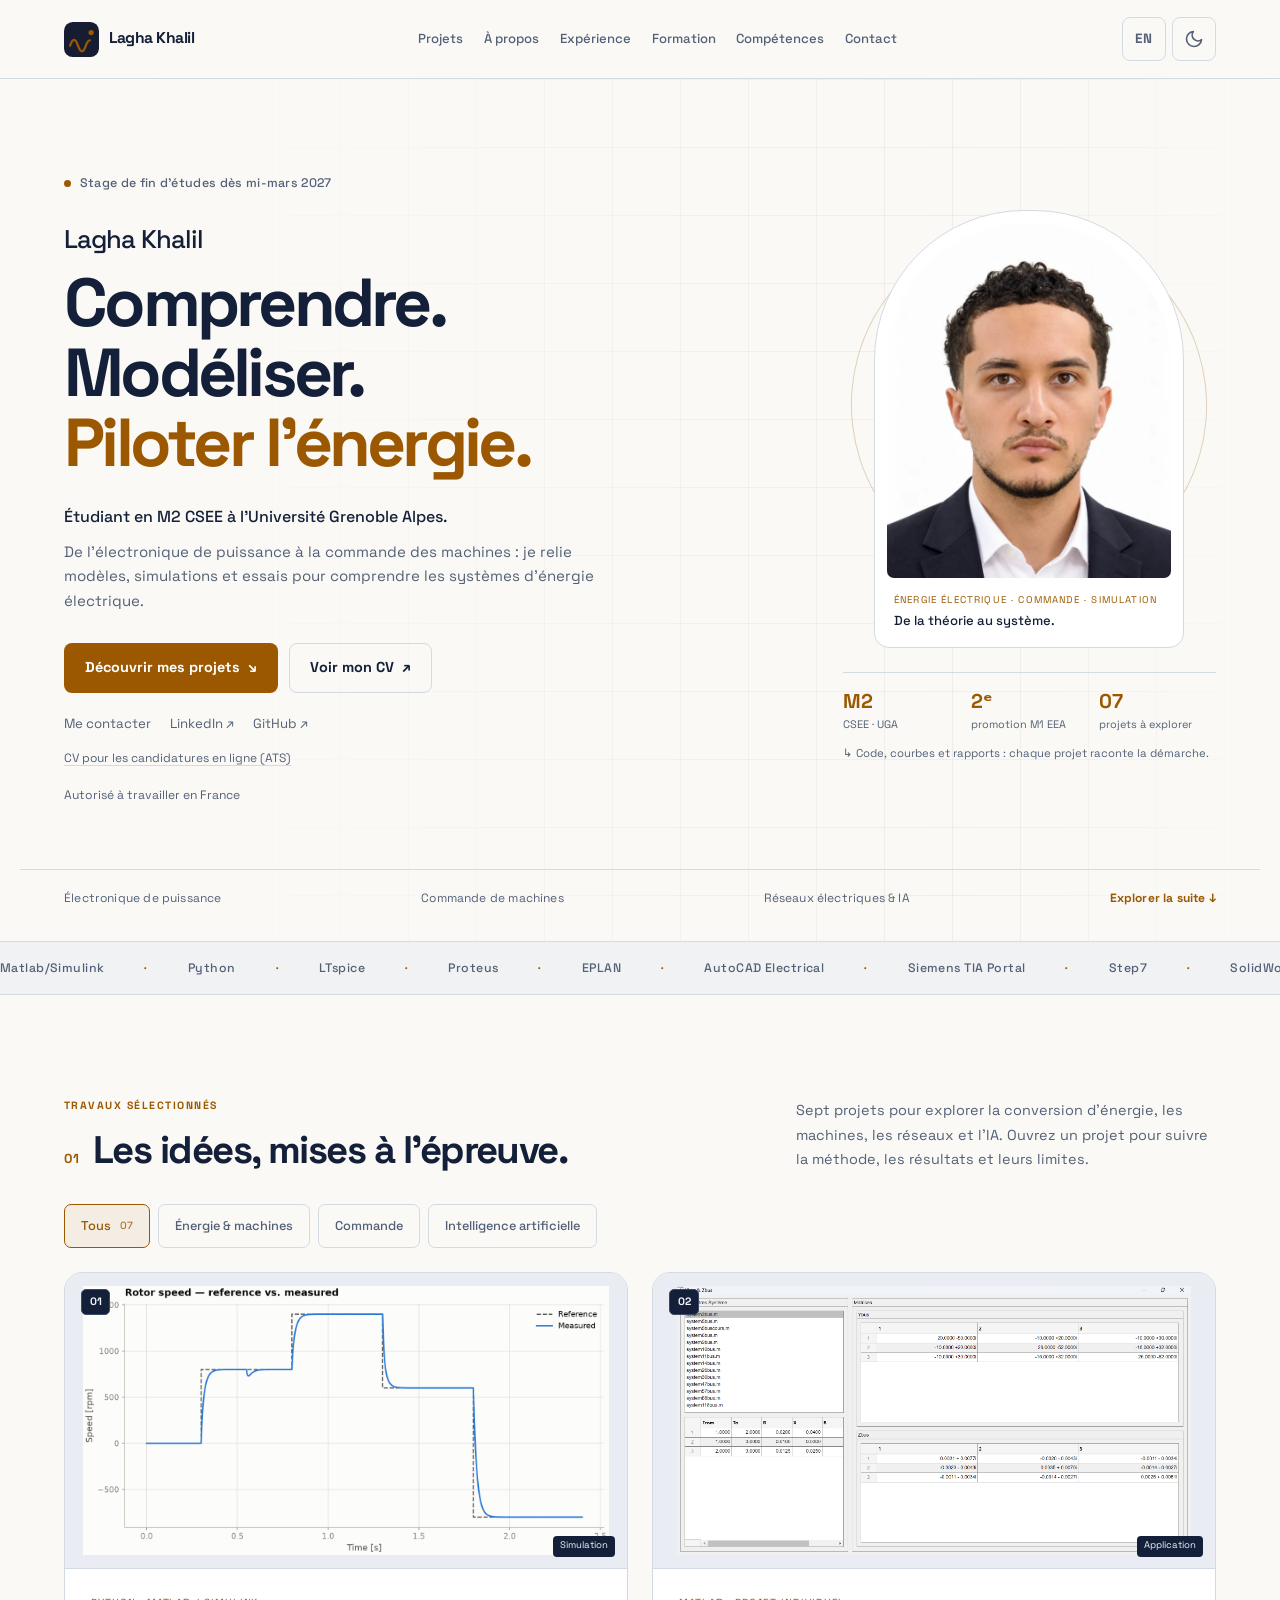
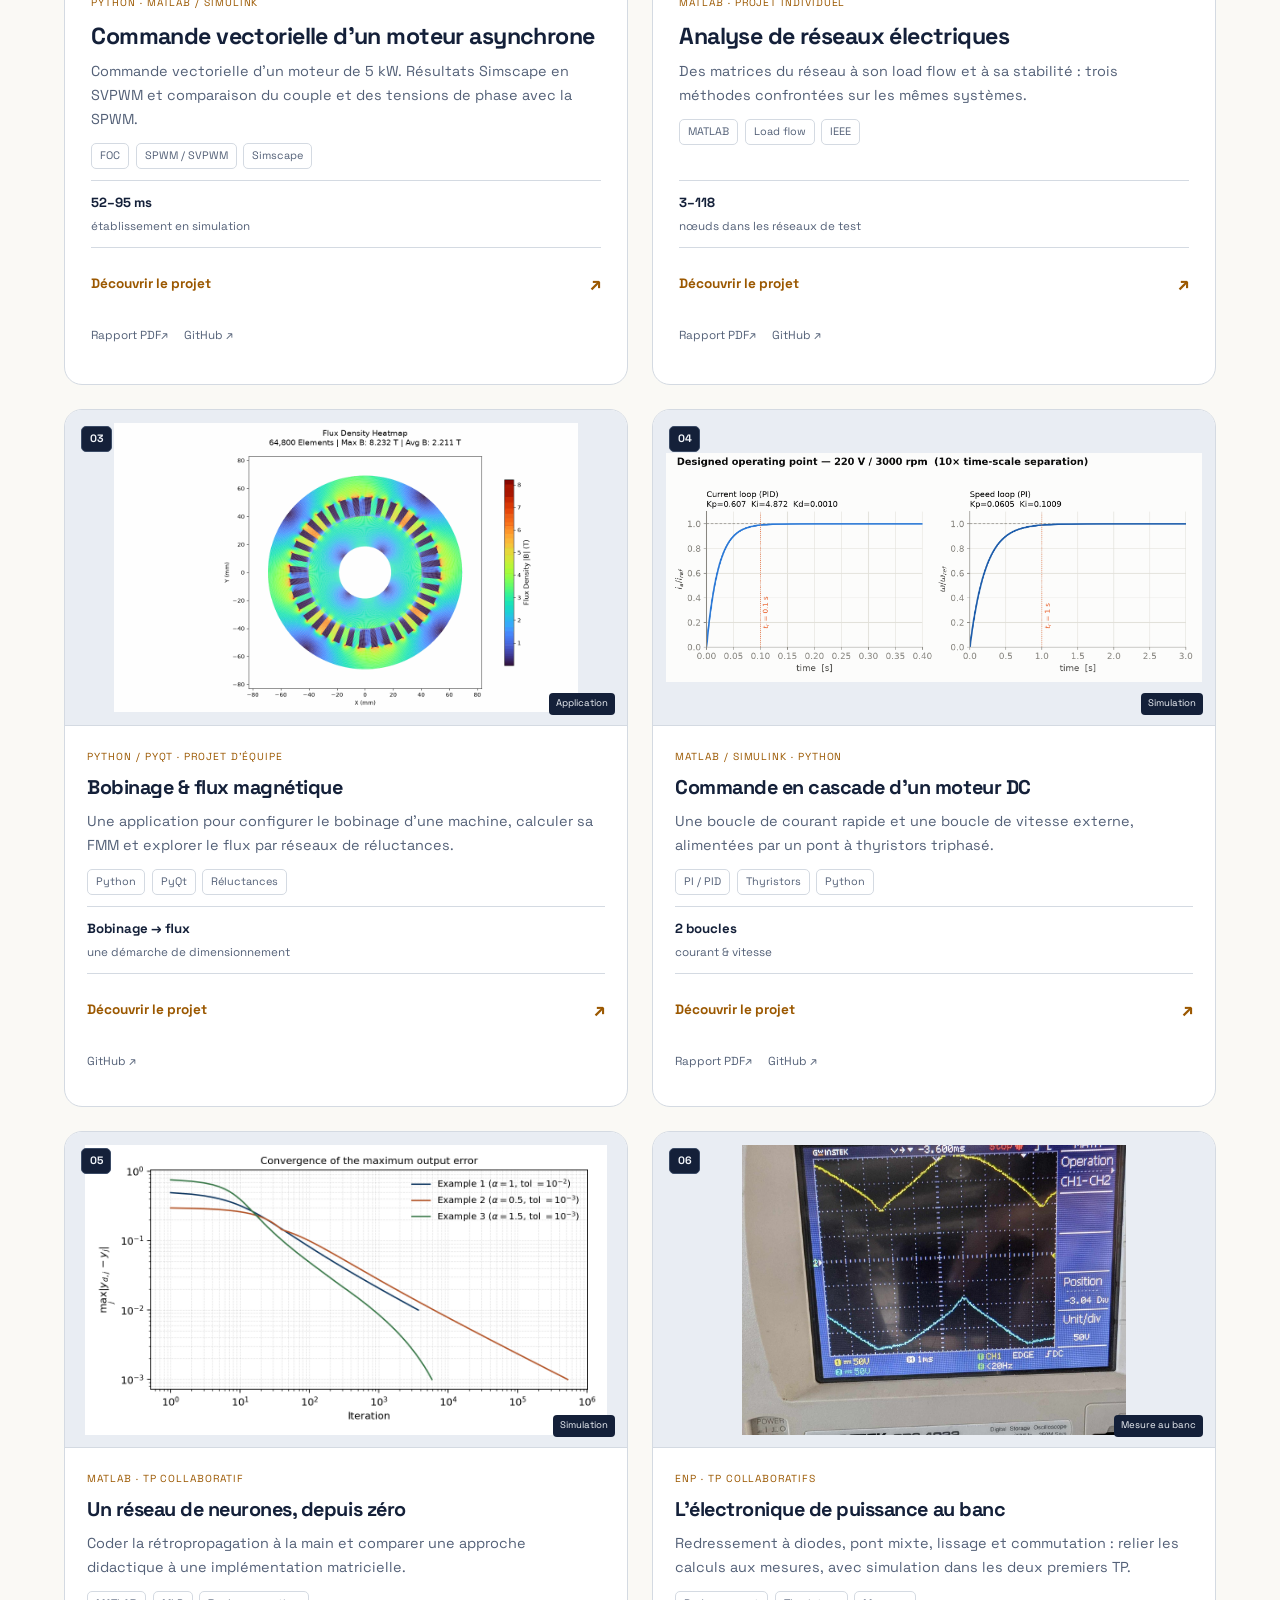
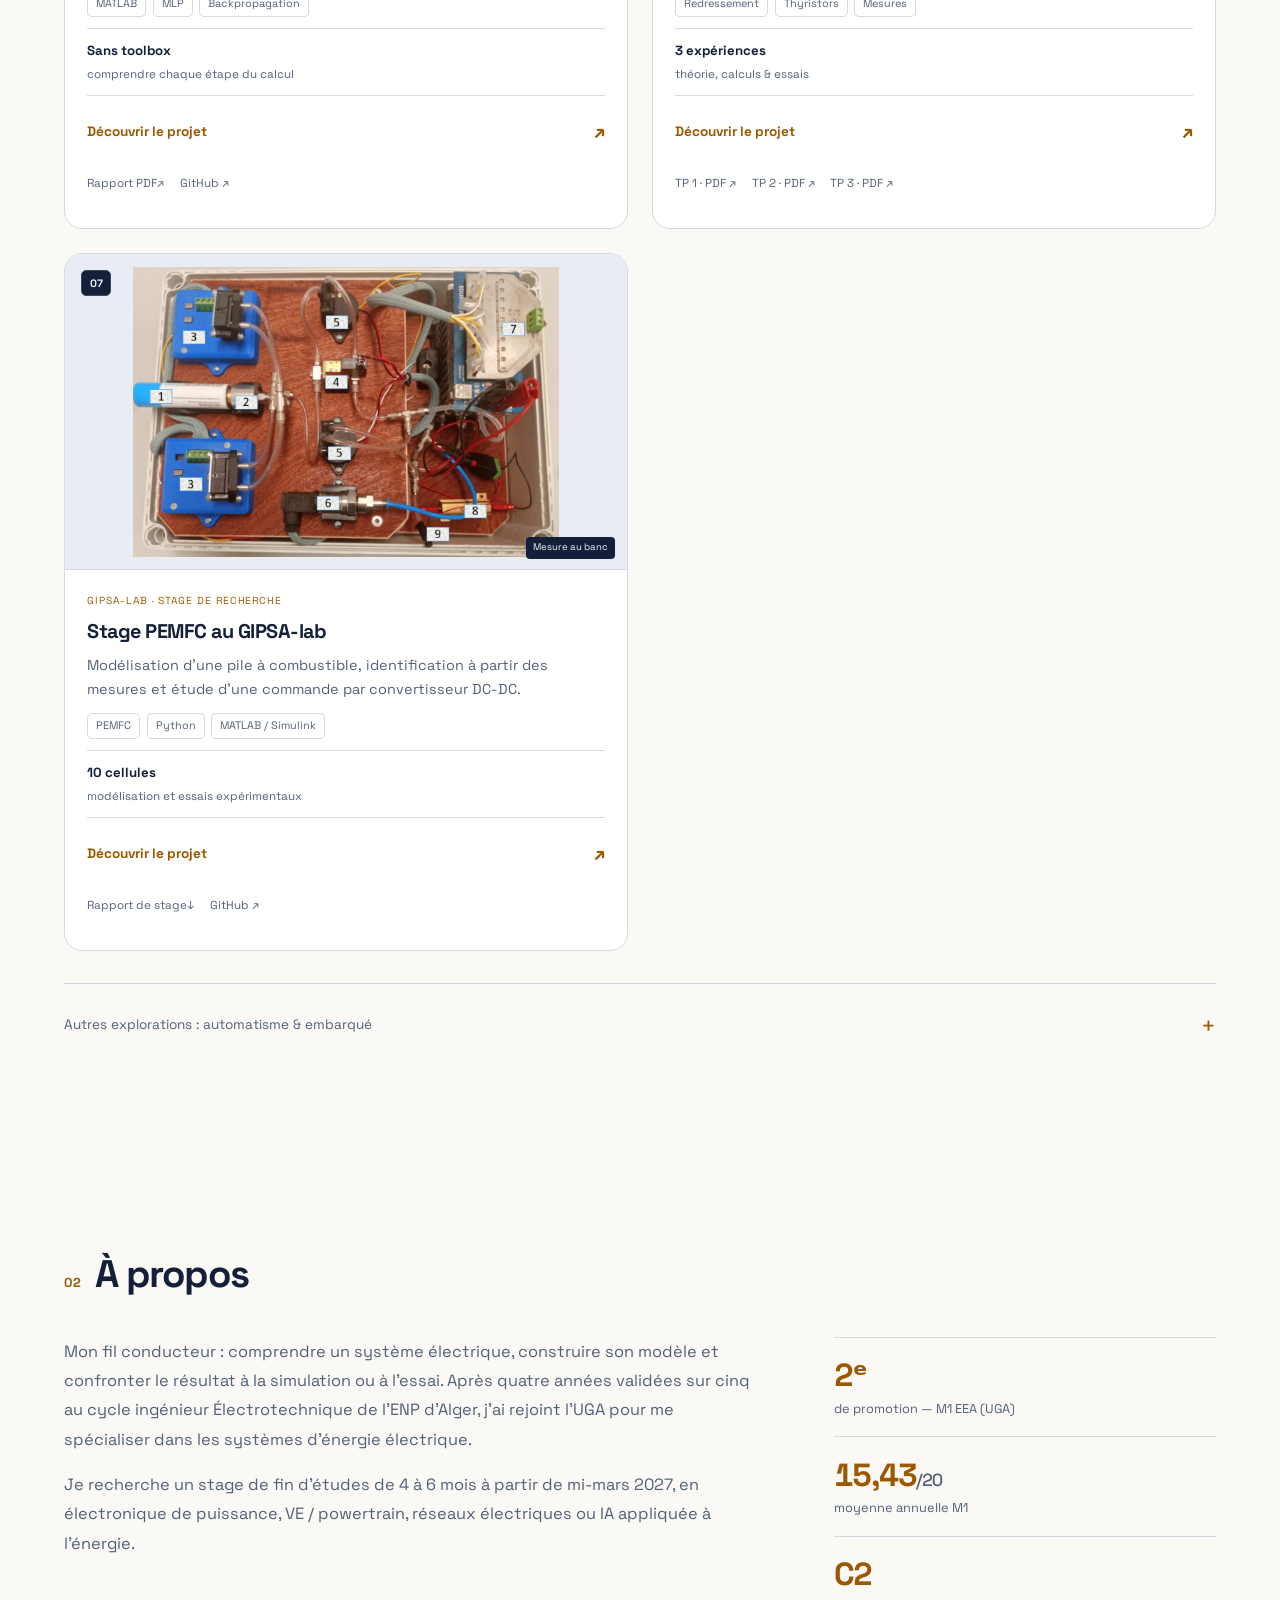
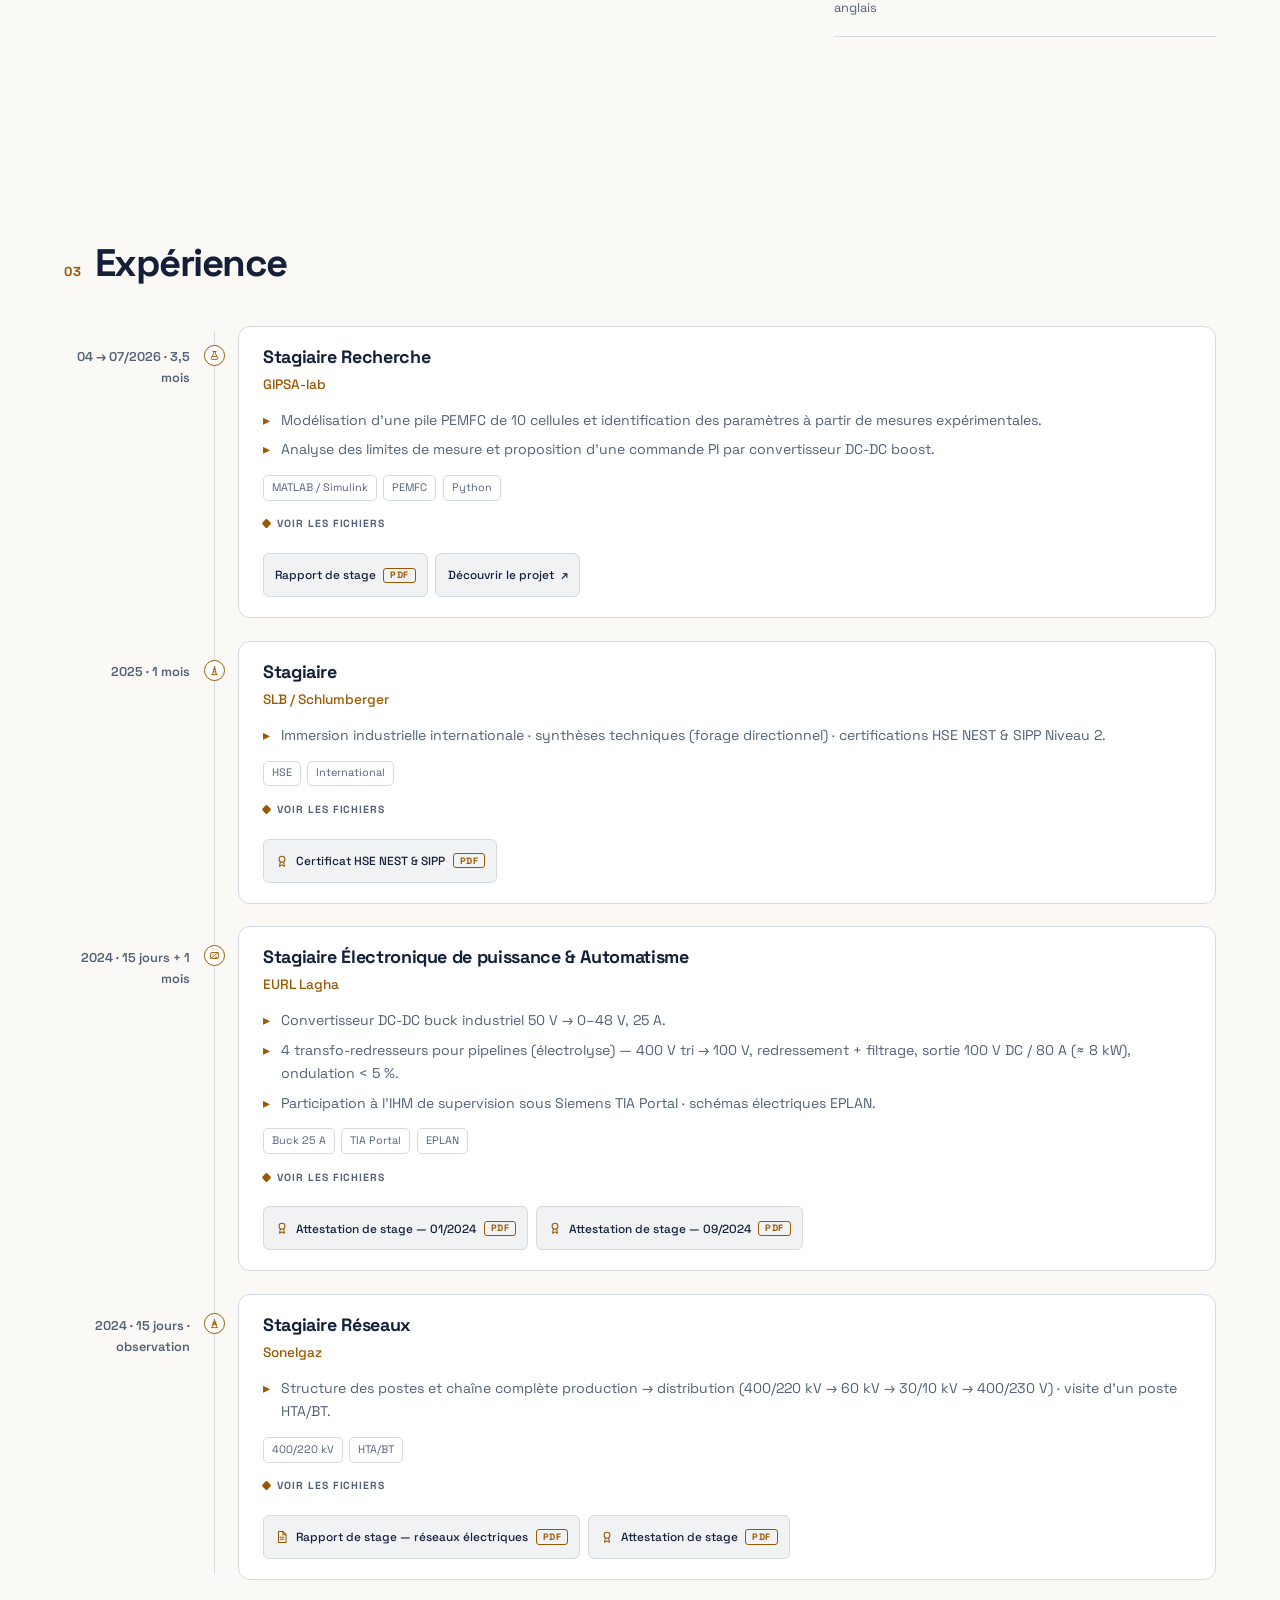
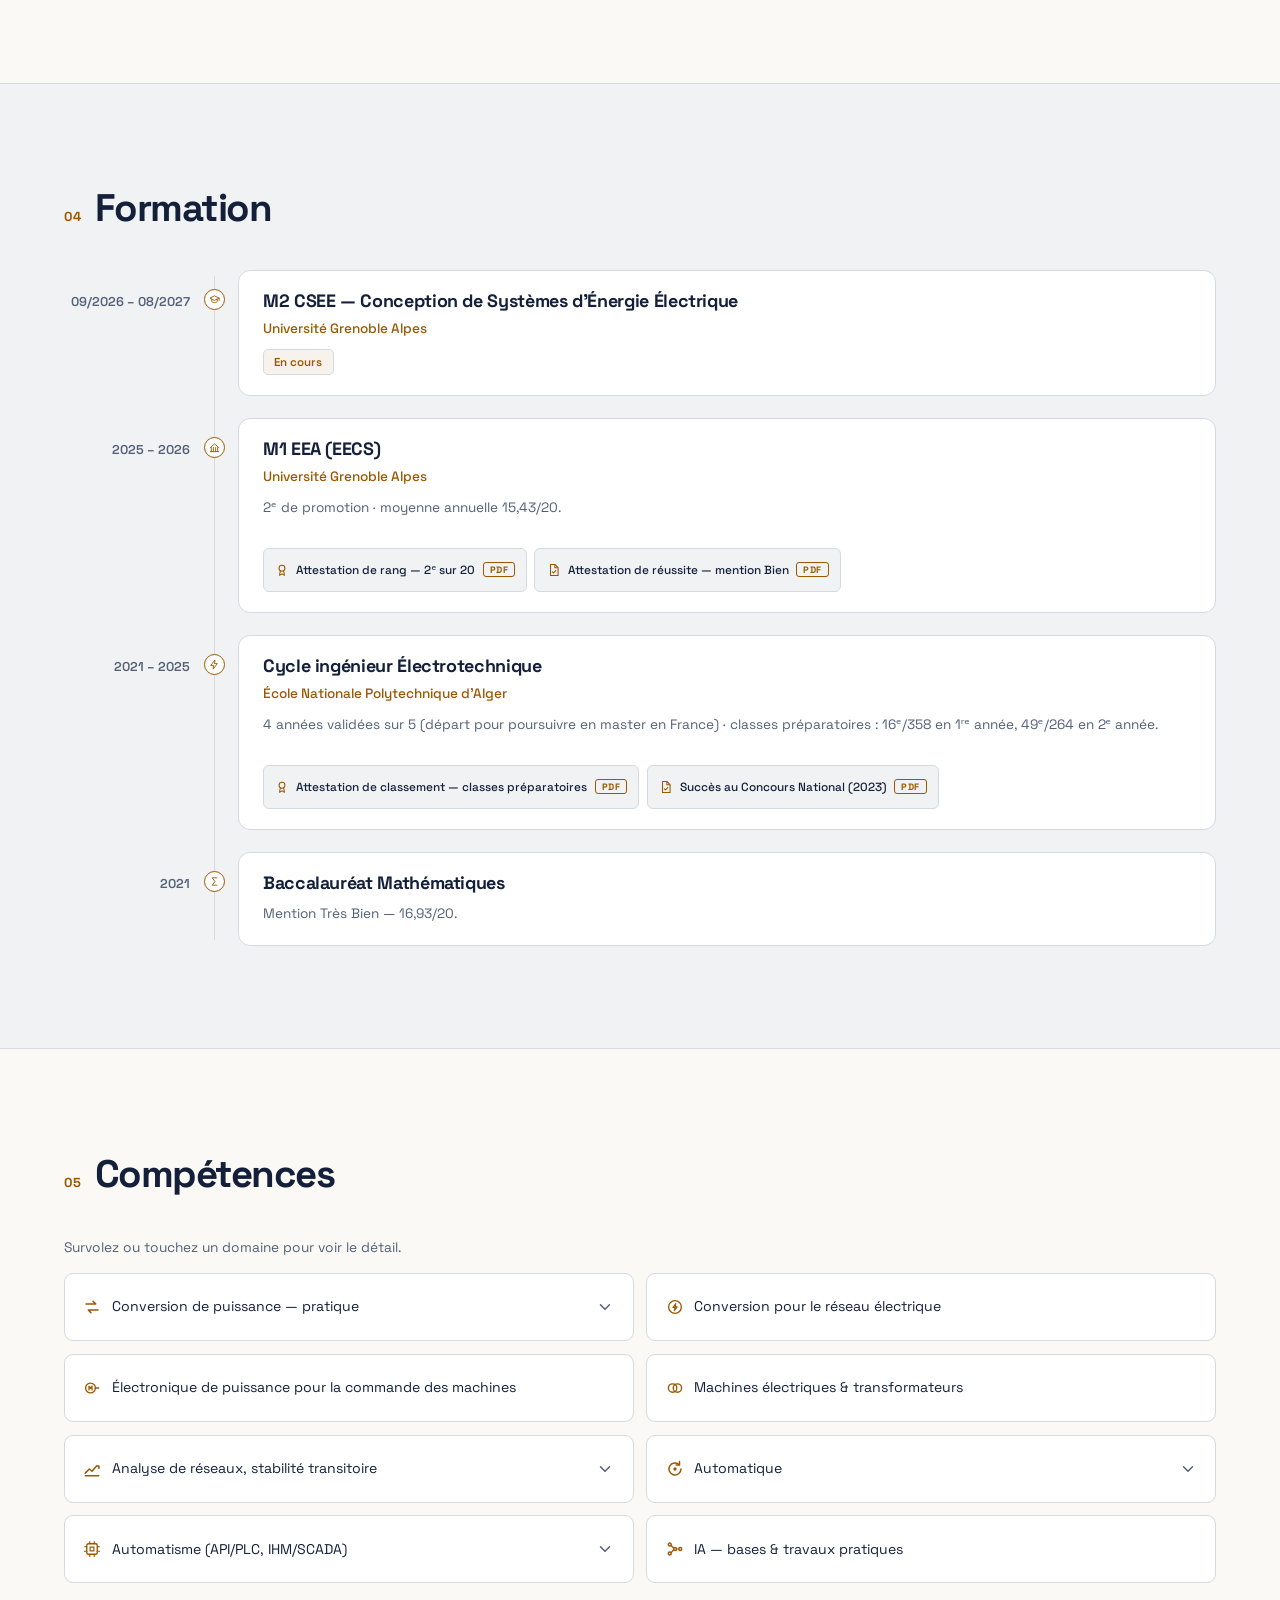
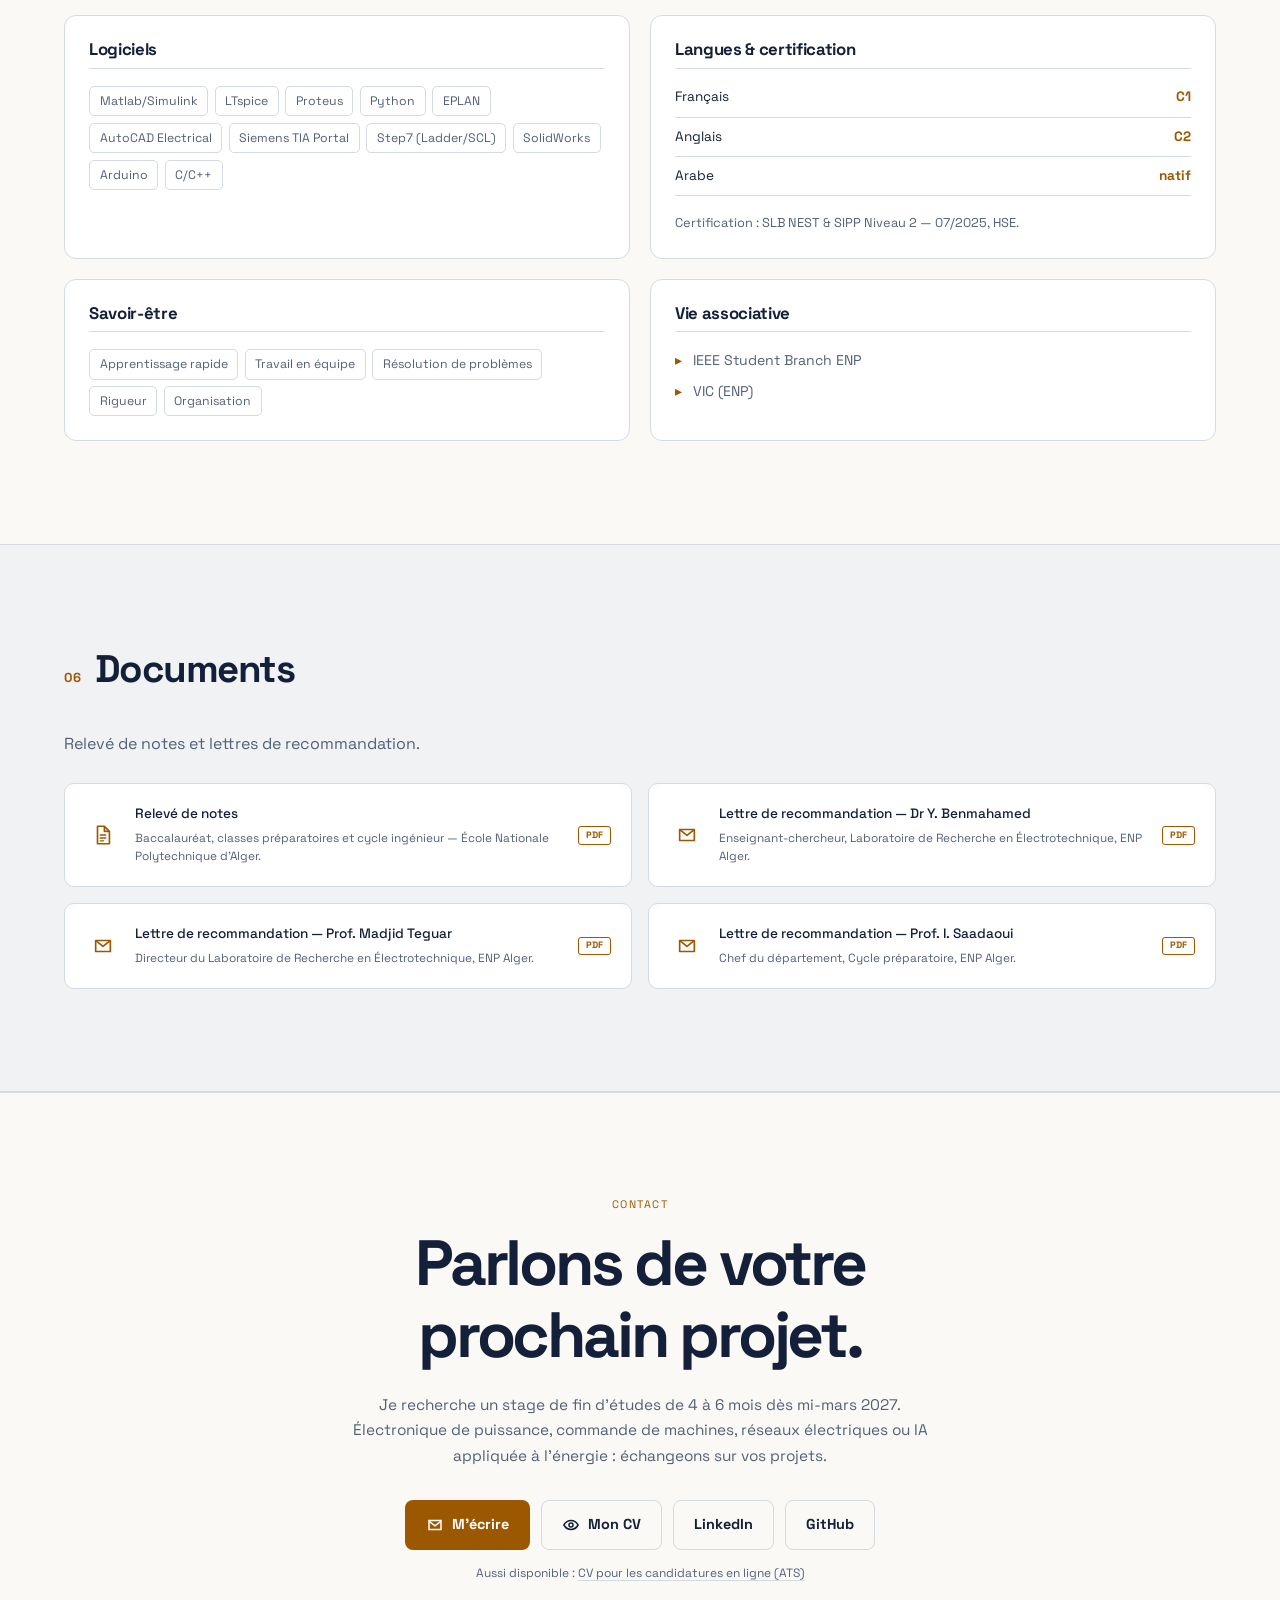
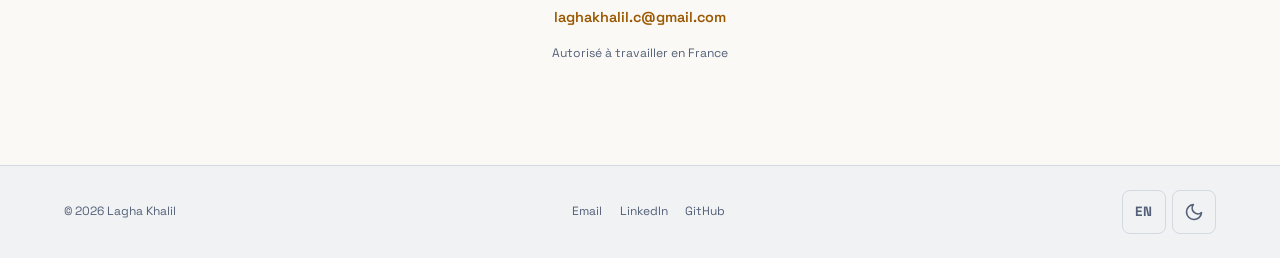
==== index.html @ 3e9a87a4 "Focus the Simscape comparison on torque and phase voltages" ====
<!DOCTYPE html>
<html lang="fr" data-theme="dark">
<head>
  <meta charset="utf-8">
  <meta name="viewport" content="width=device-width, initial-scale=1, viewport-fit=cover">
  <title>Lagha Khalil — Étudiant M2 CSEE | Électronique de puissance &amp; énergie</title>
  <meta name="description" content="Lagha Khalil, étudiant M2 CSEE (Conception de Systèmes d'Énergie Électrique) à l'Université Grenoble Alpes. Électronique de puissance, VE/powertrain, réseaux électriques, IA appliquée à l'énergie. Stage de fin d’études de 4 à 6 mois à partir de mi-mars 2027.">
  <link rel="canonical" href="https://khalilellahlagha.github.io/">
  <meta name="theme-color" content="#0b101c">
  <meta property="og:type" content="website">
  <meta property="og:url" content="https://khalilellahlagha.github.io/">
  <meta property="og:title" content="Lagha Khalil — Étudiant M2 CSEE | Électronique de puissance & énergie">
  <meta property="og:description" content="Électronique de puissance, VE/powertrain, réseaux électriques, IA appliquée à l'énergie. Stage de fin d’études dès mi-mars 2027.">
  <meta property="og:locale" content="fr_FR">
  <meta property="og:locale:alternate" content="en_US">
  <meta property="og:site_name" content="Lagha Khalil — Portfolio">
  <meta property="og:image" content="https://khalilellahlagha.github.io/assets/og.png">
  <meta property="og:image:width" content="1200">
  <meta property="og:image:height" content="630">
  <meta property="og:image:alt" content="Lagha Khalil — Étudiant M2 CSEE, électronique de puissance &amp; systèmes d'énergie">
  <meta name="twitter:card" content="summary_large_image">
  <meta name="twitter:image" content="https://khalilellahlagha.github.io/assets/og.png">
  <link rel="icon" type="image/svg+xml" href="data:image/svg+xml,%3Csvg xmlns='http://www.w3.org/2000/svg' viewBox='0 0 64 64'%3E%3Crect width='64' height='64' rx='14' fill='%230b1120'/%3E%3Cpath d='M10 44q7-20 14 0t14 0q3.5-10 7-10' stroke='%23fbbf24' stroke-width='4' fill='none' stroke-linecap='round'/%3E%3Ccircle cx='50' cy='20' r='5' fill='%23fbbf24'/%3E%3C/svg%3E">
  <link rel="preconnect" href="https://fonts.googleapis.com">
  <link rel="preconnect" href="https://fonts.gstatic.com" crossorigin>
  <link rel="stylesheet" href="https://fonts.googleapis.com/css2?family=Space+Grotesk:wght@400;500;700&amp;display=swap">
  <link rel="stylesheet" href="css/style.css?v=05fef05e9916">
  <script>
    (function () {
      try {
        var t = localStorage.getItem('kl-theme');
        if (!t) { t = (window.matchMedia && matchMedia('(prefers-color-scheme: light)').matches) ? 'light' : 'dark'; }
        document.documentElement.dataset.theme = t;
        document.documentElement.classList.add('js');
      } catch (e) { }
    })();
  </script>
  <script src="js/main.js?v=20d59ac13795" defer></script>
  <script type="application/ld+json">
  {
    "@context": "https://schema.org",
    "@type": "Person",
    "name": "Lagha Khalil",
    "givenName": "Khalil",
    "familyName": "Lagha",
    "email": "mailto:laghakhalil.c@gmail.com",
    "jobTitle": "Étudiant M2 CSEE — Conception de Systèmes d'Énergie Électrique",
    "alumniOf": [
      { "@type": "CollegeOrUniversity", "name": "Université Grenoble Alpes" },
      { "@type": "CollegeOrUniversity", "name": "École Nationale Polytechnique d'Alger" }
    ],
    "knowsLanguage": ["fr", "en", "ar"],
    "sameAs": [
      "https://www.linkedin.com/in/khalil-ellah-lagha",
      "https://github.com/KhalilEllahLAGHA"
    ],
    "url": "https://khalilellahlagha.github.io/"
  }
  </script>
</head>
<body class="portfolio-home">
  <div class="scroll-progress" aria-hidden="true"><span></span></div>
  <a class="skip-link" href="#accueil" data-i18n="skip">Aller au contenu</a>

  <header class="site-header">
    <div class="header-inner">
      <a class="brand" href="#accueil" aria-label="Lagha Khalil — accueil" data-i18n-aria="aria.brand">
        <svg class="brand-logo" viewBox="0 0 40 40" aria-hidden="true" focusable="false">
          <rect width="40" height="40" rx="10" fill="var(--logo-bg)"/>
          <path d="M7 27q4.5-13 9 0t9 0q2-6 4.5-6" stroke="var(--accent)" stroke-width="2.6" fill="none" stroke-linecap="round"/>
          <circle cx="31" cy="12" r="3" fill="var(--accent)"/>
        </svg>
        <span class="brand-name" data-i18n="person.name">Lagha Khalil</span>
      </a>

      <nav class="nav" id="site-nav" aria-label="Navigation principale" data-i18n-aria="aria.nav">
        <ul>
          <li><a href="#projets" data-i18n="nav.proj">Projets</a></li>
          <li><a href="#a-propos" data-i18n="nav.about">À propos</a></li>
          <li><a href="#experience" data-i18n="nav.exp">Expérience</a></li>
          <li><a href="#formation" data-i18n="nav.edu">Formation</a></li>
          <li><a href="#competences" data-i18n="nav.skills">Compétences</a></li>
          <li><a href="#contact" data-i18n="nav.contact">Contact</a></li>
        </ul>
      </nav>

      <div class="header-actions">
        <button type="button" class="ctrl lang-toggle" aria-label="Switch to English">EN</button>
        <button type="button" class="ctrl theme-toggle" aria-label="Basculer en thème clair" aria-pressed="true">
          <svg class="icon-moon" viewBox="0 0 24 24" aria-hidden="true" focusable="false"><path d="M21 12.8A9 9 0 1 1 11.2 3a7 7 0 0 0 9.8 9.8Z" fill="none" stroke="currentColor" stroke-width="2" stroke-linecap="round" stroke-linejoin="round"/></svg>
          <svg class="icon-sun" viewBox="0 0 24 24" aria-hidden="true" focusable="false"><circle cx="12" cy="12" r="4" fill="none" stroke="currentColor" stroke-width="2"/><path d="M12 2v2m0 16v2M2 12h2m16 0h2M4.9 4.9l1.4 1.4m11.4 11.4 1.4 1.4M19.1 4.9l-1.4 1.4M6.3 17.7l-1.4 1.4" stroke="currentColor" stroke-width="2" stroke-linecap="round"/></svg>
        </button>
        <button type="button" class="ctrl burger" aria-expanded="false" aria-controls="site-nav" aria-label="Menu" data-i18n-aria="aria.menu">
          <span class="burger-bar" aria-hidden="true"></span>
        </button>
      </div>
    </div>
  </header>

  <main id="main">
    <!-- ============ HERO ============ -->
    <section id="accueil" class="hero">
      <div class="hero-grid" aria-hidden="true"></div>
      <div class="container hero-inner">
        <div class="hero-copy">
          <p class="hero-kicker reveal"><span class="pulse-dot" aria-hidden="true"></span><span data-i18n="hero.kicker">Stage de fin d’études dès mi-mars 2027</span></p>
          <h1 class="reveal"><span data-i18n="person.name">Lagha Khalil</span></h1>
          <p class="hero-heading reveal"><span class="hero-line" data-i18n="hero.line1">Comprendre.</span><span class="hero-line" data-i18n="hero.line2">Modéliser.</span><span class="hero-line accent" data-i18n="hero.line3">Piloter l’énergie.</span></p>
          <p class="tagline reveal" data-i18n="hero.tagline">Étudiant en M2 CSEE à l’Université Grenoble Alpes.</p>
          <p class="subline reveal" data-i18n="hero.subline">De l’électronique de puissance à la commande des machines : je relie modèles, simulations et essais pour comprendre les systèmes d’énergie électrique.</p>
          <div class="cta-row reveal">
            <a class="btn btn-primary" href="#projets"><span data-i18n="cta.projects">Découvrir mes projets</span><span aria-hidden="true">↘</span></a>
            <a class="btn btn-ghost js-cv-design" href="cv/CV_Lagha_Khalil_CSEE_FR.pdf" target="_blank" rel="noopener"><span data-i18n="cta.cv">Voir mon CV</span><span aria-hidden="true">↗</span></a>
          </div>
          <div class="hero-links reveal">
            <a href="mailto:laghakhalil.c@gmail.com" data-i18n="cta.contact">Me contacter</a>
            <a href="https://www.linkedin.com/in/khalil-ellah-lagha" target="_blank" rel="noopener">LinkedIn ↗</a>
            <a href="https://github.com/KhalilEllahLAGHA" target="_blank" rel="noopener">GitHub ↗</a>
          </div>
          <p class="cv-alt reveal"><a class="js-cv-ats" href="cv/CV_Lagha_Khalil_CSEE_FR.pdf" download><span data-i18n="cta.cvats2">CV pour les candidatures en ligne (ATS)</span></a></p>
          <p class="hero-meta reveal"><span data-i18n="hero.work">Autorisé à travailler en France</span></p>
        </div>
        <aside class="hero-visual reveal" aria-label="Profil en bref" data-i18n-aria="aria.profile">
          <figure class="portrait-frame">
            <div class="portrait-orbit" aria-hidden="true"></div>
            <img class="hero-portrait" src="assets/portrait-2026-09-30.webp" width="640" height="800" fetchpriority="high" alt="Portrait de Lagha Khalil" data-fr-alt="Portrait de Lagha Khalil" data-en-alt="Portrait of Khalil Lagha">
            <figcaption class="portrait-caption"><small data-i18n="hero.portrait.label">Énergie électrique · Commande · Simulation</small><strong data-i18n="hero.portrait.title">De la théorie au système.</strong></figcaption>
          </figure>
          <div class="hero-proof">
            <div class="proof-item"><strong>M2</strong><span>CSEE · UGA</span></div>
            <div class="proof-item"><strong data-i18n="stat1v">2ᵉ</strong><span data-i18n="hero.proof.rank">promotion M1 EEA</span></div>
            <div class="proof-item"><strong>07</strong><span data-i18n="hero.proof.projects">projets à explorer</span></div>
          </div>
          <p class="hero-side-note"><span aria-hidden="true">↳</span> <span data-i18n="hero.side.note">Code, courbes et rapports : chaque projet raconte la démarche.</span></p>
        </aside>
      </div>
      <div class="container hero-footline"><span data-i18n="chip1">Électronique de puissance</span><span data-i18n="hero.focus2">Commande de machines</span><span data-i18n="hero.focus3">Réseaux électriques & IA</span><a href="#projets" data-i18n="hero.scroll">Explorer la suite ↓</a></div>
    </section>

    <!-- ============ OUTILS (marquee) ============ -->
    <div class="tools-strip" aria-hidden="true">
      <div class="tools-track">
        <span>Matlab/Simulink</span><span>Python</span><span>LTspice</span><span>Proteus</span><span>EPLAN</span><span>AutoCAD Electrical</span><span>Siemens TIA Portal</span><span>Step7</span><span>SolidWorks</span><span>Arduino</span><span>C/C++</span><span>Git</span>
        <span>Matlab/Simulink</span><span>Python</span><span>LTspice</span><span>Proteus</span><span>EPLAN</span><span>AutoCAD Electrical</span><span>Siemens TIA Portal</span><span>Step7</span><span>SolidWorks</span><span>Arduino</span><span>C/C++</span><span>Git</span>
      </div>
    </div>

    <section id="projets" class="section projects-section">
      <div class="container">
        <div class="section-heading reveal">
          <div><p class="section-overline" data-i18n="proj.overline">Travaux sélectionnés</p><h2 class="sec-title"><span class="sec-n" aria-hidden="true">01</span><span data-i18n="proj.title">Les idées, mises à l’épreuve.</span></h2></div>
          <p class="section-intro" data-i18n="proj.intro">Sept projets pour explorer la conversion d’énergie, les machines, les réseaux et l’IA. Ouvrez un projet pour suivre la méthode, les résultats et leurs limites.</p>
        </div>
        <div class="project-filters" role="group" aria-label="Filtrer les projets" data-i18n-aria="aria.filters" hidden>
          <button class="project-filter" type="button" data-filter="all" aria-pressed="true"><span data-i18n="filter.all">Tous</span><span class="filter-count">07</span></button>
          <button class="project-filter" type="button" data-filter="power" aria-pressed="false" data-i18n="filter.power">Énergie & machines</button>
          <button class="project-filter" type="button" data-filter="control" aria-pressed="false" data-i18n="filter.control">Commande</button>
          <button class="project-filter" type="button" data-filter="ai" aria-pressed="false" data-i18n="filter.ai">Intelligence artificielle</button>
        </div>
        <p class="sr-only project-filter-status" aria-live="polite" aria-atomic="true"></p>
        <div class="cards project-grid">
          <article class="card project-card featured reveal" data-category="power control">
            <a class="project-image-link" href="projects/foc-induction-motor.html" aria-label="Commande vectorielle d’un moteur asynchrone" data-fr-label="Commande vectorielle d’un moteur asynchrone" data-en-label="Field-oriented control of an induction motor">
              <img class="project-image" src="assets/projects/foc-speed-tracking.png" width="1350" height="690" loading="lazy" decoding="async" alt="Résultat de suivi de vitesse FOC" data-fr-alt="Résultat de suivi de vitesse FOC" data-en-alt="FOC speed-tracking simulation result">
              <span class="project-number" aria-hidden="true">01</span><span class="project-image-label" data-i18n="proj.kind.simulation">Simulation</span>
            </a>
            <div class="project-body">
              <span class="card-meta" data-i18n="p3.meta">Python · MATLAB / Simulink</span>
              <h3 data-i18n="p3.h">Commande vectorielle d’un moteur asynchrone</h3>
              <p data-i18n="p3.p">Commande vectorielle d’un moteur de 5 kW. Résultats Simscape en SVPWM et comparaison du couple et des tensions de phase avec la SPWM.</p>
              <ul class="tags"><li>FOC</li><li>SPWM / SVPWM</li><li>Simscape</li></ul>
              <div class="project-summary"><strong data-i18n="p3.metric">52–95 ms</strong><span data-i18n="p3.metric.label">établissement en simulation</span></div>
              <div class="project-links"><a class="project-explore" href="projects/foc-induction-motor.html"><span data-i18n="proj.explore">Découvrir le projet</span><span aria-hidden="true">↗</span></a><a class="project-source js-doc" href="reports/foc-induction-motor-report.pdf" data-fr="reports/foc-induction-motor-report.pdf" data-en="reports/foc-induction-motor-report-en.pdf" target="_blank" rel="noopener"><span data-i18n="proj.report">Rapport PDF</span> ↗</a><a class="project-source" href="https://github.com/KhalilEllahLAGHA/foc-induction-motor" target="_blank" rel="noopener">GitHub ↗</a></div>
            </div>
          </article>
          <article class="card project-card featured reveal" data-category="power">
            <a class="project-image-link" href="projects/power-grid-analysis.html" aria-label="Analyse de réseaux électriques" data-fr-label="Analyse de réseaux électriques" data-en-label="Power grid analysis">
              <img class="project-image" src="assets/projects/grid-interface.png" width="1915" height="1003" loading="lazy" decoding="async" alt="Interface MATLAB d’analyse de réseaux" data-fr-alt="Interface MATLAB d’analyse de réseaux" data-en-alt="MATLAB power-grid analysis interface">
              <span class="project-number" aria-hidden="true">02</span><span class="project-image-label" data-i18n="proj.kind.application">Application</span>
            </a>
            <div class="project-body">
              <span class="card-meta" data-i18n="p1.meta">MATLAB · Projet individuel</span>
              <h3 data-i18n="p1.h">Analyse de réseaux électriques</h3>
              <p data-i18n="p1.p">Des matrices du réseau à son load flow et à sa stabilité : trois méthodes confrontées sur les mêmes systèmes.</p>
              <ul class="tags"><li>MATLAB</li><li>Load flow</li><li>IEEE</li></ul>
              <div class="project-summary"><strong data-i18n="p1.metric">3–118</strong><span data-i18n="p1.metric.label">nœuds dans les réseaux de test</span></div>
              <div class="project-links"><a class="project-explore" href="projects/power-grid-analysis.html"><span data-i18n="proj.explore">Découvrir le projet</span><span aria-hidden="true">↗</span></a><a class="project-source js-doc" href="reports/power-grid-analysis-report.pdf" data-fr="reports/power-grid-analysis-report.pdf" data-en="reports/power-grid-analysis-report-en.pdf" target="_blank" rel="noopener"><span data-i18n="proj.report">Rapport PDF</span> ↗</a><a class="project-source" href="https://github.com/KhalilEllahLAGHA/Power-grid-analysis-MATLAB" target="_blank" rel="noopener">GitHub ↗</a></div>
            </div>
          </article>
          <article class="card project-card reveal" data-category="power">
            <a class="project-image-link" href="projects/winding-flux-analysis.html" aria-label="Bobinage &amp; flux magnétique" data-fr-label="Bobinage &amp; flux magnétique" data-en-label="Winding &amp; magnetic flux">
              <img class="project-image" src="assets/projects/winding-flux-heatmap.png" width="1152" height="720" loading="lazy" decoding="async" alt="Carte de densité de flux magnétique" data-fr-alt="Carte de densité de flux magnétique" data-en-alt="Magnetic flux-density map">
              <span class="project-number" aria-hidden="true">03</span><span class="project-image-label" data-i18n="proj.kind.application">Application</span>
            </a>
            <div class="project-body">
              <span class="card-meta" data-i18n="p2.meta">Python / PyQt · Projet d’équipe</span>
              <h3 data-i18n="p2.h">Bobinage &amp; flux magnétique</h3>
              <p data-i18n="p2.p">Une application pour configurer le bobinage d’une machine, calculer sa FMM et explorer le flux par réseaux de réluctances.</p>
              <ul class="tags"><li>Python</li><li>PyQt</li><li data-i18n="p2.t2">Réluctances</li></ul>
              <div class="project-summary"><strong data-i18n="p2.metric">Bobinage → flux</strong><span data-i18n="p2.metric.label">une démarche de dimensionnement</span></div>
              <div class="project-links"><a class="project-explore" href="projects/winding-flux-analysis.html"><span data-i18n="proj.explore">Découvrir le projet</span><span aria-hidden="true">↗</span></a><a class="project-source" href="https://github.com/KhalilEllahLAGHA/Winding-and-flux-analysis-program" target="_blank" rel="noopener">GitHub ↗</a></div>
            </div>
          </article>
          <article class="card project-card reveal" data-category="control power">
            <a class="project-image-link" href="projects/dc-motor-cascade-control.html" aria-label="Commande en cascade d’un moteur DC" data-fr-label="Commande en cascade d’un moteur DC" data-en-label="Cascade control of a DC motor">
              <img class="project-image" src="assets/projects/dc-motor-response.png" width="1920" height="819" loading="lazy" decoding="async" alt="Réponse simulée de la commande du moteur DC" data-fr-alt="Réponse simulée de la commande du moteur DC" data-en-alt="Simulated DC-motor control response">
              <span class="project-number" aria-hidden="true">04</span><span class="project-image-label" data-i18n="proj.kind.simulation">Simulation</span>
            </a>
            <div class="project-body">
              <span class="card-meta" data-i18n="p6.meta">MATLAB / Simulink · Python</span>
              <h3 data-i18n="p6.h">Commande en cascade d’un moteur DC</h3>
              <p data-i18n="p6.p">Une boucle de courant rapide et une boucle de vitesse externe, alimentées par un pont à thyristors triphasé.</p>
              <ul class="tags"><li>PI / PID</li><li>Thyristors</li><li>Python</li></ul>
              <div class="project-summary"><strong data-i18n="p6.metric">2 boucles</strong><span data-i18n="p6.metric.label">courant &amp; vitesse</span></div>
              <div class="project-links"><a class="project-explore" href="projects/dc-motor-cascade-control.html"><span data-i18n="proj.explore">Découvrir le projet</span><span aria-hidden="true">↗</span></a><a class="project-source js-doc" href="reports/dc-motor-cascade-control-report.pdf" data-fr="reports/dc-motor-cascade-control-report.pdf" data-en="reports/dc-motor-cascade-control-report-en.pdf" target="_blank" rel="noopener"><span data-i18n="proj.report">Rapport PDF</span> ↗</a><a class="project-source" href="https://github.com/KhalilEllahLAGHA/DC-motor-cascade-control" target="_blank" rel="noopener">GitHub ↗</a></div>
            </div>
          </article>
          <article class="card project-card reveal" data-category="ai">
            <a class="project-image-link" href="projects/mlp-backpropagation.html" aria-label="Un réseau de neurones, depuis zéro" data-fr-label="Un réseau de neurones, depuis zéro" data-en-label="A neural network, from scratch">
              <img class="project-image" src="assets/projects/mlp-convergence.png" width="1152" height="640" loading="lazy" decoding="async" alt="Convergence de l’apprentissage du réseau de neurones" data-fr-alt="Convergence de l’apprentissage du réseau de neurones" data-en-alt="Neural-network learning convergence">
              <span class="project-number" aria-hidden="true">05</span><span class="project-image-label" data-i18n="proj.kind.simulation">Simulation</span>
            </a>
            <div class="project-body">
              <span class="card-meta" data-i18n="p8.meta">MATLAB · TP collaboratif</span>
              <h3 data-i18n="p8.h">Un réseau de neurones, depuis zéro</h3>
              <p data-i18n="p8.p">Coder la rétropropagation à la main et comparer une approche didactique à une implémentation matricielle.</p>
              <ul class="tags"><li>MATLAB</li><li>MLP</li><li>Backpropagation</li></ul>
              <div class="project-summary"><strong data-i18n="p8.metric">Sans toolbox</strong><span data-i18n="p8.metric.label">comprendre chaque étape du calcul</span></div>
              <div class="project-links"><a class="project-explore" href="projects/mlp-backpropagation.html"><span data-i18n="proj.explore">Découvrir le projet</span><span aria-hidden="true">↗</span></a><a class="project-source js-doc" href="reports/mlp-backpropagation-report.pdf" data-fr="reports/mlp-backpropagation-report.pdf" data-en="reports/mlp-backpropagation-report-en.pdf" target="_blank" rel="noopener"><span data-i18n="proj.report">Rapport PDF</span> ↗</a><a class="project-source" href="https://github.com/KhalilEllahLAGHA/mlp-backpropagation-matlab" target="_blank" rel="noopener">GitHub ↗</a></div>
            </div>
          </article>
          <article class="card project-card reveal" data-category="power">
            <a class="project-image-link" href="projects/power-electronics-labs.html" aria-label="L’électronique de puissance au banc" data-fr-label="L’électronique de puissance au banc" data-en-label="Power electronics at the bench">
              <img class="project-image" src="assets/projects/power-electronics-commutation.jpg" width="1200" height="904" loading="lazy" decoding="async" alt="Mesure à l’oscilloscope des tensions du demi-pont" data-fr-alt="Mesure à l’oscilloscope des tensions du demi-pont" data-en-alt="Oscilloscope measurement of half-bridge voltages">
              <span class="project-number" aria-hidden="true">06</span><span class="project-image-label" data-i18n="proj.kind.bench">Mesure au banc</span>
            </a>
            <div class="project-body">
              <span class="card-meta" data-i18n="p7.meta">ENP · TP collaboratifs</span>
              <h3 data-i18n="p7.h">L’électronique de puissance au banc</h3>
              <p data-i18n="p7.p">Redressement à diodes, pont mixte, lissage et commutation : relier les calculs aux mesures, avec simulation dans les deux premiers TP.</p>
              <ul class="tags"><li data-i18n="p7.t1">Redressement</li><li>Thyristors</li><li data-i18n="proj.measurements">Mesures</li></ul>
              <div class="project-summary"><strong data-i18n="p7.metric">3 expériences</strong><span data-i18n="p7.metric.label">théorie, calculs &amp; essais</span></div>
              <div class="project-links"><a class="project-explore" href="projects/power-electronics-labs.html"><span data-i18n="proj.explore">Découvrir le projet</span><span aria-hidden="true">↗</span></a><a class="project-source" href="reports/tp-redressement-triphase-diodes.pdf" target="_blank" rel="noopener">TP 1 · PDF ↗</a><a class="project-source" href="reports/tp-pont-mixte-monophase.pdf" target="_blank" rel="noopener">TP 2 · PDF ↗</a><a class="project-source" href="reports/tp-redressement-lissage-commutation.pdf" target="_blank" rel="noopener">TP 3 · PDF ↗</a></div>
            </div>
          </article>
          <article class="card project-card reveal" data-category="power control">
            <a class="project-image-link" href="projects/pemfc-internship.html" aria-label="Stage PEMFC au GIPSA-lab" data-fr-label="Stage PEMFC au GIPSA-lab" data-en-label="PEMFC internship at GIPSA-lab">
              <img class="project-image" src="assets/projects/pemfc-bench.png" width="1219" height="829" loading="lazy" decoding="async" alt="Banc expérimental de la pile PEMFC" data-fr-alt="Banc expérimental de la pile PEMFC" data-en-alt="PEMFC experimental bench">
              <span class="project-number" aria-hidden="true">07</span><span class="project-image-label" data-i18n="proj.kind.bench">Mesure au banc</span>
            </a>
            <div class="project-body">
              <span class="card-meta" data-i18n="pemfc.meta">GIPSA-lab · Stage de recherche</span>
              <h3 data-i18n="pemfc.h">Stage PEMFC au GIPSA-lab</h3>
              <p data-i18n="pemfc.p">Modélisation d’une pile à combustible, identification à partir des mesures et étude d’une commande par convertisseur DC-DC.</p>
              <ul class="tags"><li>PEMFC</li><li>Python</li><li>MATLAB / Simulink</li></ul>
              <div class="project-summary"><strong data-i18n="pemfc.metric">10 cellules</strong><span data-i18n="pemfc.metric.label">modélisation et essais expérimentaux</span></div>
              <div class="project-links"><a class="project-explore" href="projects/pemfc-internship.html"><span data-i18n="proj.explore">Découvrir le projet</span><span aria-hidden="true">↗</span></a><a class="project-source" href="reports/Khalil_Lagha_PEMFC_Internship_Report.pdf" download="Khalil_Lagha_PEMFC_Internship_Report.pdf"><span data-i18n="pemfc.report">Rapport de stage</span> ↓</a><a class="project-source" href="https://github.com/KhalilEllahLAGHA/PEMFC_Internship_codes" target="_blank" rel="noopener">GitHub ↗</a></div>
            </div>
          </article>
        </div>
        <details class="additional-work">
          <summary><span data-i18n="proj.additional">Autres explorations : automatisme & embarqué</span><span aria-hidden="true">+</span></summary>
          <div class="additional-grid">
            <article class="card"><span class="card-meta">Siemens Step7 · Ladder</span><h3 data-i18n="p4.h">Automatisme Siemens Step7</h3><p data-i18n="p4.p">IHM et programme Ladder d’un cycle démarrage/arrêt de machine, en simulation.</p></article>
            <article class="card"><span class="card-meta">Arduino · C/C++</span><h3 data-i18n="p5.h">Robot suiveur de ligne</h3><p data-i18n="p5.p">Conception et programmation d’un robot suiveur de ligne, complétées par des travaux pratiques Arduino.</p><a class="project-source" href="reports/certificat-line-follower.pdf" target="_blank" rel="noopener"><span data-i18n="p5.cert">Certificat de participation</span> ↗</a></article>
          </div>
        </details>
      </div>
    </section>

    <section id="a-propos" class="section">
      <div class="container">
        <h2 class="sec-title reveal"><span class="sec-n" aria-hidden="true">02</span><span data-i18n="about.title">À propos</span></h2>
        <div class="about-grid">
          <div class="about-text reveal">
            <p data-i18n="about.p1">Mon fil conducteur : comprendre un système électrique, construire son modèle et confronter le résultat à la simulation ou à l’essai. Après quatre années validées sur cinq au cycle ingénieur Électrotechnique de l’ENP d’Alger, j’ai rejoint l’UGA pour me spécialiser dans les systèmes d’énergie électrique.</p>
            <p data-i18n="about.p2">Je recherche un stage de fin d’études de 4 à 6 mois à partir de mi-mars 2027, en électronique de puissance, VE / powertrain, réseaux électriques ou IA appliquée à l’énergie.</p>
          </div>
          <div class="stat-cards">
            <div class="stat reveal"><strong data-i18n="stat1v">2ᵉ</strong><span data-i18n="stat1l">de promotion — M1 EEA (UGA)</span></div>
            <div class="stat reveal"><strong data-count="15.43" data-decimals="2">15,43<small>/20</small></strong><span data-i18n="stat2l">moyenne annuelle M1</span></div>
            <div class="stat reveal"><strong>C2</strong><span data-i18n="stat3l">anglais</span></div>
          </div>
        </div>
      </div>
    </section>

    <section id="experience" class="section">
      <div class="container">
        <h2 class="sec-title reveal"><span class="sec-n" aria-hidden="true">03</span><span data-i18n="exp.title">Expérience</span></h2>
        <ol class="timeline experience-timeline">
          <li class="tl-item reveal">
            <span class="tl-date" data-i18n="x1.date">04 → 07/2026 · 3,5 mois</span>
            <span class="tl-ico" aria-hidden="true"><svg viewBox="0 0 24 24" focusable="false"><path d="M10 3v5.2L4.8 17.5A2 2 0 0 0 6.6 20.5h10.8a2 2 0 0 0 1.8-3L14 8.2V3M8.5 3h7M7.5 14h9" fill="none" stroke="currentColor" stroke-width="2" stroke-linecap="round" stroke-linejoin="round"/></svg></span>
            <div class="tl-card">
              <h3 data-i18n="x1.role">Stagiaire Recherche</h3>
              <p class="tl-org">GIPSA-lab</p>
              <ul class="tl-list">
                <li data-i18n="x1.p1">Modélisation d’une pile PEMFC de 10 cellules et identification des paramètres à partir de mesures expérimentales.</li>
                <li data-i18n="x1.p2">Analyse des limites de mesure et proposition d’une commande PI par convertisseur DC-DC boost.</li>
              </ul>
              <ul class="tags"><li>MATLAB / Simulink</li><li>PEMFC</li><li>Python</li></ul>
              <div class="card-files">
                <span class="files-label" data-i18n="files.label">Voir les fichiers</span>
                <a class="file-btn" href="reports/Khalil_Lagha_PEMFC_Internship_Report.pdf" download="Khalil_Lagha_PEMFC_Internship_Report.pdf"><span data-i18n="pemfc.report">Rapport de stage</span><span class="file-ext">PDF</span></a>
                <a class="file-btn" href="projects/pemfc-internship.html"><span data-i18n="proj.explore">Découvrir le projet</span> ↗</a>
              </div>
            </div>
          </li>
          <li class="tl-item reveal">
            <span class="tl-date" data-i18n="x2.date">2025 · 1 mois</span>
            <span class="tl-ico" aria-hidden="true"><svg viewBox="0 0 24 24" focusable="false"><path d="M8 21 12 3l4 18M9.3 15h5.4M10.4 9.5h3.2M6 21h12" fill="none" stroke="currentColor" stroke-width="2" stroke-linecap="round" stroke-linejoin="round"/></svg></span>
            <div class="tl-card">
              <h3 data-i18n="x2.role">Stagiaire</h3>
              <p class="tl-org">SLB / Schlumberger</p>
              <ul class="tl-list">
                <li data-i18n="x2.p1">Immersion industrielle internationale · synthèses techniques (forage directionnel) · certifications HSE NEST &amp; SIPP Niveau 2.</li>
              </ul>
              <ul class="tags"><li>HSE</li><li data-i18n="x2.t2">International</li></ul>
              <div class="card-files">
                <span class="files-label" data-i18n="files.label">Voir les fichiers</span>
                <a class="file-btn" href="reports/slb-hse-certificate.pdf" target="_blank" rel="noopener"><svg viewBox="0 0 24 24" aria-hidden="true" focusable="false"><circle cx="12" cy="9" r="5" fill="none" stroke="currentColor" stroke-width="1.8"/><path d="m9.2 13-1.4 8 4.2-2.4 4.2 2.4-1.4-8" fill="none" stroke="currentColor" stroke-width="1.8" stroke-linejoin="round"/></svg><span data-i18n="x2.cert">Certificat HSE NEST &amp; SIPP</span><span class="file-ext">PDF</span></a>
              </div>
            </div>
          </li>
          <li class="tl-item reveal">
            <span class="tl-date" data-i18n="x3.date">2024 · 15 jours + 1 mois</span>
            <span class="tl-ico" aria-hidden="true"><svg viewBox="0 0 24 24" focusable="false"><rect x="3.5" y="5.5" width="17" height="13" rx="2" fill="none" stroke="currentColor" stroke-width="2"/><path d="M3.5 18.5 20.5 5.5M6.5 9.5q1.5-2.2 3 0M14 15.5h3.5M14 17.5h3.5" fill="none" stroke="currentColor" stroke-width="1.7" stroke-linecap="round"/></svg></span>
            <div class="tl-card">
              <h3 data-i18n="x3.role">Stagiaire Électronique de puissance &amp; Automatisme</h3>
              <p class="tl-org">EURL Lagha</p>
              <ul class="tl-list">
                <li data-i18n="x3.p1">Convertisseur DC-DC buck industriel 50 V → 0–48 V, 25 A.</li>
                <li data-i18n="x3.p2">4 transfo-redresseurs pour pipelines (électrolyse) — 400 V tri → 100 V, redressement + filtrage, sortie 100 V DC / 80 A (≈ 8 kW), ondulation &lt; 5 %.</li>
                <li data-i18n="x3.p3">Participation à l’IHM de supervision sous Siemens TIA Portal · schémas électriques EPLAN.</li>
              </ul>
              <ul class="tags"><li>Buck 25 A</li><li>TIA Portal</li><li>EPLAN</li></ul>
              <div class="card-files">
                <span class="files-label" data-i18n="files.label">Voir les fichiers</span>
                <a class="file-btn" href="reports/eurl-lagha-attestation-01-2024.pdf" target="_blank" rel="noopener"><svg viewBox="0 0 24 24" aria-hidden="true" focusable="false"><circle cx="12" cy="9" r="5" fill="none" stroke="currentColor" stroke-width="1.8"/><path d="m9.2 13-1.4 8 4.2-2.4 4.2 2.4-1.4-8" fill="none" stroke="currentColor" stroke-width="1.8" stroke-linejoin="round"/></svg><span data-i18n="x3.cert1">Attestation de stage — 01/2024</span><span class="file-ext">PDF</span></a>
                <a class="file-btn" href="reports/eurl-lagha-attestation-09-2024.pdf" target="_blank" rel="noopener"><svg viewBox="0 0 24 24" aria-hidden="true" focusable="false"><circle cx="12" cy="9" r="5" fill="none" stroke="currentColor" stroke-width="1.8"/><path d="m9.2 13-1.4 8 4.2-2.4 4.2 2.4-1.4-8" fill="none" stroke="currentColor" stroke-width="1.8" stroke-linejoin="round"/></svg><span data-i18n="x3.cert2">Attestation de stage — 09/2024</span><span class="file-ext">PDF</span></a>
              </div>
            </div>
          </li>
          <li class="tl-item reveal">
            <span class="tl-date" data-i18n="x4.date">2024 · 15 jours · observation</span>
            <span class="tl-ico" aria-hidden="true"><svg viewBox="0 0 24 24" focusable="false"><path d="M12 3 6.5 21M12 3l5.5 18M8.8 9.5h6.4M7.3 14.5h9.4M5 21h14M8.8 9.5l6.9 5M15.2 9.5l-6.9 5" fill="none" stroke="currentColor" stroke-width="1.8" stroke-linecap="round" stroke-linejoin="round"/></svg></span>
            <div class="tl-card">
              <h3 data-i18n="x4.role">Stagiaire Réseaux</h3>
              <p class="tl-org">Sonelgaz</p>
              <ul class="tl-list">
                <li data-i18n="x4.p1">Structure des postes et chaîne complète production → distribution (400/220 kV → 60 kV → 30/10 kV → 400/230 V) · visite d'un poste HTA/BT.</li>
              </ul>
              <ul class="tags"><li>400/220 kV</li><li>HTA/BT</li></ul>
              <div class="card-files">
                <span class="files-label" data-i18n="files.label">Voir les fichiers</span>
                <a class="file-btn" href="reports/sonelgaz-reseaux-electriques.pdf" target="_blank" rel="noopener"><svg viewBox="0 0 24 24" aria-hidden="true" focusable="false"><path d="M6 2.5h7.5L19 8v13.5H6z" fill="none" stroke="currentColor" stroke-width="1.8" stroke-linejoin="round"/><path d="M13.5 2.5V8H19" fill="none" stroke="currentColor" stroke-width="1.8" stroke-linejoin="round"/><path d="M9 12.5h6M9 16h6" stroke="currentColor" stroke-width="1.8" stroke-linecap="round"/></svg><span data-i18n="x4.report">Rapport de stage — réseaux électriques</span><span class="file-ext">PDF</span></a>
                <a class="file-btn" href="reports/sonelgaz-sadeg-attestation.pdf" target="_blank" rel="noopener"><svg viewBox="0 0 24 24" aria-hidden="true" focusable="false"><circle cx="12" cy="9" r="5" fill="none" stroke="currentColor" stroke-width="1.8"/><path d="m9.2 13-1.4 8 4.2-2.4 4.2 2.4-1.4-8" fill="none" stroke="currentColor" stroke-width="1.8" stroke-linejoin="round"/></svg><span data-i18n="x4.cert">Attestation de stage</span><span class="file-ext">PDF</span></a>
              </div>
            </div>
          </li>
        </ol>
      </div>
    </section>

    <section id="formation" class="section section-alt">
      <div class="container">
        <h2 class="sec-title reveal"><span class="sec-n" aria-hidden="true">04</span><span data-i18n="edu.title">Formation</span></h2>
        <ol class="timeline education-timeline">
          <li class="tl-item reveal">
            <span class="tl-date">09/2026 – 08/2027</span>
            <span class="tl-ico" aria-hidden="true"><svg viewBox="0 0 24 24" focusable="false"><path d="M12 4 2 9l10 5 10-5-10-5Z" fill="none" stroke="currentColor" stroke-width="2" stroke-linejoin="round"/><path d="M6 11.5V16c0 1.4 2.7 2.8 6 2.8s6-1.4 6-2.8v-4.5M22 9v5" fill="none" stroke="currentColor" stroke-width="2" stroke-linecap="round"/></svg></span>
            <div class="tl-card">
              <h3 data-i18n="e1.h">M2 CSEE — Conception de Systèmes d'Énergie Électrique</h3>
              <p class="tl-org">Université Grenoble Alpes</p>
              <p class="tl-note"><span class="badge" data-i18n="e1.badge">En cours</span></p>
            </div>
          </li>
          <li class="tl-item reveal">
            <span class="tl-date">2025 – 2026</span>
            <span class="tl-ico" aria-hidden="true"><svg viewBox="0 0 24 24" focusable="false"><path d="M3 21h18M5 21v-9m4.5 9v-9m5 9v-9m4.5 9v-9M3 12 12 4l9 8" fill="none" stroke="currentColor" stroke-width="2" stroke-linecap="round" stroke-linejoin="round"/></svg></span>
            <div class="tl-card">
              <h3>M1 EEA (EECS)</h3>
              <p class="tl-org">Université Grenoble Alpes</p>
              <p class="tl-note" data-i18n="e2.p">2ᵉ de promotion · moyenne annuelle 15,43/20.</p>
              <div class="card-files">
                <a class="file-btn" href="reports/attestation-rang-m1-eecs.pdf" target="_blank" rel="noopener"><svg viewBox="0 0 24 24" aria-hidden="true" focusable="false"><circle cx="12" cy="9" r="5" fill="none" stroke="currentColor" stroke-width="1.8"/><path d="m9.2 13-1.4 8 4.2-2.4 4.2 2.4-1.4-8" fill="none" stroke="currentColor" stroke-width="1.8" stroke-linejoin="round"/></svg><span data-i18n="e2.att">Attestation de rang — 2ᵉ sur 20</span><span class="file-ext">PDF</span></a>
                <a class="file-btn" href="reports/attestation-reussite-m1-eecs.pdf" target="_blank" rel="noopener"><svg viewBox="0 0 24 24" aria-hidden="true" focusable="false"><path d="M6 2.5h7.5L19 8v13.5H6z" fill="none" stroke="currentColor" stroke-width="1.8" stroke-linejoin="round"/><path d="M13.5 2.5V8H19" fill="none" stroke="currentColor" stroke-width="1.8" stroke-linejoin="round"/><path d="m9 15 2 2 4-4" fill="none" stroke="currentColor" stroke-width="1.8" stroke-linecap="round" stroke-linejoin="round"/></svg><span data-i18n="e2.reussite">Attestation de réussite — mention Bien</span><span class="file-ext">PDF</span></a>
              </div>
            </div>
          </li>
          <li class="tl-item reveal">
            <span class="tl-date">2021 – 2025</span>
            <span class="tl-ico" aria-hidden="true"><svg viewBox="0 0 24 24" focusable="false"><path d="M13 2 4 14h6l-1 8 9-12h-6l1-8Z" fill="none" stroke="currentColor" stroke-width="2" stroke-linejoin="round"/></svg></span>
            <div class="tl-card">
              <h3 data-i18n="e3.h">Cycle ingénieur Électrotechnique</h3>
              <p class="tl-org">École Nationale Polytechnique d'Alger</p>
              <p class="tl-note" data-i18n="e3.p">4 années validées sur 5 (départ pour poursuivre en master en France) · classes préparatoires : 16ᵉ/358 en 1ʳᵉ année, 49ᵉ/264 en 2ᵉ année.</p>
              <div class="card-files">
                <a class="file-btn" href="reports/attestation-classement-prepa-enp.pdf" target="_blank" rel="noopener"><svg viewBox="0 0 24 24" aria-hidden="true" focusable="false"><circle cx="12" cy="9" r="5" fill="none" stroke="currentColor" stroke-width="1.8"/><path d="m9.2 13-1.4 8 4.2-2.4 4.2 2.4-1.4-8" fill="none" stroke="currentColor" stroke-width="1.8" stroke-linejoin="round"/></svg><span data-i18n="e3.class">Attestation de classement — classes préparatoires</span><span class="file-ext">PDF</span></a>
                <a class="file-btn" href="reports/attestation-succes-concours-prepa-enp.pdf" target="_blank" rel="noopener"><svg viewBox="0 0 24 24" aria-hidden="true" focusable="false"><path d="M6 2.5h7.5L19 8v13.5H6z" fill="none" stroke="currentColor" stroke-width="1.8" stroke-linejoin="round"/><path d="M13.5 2.5V8H19" fill="none" stroke="currentColor" stroke-width="1.8" stroke-linejoin="round"/><path d="m9 15 2 2 4-4" fill="none" stroke="currentColor" stroke-width="1.8" stroke-linecap="round" stroke-linejoin="round"/></svg><span data-i18n="e3.concours">Succès au Concours National (2023)</span><span class="file-ext">PDF</span></a>
              </div>
            </div>
          </li>
          <li class="tl-item reveal">
            <span class="tl-date">2021</span>
            <span class="tl-ico" aria-hidden="true"><svg viewBox="0 0 24 24" focusable="false"><path d="M17 4H7l6 8-6 8h10" fill="none" stroke="currentColor" stroke-width="2" stroke-linecap="round" stroke-linejoin="round"/></svg></span>
            <div class="tl-card">
              <h3 data-i18n="e4.h">Baccalauréat Mathématiques</h3>
              <p class="tl-note" data-i18n="e4.p">Mention Très Bien — 16,93/20.</p>
            </div>
          </li>
        </ol>
      </div>
    </section>

    <section id="competences" class="section">
      <div class="container">
        <h2 class="sec-title reveal"><span class="sec-n" aria-hidden="true">05</span><span data-i18n="skills.title">Compétences</span></h2>

        <p class="domains-hint reveal" data-i18n="sk.hint">Survolez ou touchez un domaine pour voir le détail.</p>
        <ul class="skill-domains reveal">
          <li class="sd">
            <button type="button" class="sd-toggle" aria-expanded="false" aria-controls="sd-panel-1">
              <svg class="sd-ico" viewBox="0 0 24 24" aria-hidden="true" focusable="false"><path d="M4 8h13l-3.5-3.5M20 16H7l3.5 3.5" fill="none" stroke="currentColor" stroke-width="2" stroke-linecap="round" stroke-linejoin="round"/></svg>
              <span data-i18n="sk.d1">Conversion de puissance — pratique</span>
              <svg class="sd-chevron" viewBox="0 0 24 24" aria-hidden="true" focusable="false"><path d="m6 9 6 6 6-6" fill="none" stroke="currentColor" stroke-width="2" stroke-linecap="round" stroke-linejoin="round"/></svg>
            </button>
            <div class="sd-panel" id="sd-panel-1">
              <p data-i18n="sk.d1.detail">Topologies étudiées et mises en œuvre en projet ou en stage : buck, boost, redressement triphasé, onduleur de tension à deux niveaux, PWM et SVPWM. Modélisation et simulation sous MATLAB/Simulink.</p>
              <ul class="tags"><li>Buck / Boost</li><li data-i18n="p7.t1">Redressement</li><li>PWM / SVPWM</li><li>Simulink</li></ul>
            </div>
          </li>
          <li><svg class="sd-ico" viewBox="0 0 24 24" aria-hidden="true" focusable="false"><circle cx="12" cy="12" r="8.5" fill="none" stroke="currentColor" stroke-width="1.8"/><path d="M13 7.5 9.2 12.7h2.9l-1 4.3 3.9-5.2h-3l1-4.3Z" fill="none" stroke="currentColor" stroke-width="1.5" stroke-linejoin="round"/></svg><span data-i18n="sk.d2">Conversion pour le réseau électrique</span></li>
          <li><svg class="sd-ico" viewBox="0 0 24 24" aria-hidden="true" focusable="false"><circle cx="10" cy="12" r="6.5" fill="none" stroke="currentColor" stroke-width="1.8"/><path d="M16.5 12H21M8 14.5v-5l2 3 2-3v5" fill="none" stroke="currentColor" stroke-width="1.7" stroke-linecap="round" stroke-linejoin="round"/></svg><span data-i18n="sk.d3">Électronique de puissance pour la commande des machines</span></li>
          <li><svg class="sd-ico" viewBox="0 0 24 24" aria-hidden="true" focusable="false"><circle cx="8.8" cy="12" r="5.6" fill="none" stroke="currentColor" stroke-width="1.8"/><circle cx="15.2" cy="12" r="5.6" fill="none" stroke="currentColor" stroke-width="1.8"/></svg><span data-i18n="sk.d4">Machines électriques &amp; transformateurs</span></li>
          <li class="sd">
            <button type="button" class="sd-toggle" aria-expanded="false" aria-controls="sd-panel-5">
              <svg class="sd-ico" viewBox="0 0 24 24" aria-hidden="true" focusable="false"><path d="M3 21h18M3 17.5 8.5 12l3.5 3 6-7M18 8h3.2v3.2" fill="none" stroke="currentColor" stroke-width="2" stroke-linecap="round" stroke-linejoin="round"/></svg>
              <span data-i18n="sk.d5">Analyse de réseaux, stabilité transitoire</span>
              <svg class="sd-chevron" viewBox="0 0 24 24" aria-hidden="true" focusable="false"><path d="m6 9 6 6 6-6" fill="none" stroke="currentColor" stroke-width="2" stroke-linecap="round" stroke-linejoin="round"/></svg>
            </button>
            <div class="sd-panel" id="sd-panel-5">
              <p data-i18n="sk.d5.detail">Des matrices d'admittance et d'impédance jusqu'au load flow et à la stabilité transitoire.</p>
              <ul class="tags"><li data-i18n="sk.d5.t1">Matrices Y/Z</li><li>Load flow</li><li data-i18n="sk.d5.t3">Stabilité transitoire</li></ul>
            </div>
          </li>
          <li class="sd">
            <button type="button" class="sd-toggle" aria-expanded="false" aria-controls="sd-panel-6">
              <svg class="sd-ico" viewBox="0 0 24 24" aria-hidden="true" focusable="false"><path d="M20 12a8 8 0 1 1-2.34-5.66" fill="none" stroke="currentColor" stroke-width="2" stroke-linecap="round"/><path d="M18 2v4.5h-4.5" fill="none" stroke="currentColor" stroke-width="2" stroke-linecap="round" stroke-linejoin="round"/><circle cx="12" cy="12" r="2.2" fill="currentColor"/></svg>
              <span data-i18n="sk.d6">Automatique</span>
              <svg class="sd-chevron" viewBox="0 0 24 24" aria-hidden="true" focusable="false"><path d="m6 9 6 6 6-6" fill="none" stroke="currentColor" stroke-width="2" stroke-linecap="round" stroke-linejoin="round"/></svg>
            </button>
            <div class="sd-panel" id="sd-panel-6">
              <p data-i18n="sk.d6.detail">Pratique : PI/PID et boucles en cascade. Connaissances d’automatique : LQR, observateurs et filtre de Kalman.</p>
              <ul class="tags"><li>PID</li><li>LQR</li><li data-i18n="sk.d6.t3">Filtre de Kalman</li><li data-i18n="sk.d6.t4">Observateurs</li></ul>
            </div>
          </li>
          <li class="sd">
            <button type="button" class="sd-toggle" aria-expanded="false" aria-controls="sd-panel-7">
              <svg class="sd-ico" viewBox="0 0 24 24" aria-hidden="true" focusable="false"><rect x="5" y="5" width="14" height="14" rx="2" fill="none" stroke="currentColor" stroke-width="1.8"/><rect x="9.5" y="9.5" width="5" height="5" fill="none" stroke="currentColor" stroke-width="1.6"/><path d="M9 2v3M15 2v3M9 19v3M15 19v3M2 9h3M2 15h3M19 9h3M19 15h3" stroke="currentColor" stroke-width="1.6" stroke-linecap="round"/></svg>
              <span data-i18n="sk.d7">Automatisme (API/PLC, IHM/SCADA)</span>
              <svg class="sd-chevron" viewBox="0 0 24 24" aria-hidden="true" focusable="false"><path d="m6 9 6 6 6-6" fill="none" stroke="currentColor" stroke-width="2" stroke-linecap="round" stroke-linejoin="round"/></svg>
            </button>
            <div class="sd-panel" id="sd-panel-7">
              <p data-i18n="sk.d7.detail">Participation à une IHM industrielle sous Siemens TIA Portal ; projet Ladder sous Step7 en simulation. Connaissances : Ladder/SCL, Grafcet et IHM/SCADA.</p>
              <ul class="tags"><li>TIA Portal</li><li>Step7</li><li>LD</li><li>SCL</li><li>Grafcet</li></ul>
            </div>
          </li>
          <li><svg class="sd-ico" viewBox="0 0 24 24" aria-hidden="true" focusable="false"><circle cx="5" cy="6" r="2" fill="none" stroke="currentColor" stroke-width="1.8"/><circle cx="5" cy="18" r="2" fill="none" stroke="currentColor" stroke-width="1.8"/><circle cx="12" cy="12" r="2" fill="none" stroke="currentColor" stroke-width="1.8"/><circle cx="19" cy="12" r="2" fill="none" stroke="currentColor" stroke-width="1.8"/><path d="M6.7 7 10.3 11M6.7 17l3.6-4M14 12h3" stroke="currentColor" stroke-width="1.6" stroke-linecap="round"/></svg><span data-i18n="sk.d8">IA — bases &amp; travaux pratiques</span></li>
        </ul>

        <div class="skill-grid">
          <div class="skill-card reveal">
            <h3 data-i18n="sk.sw">Logiciels</h3>
            <ul class="tags tags-lg">
              <li>Matlab/Simulink</li><li>LTspice</li><li>Proteus</li><li>Python</li><li>EPLAN</li><li>AutoCAD Electrical</li><li>Siemens TIA Portal</li><li>Step7 (Ladder/SCL)</li><li>SolidWorks</li><li>Arduino</li><li>C/C++</li>
            </ul>
          </div>
          <div class="skill-card reveal">
            <h3 data-i18n="sk.lc">Langues &amp; certification</h3>
            <ul class="lang-list">
              <li><span data-i18n="sk.fr">Français</span><span class="lvl">C1</span></li>
              <li><span data-i18n="sk.en">Anglais</span><span class="lvl">C2</span></li>
              <li><span data-i18n="sk.ar">Arabe</span><span class="lvl" data-i18n="sk.arlvl">natif</span></li>
            </ul>
            <p class="cert" data-i18n="sk.cert">Certification : SLB NEST &amp; SIPP Niveau 2 — 07/2025, HSE.</p>
          </div>
          <div class="skill-card reveal">
            <h3 data-i18n="sk.soft">Savoir-être</h3>
            <ul class="tags tags-lg">
              <li data-i18n="sk.soft1">Apprentissage rapide</li>
              <li data-i18n="sk.soft2">Travail en équipe</li>
              <li data-i18n="sk.soft3">Résolution de problèmes</li>
              <li data-i18n="sk.soft4">Rigueur</li>
              <li data-i18n="sk.soft5">Organisation</li>
            </ul>
          </div>
          <div class="skill-card reveal">
            <h3 data-i18n="sk.assoc">Vie associative</h3>
            <ul class="assoc-list">
              <li>IEEE Student Branch ENP</li>
              <li>VIC (ENP)</li>
            </ul>
          </div>
        </div>
      </div>
    </section>

    <section id="documents" class="section section-alt">
      <div class="container">
        <h2 class="sec-title reveal"><span class="sec-n" aria-hidden="true">06</span><span data-i18n="docs.title">Documents</span></h2>
        <p class="docs-intro reveal" data-i18n="docs.intro">Relevé de notes et lettres de recommandation.</p>
        <div class="doc-grid">
          <a class="doc-card reveal" href="reports/releve-de-notes.pdf" target="_blank" rel="noopener">
            <span class="doc-ico" aria-hidden="true"><svg viewBox="0 0 24 24" focusable="false"><path d="M6 2.5h7.5L19 8v13.5H6z" fill="none" stroke="currentColor" stroke-width="1.8" stroke-linejoin="round"/><path d="M13.5 2.5V8H19" fill="none" stroke="currentColor" stroke-width="1.8" stroke-linejoin="round"/><path d="M9 12h6M9 15.2h6M9 18.4h3.5" stroke="currentColor" stroke-width="1.6" stroke-linecap="round"/></svg></span>
            <span class="doc-body">
              <strong data-i18n="docs.transcript.h">Relevé de notes</strong>
              <span data-i18n="docs.transcript.p">Baccalauréat, classes préparatoires et cycle ingénieur — École Nationale Polytechnique d'Alger.</span>
            </span>
            <span class="file-ext">PDF</span>
          </a>
          <a class="doc-card reveal" href="reports/lettre-recommandation-benmahamed.pdf" target="_blank" rel="noopener">
            <span class="doc-ico" aria-hidden="true"><svg viewBox="0 0 24 24" focusable="false"><path d="M4 6h16v12H4z" fill="none" stroke="currentColor" stroke-width="1.8" stroke-linejoin="round"/><path d="m4.5 6.5 7.5 6 7.5-6" fill="none" stroke="currentColor" stroke-width="1.8" stroke-linejoin="round"/></svg></span>
            <span class="doc-body">
              <strong data-i18n="docs.rec1.h">Lettre de recommandation — Dr Y. Benmahamed</strong>
              <span data-i18n="docs.rec1.p">Enseignant-chercheur, Laboratoire de Recherche en Électrotechnique, ENP Alger.</span>
            </span>
            <span class="file-ext">PDF</span>
          </a>
          <a class="doc-card reveal" href="reports/lettre-recommandation-teguar.pdf" target="_blank" rel="noopener">
            <span class="doc-ico" aria-hidden="true"><svg viewBox="0 0 24 24" focusable="false"><path d="M4 6h16v12H4z" fill="none" stroke="currentColor" stroke-width="1.8" stroke-linejoin="round"/><path d="m4.5 6.5 7.5 6 7.5-6" fill="none" stroke="currentColor" stroke-width="1.8" stroke-linejoin="round"/></svg></span>
            <span class="doc-body">
              <strong data-i18n="docs.rec2.h">Lettre de recommandation — Prof. Madjid Teguar</strong>
              <span data-i18n="docs.rec2.p">Directeur du Laboratoire de Recherche en Électrotechnique, ENP Alger.</span>
            </span>
            <span class="file-ext">PDF</span>
          </a>
          <a class="doc-card reveal" href="reports/lettre-recommandation-saadaoui.pdf" target="_blank" rel="noopener">
            <span class="doc-ico" aria-hidden="true"><svg viewBox="0 0 24 24" focusable="false"><path d="M4 6h16v12H4z" fill="none" stroke="currentColor" stroke-width="1.8" stroke-linejoin="round"/><path d="m4.5 6.5 7.5 6 7.5-6" fill="none" stroke="currentColor" stroke-width="1.8" stroke-linejoin="round"/></svg></span>
            <span class="doc-body">
              <strong data-i18n="docs.rec3.h">Lettre de recommandation — Prof. I. Saadaoui</strong>
              <span data-i18n="docs.rec3.p">Chef du département, Cycle préparatoire, ENP Alger.</span>
            </span>
            <span class="file-ext">PDF</span>
          </a>
        </div>
      </div>
    </section>

    <section id="contact" class="section">
      <div class="container contact-wrap">
        <p class="contact-eyebrow reveal" data-i18n="contact.title">Contact</p>
        <h2 class="contact-heading reveal" data-i18n="contact.heading">Parlons de votre prochain projet.</h2>
        <p class="contact-pitch reveal" data-i18n="contact.pitch">Je recherche un stage de fin d’études de 4 à 6 mois dès mi-mars 2027. Électronique de puissance, commande de machines, réseaux électriques ou IA appliquée à l’énergie : échangeons sur vos projets.</p>
        <div class="cta-row reveal">
          <a class="btn btn-primary" href="mailto:laghakhalil.c@gmail.com"><svg viewBox="0 0 24 24" aria-hidden="true" focusable="false"><path d="M4 6h16v12H4z" fill="none" stroke="currentColor" stroke-width="2"/><path d="m4 7 8 6 8-6" fill="none" stroke="currentColor" stroke-width="2"/></svg><span data-i18n="contact.mail">M'écrire</span></a>
          <a class="btn btn-ghost js-cv-design" href="cv/CV_Lagha_Khalil_CSEE_FR.pdf" target="_blank" rel="noopener"><svg viewBox="0 0 24 24" aria-hidden="true" focusable="false"><path d="M2.5 12S6 6 12 6s9.5 6 9.5 6-3.5 6-9.5 6-9.5-6-9.5-6Z" fill="none" stroke="currentColor" stroke-width="2" stroke-linejoin="round"/><circle cx="12" cy="12" r="2.7" fill="none" stroke="currentColor" stroke-width="2"/></svg><span data-i18n="cta.cvshort">Mon CV</span></a>
          <a class="btn btn-ghost" href="https://www.linkedin.com/in/khalil-ellah-lagha" target="_blank" rel="noopener">LinkedIn</a>
          <a class="btn btn-ghost" href="https://github.com/KhalilEllahLAGHA" target="_blank" rel="noopener">GitHub</a>
        </div>
        <p class="cv-alt reveal"><span data-i18n="cta.cvats">Aussi disponible :</span> <a class="js-cv-ats" href="cv/CV_Lagha_Khalil_CSEE_FR.pdf" download><span data-i18n="cta.cvats2">CV pour les candidatures en ligne (ATS)</span></a></p>
        <p class="contact-email reveal"><a href="mailto:laghakhalil.c@gmail.com">laghakhalil.c@gmail.com</a></p>
        <p class="hero-meta reveal"><span data-i18n="hero.work">Autorisé à travailler en France</span></p>
      </div>
    </section>
  </main>

  <div class="footer-wave" aria-hidden="true">
    <svg viewBox="0 0 1440 70" preserveAspectRatio="none" focusable="false">
      <path class="wave-sine" d="M0 35 Q60 5 120 35 T240 35 T360 35 T480 35 T600 35 T720 35 T840 35 T960 35 T1080 35 T1200 35 T1320 35 T1440 35"/>
      <path class="wave-pwm" d="M0 52 H90 V22 H210 V52 H330 V22 H450 V52 H570 V22 H690 V52 H810 V22 H930 V52 H1050 V22 H1170 V52 H1290 V22 H1440"/>
    </svg>
  </div>

  <footer class="site-footer">
    <div class="container footer-inner">
      <p>© <span id="year">2026</span> <span data-i18n="person.name">Lagha Khalil</span></p>
      <ul class="footer-links">
        <li><a href="mailto:laghakhalil.c@gmail.com">Email</a></li>
        <li><a href="https://www.linkedin.com/in/khalil-ellah-lagha" target="_blank" rel="noopener">LinkedIn</a></li>
        <li><a href="https://github.com/KhalilEllahLAGHA" target="_blank" rel="noopener">GitHub</a></li>
      </ul>
      <div class="footer-actions">
        <button type="button" class="ctrl lang-toggle" aria-label="Switch to English">EN</button>
        <button type="button" class="ctrl theme-toggle" aria-label="Basculer en thème clair" aria-pressed="true">
          <svg class="icon-moon" viewBox="0 0 24 24" aria-hidden="true" focusable="false"><path d="M21 12.8A9 9 0 1 1 11.2 3a7 7 0 0 0 9.8 9.8Z" fill="none" stroke="currentColor" stroke-width="2" stroke-linecap="round" stroke-linejoin="round"/></svg>
          <svg class="icon-sun" viewBox="0 0 24 24" aria-hidden="true" focusable="false"><circle cx="12" cy="12" r="4" fill="none" stroke="currentColor" stroke-width="2"/><path d="M12 2v2m0 16v2M2 12h2m16 0h2M4.9 4.9l1.4 1.4m11.4 11.4 1.4 1.4M19.1 4.9l-1.4 1.4M6.3 17.7l-1.4 1.4" stroke="currentColor" stroke-width="2" stroke-linecap="round"/></svg>
        </button>
      </div>
    </div>
  </footer>

  <a class="to-top" href="#accueil" aria-label="Revenir en haut" data-i18n-aria="aria.top">
    <svg viewBox="0 0 24 24" aria-hidden="true" focusable="false"><path d="m6 14 6-6 6 6" fill="none" stroke="currentColor" stroke-width="2" stroke-linecap="round" stroke-linejoin="round"/></svg>
  </a>
</body>
</html>
---- css/style.css ----
/* =====================================================
   Khalil LAGHA — Portfolio · vanilla CSS, no framework
   Dark (default) + light theme · amber accent
   ===================================================== */

/* ---------- Custom properties ---------- */
:root {
  --font: "Space Grotesk", ui-sans-serif, system-ui, -apple-system, "Segoe UI", Roboto, Arial, sans-serif;
  --radius: 16px;
  --radius-sm: 10px;
  --container: 1100px;
}

:root, [data-theme="dark"] {
  color-scheme: dark;
  --bg: #0a0e1c;
  --bg-alt: #0d1328;
  --surface: #111936;
  --text: #e9edf8;
  --muted: #a4aecb;
  --border: rgba(164, 174, 203, 0.17);
  --accent: #fbbf24;
  --accent-soft: rgba(251, 191, 36, 0.12);
  --btn-bg: #fbbf24;
  --btn-ink: #251a02;
  --logo-bg: #0b1120;
  --header-bg: rgba(10, 14, 28, 0.72);
  --shadow: 0 14px 40px rgba(0, 0, 0, 0.45);
  --glow: rgba(245, 158, 11, 0.16);
  --wave2: #5f6f9c;
  --grid-line: rgba(164, 174, 203, 0.055);
  --grid-line-hot: rgba(251, 191, 36, 0.18);
  --spot: rgba(251, 191, 36, 0.07);
  --accent-2: #f59e0b;
  --pcb: url("data:image/svg+xml,%3Csvg xmlns='http://www.w3.org/2000/svg' width='180' height='180'%3E%3Cg fill='none' stroke='%23a4aecb' stroke-opacity='0.06'%3E%3Cpath d='M24 0v34l22 22h44'/%3E%3Ccircle cx='94' cy='56' r='3'/%3E%3Cpath d='M180 44h-34l-16 16v48'/%3E%3Ccircle cx='130' cy='112' r='3'/%3E%3Cpath d='M0 132h56l16-16'/%3E%3Ccircle cx='76' cy='112' r='2.5'/%3E%3Cpath d='M156 180v-28l-22-22'/%3E%3Ccircle cx='24' cy='0' r='2.5'/%3E%3Ccircle cx='156' cy='180' r='2.5'/%3E%3C/g%3E%3C/svg%3E");
}

[data-theme="light"] {
  color-scheme: light;
  --bg: #f7f8fc;
  --bg-alt: #eef1f8;
  --surface: #ffffff;
  --text: #161c31;
  --muted: #4b556f;
  --border: rgba(22, 28, 49, 0.14);
  --accent: #b45309;
  --accent-soft: rgba(180, 83, 9, 0.10);
  --btn-bg: #b45309;
  --btn-ink: #ffffff;
  --logo-bg: #161c31;
  --header-bg: rgba(247, 248, 252, 0.78);
  --shadow: 0 14px 36px rgba(22, 28, 49, 0.12);
  --glow: rgba(245, 158, 11, 0.14);
  --wave2: #93a0c2;
  --grid-line: rgba(22, 28, 49, 0.05);
  --grid-line-hot: rgba(180, 83, 9, 0.16);
  --spot: rgba(180, 83, 9, 0.05);
  --accent-2: #d97706;
  --pcb: url("data:image/svg+xml,%3Csvg xmlns='http://www.w3.org/2000/svg' width='180' height='180'%3E%3Cg fill='none' stroke='%23161c31' stroke-opacity='0.05'%3E%3Cpath d='M24 0v34l22 22h44'/%3E%3Ccircle cx='94' cy='56' r='3'/%3E%3Cpath d='M180 44h-34l-16 16v48'/%3E%3Ccircle cx='130' cy='112' r='3'/%3E%3Cpath d='M0 132h56l16-16'/%3E%3Ccircle cx='76' cy='112' r='2.5'/%3E%3Cpath d='M156 180v-28l-22-22'/%3E%3Ccircle cx='24' cy='0' r='2.5'/%3E%3Ccircle cx='156' cy='180' r='2.5'/%3E%3C/g%3E%3C/svg%3E");
}

/* ---------- Reset-ish ---------- */
*, *::before, *::after { box-sizing: border-box; }
* { margin: 0; }
html { scroll-padding-top: 86px; }
@media (prefers-reduced-motion: no-preference) {
  html { scroll-behavior: smooth; }
}
body {
  font-family: var(--font);
  font-size: clamp(1rem, 0.35vw + 0.95rem, 1.0625rem);
  line-height: 1.65;
  color: var(--text);
  background: var(--bg);
  -webkit-font-smoothing: antialiased;
  overflow-x: hidden;
}
img, svg { display: block; max-width: 100%; }
a { color: var(--accent); text-decoration: none; }
a:hover { text-decoration: underline; text-underline-offset: 3px; }
ul, ol { padding: 0; list-style: none; }
button { font: inherit; color: inherit; background: none; border: 0; cursor: pointer; }
h1, h2, h3 { line-height: 1.15; text-wrap: balance; }
:focus-visible { outline: 2px solid var(--accent); outline-offset: 3px; border-radius: 4px; }
::selection { background: var(--accent); color: var(--btn-ink); }

.container {
  max-width: var(--container);
  margin-inline: auto;
  padding-inline: clamp(1rem, 4vw, 2rem);
}

.skip-link {
  position: absolute; z-index: 100; top: 0.6rem; left: 0.6rem;
  padding: 0.7rem 1.1rem; border-radius: var(--radius-sm);
  background: var(--btn-bg); color: var(--btn-ink); font-weight: 600;
  transform: translateY(-250%);
}
.skip-link:focus { transform: none; }

/* ---------- Header ---------- */
.site-header {
  position: sticky; top: 0; z-index: 50;
  background: var(--header-bg);
  -webkit-backdrop-filter: blur(14px) saturate(1.3);
  backdrop-filter: blur(14px) saturate(1.3);
  border-bottom: 1px solid var(--border);
}
.header-inner {
  max-width: var(--container); margin-inline: auto;
  padding-inline: clamp(1rem, 4vw, 2rem);
  min-height: 64px;
  display: flex; align-items: center; justify-content: space-between; gap: 1rem;
}
.brand { display: inline-flex; align-items: center; gap: 0.6rem; color: var(--text); font-weight: 500; }
.brand:hover { text-decoration: none; }
.brand-logo { width: 34px; height: 34px; flex: none; }
.brand-name { font-weight: 700; }
.brand-name strong { color: var(--accent); font-weight: 700; }

.nav ul { display: flex; gap: 0.1rem; flex-wrap: nowrap; }
.nav a {
  display: inline-block; padding: 0.55rem 0.6rem; border-radius: 8px;
  color: var(--muted); font-size: 0.92rem; font-weight: 500; white-space: nowrap;
}
.nav a:hover { color: var(--text); text-decoration: none; background: var(--accent-soft); }
.nav a[aria-current="true"] { color: var(--accent); }

.header-actions { display: flex; align-items: center; gap: 0.4rem; }
.ctrl {
  display: inline-flex; align-items: center; justify-content: center;
  min-width: 44px; min-height: 44px; padding: 0 0.6rem;
  border: 1px solid var(--border); border-radius: var(--radius-sm);
  color: var(--muted); font-weight: 700; letter-spacing: 0.02em;
}
.ctrl:hover { color: var(--accent); border-color: var(--accent); }
.ctrl svg { width: 20px; height: 20px; }
[data-theme="dark"] .icon-moon { display: none; }
[data-theme="light"] .icon-sun { display: none; }

/* Burger (mobile only) */
.burger { display: none; position: relative; }
.burger-bar, .burger-bar::before, .burger-bar::after {
  content: ""; display: block; width: 20px; height: 2px;
  background: currentColor; border-radius: 2px;
  transition: transform 0.25s ease, opacity 0.25s ease;
}
.burger-bar { position: relative; }
.burger-bar::before, .burger-bar::after { position: absolute; left: 0; }
.burger-bar::before { top: -6px; }
.burger-bar::after { top: 6px; }
.burger[aria-expanded="true"] .burger-bar { transform: rotate(45deg); }
.burger[aria-expanded="true"] .burger-bar::before { transform: rotate(-90deg) translateX(-6px); }
.burger[aria-expanded="true"] .burger-bar::after { opacity: 0; }

/* ---------- Scroll progress ---------- */
.scroll-progress {
  position: fixed; top: 0; left: 0; right: 0; z-index: 60;
  height: 3px; pointer-events: none;
}
.scroll-progress span {
  display: block; height: 100%; width: 100%;
  background: linear-gradient(90deg, var(--accent-2), var(--accent));
  transform: scaleX(0); transform-origin: 0 50%;
}

/* ---------- Hero ---------- */
.hero {
  position: relative; min-height: 100svh;
  display: grid; align-items: center;
  padding: 7rem 0 4rem;
  overflow: hidden;
  isolation: isolate;
}
.hero::before, .hero::after {
  content: ""; position: absolute; z-index: -2; border-radius: 50%;
  filter: blur(70px); pointer-events: none;
}
.hero::before { width: 560px; height: 560px; right: -140px; top: -120px; background: var(--glow); }
.hero::after { width: 460px; height: 460px; left: -160px; bottom: -140px; background: rgba(95, 111, 156, 0.14); }

/* Engineering grid backdrop, faded toward the edges */
.hero-grid {
  position: absolute; inset: 0; z-index: -3; pointer-events: none;
  background-image:
    linear-gradient(var(--grid-line) 1px, transparent 1px),
    linear-gradient(90deg, var(--grid-line) 1px, transparent 1px);
  background-size: 42px 42px;
  -webkit-mask-image: radial-gradient(ellipse 90% 80% at 50% 40%, #000 35%, transparent 100%);
  mask-image: radial-gradient(ellipse 90% 80% at 50% 40%, #000 35%, transparent 100%);
}

.hero-bg { position: absolute; inset: 0; z-index: -1; pointer-events: none; }
.hero-bg svg { width: 100%; height: 100%; }
.hero-bg path { fill: none; stroke-width: 2; }
.wave-baseline { stroke: var(--border); stroke-dasharray: 3 12; }
.wave-sine {
  stroke: var(--accent); stroke-width: 2.4; opacity: 0.75; stroke-linecap: round;
  stroke-dasharray: 230 150;
  animation: march 8s linear infinite;
}
.wave-pwm {
  stroke: var(--wave2); opacity: 0.5;
  stroke-dasharray: 110 80;
  animation: march 11s linear infinite reverse;
}
@keyframes march { to { stroke-dashoffset: -380; } }
[data-theme="light"] .wave-sine { opacity: 0.55; }
[data-theme="light"] .wave-pwm { opacity: 0.4; }

.hero-kicker {
  display: inline-flex; align-items: center; gap: 0.55rem;
  padding: 0.45rem 0.9rem; border: 1px solid var(--border); border-radius: 999px;
  background: var(--accent-soft); color: var(--text);
  font-size: 0.88rem; font-weight: 500;
}
.pulse-dot {
  width: 9px; height: 9px; flex: none; border-radius: 50%;
  background: var(--accent);
  animation: pulse 2.2s ease-out infinite;
}
@keyframes pulse {
  0% { box-shadow: 0 0 0 0 var(--accent-soft), 0 0 0 0 rgba(251, 191, 36, 0.45); }
  70% { box-shadow: 0 0 0 6px rgba(251, 191, 36, 0), 0 0 0 14px rgba(251, 191, 36, 0); }
  100% { box-shadow: 0 0 0 0 rgba(251, 191, 36, 0), 0 0 0 0 rgba(251, 191, 36, 0); }
}

.hero h1 {
  margin-top: 1.3rem;
  font-size: clamp(2.5rem, 6.5vw + 0.8rem, 4.6rem);
  font-weight: 700; letter-spacing: -0.02em;
}
.hero h1 .accent {
  color: var(--accent);
  background: linear-gradient(100deg, var(--accent) 20%, var(--accent-2) 60%, var(--accent) 100%);
  -webkit-background-clip: text; background-clip: text;
  -webkit-text-fill-color: transparent;
}
.tagline {
  margin-top: 0.9rem;
  font-size: clamp(1.15rem, 1.6vw + 0.8rem, 1.6rem);
  font-weight: 500; max-width: 46ch;
}
.subline { margin-top: 0.8rem; color: var(--muted); max-width: 62ch; }

.chips { display: flex; flex-wrap: wrap; gap: 0.55rem; margin-top: 1.5rem; }
.chip {
  display: inline-flex; align-items: center; gap: 0.5rem;
  padding: 0.42rem 0.85rem; border: 1px solid var(--border); border-radius: 999px;
  background: var(--surface); font-size: 0.9rem;
}
.chip-n {
  width: 1.25rem; height: 1.25rem; flex: none;
  display: grid; place-items: center;
  border-radius: 50%; background: var(--accent-soft); color: var(--accent);
  font-size: 0.72rem; font-weight: 700;
}

.cta-row { display: flex; flex-wrap: wrap; gap: 0.7rem; margin-top: 1.8rem; }
.btn {
  display: inline-flex; align-items: center; gap: 0.5rem;
  min-height: 46px; padding: 0.65rem 1.3rem;
  border-radius: 12px; border: 1px solid transparent;
  font-weight: 600;
  transition: transform 0.2s ease, box-shadow 0.2s ease, border-color 0.2s ease;
}
.btn:hover { text-decoration: none; transform: translateY(-2px); }
.btn svg { width: 18px; height: 18px; flex: none; }
.btn-primary { background: var(--btn-bg); color: var(--btn-ink); }
.btn-primary:hover { box-shadow: 0 8px 26px rgba(245, 158, 11, 0.35); }
.btn-ghost { border-color: var(--border); color: var(--text); }
.btn-ghost:hover { border-color: var(--accent); color: var(--accent); }

.hero-meta {
  display: flex; align-items: center; flex-wrap: wrap; gap: 0.45rem;
  margin-top: 1.6rem; color: var(--muted); font-size: 0.92rem;
}
.hero-meta svg { width: 17px; height: 17px; color: var(--accent); }

.cv-alt { margin-top: 0.9rem; color: var(--muted); font-size: 0.88rem; }
.cv-alt a { color: var(--muted); text-decoration: underline; text-underline-offset: 3px; text-decoration-color: var(--border); }
.cv-alt a:hover { color: var(--accent); text-decoration-color: var(--accent); }

.scroll-cue {
  position: absolute; left: 50%; bottom: 1.4rem; transform: translateX(-50%);
  display: grid; place-items: center;
  width: 40px; height: 40px; border-radius: 50%;
  border: 1px solid var(--border); color: var(--muted);
  animation: cue-bob 2.4s ease-in-out infinite;
}
.scroll-cue:hover { color: var(--accent); border-color: var(--accent); }
.scroll-cue svg { width: 18px; height: 18px; }
@keyframes cue-bob {
  0%, 100% { transform: translate(-50%, 0); }
  50% { transform: translate(-50%, 7px); }
}

/* ---------- Tools marquee ---------- */
.tools-strip {
  overflow: hidden; border-block: 1px solid var(--border);
  padding: 0.72rem 0; background: var(--bg-alt);
  -webkit-mask-image: linear-gradient(90deg, transparent, #000 8%, #000 92%, transparent);
  mask-image: linear-gradient(90deg, transparent, #000 8%, #000 92%, transparent);
}
.tools-track {
  display: flex; gap: 2.6rem; width: max-content;
  animation: ticker 36s linear infinite;
  color: var(--muted); font-size: 0.88rem; font-weight: 500; letter-spacing: 0.04em;
}
.tools-track span { display: inline-flex; align-items: center; gap: 2.6rem; white-space: nowrap; }
.tools-track span::after { content: "▸"; color: var(--accent); font-size: 0.72em; }
@keyframes ticker { to { transform: translateX(-50%); } }
.tools-strip:hover .tools-track { animation-play-state: paused; }

/* ---------- Sections ---------- */
.section { padding-block: clamp(4rem, 9vw, 6.5rem); }
.section-alt { background: var(--bg-alt); }

.sec-title {
  display: flex; align-items: baseline; gap: 0.8rem;
  font-size: clamp(1.55rem, 2.6vw + 0.7rem, 2.2rem);
  font-weight: 700; margin-bottom: clamp(2rem, 5vw, 3rem);
}
.sec-n { color: var(--accent); font-size: 0.62em; font-weight: 700; letter-spacing: 0.08em; }
.sec-title::after {
  content: ""; flex: 1; height: 1px; margin-left: 0.4rem;
  background: linear-gradient(to right, var(--border), transparent);
}

/* ---------- About ---------- */
.about-grid { display: grid; grid-template-columns: 1.7fr 1fr; gap: clamp(1.5rem, 4vw, 3rem); align-items: start; }
.about-text p + p { margin-top: 1rem; }
.about-text { color: var(--muted); }
.stat-cards { display: grid; gap: 0.9rem; }
.stat {
  padding: 1.1rem 1.3rem; border: 1px solid var(--border); border-radius: var(--radius);
  background: var(--surface); display: grid; gap: 0.15rem;
  border-left: 3px solid var(--accent);
  transition: transform 0.22s ease, box-shadow 0.22s ease;
}
.stat:hover { transform: translateY(-3px); box-shadow: var(--shadow); }
.stat strong { font-size: 1.7rem; color: var(--accent); font-weight: 700; }
.stat strong small { font-size: 0.55em; color: var(--muted); font-weight: 500; }
.stat span { color: var(--muted); font-size: 0.9rem; }

/* ---------- Timeline ---------- */
.timeline { position: relative; display: grid; gap: 1.4rem; }
.timeline::before {
  content: ""; position: absolute; top: 6px; bottom: 6px; left: 170px;
  width: 2px; background: linear-gradient(var(--accent), var(--border));
  opacity: 0.55;
}
.tl-item { display: grid; grid-template-columns: 148px 1fr; gap: 2.6rem; position: relative; }
.tl-item::before {
  content: ""; position: absolute; left: 165px; top: 8px;
  width: 12px; height: 12px; border-radius: 50%;
  background: var(--accent); box-shadow: 0 0 0 4px var(--accent-soft);
}
.tl-date { color: var(--accent); font-weight: 600; font-size: 0.88rem; text-align: right; padding-top: 2px; }
.tl-card {
  background: var(--surface); border: 1px solid var(--border); border-radius: var(--radius);
  padding: 1.2rem 1.4rem;
  transition: transform 0.22s ease, border-color 0.22s ease, box-shadow 0.22s ease;
}
.tl-card:hover { transform: translateY(-3px); border-color: var(--accent); box-shadow: var(--shadow); }
.tl-card h3 { font-size: 1.08rem; }
.tl-org { color: var(--accent); font-size: 0.92rem; font-weight: 500; margin-top: 0.2rem; }
.tl-note { color: var(--muted); font-size: 0.95rem; margin-top: 0.45rem; }
.badge {
  display: inline-block; padding: 0.14rem 0.65rem; border-radius: 999px;
  background: var(--accent-soft); color: var(--accent);
  font-size: 0.8rem; font-weight: 600;
}
.tl-list { display: grid; gap: 0.4rem; margin-top: 0.6rem; color: var(--muted); font-size: 0.95rem; }
.tl-list li { padding-left: 1.1rem; position: relative; }
.tl-list li::before { content: "▸"; position: absolute; left: 0; color: var(--accent); }

.tags { display: flex; flex-wrap: wrap; gap: 0.4rem; margin-top: 0.85rem; }
.tags li {
  padding: 0.16rem 0.62rem; border: 1px solid var(--border); border-radius: 999px;
  font-size: 0.78rem; color: var(--muted);
}
.tags-lg li { font-size: 0.86rem; padding: 0.3rem 0.75rem; }

/* ---------- Projects ---------- */
.cards { display: grid; grid-template-columns: repeat(auto-fit, minmax(270px, 1fr)); gap: 1.2rem; }
.card {
  position: relative; overflow: hidden;
  display: flex; flex-direction: column; gap: 0.55rem;
  background: var(--surface); border: 1px solid var(--border); border-radius: var(--radius);
  padding: 1.4rem;
  transition: transform 0.22s ease, border-color 0.22s ease, box-shadow 0.22s ease;
}
.card:hover { transform: translateY(-4px); border-color: var(--accent); box-shadow: var(--shadow); }
.card::after {
  content: ""; position: absolute; inset: 0; z-index: 0; pointer-events: none;
  background: radial-gradient(220px circle at var(--mx, 50%) var(--my, 0%), var(--spot), transparent 70%);
  opacity: 0; transition: opacity 0.3s ease;
}
.card:hover::after { opacity: 1; }
.card > * { position: relative; z-index: 1; }
.card-ico {
  display: grid; place-items: center;
  width: 38px; height: 38px; border-radius: 11px;
  background: var(--accent-soft); color: var(--accent);
  border: 1px solid var(--border);
}
.card-ico svg { width: 22px; height: 22px; }
.card h3 { font-size: 1.12rem; }
.card p { color: var(--muted); font-size: 0.95rem; }
.card-top { display: flex; align-items: center; justify-content: space-between; gap: 0.6rem; min-height: 1.6rem; }
.card-meta { color: var(--muted); font-size: 0.8rem; }
.card-flagship { border-left: 3px solid var(--accent); }
.flag-badge {
  display: inline-block; padding: 0.18rem 0.65rem; border-radius: 999px;
  background: var(--btn-bg); color: var(--btn-ink);
  font-size: 0.72rem; font-weight: 700; letter-spacing: 0.05em; text-transform: uppercase;
}
/* Documents & files attached to a project */
.card-files {
  margin-top: auto; padding-top: 0.9rem;
  display: flex; flex-wrap: wrap; align-items: center; gap: 0.45rem;
  border-top: 1px dashed var(--border);
}
.project-explore {
  flex-basis: 100%; display: inline-flex; align-items: center; justify-content: space-between;
  gap: 0.75rem; min-height: 44px; margin-bottom: 0.35rem; padding: 0.55rem 0.85rem;
  border-radius: 10px; background: var(--accent-soft); color: var(--accent);
  font-size: 0.9rem; font-weight: 700;
  transition: background 0.2s ease, transform 0.2s ease;
}
.project-explore:hover { background: var(--surface); text-decoration: none; transform: translateX(3px); }
.project-explore span:last-child { font-size: 1.15rem; line-height: 1; }
.files-label {
  flex-basis: 100%;
  font-size: 0.7rem; font-weight: 700; letter-spacing: 0.09em; text-transform: uppercase;
  color: var(--muted);
  display: inline-flex; align-items: center; gap: 0.45rem;
}
.files-label::before {
  content: ""; width: 7px; height: 7px; flex: none;
  background: var(--accent); transform: rotate(45deg); border-radius: 1.5px;
}
.file-btn {
  display: inline-flex; align-items: center; gap: 0.45rem;
  max-width: 100%;
  padding: 0.42rem 0.7rem;
  border: 1px solid var(--border); border-radius: 10px;
  background: var(--bg-alt);
  color: var(--text); font-size: 0.84rem; font-weight: 500; line-height: 1.3;
  transition: border-color 0.2s ease, color 0.2s ease, transform 0.2s ease, box-shadow 0.2s ease;
}
.file-btn > span:first-of-type { overflow-wrap: anywhere; }
.file-btn svg { width: 15px; height: 15px; flex: none; color: var(--accent); }
a.file-btn:hover {
  text-decoration: none; border-color: var(--accent); color: var(--accent);
  transform: translateY(-2px); box-shadow: 0 6px 18px var(--glow);
}
.file-ext {
  flex: none;
  padding: 0.04rem 0.38rem; border: 1px solid var(--accent); border-radius: 6px;
  color: var(--accent); font-size: 0.66rem; font-weight: 700; letter-spacing: 0.05em;
}
.file-btn.is-soon { opacity: 0.55; }
.file-btn.is-soon .file-ext { border-style: dashed; }
.tl-card .file-btn { margin-top: 0.85rem; }

@media (min-width: 860px) {
  .card-flagship { grid-column: span 2; }
}

/* ---------- Skills ---------- */
.domains-hint { color: var(--muted); font-size: 0.86rem; margin-bottom: 0.9rem; }
.skill-domains {
  display: grid; grid-template-columns: repeat(auto-fit, minmax(250px, 1fr));
  align-items: start; gap: 0.7rem; margin-bottom: 1.6rem;
}
.skill-domains > li:not(.sd) {
  display: flex; align-items: center; gap: 0.65rem;
  padding: 0.85rem 1rem; border: 1px solid var(--border); border-radius: 12px;
  background: var(--surface); font-size: 0.94rem;
}
.skill-domains > li:not(.sd)::before {
  content: ""; width: 8px; height: 8px; flex: none;
  background: var(--accent); transform: rotate(45deg); border-radius: 2px;
}

/* Expandable skill domains: hover-to-peek (pointer devices) + click/keyboard to pin open */
.sd-toggle {
  display: flex; width: 100%; align-items: center; gap: 0.65rem;
  padding: 0.85rem 1rem; border: 1px solid var(--border); border-radius: 12px;
  background: var(--surface); color: var(--text); font: inherit; font-size: 0.94rem;
  text-align: left; cursor: pointer;
  transition: border-color 0.2s ease;
}
.sd-toggle::before {
  content: ""; width: 8px; height: 8px; flex: none;
  background: var(--accent); transform: rotate(45deg); border-radius: 2px;
}
.sd-toggle span { flex: 1; }
.sd-chevron { width: 18px; height: 18px; flex: none; color: var(--muted); transition: transform 0.25s ease, color 0.2s ease; }
.sd-toggle:hover, .sd-toggle:focus-visible { border-color: var(--accent); }
.sd-toggle:hover .sd-chevron, .sd-toggle:focus-visible .sd-chevron { color: var(--accent); }

.sd-panel {
  max-height: 0; overflow: hidden; opacity: 0; margin-top: 0;
  transition: max-height 0.35s ease, opacity 0.25s ease, margin-top 0.35s ease;
}
.sd-panel p { color: var(--muted); font-size: 0.87rem; line-height: 1.55; padding: 0 0.15rem; }
.sd-panel .tags { margin-top: 0.6rem; padding: 0 0.15rem; }

@media (hover: hover) and (pointer: fine) {
  .sd:hover .sd-panel, .sd:focus-within .sd-panel { max-height: 20rem; opacity: 1; margin-top: 0.7rem; }
  .sd:hover .sd-chevron, .sd:focus-within .sd-chevron { transform: rotate(180deg); }
}
.sd.is-open .sd-panel { max-height: 20rem; opacity: 1; margin-top: 0.7rem; }
.sd.is-open .sd-chevron { transform: rotate(180deg); }
.skill-grid { display: grid; grid-template-columns: repeat(auto-fit, minmax(260px, 1fr)); gap: 1.2rem; }
.skill-card {
  background: var(--surface); border: 1px solid var(--border); border-radius: var(--radius);
  padding: 1.4rem;
}
.skill-card h3 { font-size: 1.05rem; margin-bottom: 0.9rem; position: relative; padding-bottom: 0.55rem; }
.skill-card h3::after {
  content: ""; position: absolute; left: 0; bottom: 0;
  width: 34px; height: 3px; border-radius: 2px; background: var(--accent);
}
.lang-list { display: grid; gap: 0.5rem; }
.lang-list li {
  display: flex; justify-content: space-between; align-items: center; gap: 1rem;
  padding-bottom: 0.5rem; border-bottom: 1px dashed var(--border);
  font-size: 0.95rem;
}
.lvl { color: var(--accent); font-weight: 700; }
.cert { margin-top: 1rem; color: var(--muted); font-size: 0.9rem; }
.assoc-list { display: grid; gap: 0.5rem; color: var(--muted); font-size: 0.95rem; }
.assoc-list li { padding-left: 1.1rem; position: relative; }
.assoc-list li::before { content: "▸"; position: absolute; left: 0; color: var(--accent); }

/* ---------- Documents ---------- */
.docs-intro { color: var(--muted); margin-bottom: 1.6rem; max-width: 60ch; }
.doc-grid { display: grid; grid-template-columns: repeat(auto-fit, minmax(280px, 1fr)); gap: 1rem; }
.doc-card {
  display: flex; align-items: center; gap: 0.9rem;
  background: var(--surface); border: 1px solid var(--border); border-radius: var(--radius);
  padding: 1.1rem 1.2rem; color: var(--text);
  transition: transform 0.22s ease, border-color 0.22s ease, box-shadow 0.22s ease;
}
.doc-card:hover { text-decoration: none; transform: translateY(-3px); border-color: var(--accent); box-shadow: var(--shadow); }
.doc-ico {
  display: grid; place-items: center; flex: none;
  width: 42px; height: 42px; border-radius: 11px;
  background: var(--accent-soft); color: var(--accent);
  border: 1px solid var(--border);
}
.doc-ico svg { width: 22px; height: 22px; }
.doc-body { display: flex; flex-direction: column; gap: 0.25rem; flex: 1; min-width: 0; }
.doc-body strong { font-size: 0.98rem; line-height: 1.3; }
.doc-body span { color: var(--muted); font-size: 0.86rem; line-height: 1.4; }
.doc-card .file-ext { flex: none; }

/* ---------- Contact ---------- */
.contact-wrap { text-align: center; max-width: 720px; }
.contact-wrap .sec-title { justify-content: center; }
.contact-wrap .sec-title::after { display: none; }
.contact-pitch { color: var(--muted); font-size: 1.08rem; max-width: 54ch; margin-inline: auto; }
.contact-wrap .cta-row { justify-content: center; margin-top: 1.6rem; }
.contact-email { margin-top: 1.4rem; font-size: 1.05rem; overflow-wrap: anywhere; }
.contact-email a { font-weight: 600; }
.contact-wrap .hero-meta { justify-content: center; margin-top: 0.8rem; }

/* ---------- Footer ---------- */
.site-footer { border-top: 1px solid var(--border); padding: 1.6rem 0; }
.footer-inner {
  display: flex; flex-wrap: wrap; align-items: center; justify-content: space-between;
  gap: 1rem; color: var(--muted); font-size: 0.9rem;
}
.footer-links { display: flex; flex-wrap: wrap; gap: 1.1rem; }
.footer-links a { color: var(--muted); }
.footer-links a:hover { color: var(--accent); }
.footer-actions { display: flex; gap: 0.4rem; }

/* ---------- Scroll reveal ---------- */
.js .reveal { opacity: 0; transform: translateY(18px); transition: opacity 0.6s ease, transform 0.6s ease; transition-delay: var(--rd, 0s); }
.js .reveal.in { opacity: 1; transform: none; }

/* ---------- Back to top ---------- */
.to-top {
  position: fixed; right: 1.1rem; bottom: 1.1rem; z-index: 45;
  display: grid; place-items: center;
  width: 46px; height: 46px; border-radius: 50%;
  background: var(--surface); border: 1px solid var(--border); color: var(--muted);
  box-shadow: var(--shadow);
  opacity: 0; visibility: hidden; transform: translateY(10px);
  transition: opacity 0.25s ease, transform 0.25s ease, visibility 0.25s, color 0.2s ease, border-color 0.2s ease;
}
.to-top.show { opacity: 1; visibility: visible; transform: none; }
.to-top:hover { color: var(--accent); border-color: var(--accent); }
.to-top svg { width: 20px; height: 20px; }

/* ---------- Header nav collapse (own breakpoint: 8 nav items need more room than the general mobile layout) ---------- */
@media (max-width: 900px) {
  .burger { display: inline-flex; }
  .nav {
    position: fixed; z-index: 49; top: 64px; left: 0; right: 0;
    background: var(--bg-alt);
    border-bottom: 1px solid var(--border);
    padding: 0.6rem 1rem 1rem;
    opacity: 0; visibility: hidden; transform: translateY(-10px);
    transition: opacity 0.25s ease, transform 0.25s ease, visibility 0.25s;
  }
  .nav.open { opacity: 1; visibility: visible; transform: none; }
  .nav ul { flex-direction: column; gap: 0.1rem; }
  .nav a { display: block; padding: 0.85rem 0.9rem; font-size: 1.02rem; }
}

/* ---------- Mobile ---------- */
@media (max-width: 767px) {
  .timeline::before { left: 5px; }
  .tl-item { grid-template-columns: 1fr; gap: 0.5rem; padding-left: 1.6rem; }
  .tl-item::before { left: 0; top: 6px; }
  .tl-ico { left: -5px; top: 0; }
  .tl-date { text-align: left; }
  .about-grid { grid-template-columns: 1fr; }
  .stat-cards { grid-template-columns: repeat(auto-fit, minmax(140px, 1fr)); }
  .hero { padding-top: 6rem; }
  .scroll-cue { display: none; }
}
@media (max-height: 720px) {
  .scroll-cue { display: none; }
}

/* ---------- Engineering graphics layer ---------- */

/* PCB-trace pattern on alternate sections */
.section-alt { background-image: var(--pcb); background-size: 180px 180px; }

/* Hero: faint buck-converter schematic in the backdrop */
.hero-schematic {
  position: absolute; z-index: -1; pointer-events: none;
  right: clamp(0.5rem, 4vw, 4rem); bottom: clamp(2rem, 7vh, 5rem);
  width: min(430px, 36vw);
  color: var(--text); opacity: 0.15;
}
[data-theme="light"] .hero-schematic { opacity: 0.11; }
.hero-schematic svg { width: 100%; height: auto; display: block; }
.hero-schematic path, .hero-schematic circle {
  stroke: currentColor; fill: none;
  stroke-width: 1.6; stroke-linecap: round; stroke-linejoin: round;
}
.hero-schematic circle { fill: currentColor; stroke: none; }
.hero-schematic .sch-a { stroke: var(--accent); }
.hero-schematic circle.sch-a { fill: var(--accent); stroke: none; }
@media (max-width: 900px) { .hero-schematic { display: none; } }

/* Hero grid: brightens around the cursor (precise pointers only) */
.hero-grid::after {
  content: ""; position: absolute; inset: 0;
  background-image:
    linear-gradient(var(--grid-line-hot) 1px, transparent 1px),
    linear-gradient(90deg, var(--grid-line-hot) 1px, transparent 1px);
  background-size: 42px 42px;
  -webkit-mask-image: radial-gradient(240px circle at var(--hx, -999px) var(--hy, -999px), #000 30%, transparent 100%);
  mask-image: radial-gradient(240px circle at var(--hx, -999px) var(--hy, -999px), #000 30%, transparent 100%);
}

/* Project card mini-diagrams */
.card-diagram {
  margin: -1.4rem -1.4rem 0.4rem;
  padding: 0.55rem 0.8rem;
  background: var(--bg-alt);
  background-image: var(--pcb); background-size: 180px 180px;
  border-bottom: 1px solid var(--border);
}
.card { min-width: 0; } /* the diagram SVGs' intrinsic width must never size the grid track */
.card-diagram svg { width: 100%; height: 84px; display: block; }
@media (min-width: 860px) {
  .card-flagship .card-diagram svg { height: 132px; }
}
.dga { stroke: var(--accent); fill: none; stroke-width: 2; stroke-linecap: round; stroke-linejoin: round; }
.dgb { stroke: var(--wave2); fill: none; stroke-width: 1.7; stroke-linecap: round; stroke-linejoin: round; }
.dgm { stroke: var(--border); fill: none; stroke-width: 1.4; stroke-linecap: round; stroke-linejoin: round; }
.dgfa { fill: var(--accent); }
.dgt {
  fill: var(--muted);
  font-family: var(--font); font-size: 11px; font-weight: 600;
  text-anchor: middle;
}
.dgt-a { fill: var(--accent); }
.dg-flow { stroke-dasharray: 2 7; animation: dg-flow 6s linear infinite; }
@keyframes dg-flow { to { stroke-dashoffset: -180; } }
.dg-rot {
  transform-box: view-box; transform-origin: 50% 50%;
  animation: dg-spin 14s linear infinite;
}
@keyframes dg-spin { to { transform: rotate(360deg); } }
.dg-track { stroke: var(--muted); fill: none; stroke-width: 11; stroke-linecap: round; opacity: 0.28; }
.dg-race { stroke-width: 2.4; stroke-dasharray: 2 10; animation: dg-flow 5s linear infinite; }

/* Timeline: icon medallions replace the plain dots */
.tl-item::before { display: none; }
.tl-ico {
  position: absolute; left: 160px; top: 0;
  width: 22px; height: 22px; border-radius: 50%;
  display: grid; place-items: center;
  background: var(--surface); border: 1.5px solid var(--accent);
  color: var(--accent);
  box-shadow: 0 0 0 4px var(--accent-soft);
}
.tl-ico svg { width: 13px; height: 13px; }
@media (prefers-reduced-motion: no-preference) {
  .tl-ico { animation: tl-pulse 3.2s ease-out infinite; }
}
@keyframes tl-pulse {
  0%, 100% { box-shadow: 0 0 0 4px var(--accent-soft); }
  50% { box-shadow: 0 0 0 8px rgba(251, 191, 36, 0.05); }
}

/* Skill domains: icons replace the diamond bullets */
.skill-domains > li:not(.sd)::before, .sd-toggle::before { display: none; }
.sd-ico { width: 18px; height: 18px; flex: none; color: var(--accent); }

/* Stats: steady digits during count-up */
.stat strong { font-variant-numeric: tabular-nums; }

/* Micro-interactions */
.btn-primary { position: relative; overflow: hidden; }
.btn-primary::after {
  content: ""; position: absolute; top: 0; bottom: 0; left: -70%; width: 45%;
  background: linear-gradient(100deg, transparent, rgba(255, 255, 255, 0.38), transparent);
  transform: skewX(-20deg);
  transition: left 0.55s ease;
  pointer-events: none;
}
.btn-primary:hover::after { left: 125%; }
.btn-primary > * { position: relative; }
.card-ico, .doc-ico { transition: transform 0.25s ease; }
.card:hover .card-ico { transform: rotate(-6deg) scale(1.07); }
.doc-card:hover .doc-ico { transform: rotate(-6deg) scale(1.07); }
.file-btn svg { transition: transform 0.2s ease; }
a.file-btn:hover svg { transform: translateY(-1.5px); }
.brand:hover .brand-logo path {
  stroke-dasharray: 46 18;
  animation: brand-march 1.2s linear infinite;
}
@keyframes brand-march { to { stroke-dashoffset: -64; } }

/* Footer wave divider */
.footer-wave { overflow: hidden; margin-top: -1rem; }
.footer-wave svg { width: 100%; height: 64px; display: block; opacity: 0.55; }
.footer-wave path { fill: none; stroke-width: 2; }

/* ---------- Homepage editorial redesign · September 2026 ---------- */
:root { --container: 1240px; --radius: 18px; }
:root, [data-theme="dark"] {
  --bg: #0b1120; --bg-alt: #101827; --surface: #141e2f;
  --text: #f1f4f9; --muted: #b1bdd0; --border: #2b374b;
  --accent: #f7bc4b; --accent-2: #f7bc4b;
  --accent-soft: rgba(247,188,75,.10); --btn-bg: #f7bc4b; --btn-ink: #151c2a;
  --header-bg: rgba(11,17,32,.94); --shadow: 0 20px 50px rgba(0,0,0,.22);
}
[data-theme="light"] {
  --bg: #faf9f5; --bg-alt: #f0f2f4; --surface: #ffffff;
  --text: #142039; --muted: #536077; --border: #d4dae2;
  --accent: #9b5800; --accent-2: #9b5800;
  --accent-soft: rgba(155,88,0,.075); --btn-bg: #9b5800; --btn-ink: #ffffff;
  --header-bg: rgba(250,249,245,.95); --shadow: 0 16px 40px rgba(20,32,57,.075);
}
html { scroll-padding-top: 94px; }
body { font-size: 1rem; }
[hidden] { display: none !important; }
.sr-only { position: absolute; width: 1px; height: 1px; padding: 0; margin: -1px; overflow: hidden; clip-path: inset(50%); white-space: nowrap; border: 0; }
.container { width: 100%; padding-inline: clamp(1.25rem,4vw,2.75rem); }
.header-inner { min-height: 78px; padding-inline: clamp(1.25rem,4vw,2.75rem); }
.brand-logo { width: 35px; height: 35px; }
.brand-name { font-size: .98rem; letter-spacing: -.035em; }
.nav a { font-size: .82rem; padding: .7rem .6rem; border-radius: 6px; }
.ctrl { min-width: 44px; min-height: 44px; border-radius: 8px; font-size: .84rem; }
.scroll-progress { height: 2px; }
.scroll-progress span { background: var(--accent); }

/* Split hero, natural portrait and three concise proof points. */
.hero { min-height: auto; display: block; padding: clamp(3.5rem,7vw,6rem) 0 2rem; }
.hero::before, .hero::after { display: none; }
.hero-grid { background-size: 68px 68px; mask-image: linear-gradient(90deg,transparent 10%,#000 75%,transparent); }
.hero-grid::after { display: none; }
.hero-bg { opacity: .09; }
.hero-bg path { stroke-width: 1.2; animation: none; }
.hero-inner { display: grid; grid-template-columns: minmax(0,1.6fr) minmax(260px,.85fr); gap: clamp(2rem,6vw,5rem); align-items: center; }
.hero-copy, .hero-visual { min-width: 0; }
.hero-kicker { padding: 0; border: 0; border-radius: 0; background: none; color: var(--muted); font-size: .78rem; line-height: 1.5; letter-spacing: .025em; }
.pulse-dot { width: 7px; height: 7px; }
.hero h1 { margin-top: 1.85rem; font-size: clamp(1.3rem,2vw,1.7rem); font-weight: 500; letter-spacing: -.04em; }
.hero h1 .accent { color: var(--text); background: none; -webkit-text-fill-color: currentColor; }
.hero-heading { margin-top: .9rem; font-size: clamp(2.8rem,5.3vw,4.8rem); font-weight: 700; letter-spacing: -.055em; line-height: 1.03; }
.hero-line { display: block; }
.hero-line.accent { color: var(--accent); }
.tagline { margin-top: 1.6rem; max-width: 49ch; font-size: 1rem; line-height: 1.65; }
.subline { margin-top: .6rem; max-width: 55ch; font-size: .94rem; }
.btn { min-height: 48px; padding: .75rem 1.25rem; border-radius: 8px; font-size: .9rem; font-weight: 700; }
.btn-primary::after { display: none; }
.hero-links { display: flex; flex-wrap: wrap; gap: 1.2rem; margin-top: 1.25rem; font-size: .83rem; }
.hero-links a { color: var(--muted); display: inline-flex; align-items: center; gap: .35rem; }
.hero-links a:hover { color: var(--accent); }
.hero-links svg { width: 15px; height: 15px; }
.cv-alt { font-size: .75rem; }
.hero-meta { margin-top: 1rem; font-size: .76rem; }
.hero-meta svg { width: 15px; height: 15px; }
.hero-visual { position: relative; }
.portrait-frame { position: relative; max-width: 310px; margin-inline: auto; padding: 12px 12px 0; border: 1px solid var(--border); background: var(--surface); border-radius: 150px 150px 15px 15px; }
.hero-portrait { position: relative; z-index: 1; width: 100%; height: auto; border-radius: 140px 140px 7px 7px; }
.portrait-orbit { position: absolute; inset: 15px -24px 63px; border: 1px solid var(--accent); border-radius: 50%; opacity: .25; transform: rotate(-18deg); z-index: -1; }
.portrait-caption { padding: .85rem .4rem 1rem; display: flex; flex-direction: column; gap: .1rem; }
.portrait-caption small { color: var(--accent); text-transform: uppercase; letter-spacing: .12em; font-size: .61rem; }
.portrait-caption strong { font-size: .82rem; font-weight: 500; }
.hero-proof { display: grid; grid-template-columns: repeat(3,minmax(0,1fr)); margin-top: 1.5rem; padding-top: 1rem; border-top: 1px solid var(--border); gap: .7rem; }
.proof-item { display: grid; gap: .15rem; }
.proof-item strong { font-size: 1.25rem; font-weight: 700; line-height: 1.2; color: var(--accent); }
.proof-item span { color: var(--muted); font-size: .68rem; line-height: 1.5; }
.hero-side-note { margin-top: .75rem; color: var(--muted); font-size: .71rem; }
.hero-footline { display: flex; align-items: center; justify-content: space-between; flex-wrap: wrap; gap: .65rem; margin-top: clamp(2.5rem,5vw,4rem); padding-top: 1.2rem; border-top: 1px solid var(--border); color: var(--muted); font-size: .75rem; letter-spacing: .015em; }
.hero-footline a { display: inline-flex; align-items: center; gap: .7rem; font-weight: 700; }
.hero-footline svg { width: 16px; height: 16px; }
.scroll-cue, .hero-schematic { display: none; }
.tools-strip { padding: 1rem 0; mask-image: none; -webkit-mask-image: none; }
.tools-track { gap: 2.5rem; font-size: .77rem; letter-spacing: .035em; animation-duration: 45s; }
.tools-track span { gap: 2.5rem; }
.tools-track span::after { content: "·"; font-size: 1em; }

/* Section hierarchy and the new visual project gallery. */
.section { padding-block: clamp(4rem,8vw,7rem); }
.section-alt { background-image: none; border-block: 1px solid var(--border); }
.sec-title { font-size: clamp(1.85rem,3vw,2.6rem); letter-spacing: -.04em; margin-bottom: 2.5rem; }
.sec-title::after { display: none; }
.sec-n { font-size: .34em; letter-spacing: .08em; }
.section-heading { display: grid; grid-template-columns: 1fr minmax(240px,420px); align-items: end; gap: 1rem 3rem; margin-bottom: 2rem; }
.section-heading .sec-title { margin-bottom: 0; }
.section-overline { color: var(--accent); text-transform: uppercase; font-size: .66rem; letter-spacing: .14em; font-weight: 700; grid-column: 1 / -1; }
.section-heading .section-overline { margin-bottom: .8rem; }
.section-intro { color: var(--muted); font-size: .9rem; line-height: 1.7; }
.project-filters { display: flex; flex-wrap: wrap; gap: .5rem; margin: 2rem 0 1.5rem; }
.project-filter { min-height: 44px; padding: .55rem 1rem; border: 1px solid var(--border); border-radius: 7px; color: var(--muted); font-size: .8rem; font-weight: 500; }
.project-filter { display: inline-flex; align-items: center; gap: .55rem; }
.filter-count { font-size: .65rem; opacity: .8; }
.project-filter:hover { color: var(--text); border-color: var(--accent); }
.project-filter[aria-pressed="true"] { border-color: var(--accent); background: var(--accent-soft); color: var(--accent); }
.cards { grid-template-columns: repeat(2,minmax(0,1fr)); gap: 1.25rem; }
.card { padding: 1.5rem; gap: .6rem; }
.card:hover, .tl-card:hover, .stat:hover { transform: none; box-shadow: none; }
.card::after { display: none; }
.card h3 { font-size: 1.2rem; letter-spacing: -.025em; }
.card p { font-size: .9rem; }
.card-meta { color: var(--accent); text-transform: uppercase; font-size: .64rem; letter-spacing: .09em; line-height: 1.6; }
.project-card { padding: 0; gap: 0; }
.project-image-link { position: relative; display: block; overflow: hidden; aspect-ratio: 16 / 9; background: #e9edf3; border-bottom: 1px solid var(--border); }
.project-image { width: 100%; height: 100%; object-fit: contain; padding: .8rem; transition: transform .4s; }
.project-image-link:hover .project-image { transform: scale(1.025); }
.project-image-link:focus-visible { outline-offset: -4px; outline-width: 3px; }
.project-number { position: absolute; left: 1rem; top: 1rem; padding: .2rem .48rem; background: #142039; color: #f1f4f9; border: 1px solid #3b4b66; border-radius: 5px; font-size: .67rem; font-weight: 700; }
.project-image-label { position: absolute; right: .75rem; bottom: .65rem; max-width: calc(100% - 1.5rem); padding: .18rem .45rem; background: #142039; color: #f1f4f9; border-radius: 4px; font-size: .6rem; }
.project-body { padding: 1.4rem; display: flex; flex-direction: column; align-items: start; flex: 1; gap: .7rem; min-width: 0; }
.project-body h3 { font-size: 1.24rem; }
.project-body > p { line-height: 1.65; }
.project-body .tags { margin-top: 0; }
.project-summary { display: flex; flex-direction: column; gap: .18rem; padding: .7rem 0; width: 100%; border-block: 1px solid var(--border); margin-top: auto; }
.project-summary strong { color: var(--text); font-size: .83rem; font-weight: 700; }
.project-summary span { color: var(--muted); font-size: .73rem; }
.project-links { display: flex; flex-wrap: wrap; align-items: center; gap: .5rem .95rem; width: 100%; padding-top: .15rem; font-size: .73rem; }
.project-links > a:not(.project-explore) { color: var(--muted); padding-block: .5rem; min-height: 44px; display: inline-flex; align-items: center; }
.project-links .project-explore { flex-basis: 100%; min-height: 44px; padding: .35rem 0; font-size: .85rem; border-radius: 0; background: none; margin-bottom: 0; }
.project-links .project-explore:hover { transform: none; background: none; }
.project-explore span:last-child { transition: transform .2s; }
.project-explore:hover span:last-child { transform: translateX(4px); }
.additional-work { border-top: 1px solid var(--border); margin-top: 2rem; padding-top: 1.2rem; }
.additional-work > summary { display: flex; align-items: center; justify-content: space-between; gap: 1rem; min-height: 44px; color: var(--muted); font-size: .85rem; cursor: pointer; list-style: none; }
.additional-work > summary::-webkit-details-marker { display: none; }
.additional-work > summary > span:last-child { display: none; }
.additional-work > summary::after { content: "+"; color: var(--accent); font-size: 1.5rem; }
.additional-work[open] > summary::after { content: "−"; }
.additional-grid { display: grid; grid-template-columns: repeat(2,minmax(0,1fr)); gap: 1.25rem; margin-top: 1.25rem; }
.card-diagram { margin: -1.5rem -1.5rem .4rem; padding: .75rem; background-image: none; }
.card-diagram svg { height: 90px; }
.badge, .flag-badge { border: 1px solid var(--border); border-radius: 5px; font-size: .72rem; }
.tags li { border-radius: 5px; font-size: .68rem; padding: .18rem .5rem; }
.tags-lg li { font-size: .77rem; padding: .25rem .6rem; }

/* About, education and experience use quieter surfaces. */
.about-grid { grid-template-columns: minmax(0,1.45fr) minmax(240px,.8fr); gap: clamp(2rem,6vw,5rem); }
.about-text { font-size: 1.02rem; line-height: 1.8; }
.stat-cards { gap: 0; border-top: 1px solid var(--border); }
.stat { padding: 1.1rem 0; border: 0; border-bottom: 1px solid var(--border); border-radius: 0; background: none; }
.stat strong { font-size: 2rem; letter-spacing: -.04em; line-height: 1.25; }
.stat span { font-size: .8rem; }
.timeline::before { left: 150px; width: 1px; background: var(--border); opacity: 1; }
.tl-item { grid-template-columns: 126px minmax(0,1fr); gap: 3rem; }
.tl-date { color: var(--muted); font-size: .8rem; padding-top: 1.3rem; }
.tl-ico { left: 140px; top: 1.2rem; width: 21px; height: 21px; box-shadow: none; animation: none; }
.tl-ico svg { width: 11px; height: 11px; }
.tl-card { min-width: 0; padding: 1.25rem 1.5rem; border-radius: 12px; }
.tl-card h3 { font-size: 1.12rem; letter-spacing: -.02em; }
.tl-org { font-size: .85rem; margin-top: .4rem; }
.tl-note { font-size: .85rem; margin-top: .55rem; }
.tl-list { font-size: .88rem; margin-top: .8rem; }
.file-btn { min-height: 44px; border-radius: 6px; font-size: .74rem; }
.file-btn svg { width: 14px; height: 14px; }
.file-ext { border-radius: 3px; font-size: .58rem; }
.card-files { border-top: 0; }
.files-label { font-size: .65rem; }

/* Skills and documents retain their working interactions. */
.skill-domains { grid-template-columns: repeat(2,minmax(0,1fr)); gap: .8rem; margin-bottom: 2rem; }
.sd-panel { max-height: none; opacity: 1; margin-top: .7rem; }
.js .sd-panel { max-height: 0; opacity: 0; margin-top: 0; }
.js .sd.is-open .sd-panel { max-height: 28rem; opacity: 1; margin-top: .7rem; }
.skill-domains > li:not(.sd), .sd-toggle { min-height: 68px; padding: 1rem 1.15rem; border-radius: 9px; font-size: .88rem; line-height: 1.5; }
.skill-grid { grid-template-columns: repeat(2,minmax(0,1fr)); gap: 1.25rem; }
.skill-card { padding: 1.5rem; border-radius: 12px; min-width: 0; }
.skill-card h3 { letter-spacing: -.02em; margin-bottom: 1.1rem; }
.skill-card h3::after { height: 1px; width: 100%; background: var(--border); }
.lang-list li { font-size: .85rem; border-bottom-style: solid; }
.cert { font-size: .8rem; }
.assoc-list { font-size: .88rem; }
.doc-grid { grid-template-columns: repeat(2,minmax(0,1fr)); }
.doc-card { min-width: 0; border-radius: 10px; padding: 1.25rem; }
.doc-card:hover { transform: none; box-shadow: none; }
.doc-ico { width: 36px; height: 42px; border: 0; background: none; }
.doc-body strong { font-size: .85rem; line-height: 1.5; font-weight: 500; }
.doc-body span { font-size: .74rem; line-height: 1.6; }

/* A generous closing invitation. */
#contact { border-top: 1px solid var(--border); }
.contact-wrap { max-width: 900px; }
.contact-wrap .sec-title { margin-bottom: 1.1rem; font-size: .9rem; color: var(--muted); letter-spacing: .03em; }
.contact-eyebrow { color: var(--accent); font-size: .68rem; text-transform: uppercase; letter-spacing: .13em; margin-bottom: .9rem; }
.contact-heading { font-size: clamp(2.2rem,5vw,4rem); letter-spacing: -.05em; line-height: 1.12; max-width: 20ch; margin: 0 auto 1.3rem; }
.contact-pitch { font-size: .96rem; max-width: 58ch; }
.contact-wrap .cta-row { margin-top: 2rem; }
.contact-email { font-size: .9rem; }
.footer-wave { display: none; }
.site-footer { background: var(--bg-alt); padding-block: 1.5rem; }
.footer-inner { font-size: .75rem; }
.to-top { width: 44px; height: 44px; border-radius: 8px; bottom: max(1.5rem,env(safe-area-inset-bottom)); }

/* Nothing is hidden merely because the early theme script ran. */
.js .reveal { opacity: 1; transform: none; }
.js-reveal-ready .reveal { opacity: 0; transform: translateY(14px); }
.js-reveal-ready .reveal.in { opacity: 1; transform: none; }
@media (min-width: 1100px) {
  .project-grid { grid-template-columns: repeat(6,minmax(0,1fr)); gap: 1.5rem; }
  .project-card { grid-column: span 3; }
  .project-card.featured { grid-column: span 3; }
  .project-card.featured .project-image-link { aspect-ratio: 1.9; }
  .project-card.featured .project-body { padding: 1.65rem; }
  .project-card.featured h3 { font-size: 1.45rem; }
}
@media (max-width: 1050px) {
  .burger { display: inline-flex; }
  .nav { position: fixed; z-index: 49; top: 78px; left: 0; right: 0; padding: .75rem 1.25rem 1rem; border-bottom: 1px solid var(--border); background: var(--bg-alt); opacity: 0; visibility: hidden; transform: translateY(-8px); }
  .nav { max-height: calc(100vh - 78px); max-height: calc(100dvh - 78px - env(safe-area-inset-top)); overflow-y: auto; overscroll-behavior: contain; }
  .nav.open { opacity: 1; visibility: visible; transform: none; }
  .nav ul { flex-direction: column; align-items: stretch; }
  .nav a { padding: .8rem; font-size: .95rem; }
  .hero-inner { grid-template-columns: minmax(0,1.4fr) minmax(220px,.8fr); gap: 2.5rem; }
  .hero-heading { font-size: clamp(2.7rem,5.5vw,4rem); }
  .portrait-frame { max-width: 265px; }
  html:not(.js) .header-inner { flex-wrap: wrap; padding-block: .7rem; }
  html:not(.js) .nav { position: static; order: 3; width: 100%; padding: 0; border: 0; opacity: 1; visibility: visible; transform: none; }
  html:not(.js) .nav ul { flex-direction: row; flex-wrap: wrap; }
  html:not(.js) .nav a { padding: .5rem .6rem; font-size: .8rem; }
  html:not(.js) .burger { display: none; }
}
@media (max-width: 767px) {
  html { scroll-padding-top: calc(88px + env(safe-area-inset-top)); }
  .container { padding-left: max(1.1rem,env(safe-area-inset-left)); padding-right: max(1.1rem,env(safe-area-inset-right)); }
  .header-inner { min-height: 68px; padding-top: env(safe-area-inset-top); padding-left: max(.8rem,env(safe-area-inset-left)); padding-right: max(.8rem,env(safe-area-inset-right)); }
  .nav { top: calc(68px + env(safe-area-inset-top)); max-height: calc(100vh - 68px); max-height: calc(100dvh - 68px - env(safe-area-inset-top)); padding-bottom: max(1rem,env(safe-area-inset-bottom)); }
  .hero { padding-top: 1.75rem; }
  .hero-inner { display: flex; flex-direction: column; align-items: stretch; gap: 0; }
  .hero-copy { display: contents; }
  .hero-kicker { order: 1; }
  .hero h1 { order: 2; margin-top: 1rem; }
  .hero-heading { order: 3; font-size: clamp(2.2rem,9vw,3.4rem); }
  .tagline { order: 4; margin-top: 1rem; }
  .hero-visual { order: 5; display: grid; grid-template-columns: 112px minmax(0,1fr); gap: 1.25rem; align-items: center; max-width: 400px; width: 100%; margin: 1.3rem 0 0; }
  .portrait-frame { width: 112px; padding: 5px; border-radius: 60px 60px 10px 10px; }
  .hero-portrait { border-radius: 55px 55px 6px 6px; }
  .portrait-caption, .portrait-orbit, .hero-side-note { display: none; }
  .hero-proof { grid-template-columns: minmax(0,1fr); margin: 0; padding: 0; border: 0; gap: .45rem; }
  .proof-item { display: flex; align-items: baseline; gap: .65rem; padding-bottom: .4rem; border-bottom: 1px solid var(--border); }
  .proof-item strong { font-size: 1.15rem; min-width: 2.1rem; }
  .proof-item span { font-size: .75rem; }
  .subline { order: 6; margin-top: 1.25rem; }
  .hero-copy .cta-row { order: 7; margin-top: 1.3rem; }
  .hero-links { order: 8; gap: .5rem 1rem; margin-top: .65rem; }
  .hero-links a, .cv-alt a { min-height: 44px; display: inline-flex; align-items: center; }
  .cv-alt { order: 9; margin-top: .3rem; }
  .hero-meta { order: 10; margin-top: .25rem; }
  .hero-footline { margin-top: 2rem; }
  .section-heading { grid-template-columns: minmax(0,1fr); gap: .8rem; }
  .about-grid { grid-template-columns: minmax(0,1fr); gap: 2rem; }
  .stat-cards { grid-template-columns: repeat(3,minmax(0,1fr)); gap: 1rem; }
  .stat { border-bottom: 0; }
  .stat strong { font-size: 1.65rem; }
  .stat span { font-size: .69rem; }
  .timeline::before { left: 10px; }
  .tl-item { grid-template-columns: minmax(0,1fr); gap: .5rem; padding-left: 2rem; }
  .tl-date { text-align: left; padding: 0; }
  .tl-ico { left: 0; top: 1px; }
  .tl-card { padding: 1.1rem; }
  .cards, .additional-grid { grid-template-columns: minmax(0,1fr); gap: 1rem; }
  .project-body { padding: 1.1rem; }
  .project-body h3 { font-size: 1.12rem; }
  .skill-domains, .skill-grid, .doc-grid { grid-template-columns: minmax(0,1fr); }
  .footer-actions { margin-left: auto; }
}
@media (max-width: 559px) {
  .brand-name { font-size: .87rem; }
  .brand-logo { width: 30px; height: 30px; }
  .brand { gap: .5rem; }
  .header-inner { gap: .5rem; }
  .header-actions { gap: .25rem; }
  .ctrl { min-width: 44px; min-height: 44px; padding-inline: .4rem; }
  .hero-kicker { font-size: .7rem; }
  .hero-heading { font-size: clamp(2.2rem,9vw,3rem); }
  .tagline { font-size: .91rem; }
  .subline { font-size: .85rem; }
  .hero-links { gap: .85rem; }
  .hero-footline { font-size: .69rem; }
  .cards, .additional-grid { grid-template-columns: minmax(0,1fr); }
  .project-body { padding: 1.25rem; }
  .project-body h3 { font-size: 1.3rem; }
  .project-image { padding: .65rem; }
  .sec-title { gap: .6rem; margin-bottom: 1.8rem; }
  .project-filters { gap: .4rem; }
  .project-filter { padding-inline: .7rem; font-size: .74rem; }
  .footer-actions { margin-left: 0; }
  .doc-card { gap: .55rem; padding: 1rem; }
  .doc-ico { width: 25px; }
  .hero-proof { gap: .45rem; }
  .proof-item { padding-bottom: .4rem; }
  .proof-item strong { font-size: 1.15rem; }
  .proof-item span { font-size: .75rem; }
  .hero-side-note { font-size: .65rem; }
}

/* ---------- Reduced motion ---------- */
@media (prefers-reduced-motion: reduce) {
  *, *::before, *::after {
    animation-duration: 0.01ms !important;
    animation-iteration-count: 1 !important;
    transition-duration: 0.01ms !important;
  }
  .js .reveal { opacity: 1; transform: none; }
  .wave-sine, .wave-pwm { animation: none; }
  .pulse-dot { animation: none; }
  .tools-track { animation: none; }
  .scroll-cue { animation: none; }
  .card::after { display: none; }
  .dg-flow, .dg-rot, .dg-race { animation: none; }
  .tl-item::before, .tl-ico { animation: none; }
  .hero-grid::after { display: none; }
  .js-reveal-ready .reveal { opacity: 1; transform: none; }
  .tools-track { flex-wrap: wrap; width: auto; justify-content: center; gap: .6rem 1.5rem; padding-inline: 1.25rem; }
  .tools-track span { gap: 1.5rem; }
  .tools-track span:nth-child(n+13) { display: none; }
}
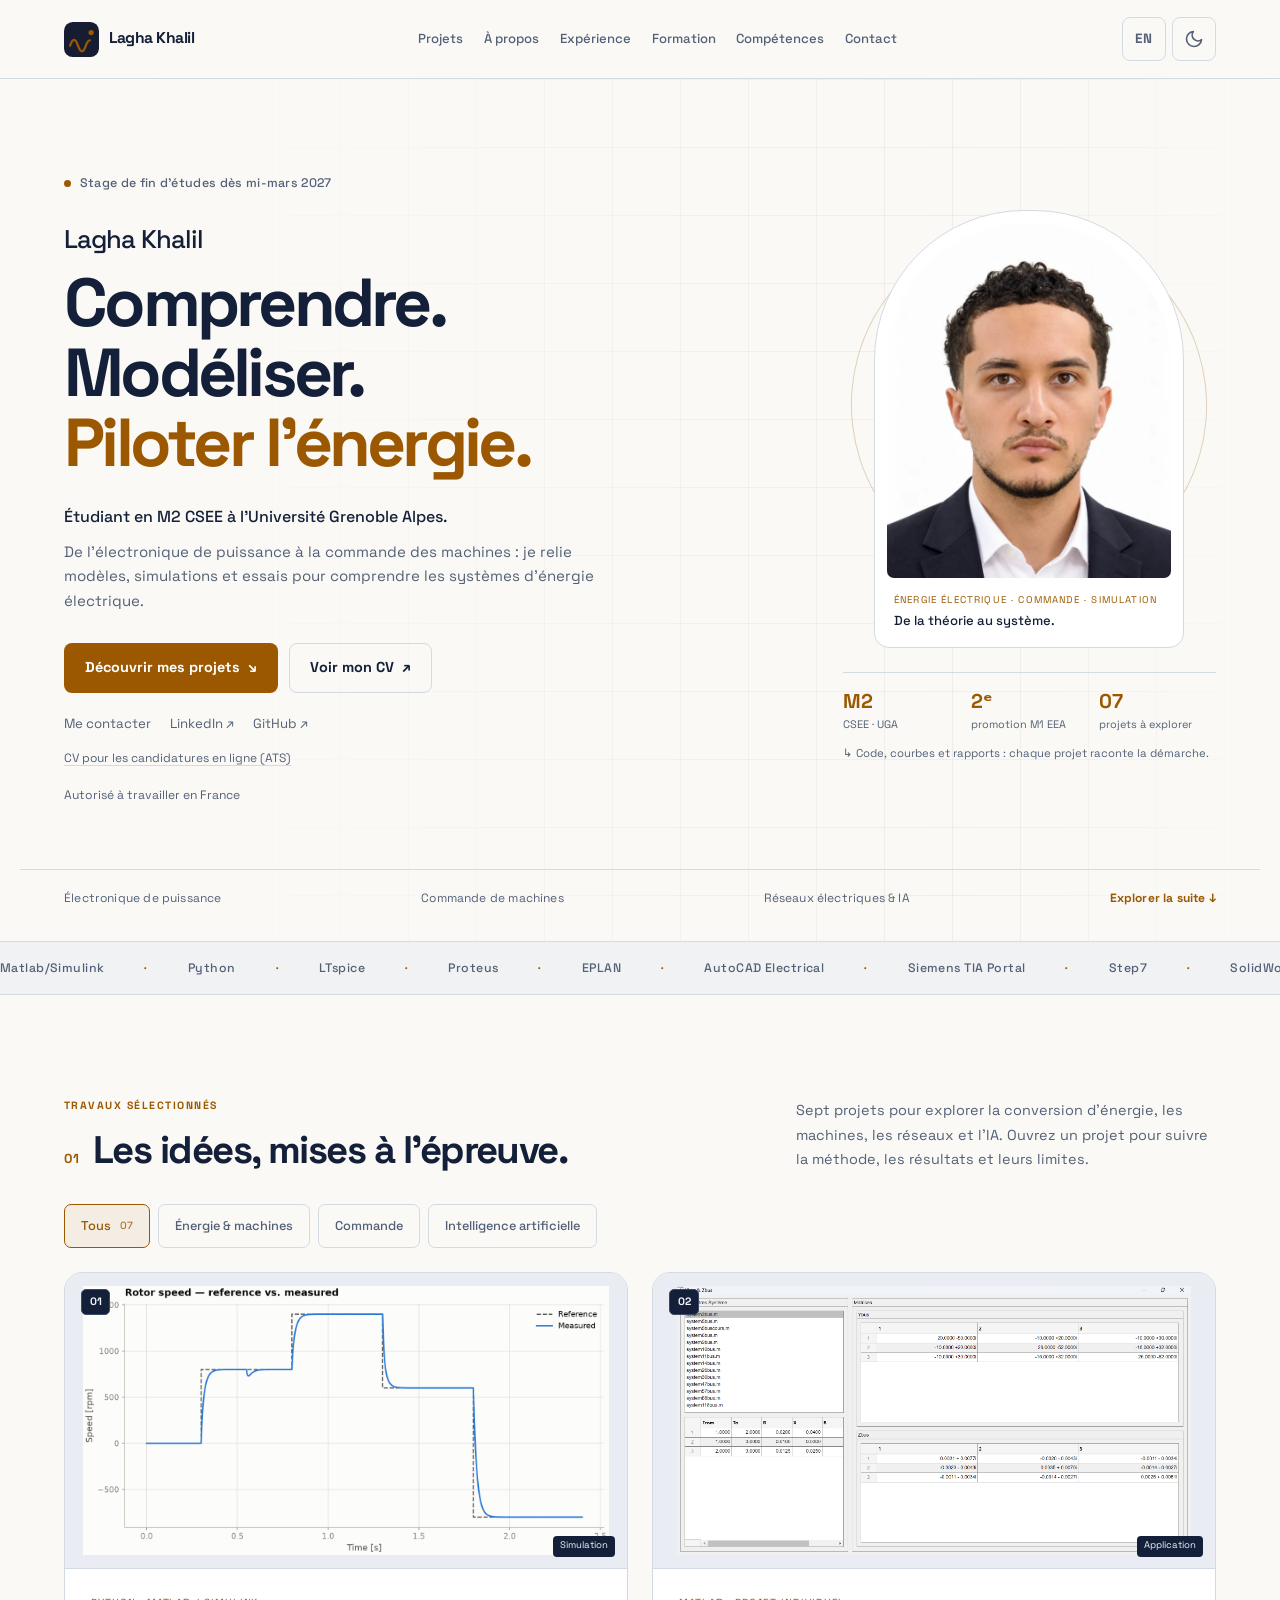
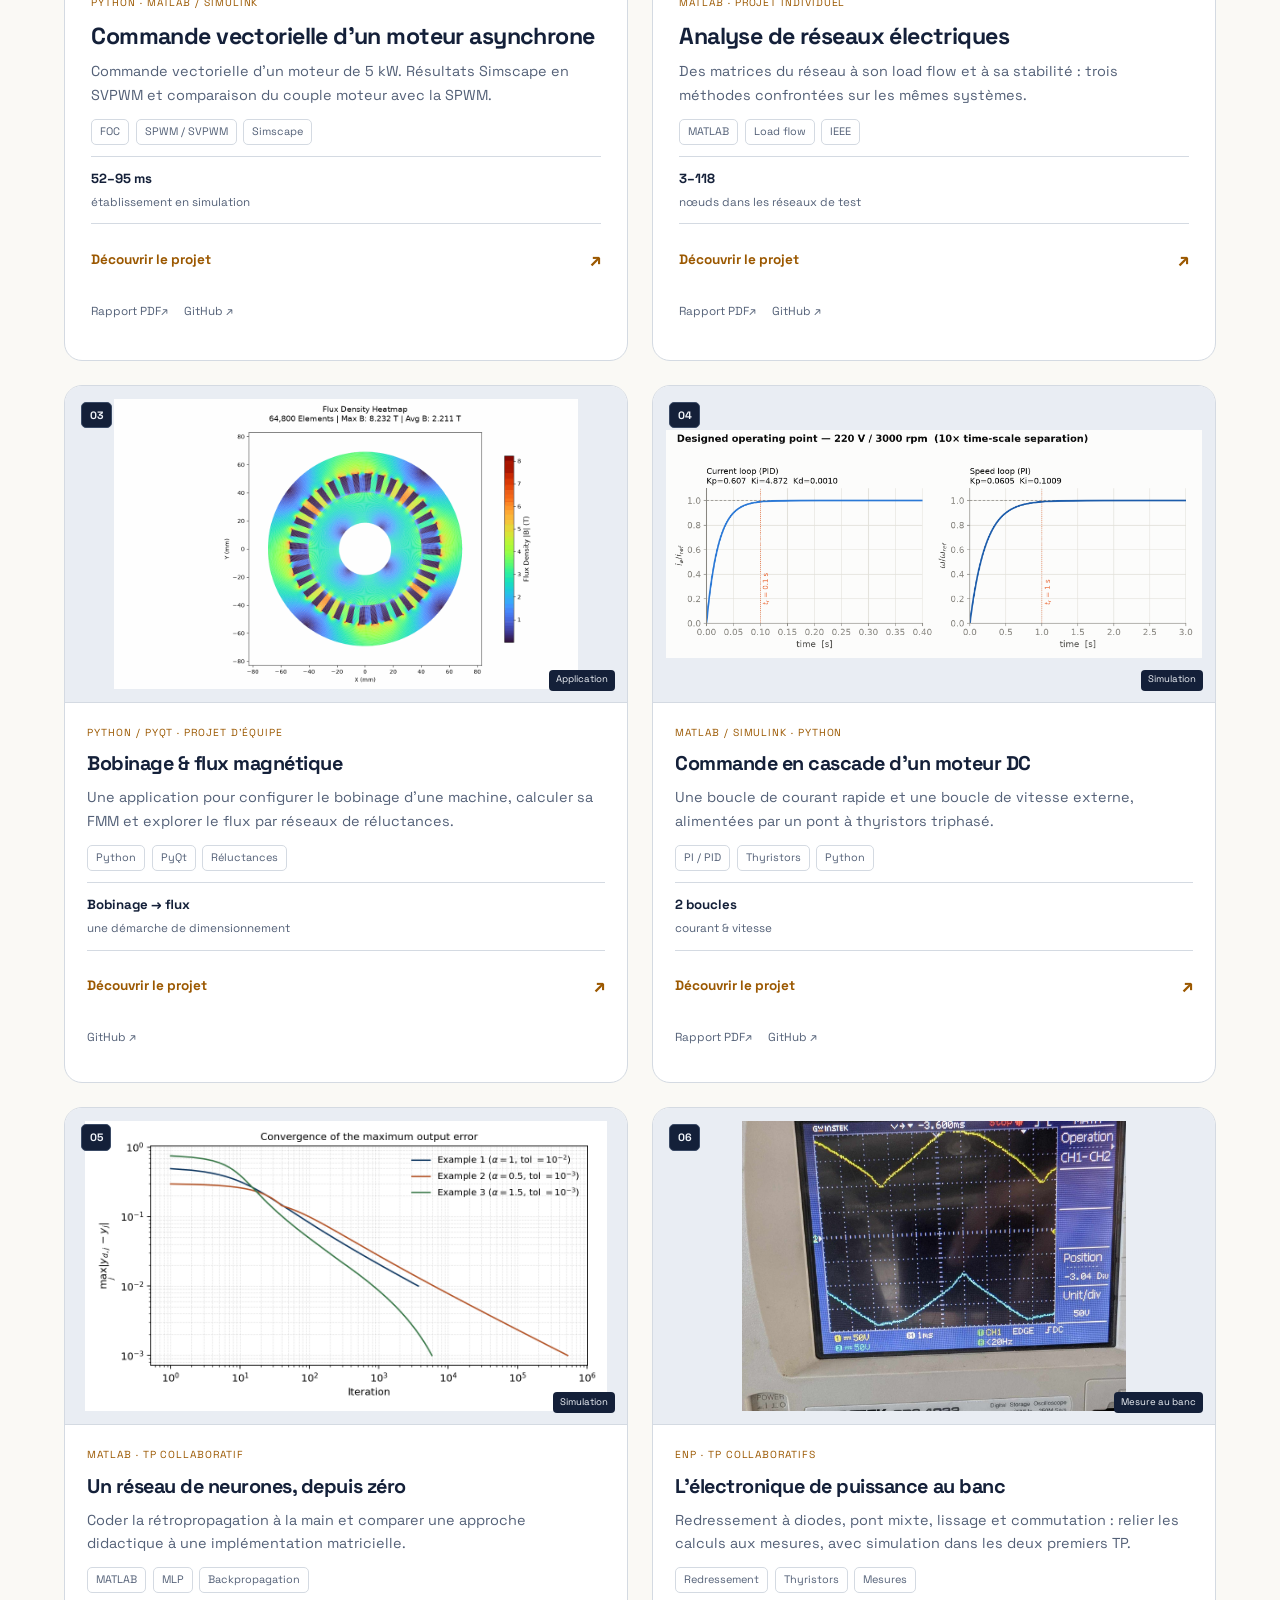
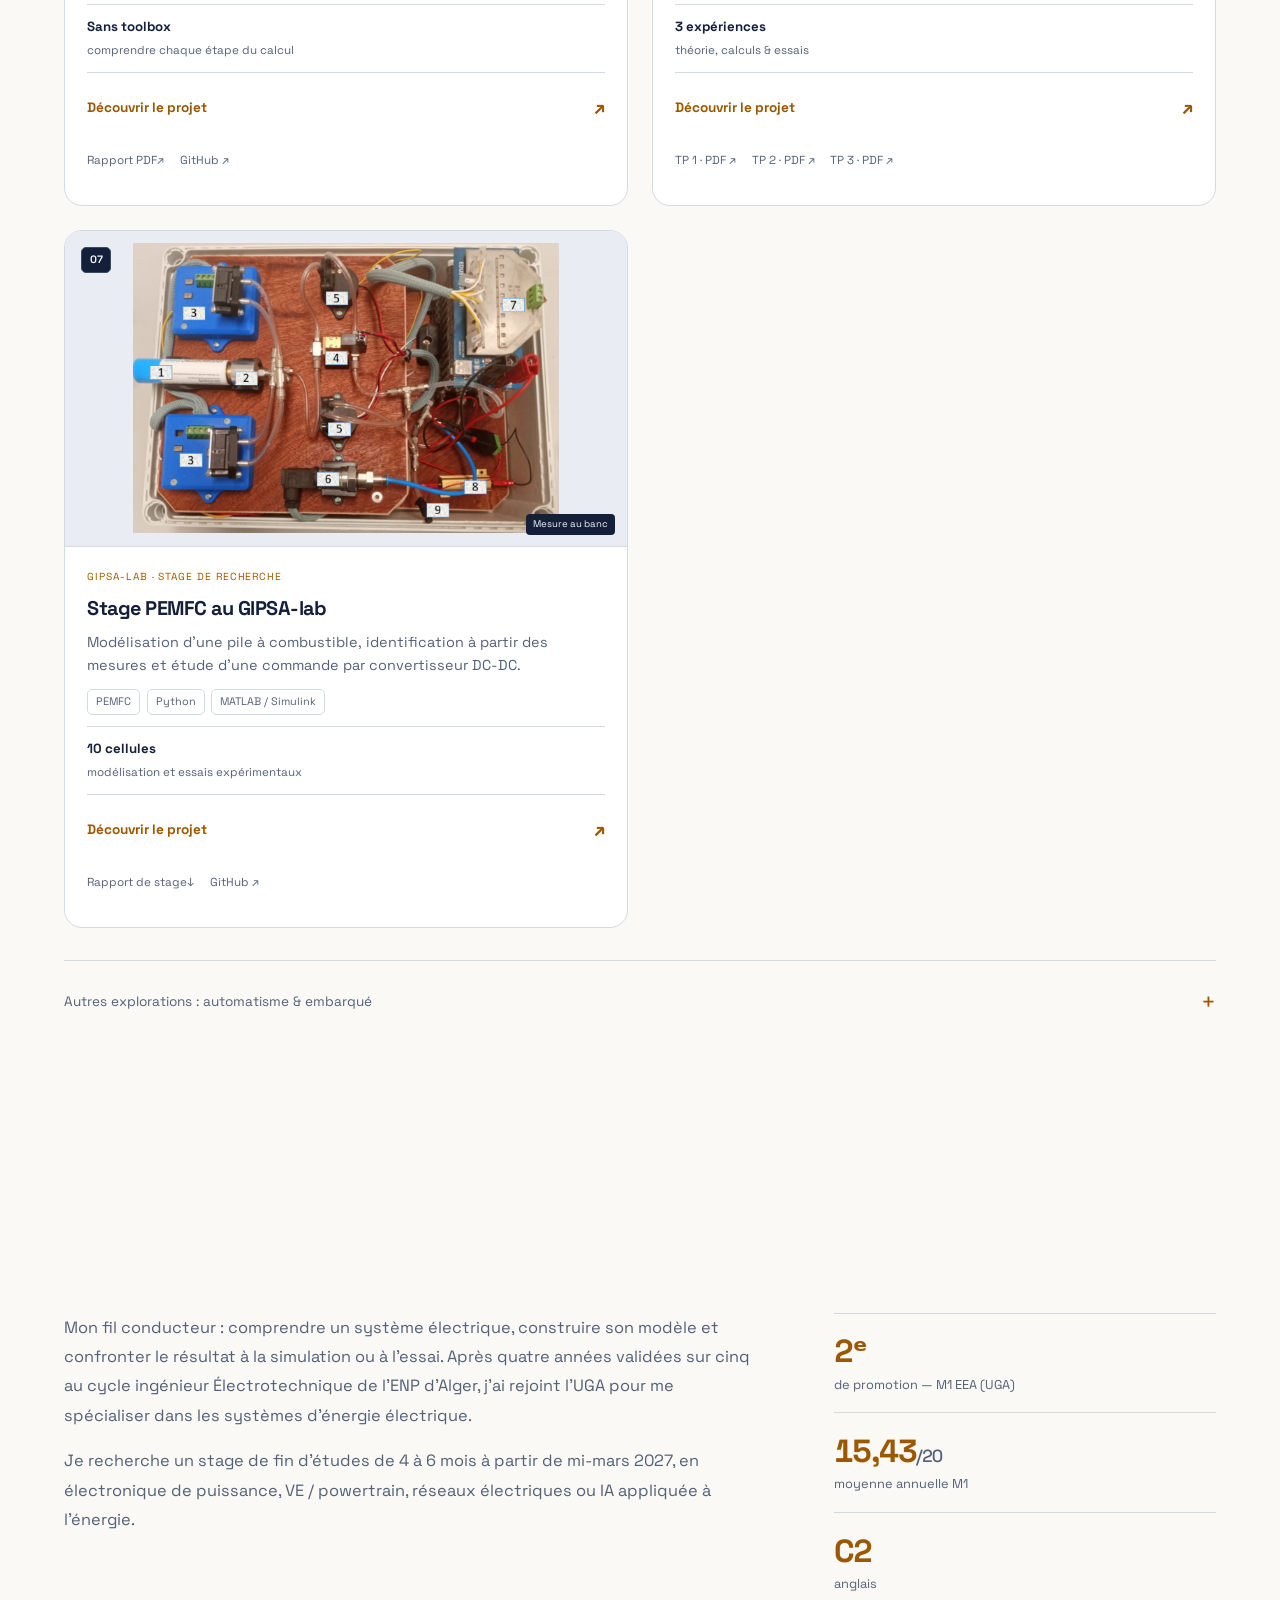
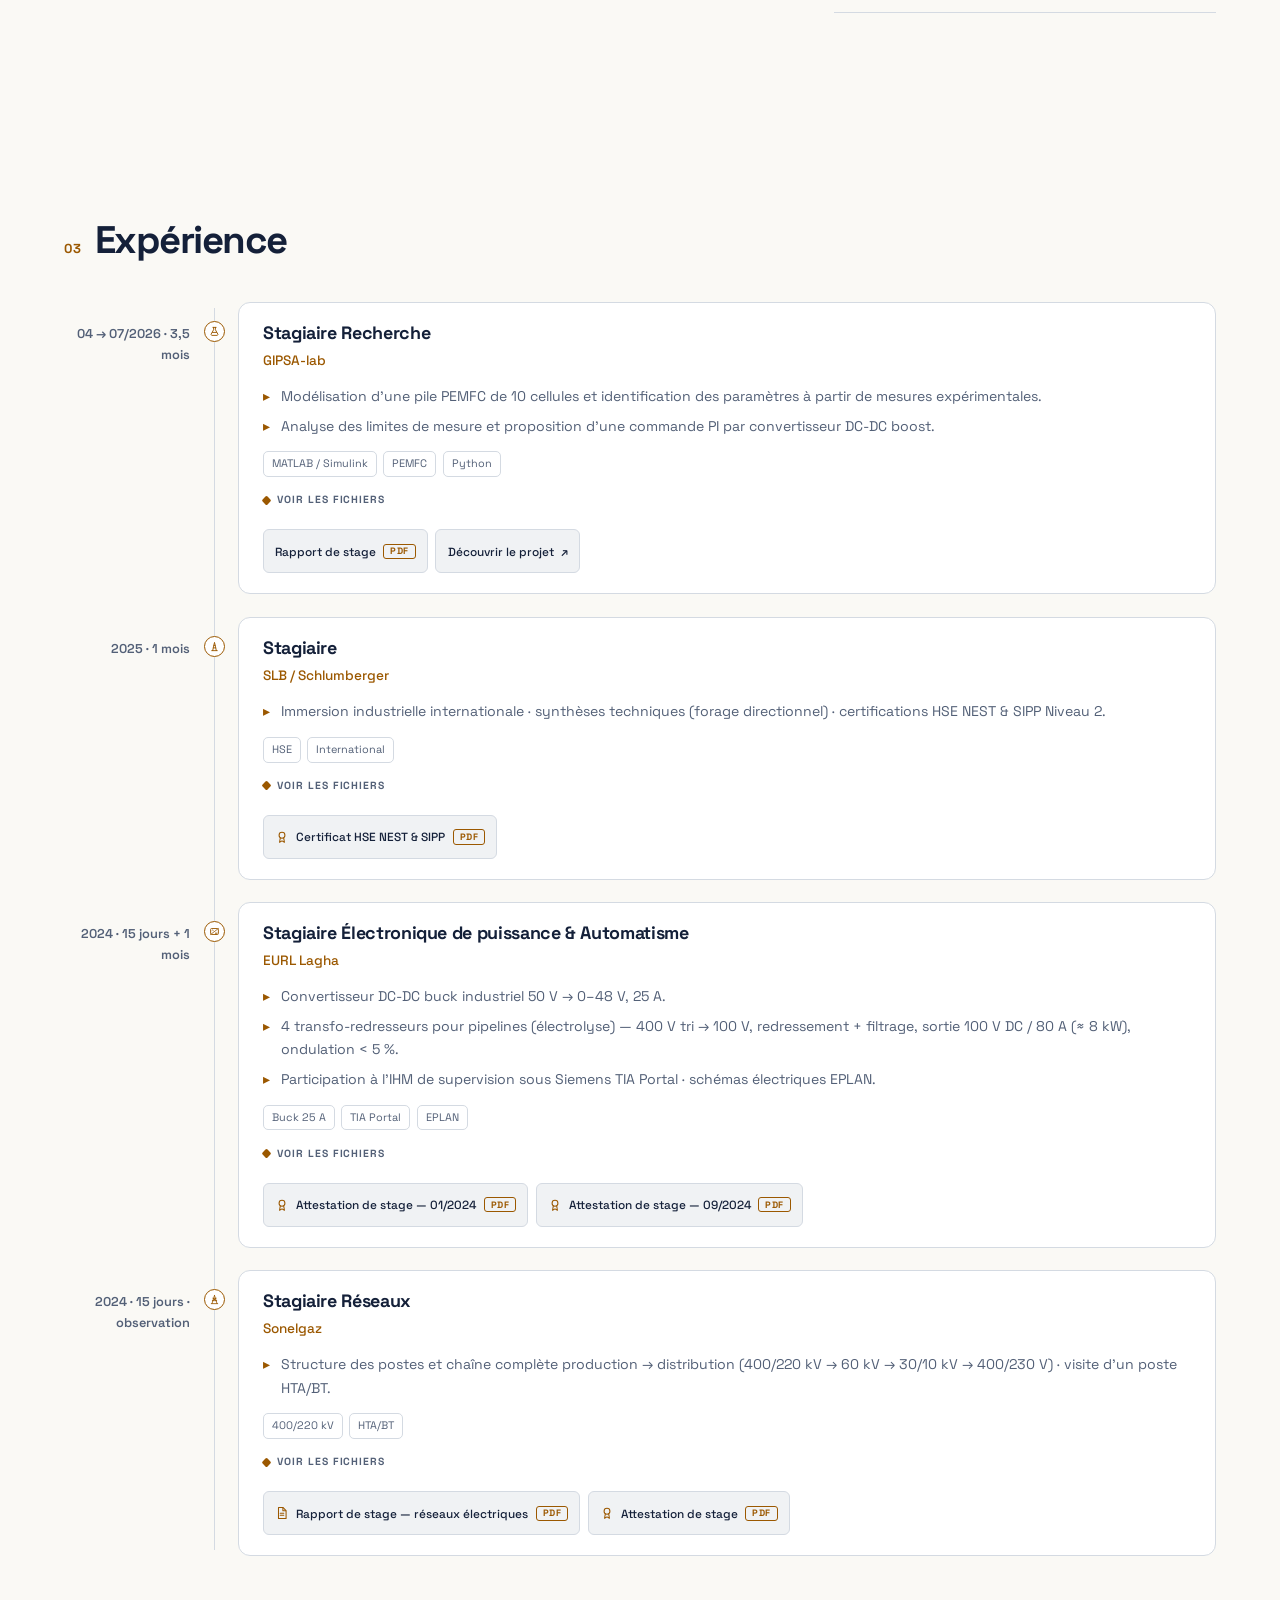
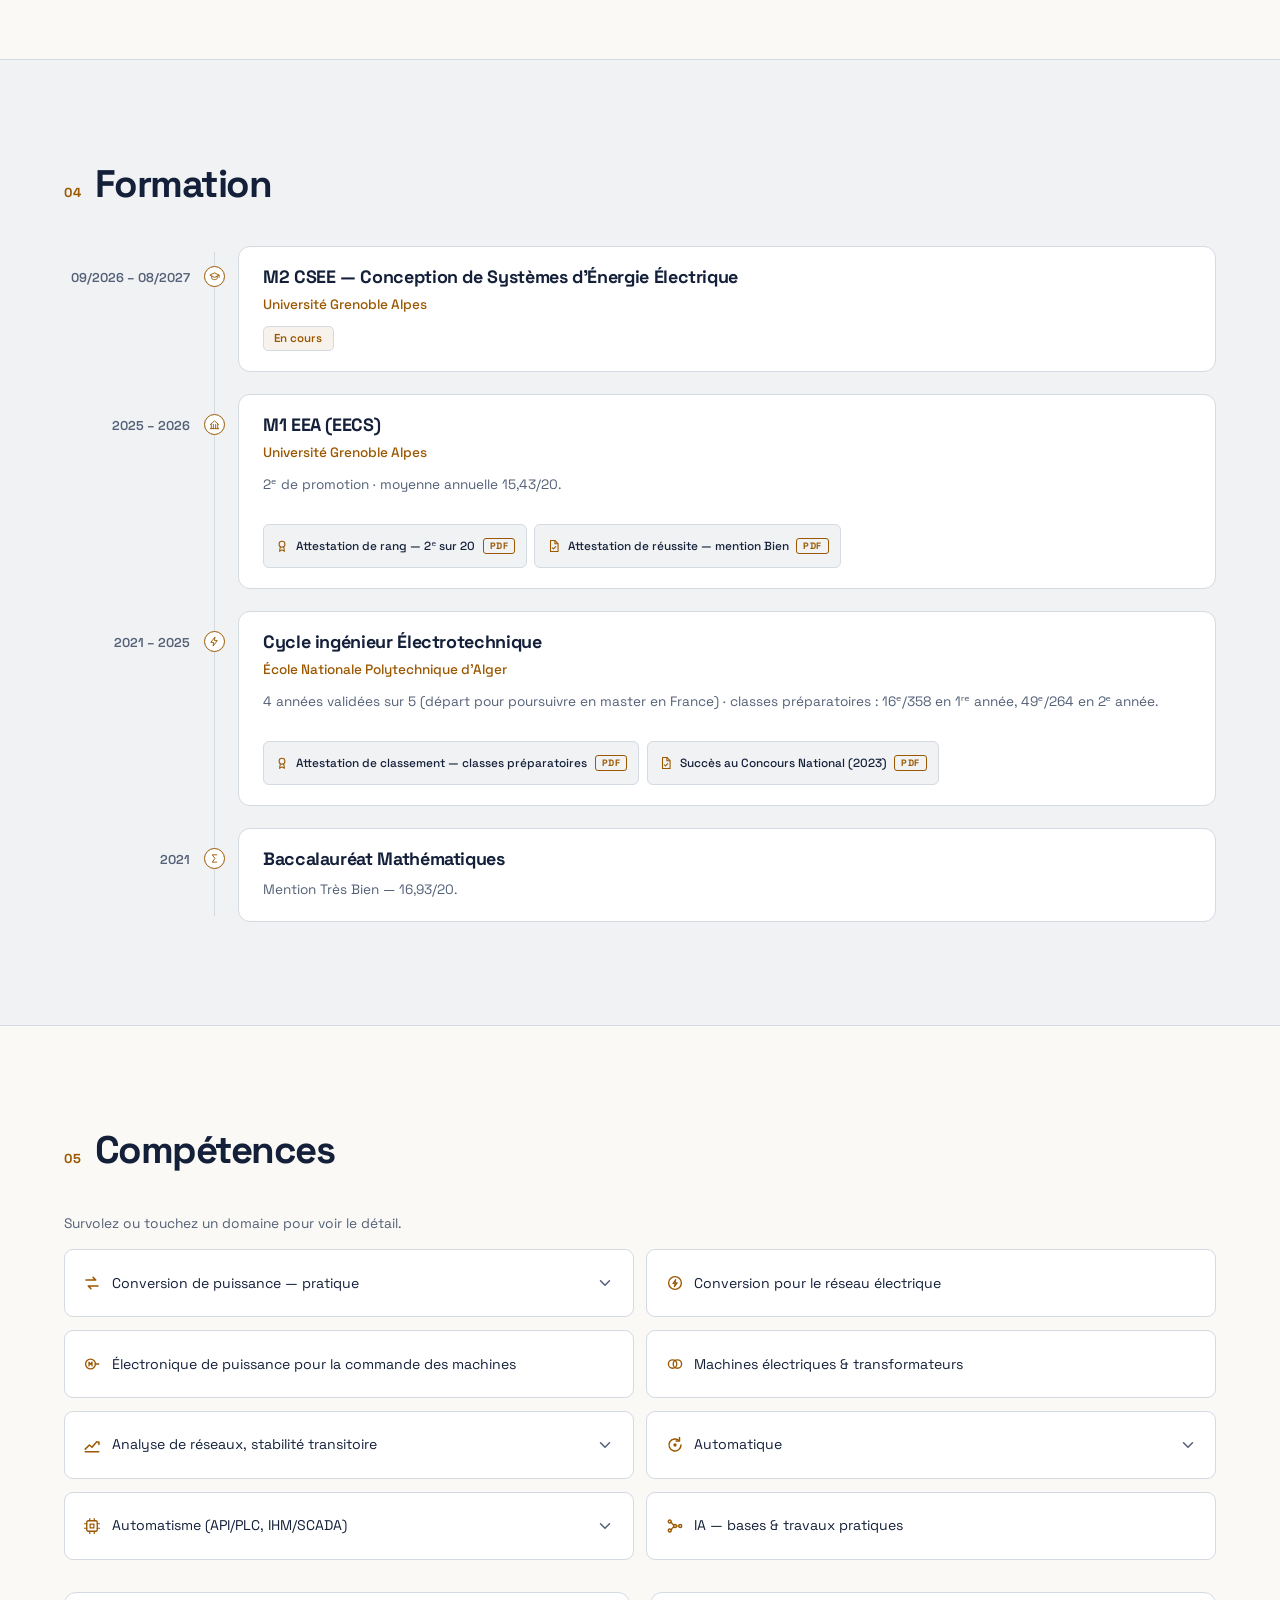
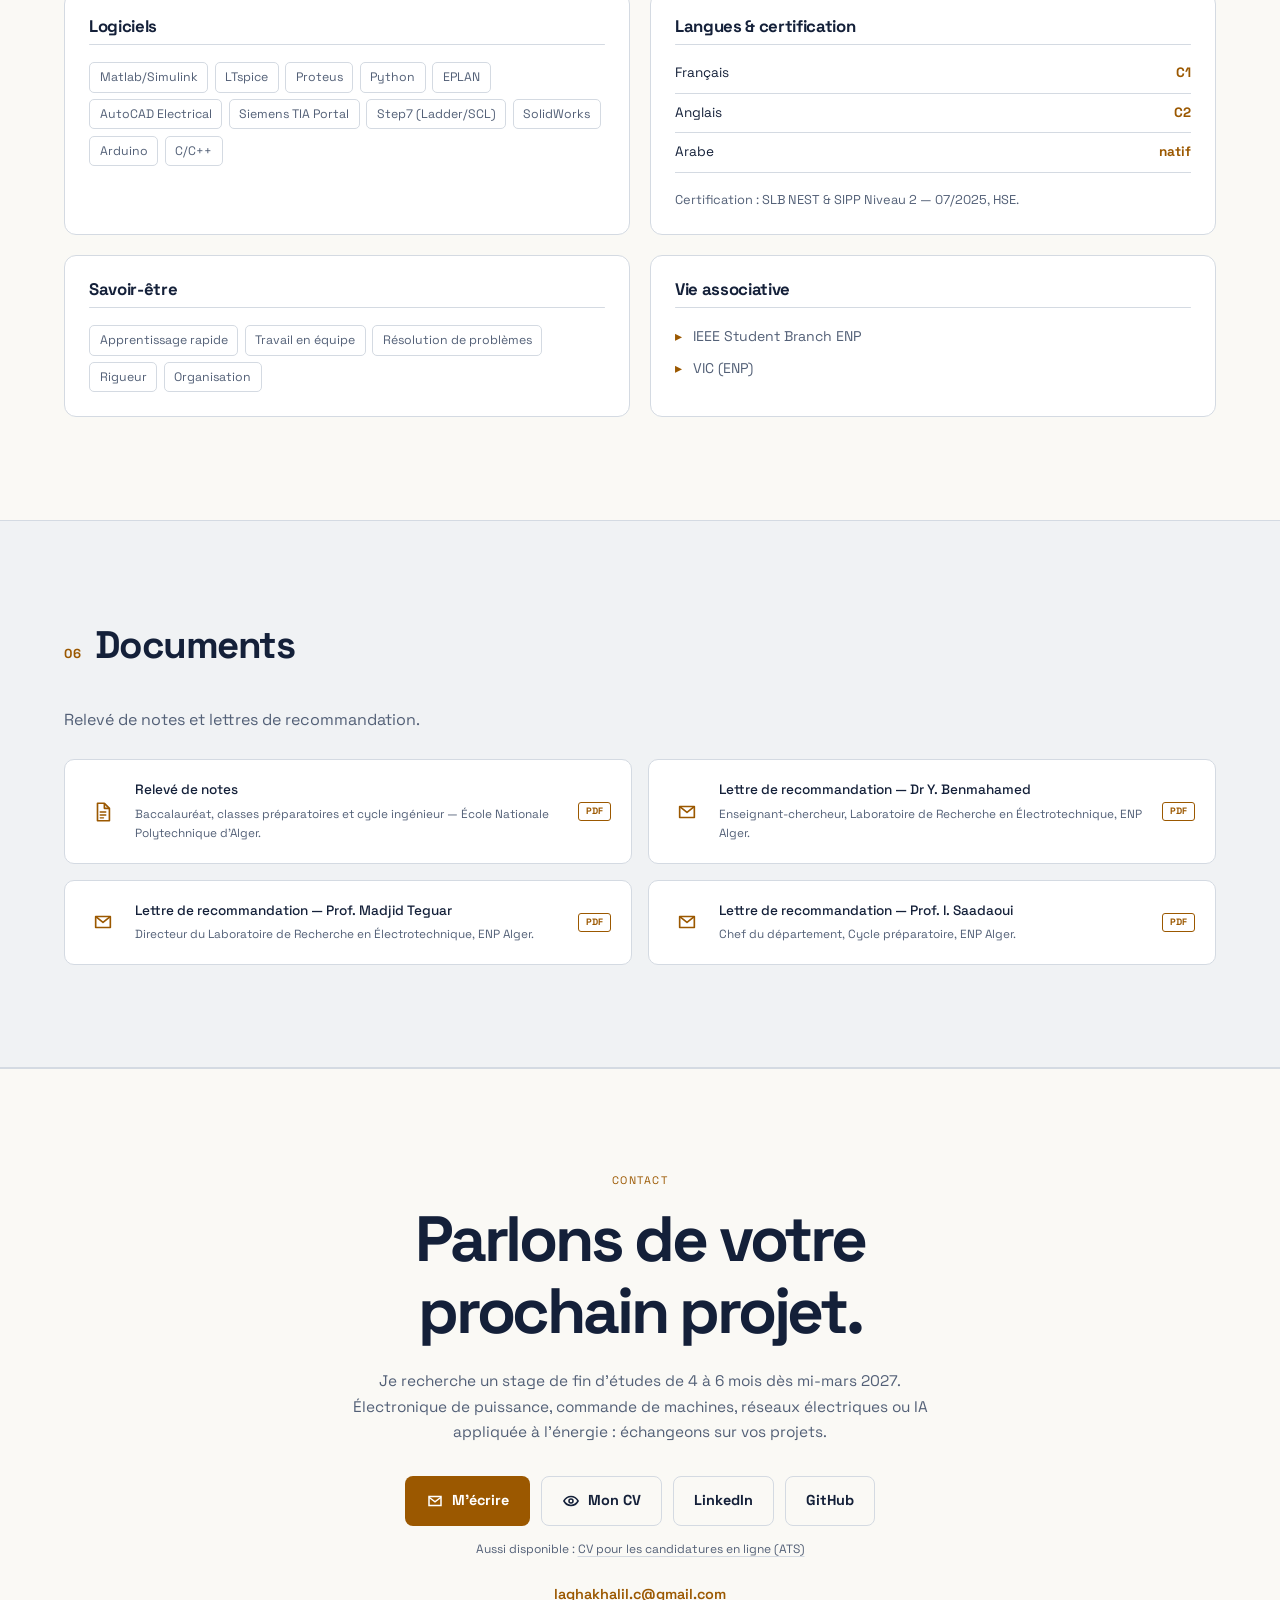
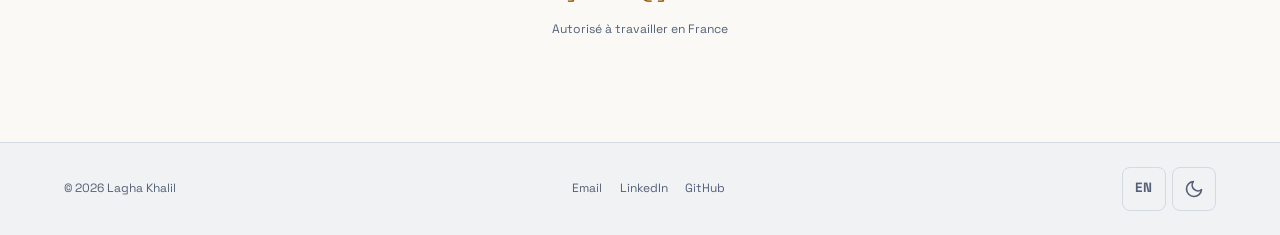
==== commit 24a7173b: "Overlay the Simscape phase currents and retain the torque comparison" ====
--- a/index.html
+++ b/index.html
@@ -35,7 +35,7 @@
       } catch (e) { }
     })();
   </script>
-  <script src="js/main.js?v=20d59ac13795" defer></script>
+  <script src="js/main.js?v=35f5e7427890" defer></script>
   <script type="application/ld+json">
   {
     "@context": "https://schema.org",
@@ -167,7 +167,7 @@
             <div class="project-body">
               <span class="card-meta" data-i18n="p3.meta">Python · MATLAB / Simulink</span>
               <h3 data-i18n="p3.h">Commande vectorielle d’un moteur asynchrone</h3>
-              <p data-i18n="p3.p">Commande vectorielle d’un moteur de 5 kW. Résultats Simscape en SVPWM et comparaison du couple et des tensions de phase avec la SPWM.</p>
+              <p data-i18n="p3.p">Commande vectorielle d’un moteur de 5 kW. Résultats Simscape en SVPWM et comparaison du couple moteur avec la SPWM.</p>
               <ul class="tags"><li>FOC</li><li>SPWM / SVPWM</li><li>Simscape</li></ul>
               <div class="project-summary"><strong data-i18n="p3.metric">52–95 ms</strong><span data-i18n="p3.metric.label">établissement en simulation</span></div>
               <div class="project-links"><a class="project-explore" href="projects/foc-induction-motor.html"><span data-i18n="proj.explore">Découvrir le projet</span><span aria-hidden="true">↗</span></a><a class="project-source js-doc" href="reports/foc-induction-motor-report.pdf" data-fr="reports/foc-induction-motor-report.pdf" data-en="reports/foc-induction-motor-report-en.pdf" target="_blank" rel="noopener"><span data-i18n="proj.report">Rapport PDF</span> ↗</a><a class="project-source" href="https://github.com/KhalilEllahLAGHA/foc-induction-motor" target="_blank" rel="noopener">GitHub ↗</a></div>
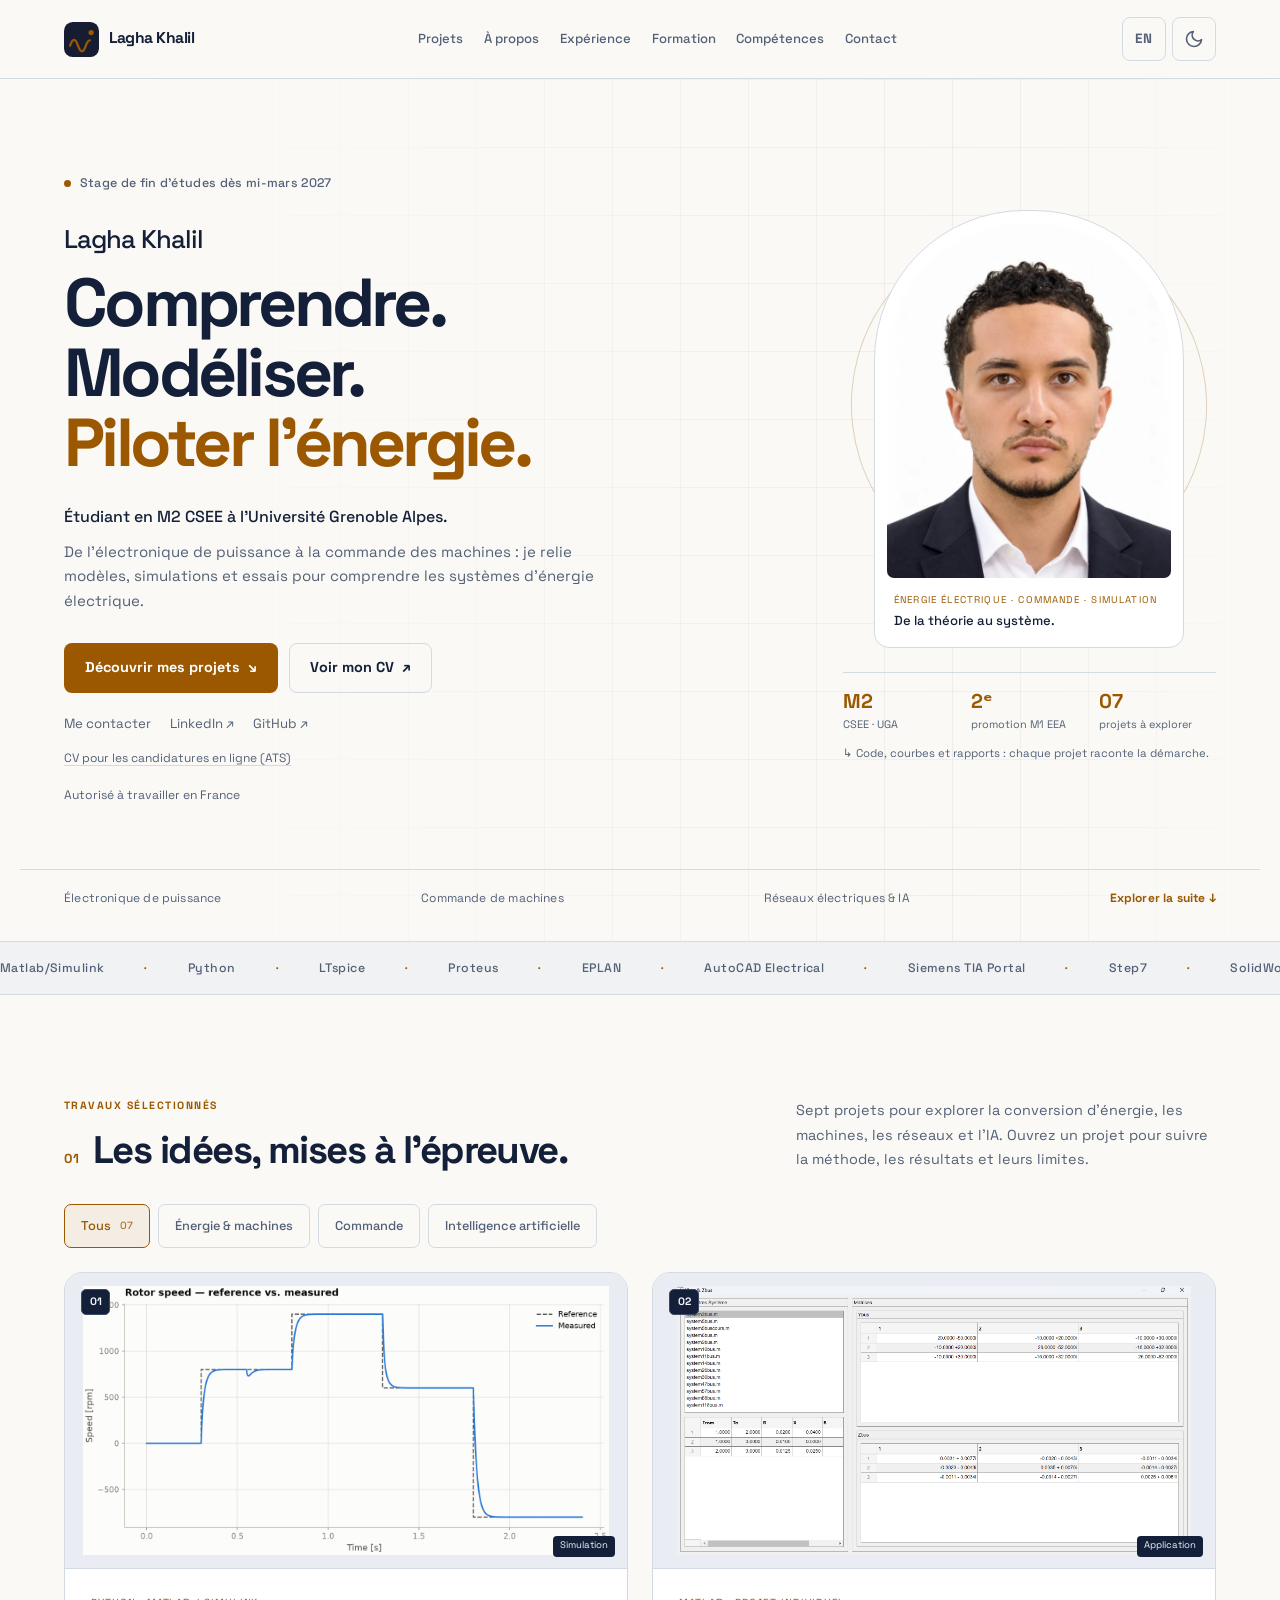
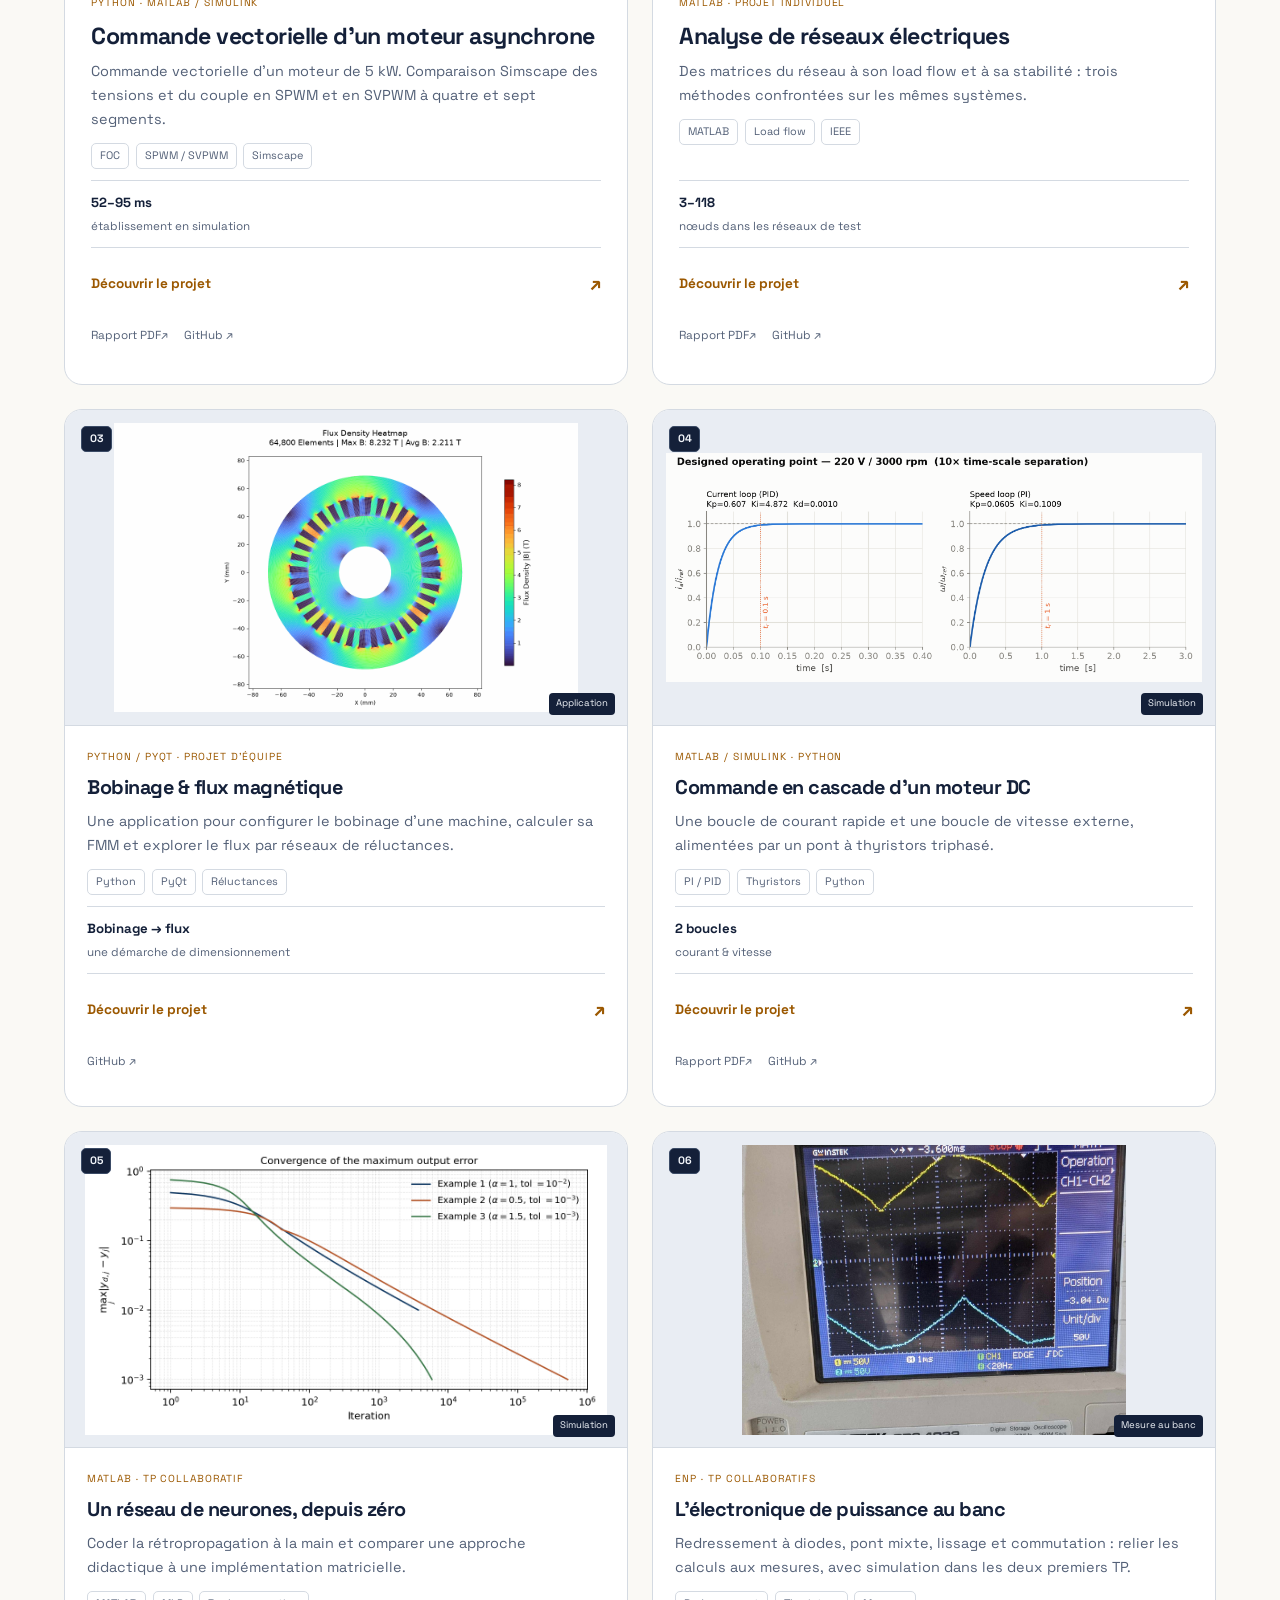
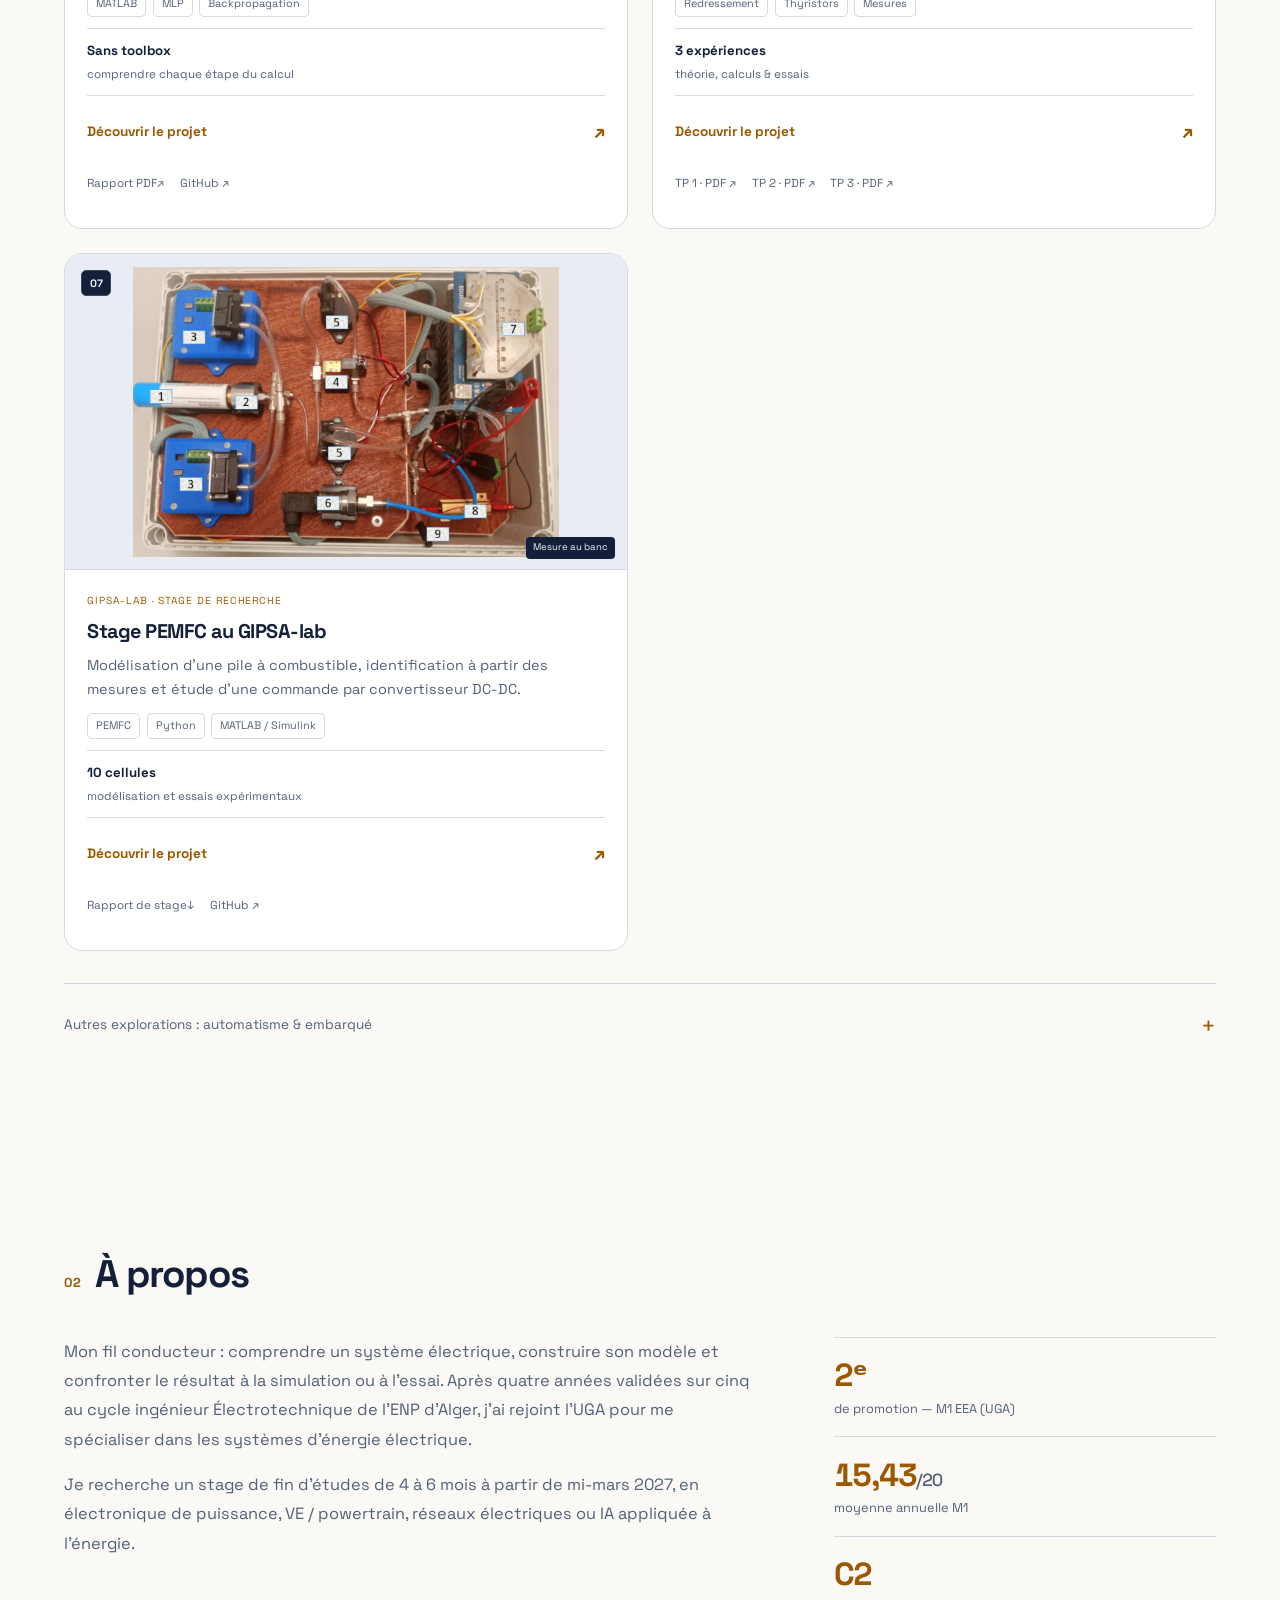
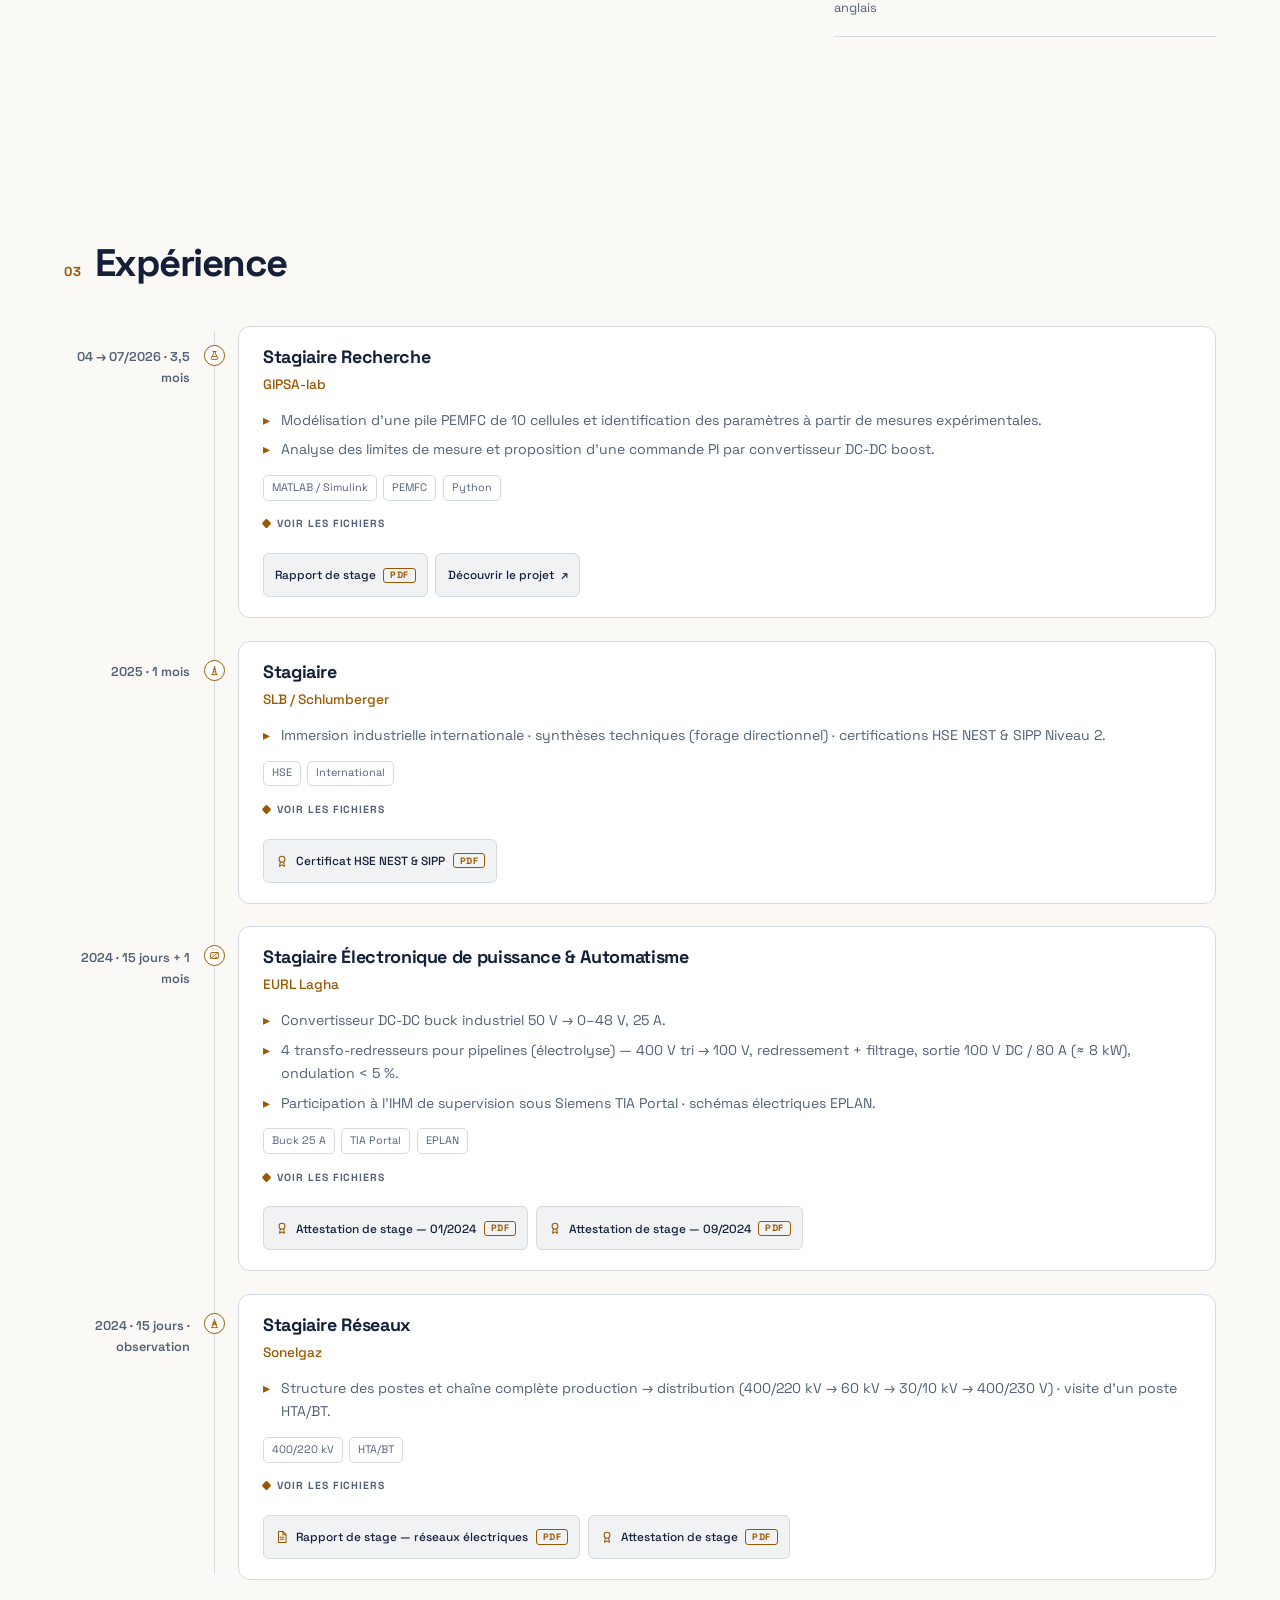
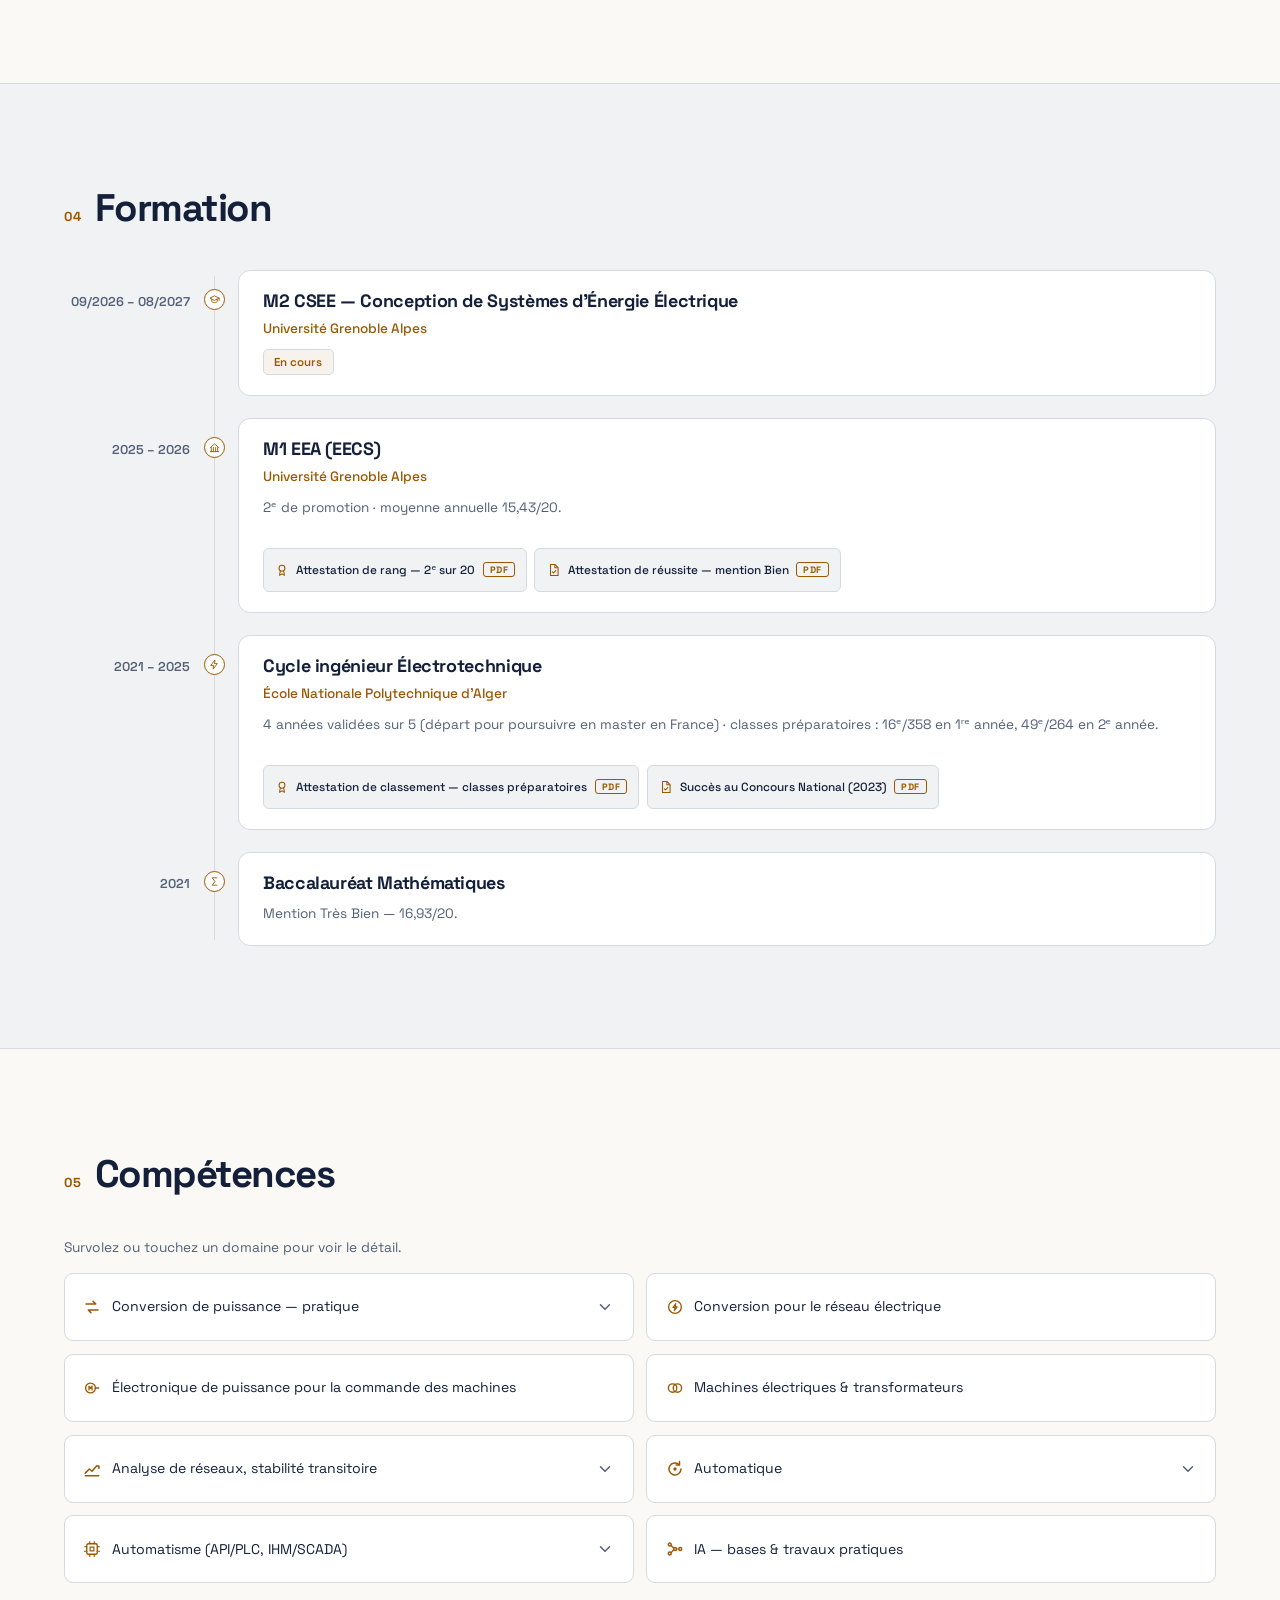
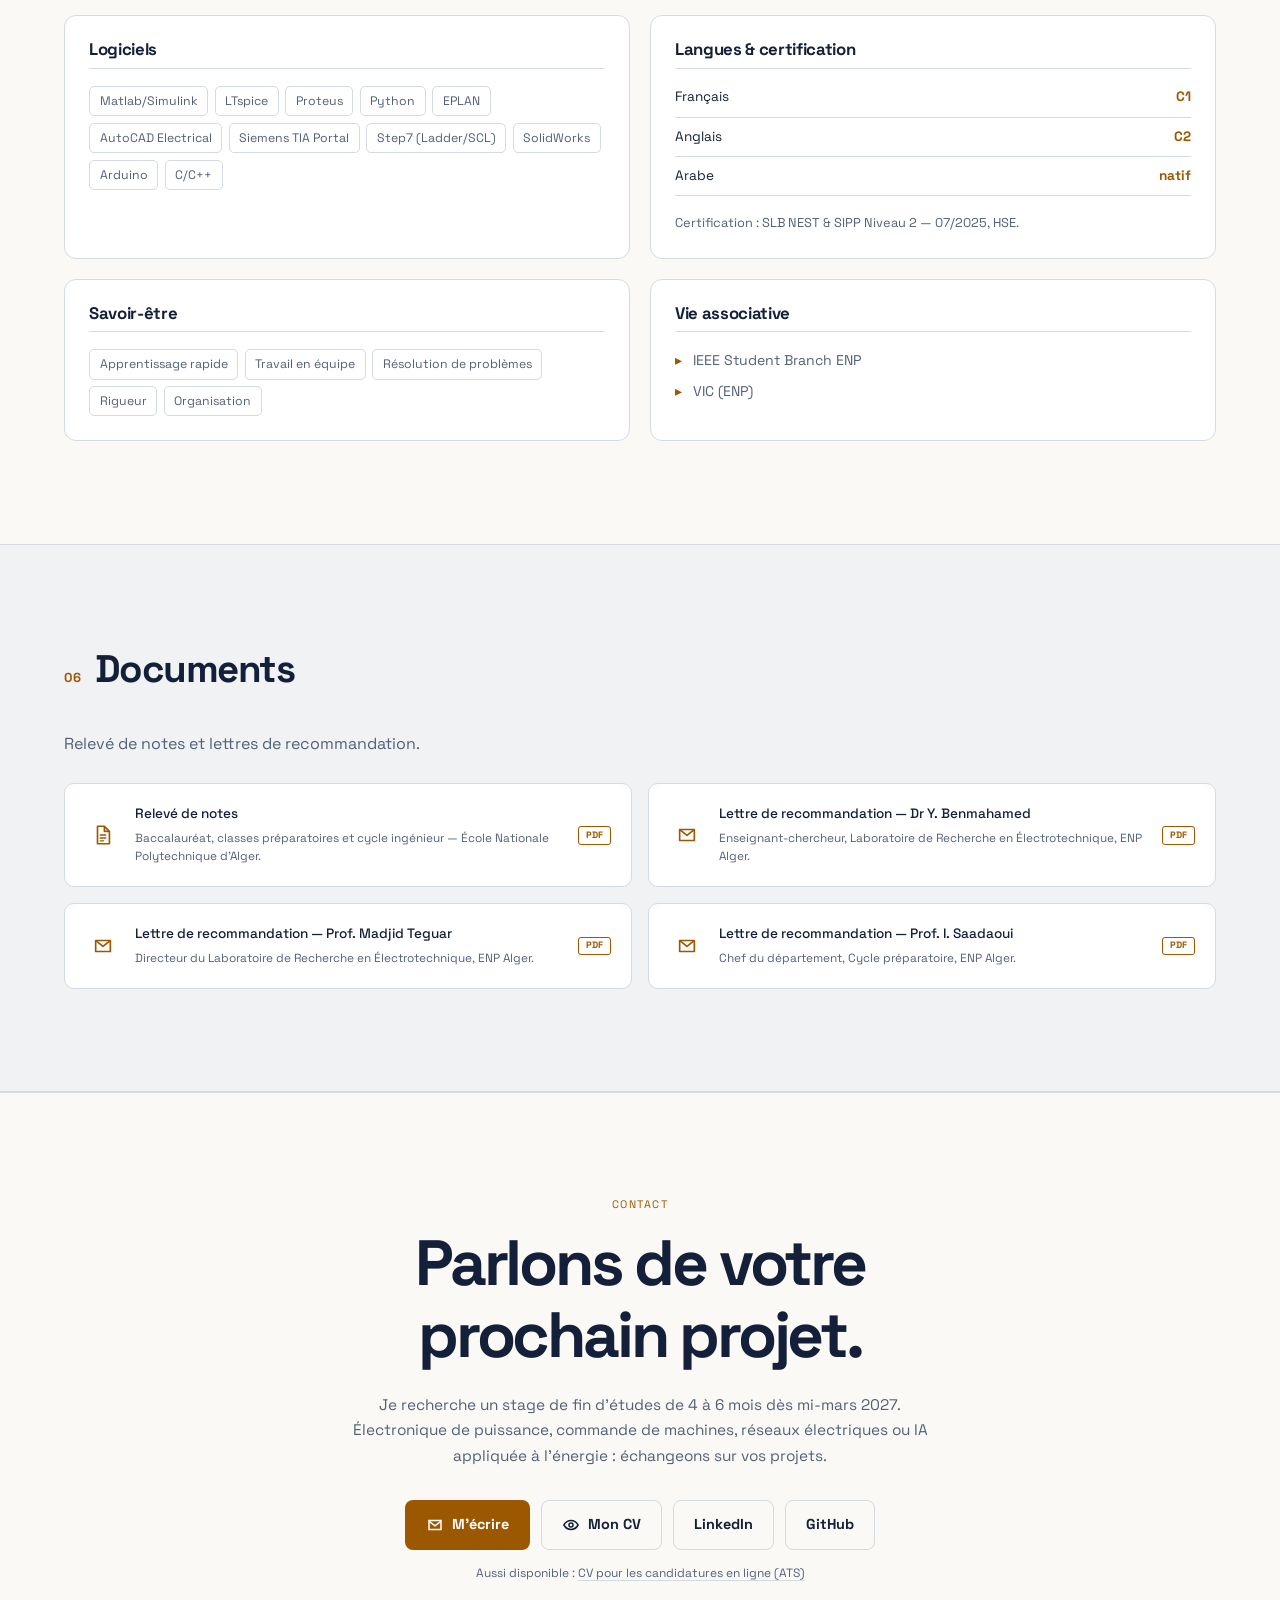
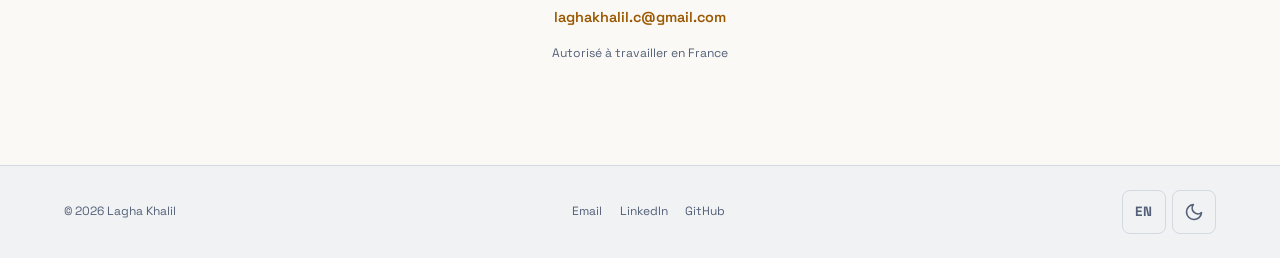
==== commit 13b9b4f9: "Explain the three PWM variants in the FOC project story" ====
--- a/index.html
+++ b/index.html
@@ -35,7 +35,7 @@
       } catch (e) { }
     })();
   </script>
-  <script src="js/main.js?v=35f5e7427890" defer></script>
+  <script src="js/main.js?v=b64e37f0c9eb" defer></script>
   <script type="application/ld+json">
   {
     "@context": "https://schema.org",
@@ -167,7 +167,7 @@
             <div class="project-body">
               <span class="card-meta" data-i18n="p3.meta">Python · MATLAB / Simulink</span>
               <h3 data-i18n="p3.h">Commande vectorielle d’un moteur asynchrone</h3>
-              <p data-i18n="p3.p">Commande vectorielle d’un moteur de 5 kW. Résultats Simscape en SVPWM et comparaison du couple moteur avec la SPWM.</p>
+              <p data-i18n="p3.p">Commande vectorielle d’un moteur de 5 kW. Comparaison Simscape des tensions et du couple en SPWM et en SVPWM à quatre et sept segments.</p>
               <ul class="tags"><li>FOC</li><li>SPWM / SVPWM</li><li>Simscape</li></ul>
               <div class="project-summary"><strong data-i18n="p3.metric">52–95 ms</strong><span data-i18n="p3.metric.label">établissement en simulation</span></div>
               <div class="project-links"><a class="project-explore" href="projects/foc-induction-motor.html"><span data-i18n="proj.explore">Découvrir le projet</span><span aria-hidden="true">↗</span></a><a class="project-source js-doc" href="reports/foc-induction-motor-report.pdf" data-fr="reports/foc-induction-motor-report.pdf" data-en="reports/foc-induction-motor-report-en.pdf" target="_blank" rel="noopener"><span data-i18n="proj.report">Rapport PDF</span> ↗</a><a class="project-source" href="https://github.com/KhalilEllahLAGHA/foc-induction-motor" target="_blank" rel="noopener">GitHub ↗</a></div>
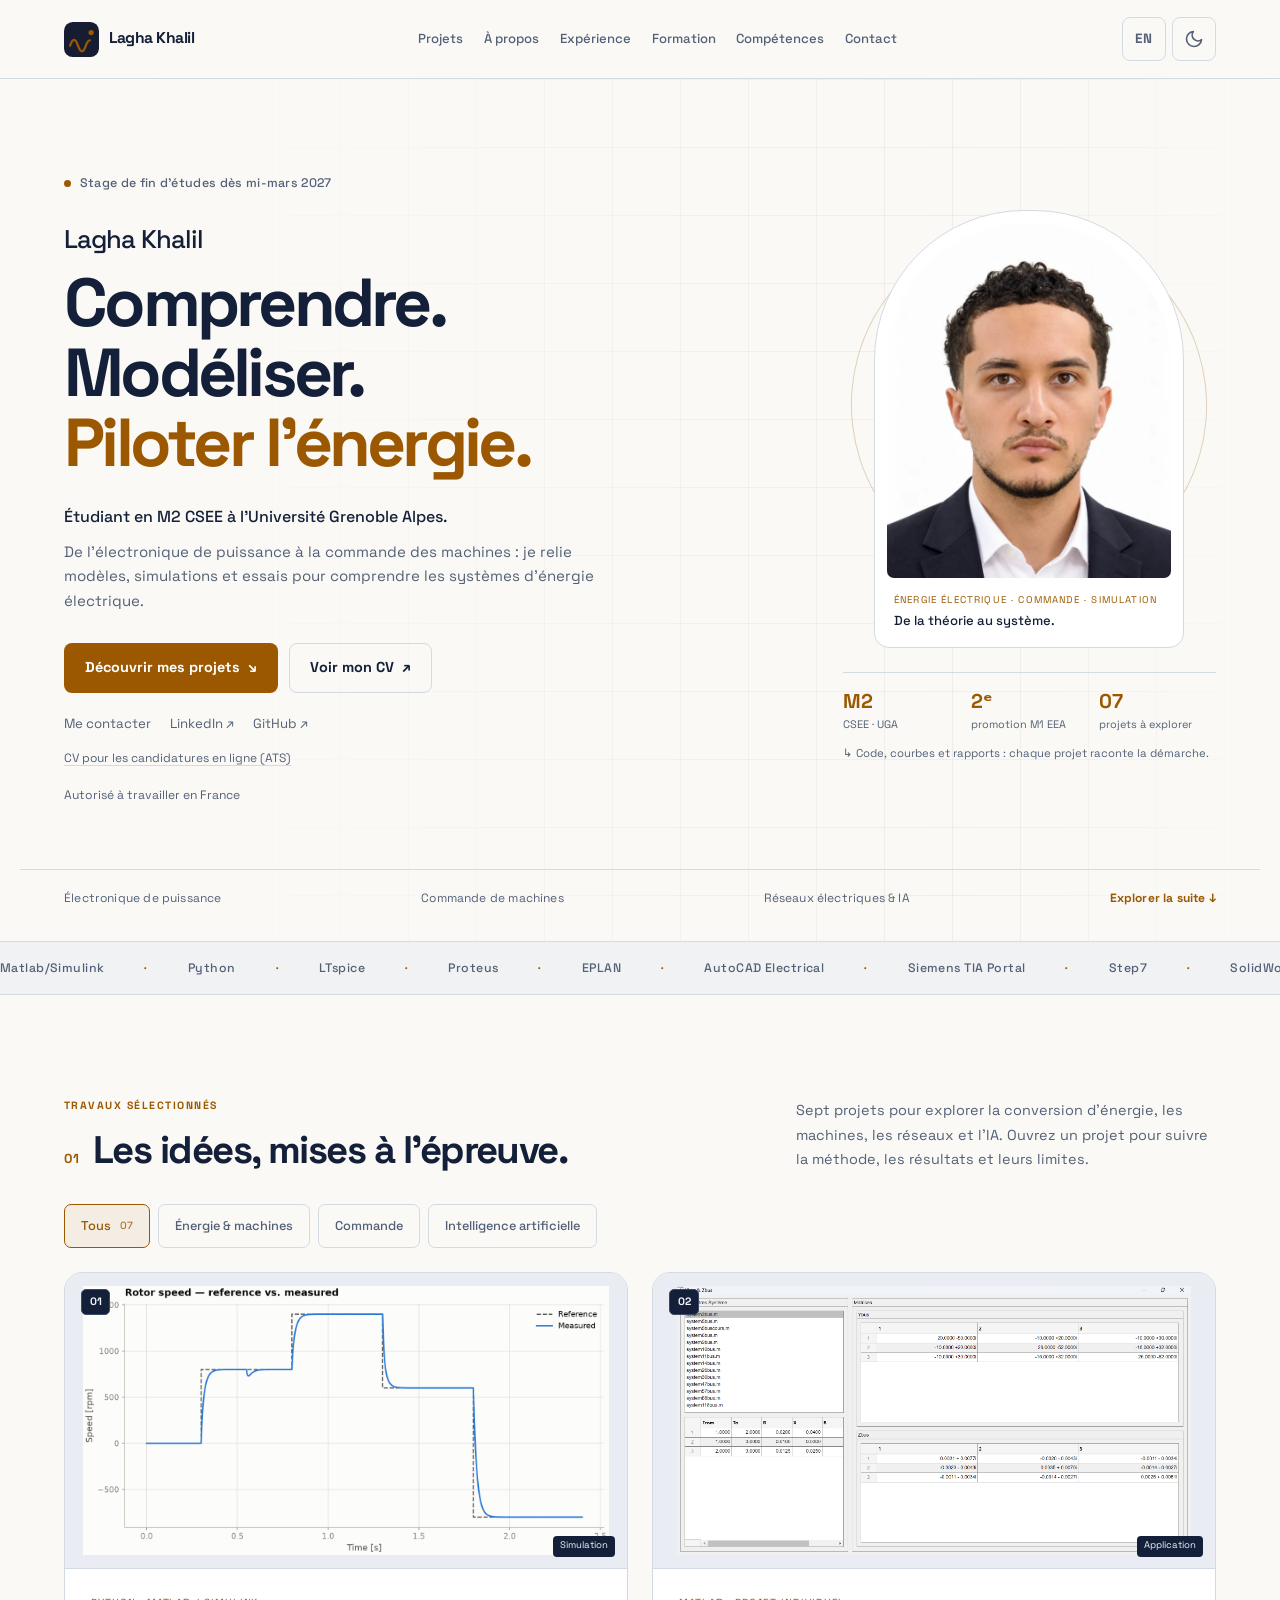
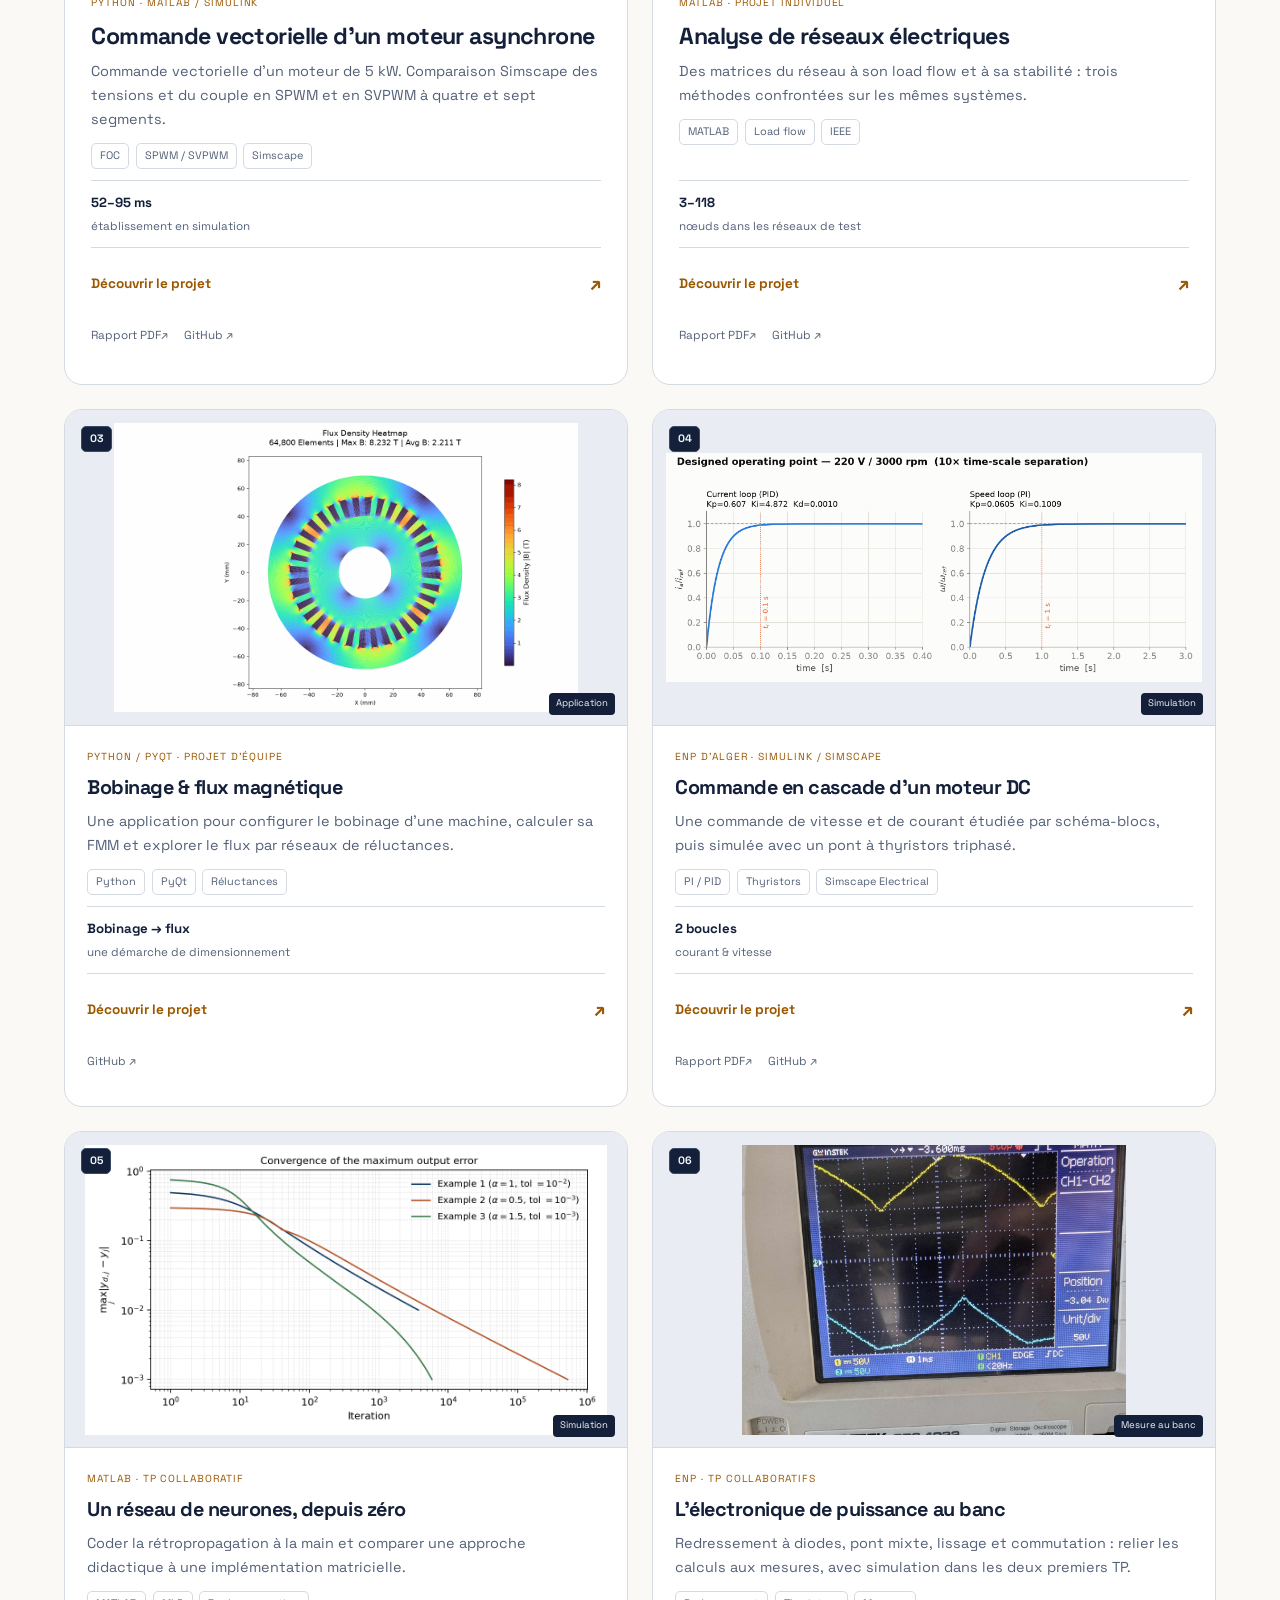
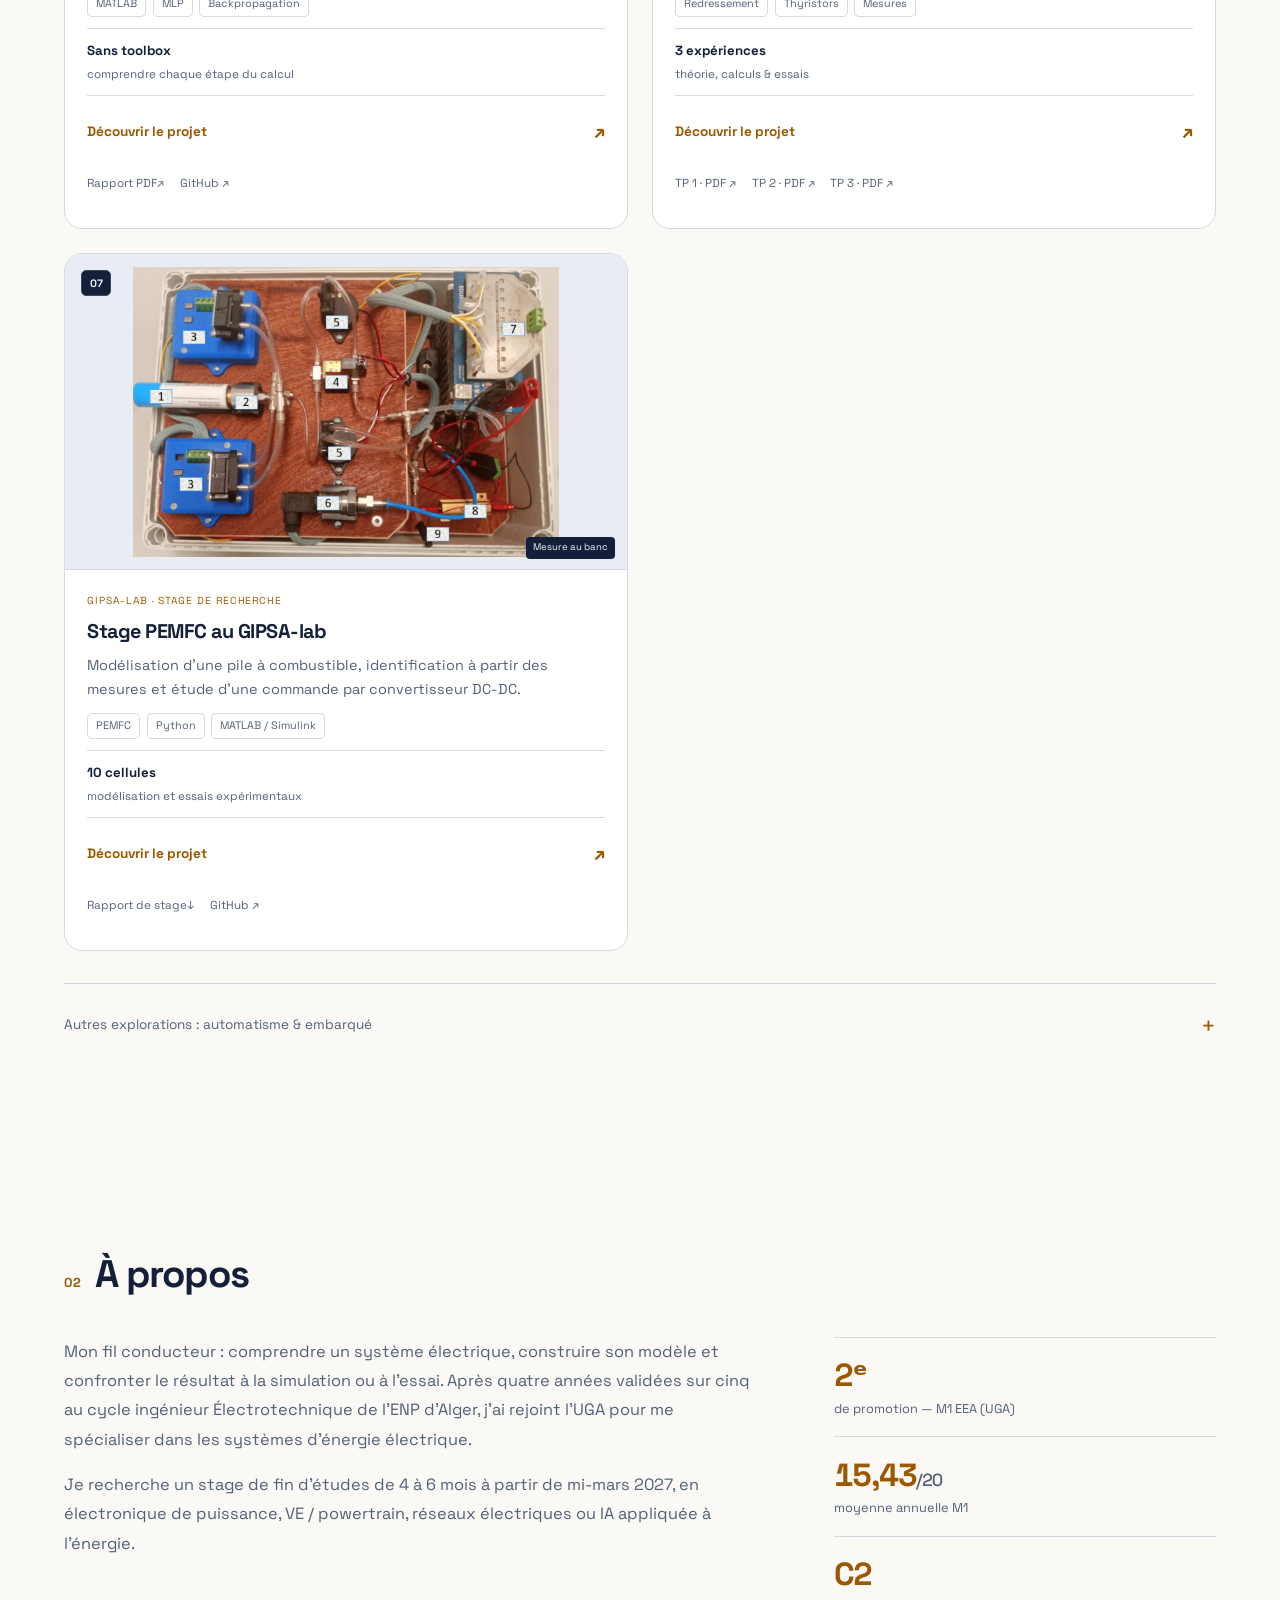
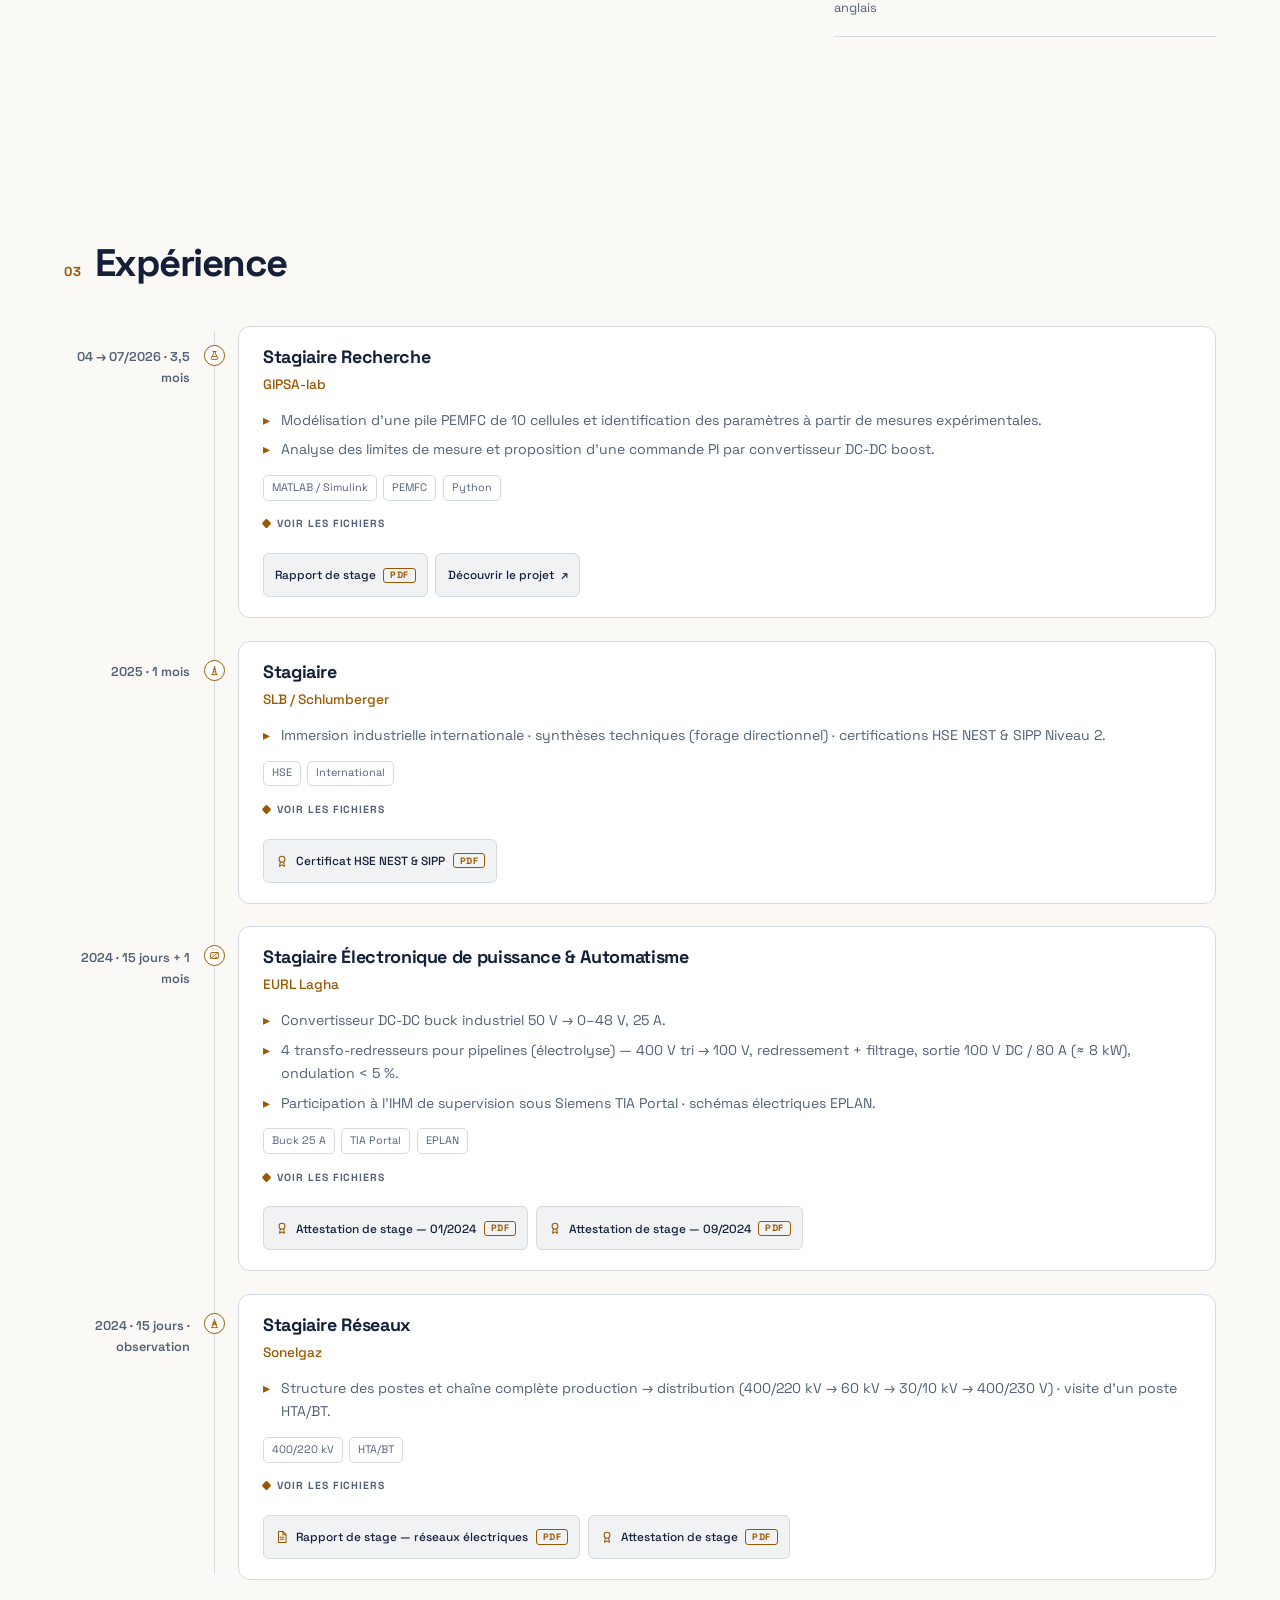
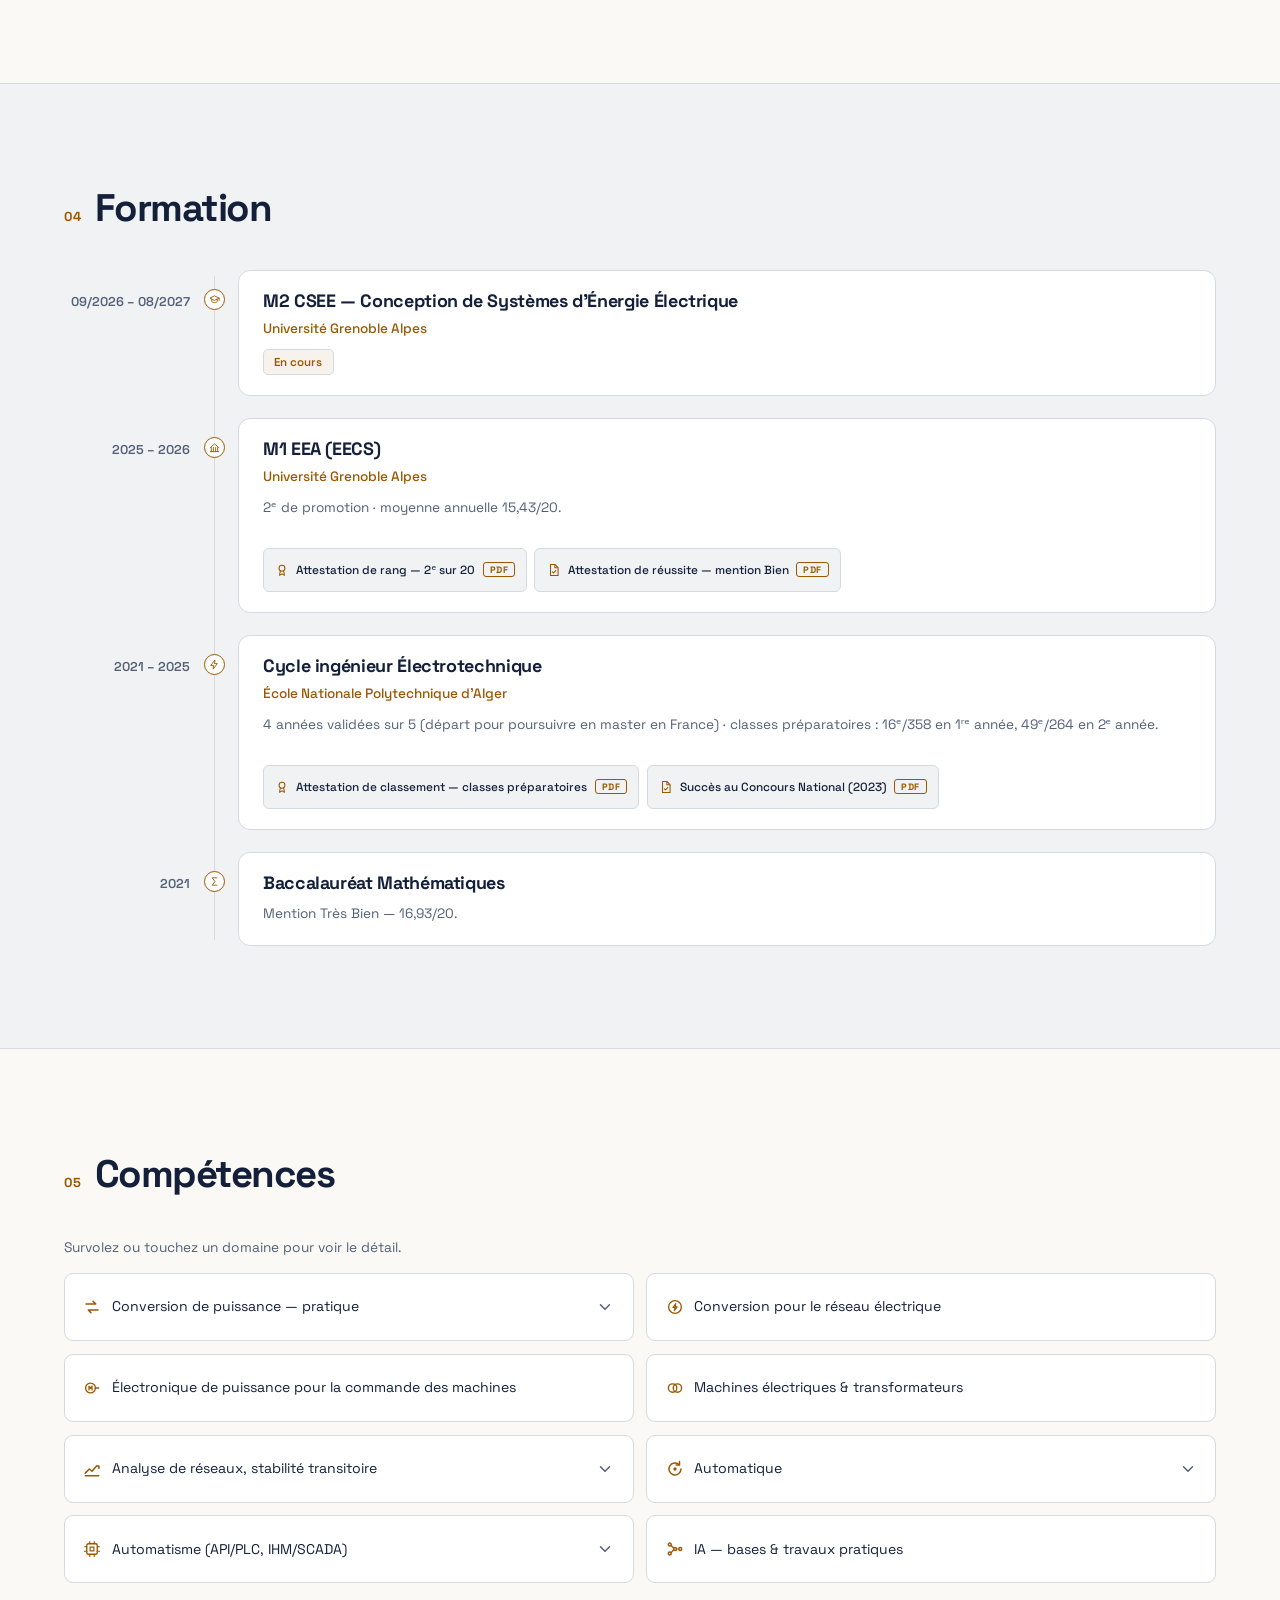
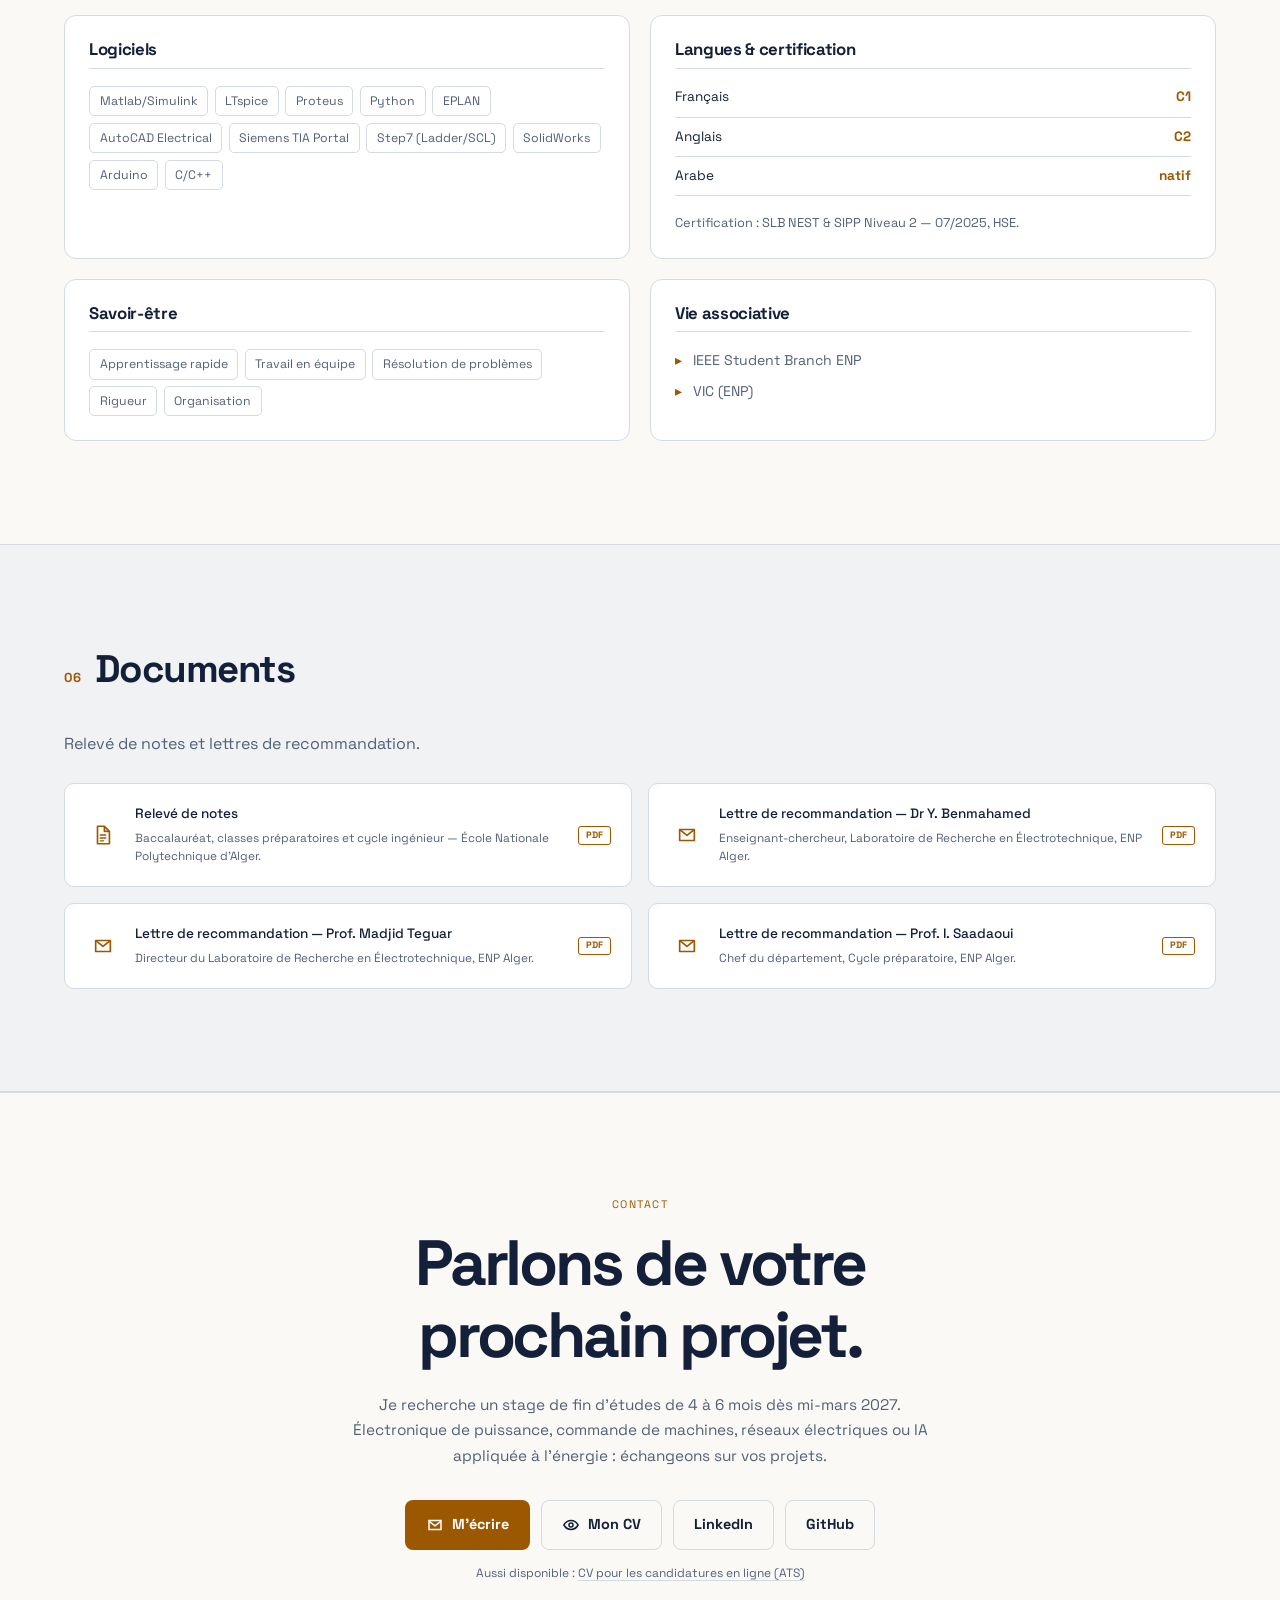
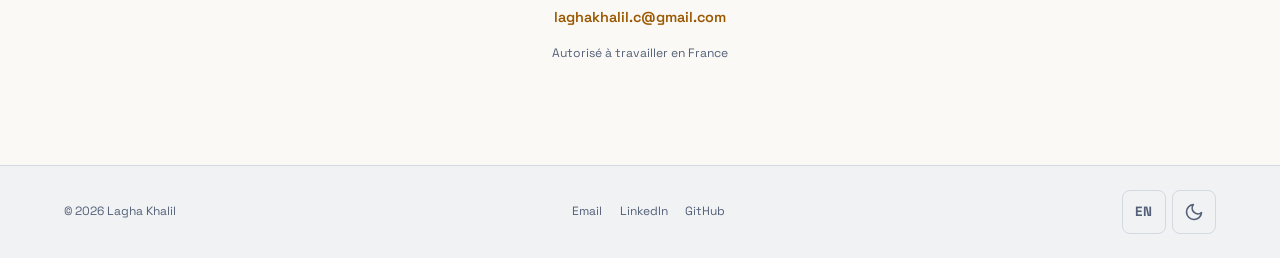
==== commit 7af7be01: "Update the ENP DC motor case study and reports" ====
--- a/index.html
+++ b/index.html
@@ -35,7 +35,7 @@
       } catch (e) { }
     })();
   </script>
-  <script src="js/main.js?v=b64e37f0c9eb" defer></script>
+  <script src="js/main.js?v=c05755c2ef73" defer></script>
   <script type="application/ld+json">
   {
     "@context": "https://schema.org",
@@ -203,14 +203,14 @@
           </article>
           <article class="card project-card reveal" data-category="control power">
             <a class="project-image-link" href="projects/dc-motor-cascade-control.html" aria-label="Commande en cascade d’un moteur DC" data-fr-label="Commande en cascade d’un moteur DC" data-en-label="Cascade control of a DC motor">
-              <img class="project-image" src="assets/projects/dc-motor-response.png" width="1920" height="819" loading="lazy" decoding="async" alt="Réponse simulée de la commande du moteur DC" data-fr-alt="Réponse simulée de la commande du moteur DC" data-en-alt="Simulated DC-motor control response">
+              <img class="project-image" src="assets/projects/dc-motor-response.png" width="1920" height="819" loading="lazy" decoding="async" alt="Réponse du modèle moyen du moteur DC calculée en Python" data-fr-alt="Réponse du modèle moyen du moteur DC calculée en Python" data-en-alt="Response of the averaged DC-motor model calculated in Python">
               <span class="project-number" aria-hidden="true">04</span><span class="project-image-label" data-i18n="proj.kind.simulation">Simulation</span>
             </a>
             <div class="project-body">
-              <span class="card-meta" data-i18n="p6.meta">MATLAB / Simulink · Python</span>
+              <span class="card-meta" data-i18n="p6.meta">ENP d’Alger · Simulink / Simscape</span>
               <h3 data-i18n="p6.h">Commande en cascade d’un moteur DC</h3>
-              <p data-i18n="p6.p">Une boucle de courant rapide et une boucle de vitesse externe, alimentées par un pont à thyristors triphasé.</p>
-              <ul class="tags"><li>PI / PID</li><li>Thyristors</li><li>Python</li></ul>
+              <p data-i18n="p6.p">Une commande de vitesse et de courant étudiée par schéma-blocs, puis simulée avec un pont à thyristors triphasé.</p>
+              <ul class="tags"><li>PI / PID</li><li>Thyristors</li><li>Simscape Electrical</li></ul>
               <div class="project-summary"><strong data-i18n="p6.metric">2 boucles</strong><span data-i18n="p6.metric.label">courant &amp; vitesse</span></div>
               <div class="project-links"><a class="project-explore" href="projects/dc-motor-cascade-control.html"><span data-i18n="proj.explore">Découvrir le projet</span><span aria-hidden="true">↗</span></a><a class="project-source js-doc" href="reports/dc-motor-cascade-control-report.pdf" data-fr="reports/dc-motor-cascade-control-report.pdf" data-en="reports/dc-motor-cascade-control-report-en.pdf" target="_blank" rel="noopener"><span data-i18n="proj.report">Rapport PDF</span> ↗</a><a class="project-source" href="https://github.com/KhalilEllahLAGHA/DC-motor-cascade-control" target="_blank" rel="noopener">GitHub ↗</a></div>
             </div>
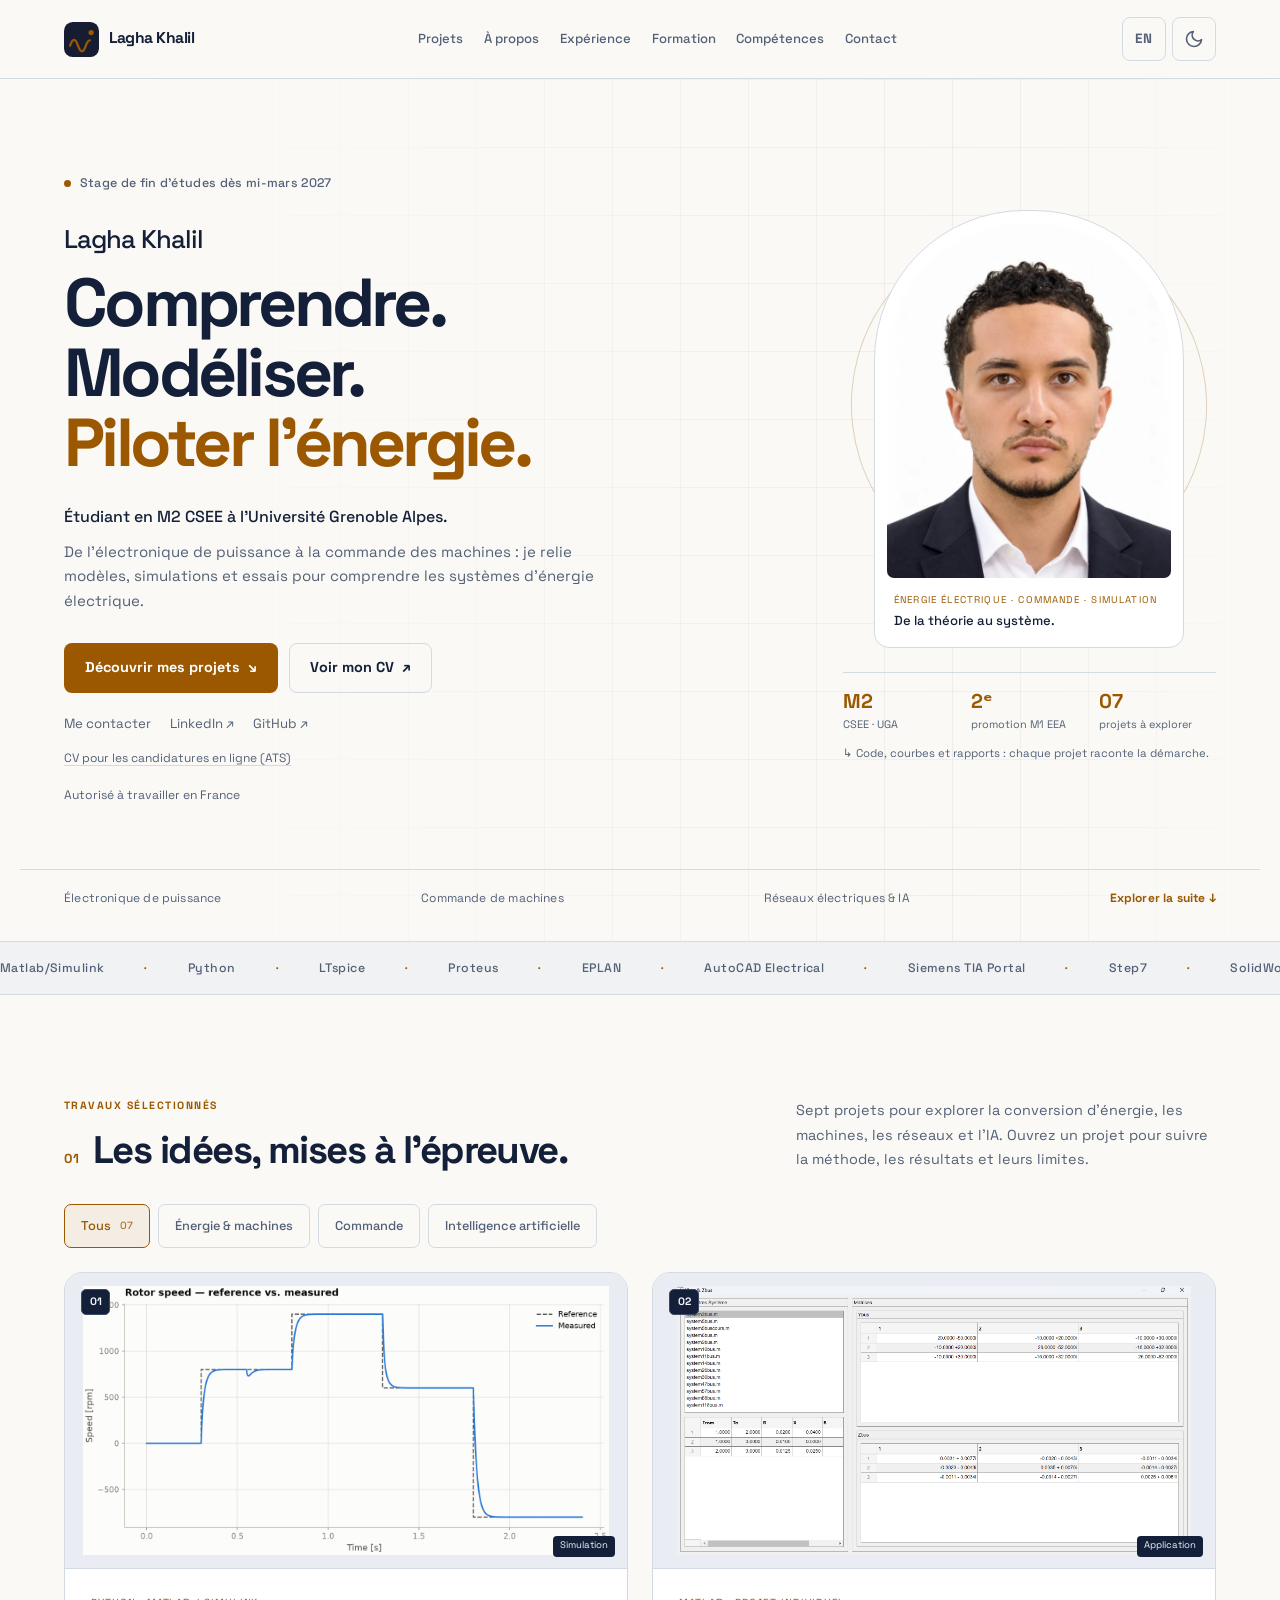
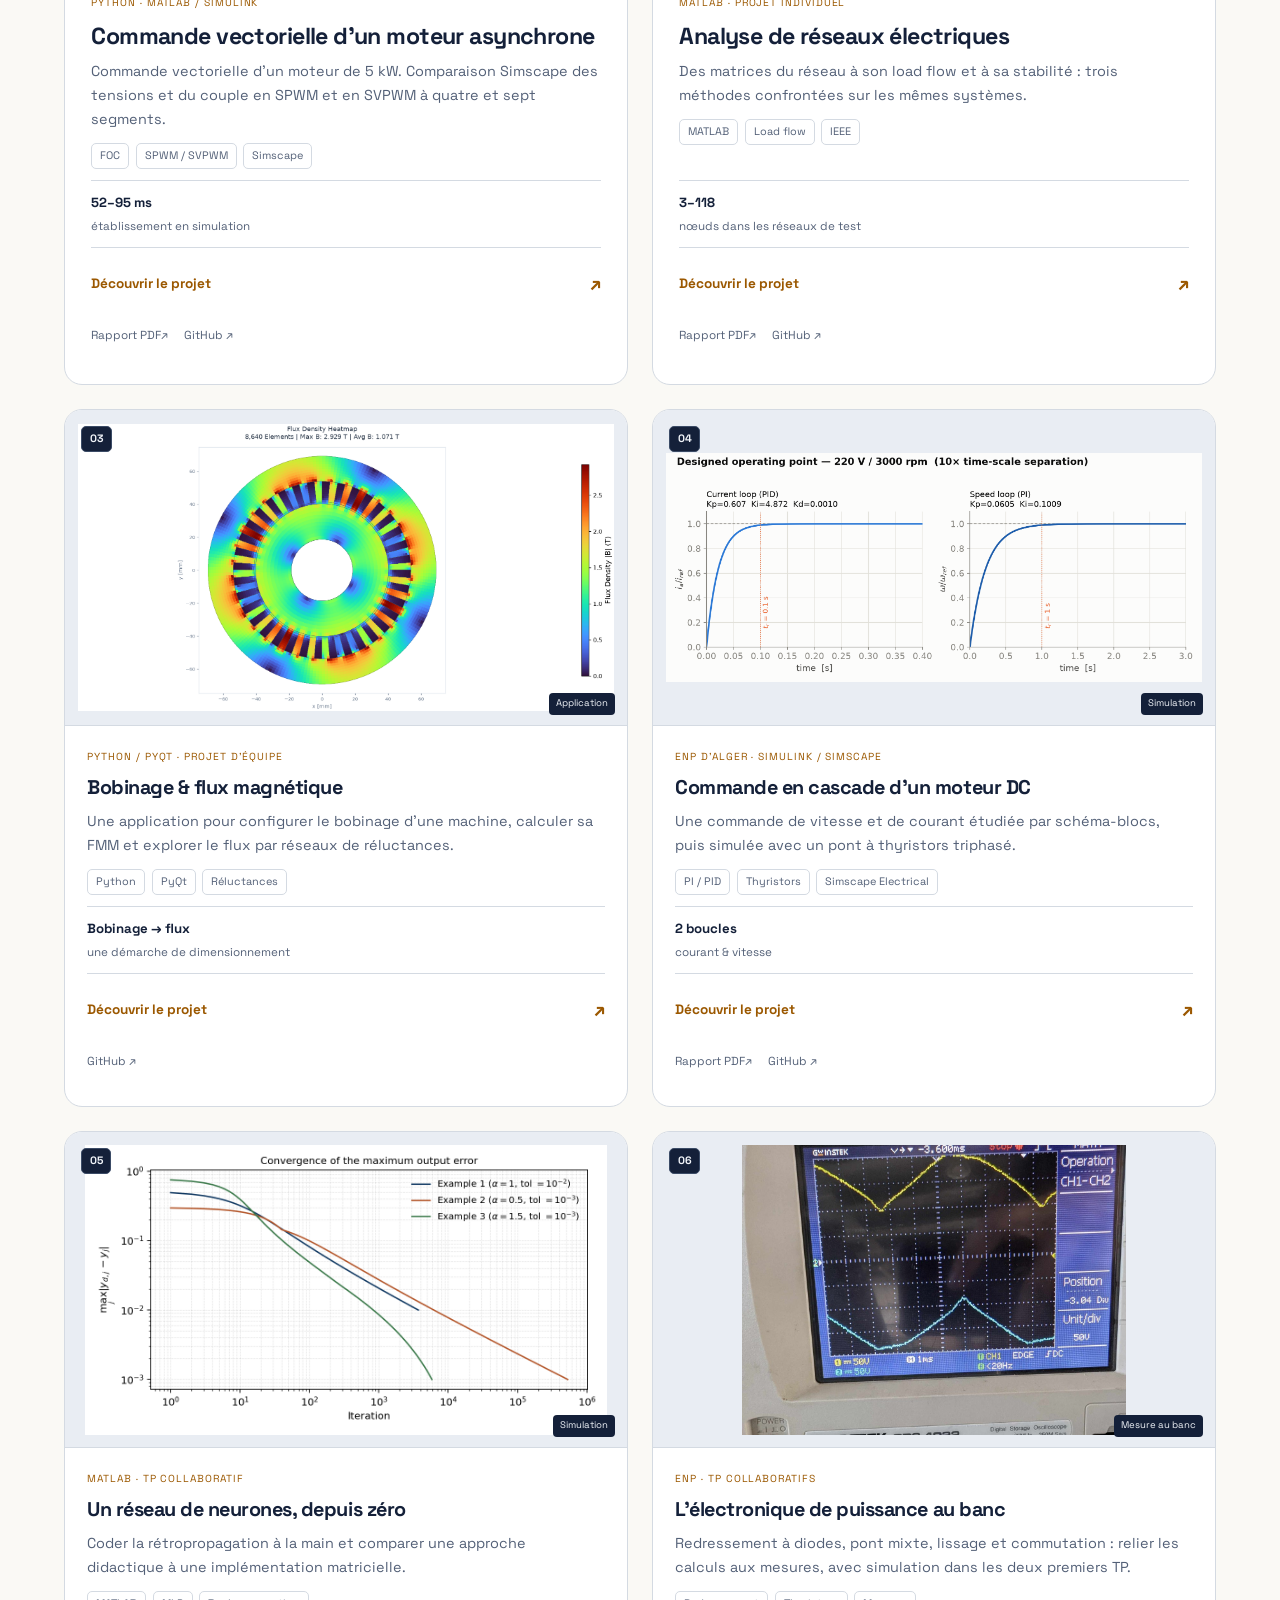
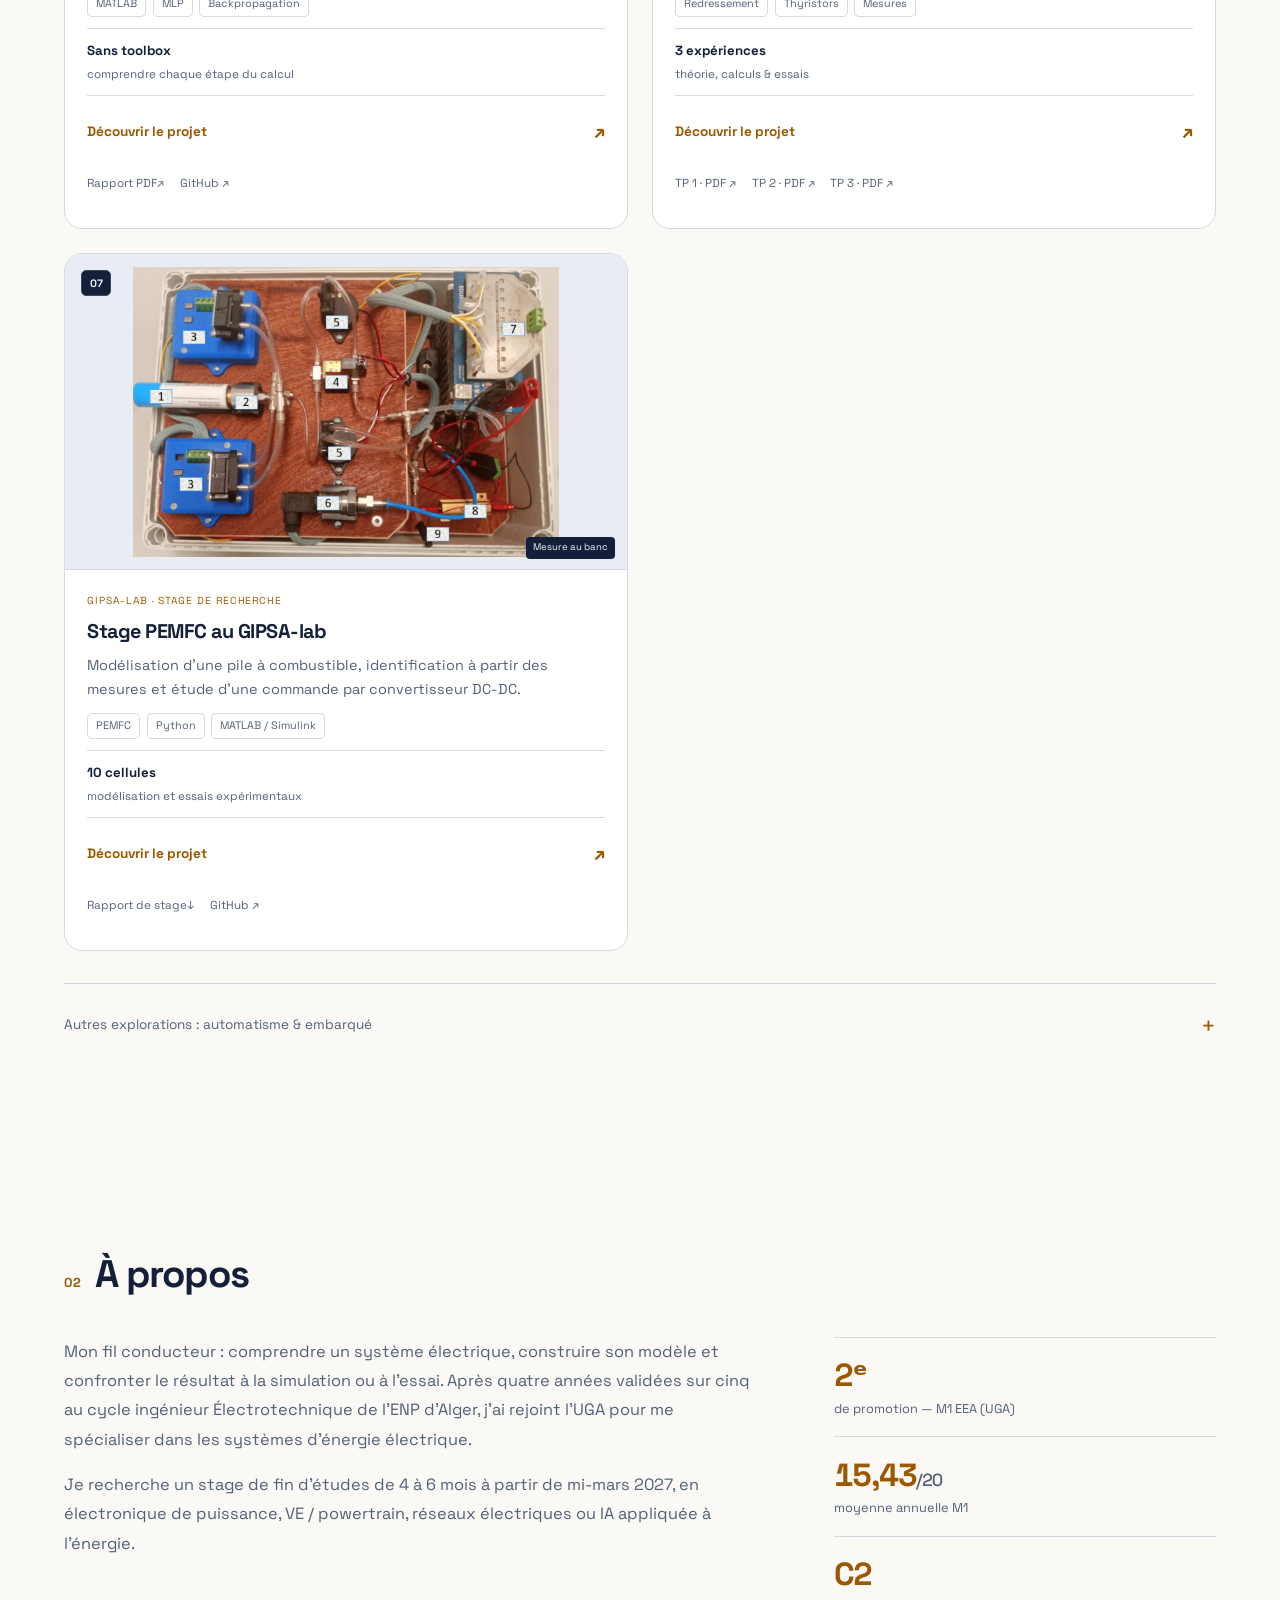
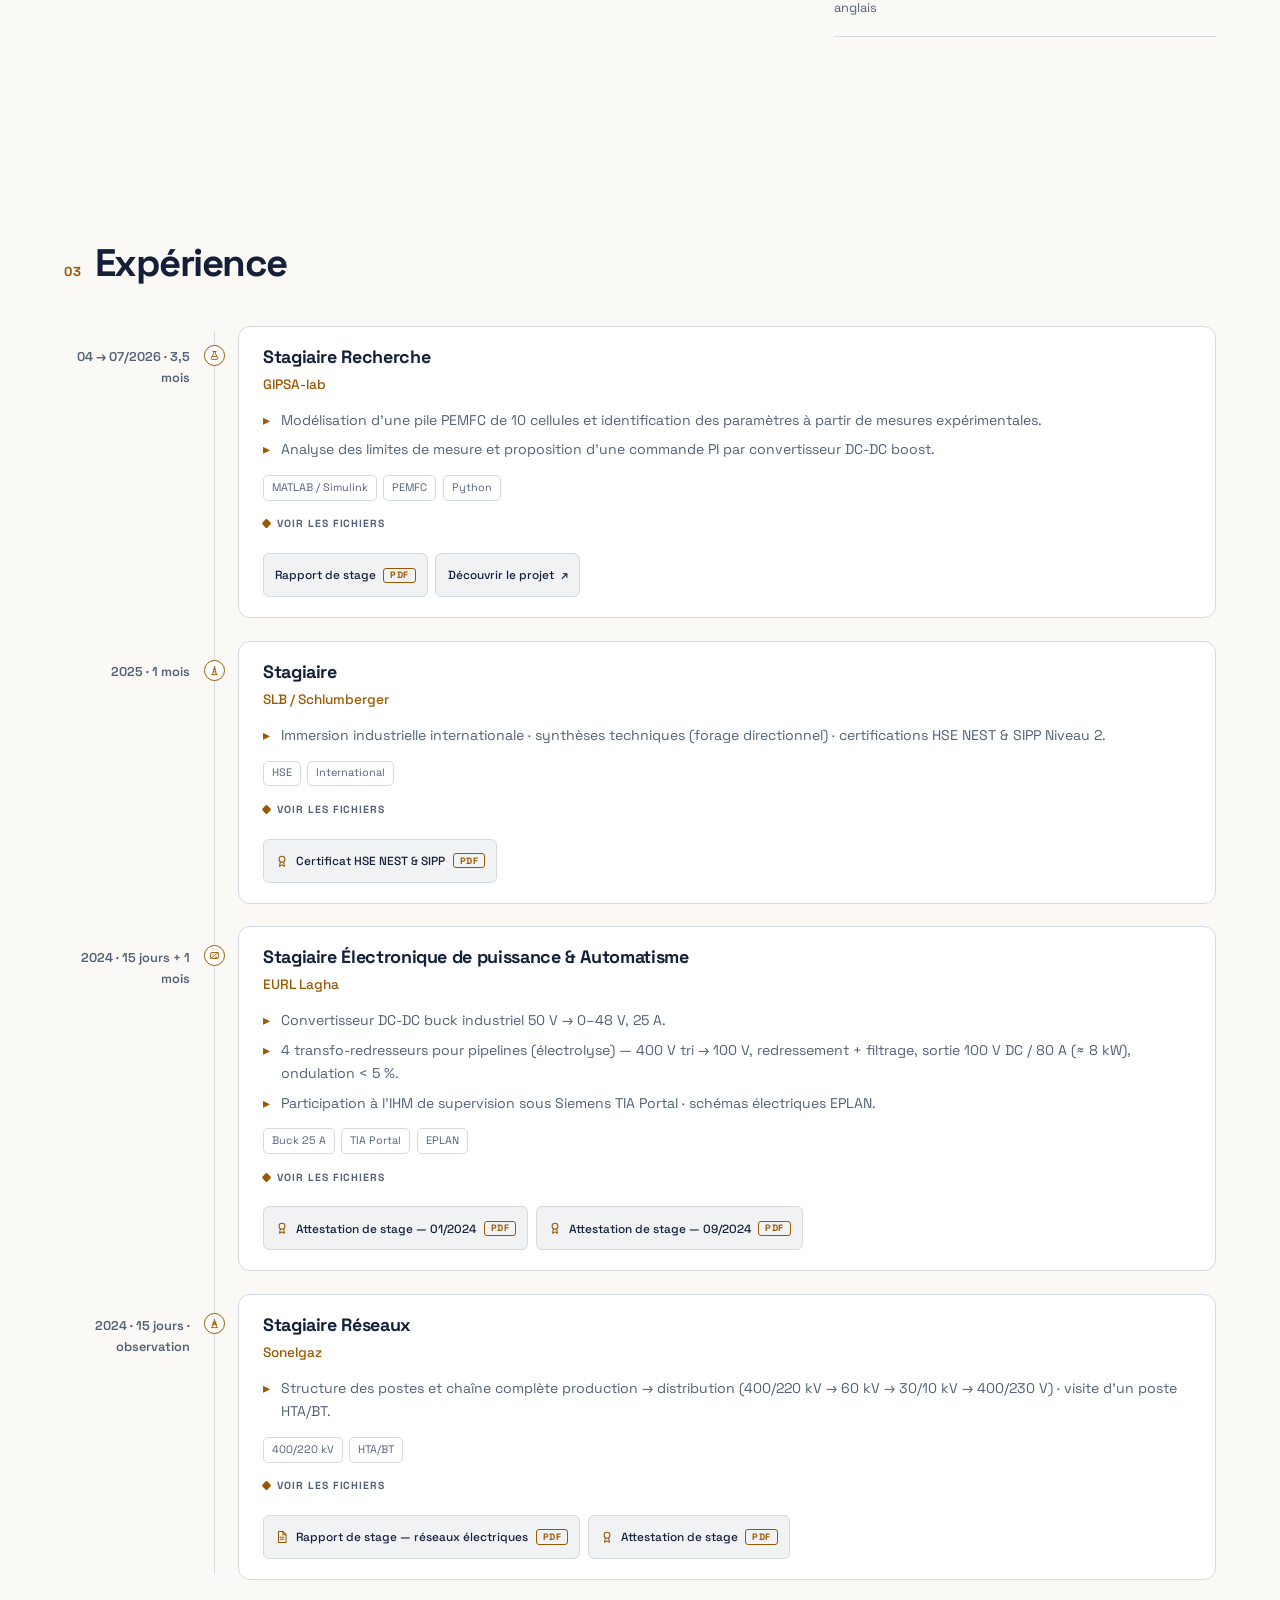
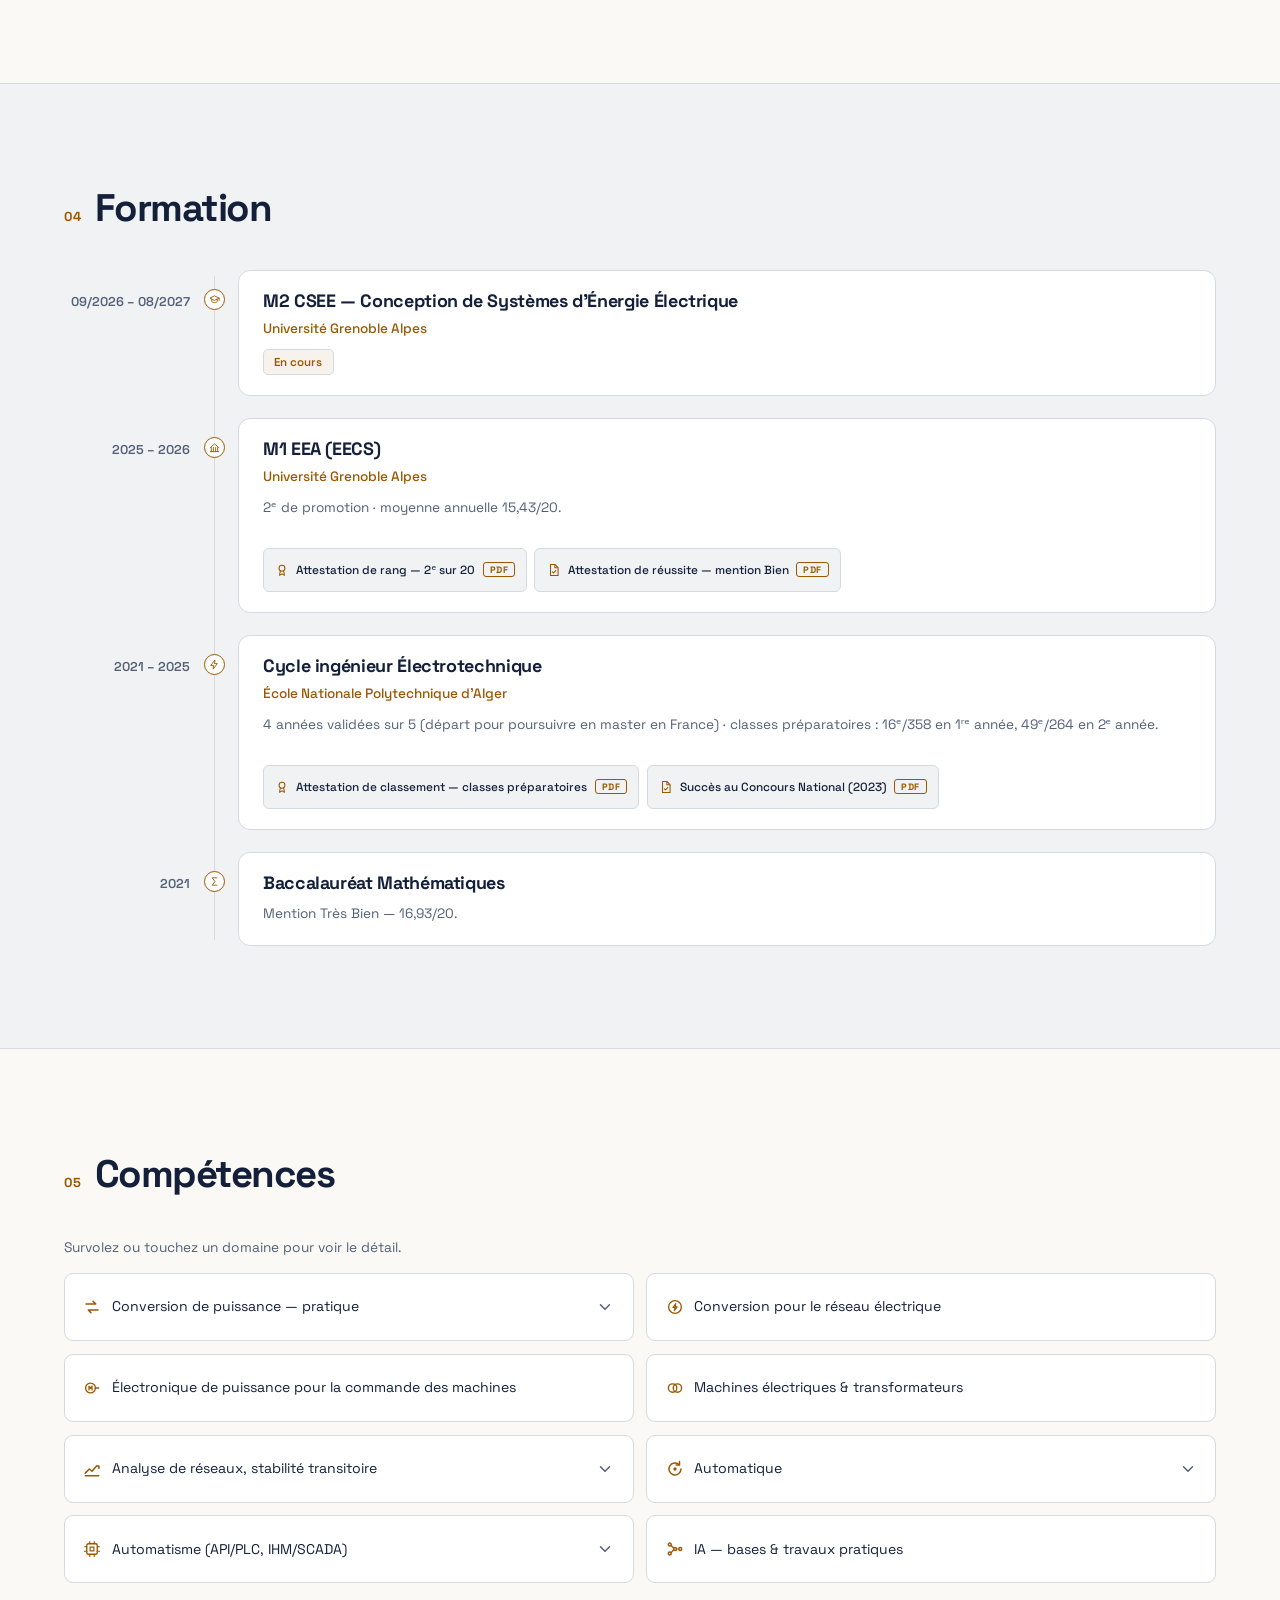
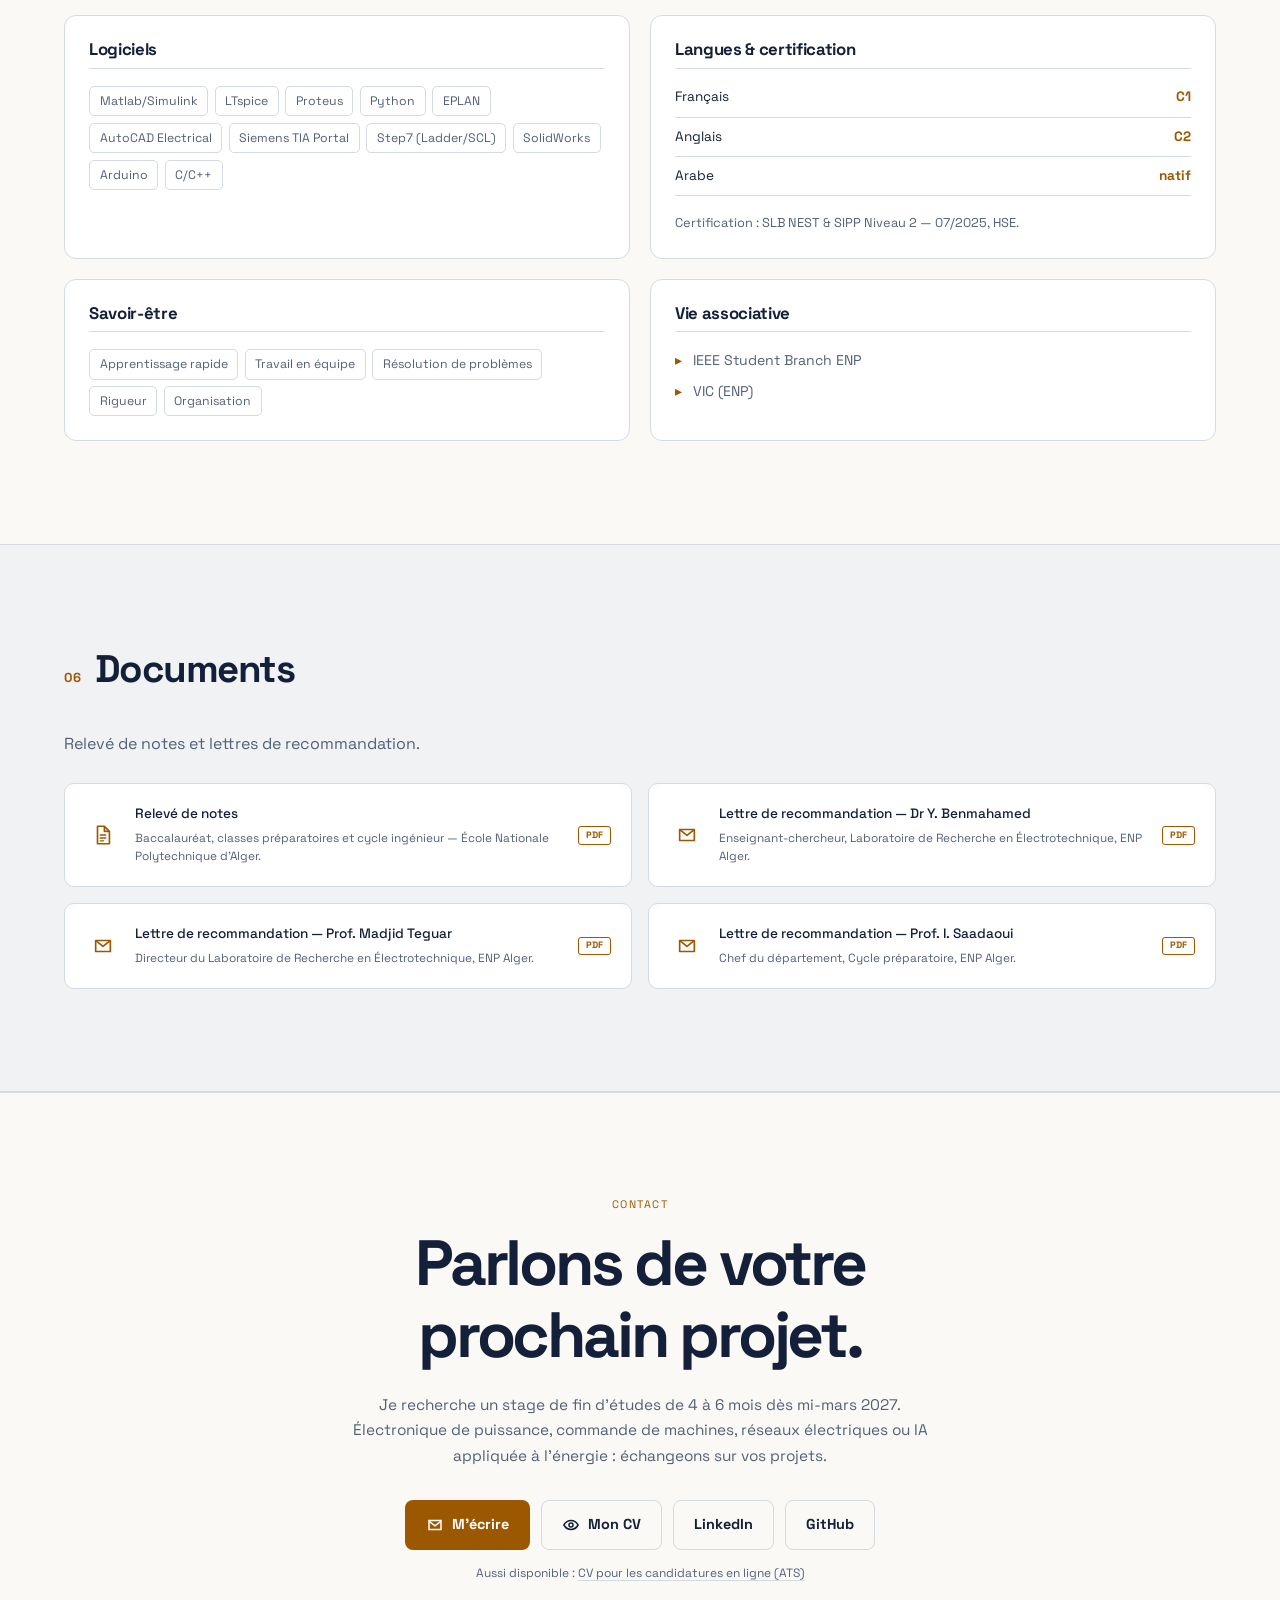
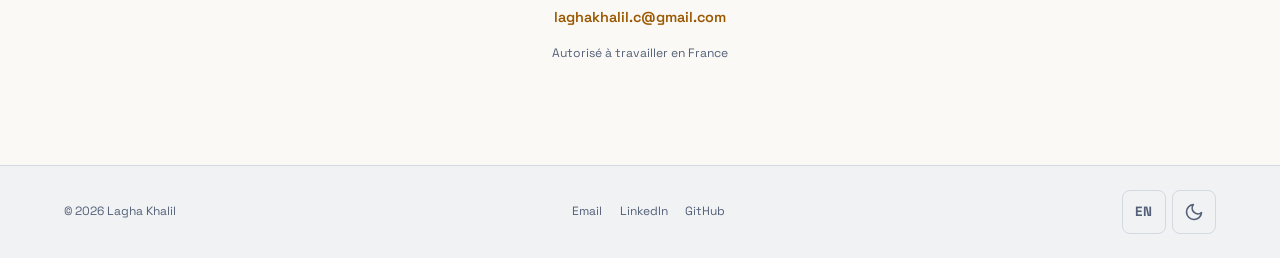
==== commit e9aee66d: "Refresh winding project screenshots and document FEMM mesh validation Replace winding app and plot i" ====
--- a/index.html
+++ b/index.html
@@ -1,598 +1,598 @@
-<!DOCTYPE html>
-<html lang="fr" data-theme="dark">
-<head>
-  <meta charset="utf-8">
-  <meta name="viewport" content="width=device-width, initial-scale=1, viewport-fit=cover">
-  <title>Lagha Khalil — Étudiant M2 CSEE | Électronique de puissance &amp; énergie</title>
-  <meta name="description" content="Lagha Khalil, étudiant M2 CSEE (Conception de Systèmes d'Énergie Électrique) à l'Université Grenoble Alpes. Électronique de puissance, VE/powertrain, réseaux électriques, IA appliquée à l'énergie. Stage de fin d’études de 4 à 6 mois à partir de mi-mars 2027.">
-  <link rel="canonical" href="https://khalilellahlagha.github.io/">
-  <meta name="theme-color" content="#0b101c">
-  <meta property="og:type" content="website">
-  <meta property="og:url" content="https://khalilellahlagha.github.io/">
-  <meta property="og:title" content="Lagha Khalil — Étudiant M2 CSEE | Électronique de puissance & énergie">
-  <meta property="og:description" content="Électronique de puissance, VE/powertrain, réseaux électriques, IA appliquée à l'énergie. Stage de fin d’études dès mi-mars 2027.">
-  <meta property="og:locale" content="fr_FR">
-  <meta property="og:locale:alternate" content="en_US">
-  <meta property="og:site_name" content="Lagha Khalil — Portfolio">
-  <meta property="og:image" content="https://khalilellahlagha.github.io/assets/og.png">
-  <meta property="og:image:width" content="1200">
-  <meta property="og:image:height" content="630">
-  <meta property="og:image:alt" content="Lagha Khalil — Étudiant M2 CSEE, électronique de puissance &amp; systèmes d'énergie">
-  <meta name="twitter:card" content="summary_large_image">
-  <meta name="twitter:image" content="https://khalilellahlagha.github.io/assets/og.png">
-  <link rel="icon" type="image/svg+xml" href="data:image/svg+xml,%3Csvg xmlns='http://www.w3.org/2000/svg' viewBox='0 0 64 64'%3E%3Crect width='64' height='64' rx='14' fill='%230b1120'/%3E%3Cpath d='M10 44q7-20 14 0t14 0q3.5-10 7-10' stroke='%23fbbf24' stroke-width='4' fill='none' stroke-linecap='round'/%3E%3Ccircle cx='50' cy='20' r='5' fill='%23fbbf24'/%3E%3C/svg%3E">
-  <link rel="preconnect" href="https://fonts.googleapis.com">
-  <link rel="preconnect" href="https://fonts.gstatic.com" crossorigin>
-  <link rel="stylesheet" href="https://fonts.googleapis.com/css2?family=Space+Grotesk:wght@400;500;700&amp;display=swap">
-  <link rel="stylesheet" href="css/style.css?v=05fef05e9916">
-  <script>
-    (function () {
-      try {
-        var t = localStorage.getItem('kl-theme');
-        if (!t) { t = (window.matchMedia && matchMedia('(prefers-color-scheme: light)').matches) ? 'light' : 'dark'; }
-        document.documentElement.dataset.theme = t;
-        document.documentElement.classList.add('js');
-      } catch (e) { }
-    })();
-  </script>
-  <script src="js/main.js?v=c05755c2ef73" defer></script>
-  <script type="application/ld+json">
-  {
-    "@context": "https://schema.org",
-    "@type": "Person",
-    "name": "Lagha Khalil",
-    "givenName": "Khalil",
-    "familyName": "Lagha",
-    "email": "mailto:laghakhalil.c@gmail.com",
-    "jobTitle": "Étudiant M2 CSEE — Conception de Systèmes d'Énergie Électrique",
-    "alumniOf": [
-      { "@type": "CollegeOrUniversity", "name": "Université Grenoble Alpes" },
-      { "@type": "CollegeOrUniversity", "name": "École Nationale Polytechnique d'Alger" }
-    ],
-    "knowsLanguage": ["fr", "en", "ar"],
-    "sameAs": [
-      "https://www.linkedin.com/in/khalil-ellah-lagha",
-      "https://github.com/KhalilEllahLAGHA"
-    ],
-    "url": "https://khalilellahlagha.github.io/"
-  }
-  </script>
-</head>
-<body class="portfolio-home">
-  <div class="scroll-progress" aria-hidden="true"><span></span></div>
-  <a class="skip-link" href="#accueil" data-i18n="skip">Aller au contenu</a>
-
-  <header class="site-header">
-    <div class="header-inner">
-      <a class="brand" href="#accueil" aria-label="Lagha Khalil — accueil" data-i18n-aria="aria.brand">
-        <svg class="brand-logo" viewBox="0 0 40 40" aria-hidden="true" focusable="false">
-          <rect width="40" height="40" rx="10" fill="var(--logo-bg)"/>
-          <path d="M7 27q4.5-13 9 0t9 0q2-6 4.5-6" stroke="var(--accent)" stroke-width="2.6" fill="none" stroke-linecap="round"/>
-          <circle cx="31" cy="12" r="3" fill="var(--accent)"/>
-        </svg>
-        <span class="brand-name" data-i18n="person.name">Lagha Khalil</span>
-      </a>
-
-      <nav class="nav" id="site-nav" aria-label="Navigation principale" data-i18n-aria="aria.nav">
-        <ul>
-          <li><a href="#projets" data-i18n="nav.proj">Projets</a></li>
-          <li><a href="#a-propos" data-i18n="nav.about">À propos</a></li>
-          <li><a href="#experience" data-i18n="nav.exp">Expérience</a></li>
-          <li><a href="#formation" data-i18n="nav.edu">Formation</a></li>
-          <li><a href="#competences" data-i18n="nav.skills">Compétences</a></li>
-          <li><a href="#contact" data-i18n="nav.contact">Contact</a></li>
-        </ul>
-      </nav>
-
-      <div class="header-actions">
-        <button type="button" class="ctrl lang-toggle" aria-label="Switch to English">EN</button>
-        <button type="button" class="ctrl theme-toggle" aria-label="Basculer en thème clair" aria-pressed="true">
-          <svg class="icon-moon" viewBox="0 0 24 24" aria-hidden="true" focusable="false"><path d="M21 12.8A9 9 0 1 1 11.2 3a7 7 0 0 0 9.8 9.8Z" fill="none" stroke="currentColor" stroke-width="2" stroke-linecap="round" stroke-linejoin="round"/></svg>
-          <svg class="icon-sun" viewBox="0 0 24 24" aria-hidden="true" focusable="false"><circle cx="12" cy="12" r="4" fill="none" stroke="currentColor" stroke-width="2"/><path d="M12 2v2m0 16v2M2 12h2m16 0h2M4.9 4.9l1.4 1.4m11.4 11.4 1.4 1.4M19.1 4.9l-1.4 1.4M6.3 17.7l-1.4 1.4" stroke="currentColor" stroke-width="2" stroke-linecap="round"/></svg>
-        </button>
-        <button type="button" class="ctrl burger" aria-expanded="false" aria-controls="site-nav" aria-label="Menu" data-i18n-aria="aria.menu">
-          <span class="burger-bar" aria-hidden="true"></span>
-        </button>
-      </div>
-    </div>
-  </header>
-
-  <main id="main">
-    <!-- ============ HERO ============ -->
-    <section id="accueil" class="hero">
-      <div class="hero-grid" aria-hidden="true"></div>
-      <div class="container hero-inner">
-        <div class="hero-copy">
-          <p class="hero-kicker reveal"><span class="pulse-dot" aria-hidden="true"></span><span data-i18n="hero.kicker">Stage de fin d’études dès mi-mars 2027</span></p>
-          <h1 class="reveal"><span data-i18n="person.name">Lagha Khalil</span></h1>
-          <p class="hero-heading reveal"><span class="hero-line" data-i18n="hero.line1">Comprendre.</span><span class="hero-line" data-i18n="hero.line2">Modéliser.</span><span class="hero-line accent" data-i18n="hero.line3">Piloter l’énergie.</span></p>
-          <p class="tagline reveal" data-i18n="hero.tagline">Étudiant en M2 CSEE à l’Université Grenoble Alpes.</p>
-          <p class="subline reveal" data-i18n="hero.subline">De l’électronique de puissance à la commande des machines : je relie modèles, simulations et essais pour comprendre les systèmes d’énergie électrique.</p>
-          <div class="cta-row reveal">
-            <a class="btn btn-primary" href="#projets"><span data-i18n="cta.projects">Découvrir mes projets</span><span aria-hidden="true">↘</span></a>
-            <a class="btn btn-ghost js-cv-design" href="cv/CV_Lagha_Khalil_CSEE_FR.pdf" target="_blank" rel="noopener"><span data-i18n="cta.cv">Voir mon CV</span><span aria-hidden="true">↗</span></a>
-          </div>
-          <div class="hero-links reveal">
-            <a href="mailto:laghakhalil.c@gmail.com" data-i18n="cta.contact">Me contacter</a>
-            <a href="https://www.linkedin.com/in/khalil-ellah-lagha" target="_blank" rel="noopener">LinkedIn ↗</a>
-            <a href="https://github.com/KhalilEllahLAGHA" target="_blank" rel="noopener">GitHub ↗</a>
-          </div>
-          <p class="cv-alt reveal"><a class="js-cv-ats" href="cv/CV_Lagha_Khalil_CSEE_FR.pdf" download><span data-i18n="cta.cvats2">CV pour les candidatures en ligne (ATS)</span></a></p>
-          <p class="hero-meta reveal"><span data-i18n="hero.work">Autorisé à travailler en France</span></p>
-        </div>
-        <aside class="hero-visual reveal" aria-label="Profil en bref" data-i18n-aria="aria.profile">
-          <figure class="portrait-frame">
-            <div class="portrait-orbit" aria-hidden="true"></div>
-            <img class="hero-portrait" src="assets/portrait-2026-09-30.webp" width="640" height="800" fetchpriority="high" alt="Portrait de Lagha Khalil" data-fr-alt="Portrait de Lagha Khalil" data-en-alt="Portrait of Khalil Lagha">
-            <figcaption class="portrait-caption"><small data-i18n="hero.portrait.label">Énergie électrique · Commande · Simulation</small><strong data-i18n="hero.portrait.title">De la théorie au système.</strong></figcaption>
-          </figure>
-          <div class="hero-proof">
-            <div class="proof-item"><strong>M2</strong><span>CSEE · UGA</span></div>
-            <div class="proof-item"><strong data-i18n="stat1v">2ᵉ</strong><span data-i18n="hero.proof.rank">promotion M1 EEA</span></div>
-            <div class="proof-item"><strong>07</strong><span data-i18n="hero.proof.projects">projets à explorer</span></div>
-          </div>
-          <p class="hero-side-note"><span aria-hidden="true">↳</span> <span data-i18n="hero.side.note">Code, courbes et rapports : chaque projet raconte la démarche.</span></p>
-        </aside>
-      </div>
-      <div class="container hero-footline"><span data-i18n="chip1">Électronique de puissance</span><span data-i18n="hero.focus2">Commande de machines</span><span data-i18n="hero.focus3">Réseaux électriques & IA</span><a href="#projets" data-i18n="hero.scroll">Explorer la suite ↓</a></div>
-    </section>
-
-    <!-- ============ OUTILS (marquee) ============ -->
-    <div class="tools-strip" aria-hidden="true">
-      <div class="tools-track">
-        <span>Matlab/Simulink</span><span>Python</span><span>LTspice</span><span>Proteus</span><span>EPLAN</span><span>AutoCAD Electrical</span><span>Siemens TIA Portal</span><span>Step7</span><span>SolidWorks</span><span>Arduino</span><span>C/C++</span><span>Git</span>
-        <span>Matlab/Simulink</span><span>Python</span><span>LTspice</span><span>Proteus</span><span>EPLAN</span><span>AutoCAD Electrical</span><span>Siemens TIA Portal</span><span>Step7</span><span>SolidWorks</span><span>Arduino</span><span>C/C++</span><span>Git</span>
-      </div>
-    </div>
-
-    <section id="projets" class="section projects-section">
-      <div class="container">
-        <div class="section-heading reveal">
-          <div><p class="section-overline" data-i18n="proj.overline">Travaux sélectionnés</p><h2 class="sec-title"><span class="sec-n" aria-hidden="true">01</span><span data-i18n="proj.title">Les idées, mises à l’épreuve.</span></h2></div>
-          <p class="section-intro" data-i18n="proj.intro">Sept projets pour explorer la conversion d’énergie, les machines, les réseaux et l’IA. Ouvrez un projet pour suivre la méthode, les résultats et leurs limites.</p>
-        </div>
-        <div class="project-filters" role="group" aria-label="Filtrer les projets" data-i18n-aria="aria.filters" hidden>
-          <button class="project-filter" type="button" data-filter="all" aria-pressed="true"><span data-i18n="filter.all">Tous</span><span class="filter-count">07</span></button>
-          <button class="project-filter" type="button" data-filter="power" aria-pressed="false" data-i18n="filter.power">Énergie & machines</button>
-          <button class="project-filter" type="button" data-filter="control" aria-pressed="false" data-i18n="filter.control">Commande</button>
-          <button class="project-filter" type="button" data-filter="ai" aria-pressed="false" data-i18n="filter.ai">Intelligence artificielle</button>
-        </div>
-        <p class="sr-only project-filter-status" aria-live="polite" aria-atomic="true"></p>
-        <div class="cards project-grid">
-          <article class="card project-card featured reveal" data-category="power control">
-            <a class="project-image-link" href="projects/foc-induction-motor.html" aria-label="Commande vectorielle d’un moteur asynchrone" data-fr-label="Commande vectorielle d’un moteur asynchrone" data-en-label="Field-oriented control of an induction motor">
-              <img class="project-image" src="assets/projects/foc-speed-tracking.png" width="1350" height="690" loading="lazy" decoding="async" alt="Résultat de suivi de vitesse FOC" data-fr-alt="Résultat de suivi de vitesse FOC" data-en-alt="FOC speed-tracking simulation result">
-              <span class="project-number" aria-hidden="true">01</span><span class="project-image-label" data-i18n="proj.kind.simulation">Simulation</span>
-            </a>
-            <div class="project-body">
-              <span class="card-meta" data-i18n="p3.meta">Python · MATLAB / Simulink</span>
-              <h3 data-i18n="p3.h">Commande vectorielle d’un moteur asynchrone</h3>
-              <p data-i18n="p3.p">Commande vectorielle d’un moteur de 5 kW. Comparaison Simscape des tensions et du couple en SPWM et en SVPWM à quatre et sept segments.</p>
-              <ul class="tags"><li>FOC</li><li>SPWM / SVPWM</li><li>Simscape</li></ul>
-              <div class="project-summary"><strong data-i18n="p3.metric">52–95 ms</strong><span data-i18n="p3.metric.label">établissement en simulation</span></div>
-              <div class="project-links"><a class="project-explore" href="projects/foc-induction-motor.html"><span data-i18n="proj.explore">Découvrir le projet</span><span aria-hidden="true">↗</span></a><a class="project-source js-doc" href="reports/foc-induction-motor-report.pdf" data-fr="reports/foc-induction-motor-report.pdf" data-en="reports/foc-induction-motor-report-en.pdf" target="_blank" rel="noopener"><span data-i18n="proj.report">Rapport PDF</span> ↗</a><a class="project-source" href="https://github.com/KhalilEllahLAGHA/foc-induction-motor" target="_blank" rel="noopener">GitHub ↗</a></div>
-            </div>
-          </article>
-          <article class="card project-card featured reveal" data-category="power">
-            <a class="project-image-link" href="projects/power-grid-analysis.html" aria-label="Analyse de réseaux électriques" data-fr-label="Analyse de réseaux électriques" data-en-label="Power grid analysis">
-              <img class="project-image" src="assets/projects/grid-interface.png" width="1915" height="1003" loading="lazy" decoding="async" alt="Interface MATLAB d’analyse de réseaux" data-fr-alt="Interface MATLAB d’analyse de réseaux" data-en-alt="MATLAB power-grid analysis interface">
-              <span class="project-number" aria-hidden="true">02</span><span class="project-image-label" data-i18n="proj.kind.application">Application</span>
-            </a>
-            <div class="project-body">
-              <span class="card-meta" data-i18n="p1.meta">MATLAB · Projet individuel</span>
-              <h3 data-i18n="p1.h">Analyse de réseaux électriques</h3>
-              <p data-i18n="p1.p">Des matrices du réseau à son load flow et à sa stabilité : trois méthodes confrontées sur les mêmes systèmes.</p>
-              <ul class="tags"><li>MATLAB</li><li>Load flow</li><li>IEEE</li></ul>
-              <div class="project-summary"><strong data-i18n="p1.metric">3–118</strong><span data-i18n="p1.metric.label">nœuds dans les réseaux de test</span></div>
-              <div class="project-links"><a class="project-explore" href="projects/power-grid-analysis.html"><span data-i18n="proj.explore">Découvrir le projet</span><span aria-hidden="true">↗</span></a><a class="project-source js-doc" href="reports/power-grid-analysis-report.pdf" data-fr="reports/power-grid-analysis-report.pdf" data-en="reports/power-grid-analysis-report-en.pdf" target="_blank" rel="noopener"><span data-i18n="proj.report">Rapport PDF</span> ↗</a><a class="project-source" href="https://github.com/KhalilEllahLAGHA/Power-grid-analysis-MATLAB" target="_blank" rel="noopener">GitHub ↗</a></div>
-            </div>
-          </article>
-          <article class="card project-card reveal" data-category="power">
-            <a class="project-image-link" href="projects/winding-flux-analysis.html" aria-label="Bobinage &amp; flux magnétique" data-fr-label="Bobinage &amp; flux magnétique" data-en-label="Winding &amp; magnetic flux">
-              <img class="project-image" src="assets/projects/winding-flux-heatmap.png" width="1152" height="720" loading="lazy" decoding="async" alt="Carte de densité de flux magnétique" data-fr-alt="Carte de densité de flux magnétique" data-en-alt="Magnetic flux-density map">
-              <span class="project-number" aria-hidden="true">03</span><span class="project-image-label" data-i18n="proj.kind.application">Application</span>
-            </a>
-            <div class="project-body">
-              <span class="card-meta" data-i18n="p2.meta">Python / PyQt · Projet d’équipe</span>
-              <h3 data-i18n="p2.h">Bobinage &amp; flux magnétique</h3>
-              <p data-i18n="p2.p">Une application pour configurer le bobinage d’une machine, calculer sa FMM et explorer le flux par réseaux de réluctances.</p>
-              <ul class="tags"><li>Python</li><li>PyQt</li><li data-i18n="p2.t2">Réluctances</li></ul>
-              <div class="project-summary"><strong data-i18n="p2.metric">Bobinage → flux</strong><span data-i18n="p2.metric.label">une démarche de dimensionnement</span></div>
-              <div class="project-links"><a class="project-explore" href="projects/winding-flux-analysis.html"><span data-i18n="proj.explore">Découvrir le projet</span><span aria-hidden="true">↗</span></a><a class="project-source" href="https://github.com/KhalilEllahLAGHA/Winding-and-flux-analysis-program" target="_blank" rel="noopener">GitHub ↗</a></div>
-            </div>
-          </article>
-          <article class="card project-card reveal" data-category="control power">
-            <a class="project-image-link" href="projects/dc-motor-cascade-control.html" aria-label="Commande en cascade d’un moteur DC" data-fr-label="Commande en cascade d’un moteur DC" data-en-label="Cascade control of a DC motor">
-              <img class="project-image" src="assets/projects/dc-motor-response.png" width="1920" height="819" loading="lazy" decoding="async" alt="Réponse du modèle moyen du moteur DC calculée en Python" data-fr-alt="Réponse du modèle moyen du moteur DC calculée en Python" data-en-alt="Response of the averaged DC-motor model calculated in Python">
-              <span class="project-number" aria-hidden="true">04</span><span class="project-image-label" data-i18n="proj.kind.simulation">Simulation</span>
-            </a>
-            <div class="project-body">
-              <span class="card-meta" data-i18n="p6.meta">ENP d’Alger · Simulink / Simscape</span>
-              <h3 data-i18n="p6.h">Commande en cascade d’un moteur DC</h3>
-              <p data-i18n="p6.p">Une commande de vitesse et de courant étudiée par schéma-blocs, puis simulée avec un pont à thyristors triphasé.</p>
-              <ul class="tags"><li>PI / PID</li><li>Thyristors</li><li>Simscape Electrical</li></ul>
-              <div class="project-summary"><strong data-i18n="p6.metric">2 boucles</strong><span data-i18n="p6.metric.label">courant &amp; vitesse</span></div>
-              <div class="project-links"><a class="project-explore" href="projects/dc-motor-cascade-control.html"><span data-i18n="proj.explore">Découvrir le projet</span><span aria-hidden="true">↗</span></a><a class="project-source js-doc" href="reports/dc-motor-cascade-control-report.pdf" data-fr="reports/dc-motor-cascade-control-report.pdf" data-en="reports/dc-motor-cascade-control-report-en.pdf" target="_blank" rel="noopener"><span data-i18n="proj.report">Rapport PDF</span> ↗</a><a class="project-source" href="https://github.com/KhalilEllahLAGHA/DC-motor-cascade-control" target="_blank" rel="noopener">GitHub ↗</a></div>
-            </div>
-          </article>
-          <article class="card project-card reveal" data-category="ai">
-            <a class="project-image-link" href="projects/mlp-backpropagation.html" aria-label="Un réseau de neurones, depuis zéro" data-fr-label="Un réseau de neurones, depuis zéro" data-en-label="A neural network, from scratch">
-              <img class="project-image" src="assets/projects/mlp-convergence.png" width="1152" height="640" loading="lazy" decoding="async" alt="Convergence de l’apprentissage du réseau de neurones" data-fr-alt="Convergence de l’apprentissage du réseau de neurones" data-en-alt="Neural-network learning convergence">
-              <span class="project-number" aria-hidden="true">05</span><span class="project-image-label" data-i18n="proj.kind.simulation">Simulation</span>
-            </a>
-            <div class="project-body">
-              <span class="card-meta" data-i18n="p8.meta">MATLAB · TP collaboratif</span>
-              <h3 data-i18n="p8.h">Un réseau de neurones, depuis zéro</h3>
-              <p data-i18n="p8.p">Coder la rétropropagation à la main et comparer une approche didactique à une implémentation matricielle.</p>
-              <ul class="tags"><li>MATLAB</li><li>MLP</li><li>Backpropagation</li></ul>
-              <div class="project-summary"><strong data-i18n="p8.metric">Sans toolbox</strong><span data-i18n="p8.metric.label">comprendre chaque étape du calcul</span></div>
-              <div class="project-links"><a class="project-explore" href="projects/mlp-backpropagation.html"><span data-i18n="proj.explore">Découvrir le projet</span><span aria-hidden="true">↗</span></a><a class="project-source js-doc" href="reports/mlp-backpropagation-report.pdf" data-fr="reports/mlp-backpropagation-report.pdf" data-en="reports/mlp-backpropagation-report-en.pdf" target="_blank" rel="noopener"><span data-i18n="proj.report">Rapport PDF</span> ↗</a><a class="project-source" href="https://github.com/KhalilEllahLAGHA/mlp-backpropagation-matlab" target="_blank" rel="noopener">GitHub ↗</a></div>
-            </div>
-          </article>
-          <article class="card project-card reveal" data-category="power">
-            <a class="project-image-link" href="projects/power-electronics-labs.html" aria-label="L’électronique de puissance au banc" data-fr-label="L’électronique de puissance au banc" data-en-label="Power electronics at the bench">
-              <img class="project-image" src="assets/projects/power-electronics-commutation.jpg" width="1200" height="904" loading="lazy" decoding="async" alt="Mesure à l’oscilloscope des tensions du demi-pont" data-fr-alt="Mesure à l’oscilloscope des tensions du demi-pont" data-en-alt="Oscilloscope measurement of half-bridge voltages">
-              <span class="project-number" aria-hidden="true">06</span><span class="project-image-label" data-i18n="proj.kind.bench">Mesure au banc</span>
-            </a>
-            <div class="project-body">
-              <span class="card-meta" data-i18n="p7.meta">ENP · TP collaboratifs</span>
-              <h3 data-i18n="p7.h">L’électronique de puissance au banc</h3>
-              <p data-i18n="p7.p">Redressement à diodes, pont mixte, lissage et commutation : relier les calculs aux mesures, avec simulation dans les deux premiers TP.</p>
-              <ul class="tags"><li data-i18n="p7.t1">Redressement</li><li>Thyristors</li><li data-i18n="proj.measurements">Mesures</li></ul>
-              <div class="project-summary"><strong data-i18n="p7.metric">3 expériences</strong><span data-i18n="p7.metric.label">théorie, calculs &amp; essais</span></div>
-              <div class="project-links"><a class="project-explore" href="projects/power-electronics-labs.html"><span data-i18n="proj.explore">Découvrir le projet</span><span aria-hidden="true">↗</span></a><a class="project-source" href="reports/tp-redressement-triphase-diodes.pdf" target="_blank" rel="noopener">TP 1 · PDF ↗</a><a class="project-source" href="reports/tp-pont-mixte-monophase.pdf" target="_blank" rel="noopener">TP 2 · PDF ↗</a><a class="project-source" href="reports/tp-redressement-lissage-commutation.pdf" target="_blank" rel="noopener">TP 3 · PDF ↗</a></div>
-            </div>
-          </article>
-          <article class="card project-card reveal" data-category="power control">
-            <a class="project-image-link" href="projects/pemfc-internship.html" aria-label="Stage PEMFC au GIPSA-lab" data-fr-label="Stage PEMFC au GIPSA-lab" data-en-label="PEMFC internship at GIPSA-lab">
-              <img class="project-image" src="assets/projects/pemfc-bench.png" width="1219" height="829" loading="lazy" decoding="async" alt="Banc expérimental de la pile PEMFC" data-fr-alt="Banc expérimental de la pile PEMFC" data-en-alt="PEMFC experimental bench">
-              <span class="project-number" aria-hidden="true">07</span><span class="project-image-label" data-i18n="proj.kind.bench">Mesure au banc</span>
-            </a>
-            <div class="project-body">
-              <span class="card-meta" data-i18n="pemfc.meta">GIPSA-lab · Stage de recherche</span>
-              <h3 data-i18n="pemfc.h">Stage PEMFC au GIPSA-lab</h3>
-              <p data-i18n="pemfc.p">Modélisation d’une pile à combustible, identification à partir des mesures et étude d’une commande par convertisseur DC-DC.</p>
-              <ul class="tags"><li>PEMFC</li><li>Python</li><li>MATLAB / Simulink</li></ul>
-              <div class="project-summary"><strong data-i18n="pemfc.metric">10 cellules</strong><span data-i18n="pemfc.metric.label">modélisation et essais expérimentaux</span></div>
-              <div class="project-links"><a class="project-explore" href="projects/pemfc-internship.html"><span data-i18n="proj.explore">Découvrir le projet</span><span aria-hidden="true">↗</span></a><a class="project-source" href="reports/Khalil_Lagha_PEMFC_Internship_Report.pdf" download="Khalil_Lagha_PEMFC_Internship_Report.pdf"><span data-i18n="pemfc.report">Rapport de stage</span> ↓</a><a class="project-source" href="https://github.com/KhalilEllahLAGHA/PEMFC_Internship_codes" target="_blank" rel="noopener">GitHub ↗</a></div>
-            </div>
-          </article>
-        </div>
-        <details class="additional-work">
-          <summary><span data-i18n="proj.additional">Autres explorations : automatisme & embarqué</span><span aria-hidden="true">+</span></summary>
-          <div class="additional-grid">
-            <article class="card"><span class="card-meta">Siemens Step7 · Ladder</span><h3 data-i18n="p4.h">Automatisme Siemens Step7</h3><p data-i18n="p4.p">IHM et programme Ladder d’un cycle démarrage/arrêt de machine, en simulation.</p></article>
-            <article class="card"><span class="card-meta">Arduino · C/C++</span><h3 data-i18n="p5.h">Robot suiveur de ligne</h3><p data-i18n="p5.p">Conception et programmation d’un robot suiveur de ligne, complétées par des travaux pratiques Arduino.</p><a class="project-source" href="reports/certificat-line-follower.pdf" target="_blank" rel="noopener"><span data-i18n="p5.cert">Certificat de participation</span> ↗</a></article>
-          </div>
-        </details>
-      </div>
-    </section>
-
-    <section id="a-propos" class="section">
-      <div class="container">
-        <h2 class="sec-title reveal"><span class="sec-n" aria-hidden="true">02</span><span data-i18n="about.title">À propos</span></h2>
-        <div class="about-grid">
-          <div class="about-text reveal">
-            <p data-i18n="about.p1">Mon fil conducteur : comprendre un système électrique, construire son modèle et confronter le résultat à la simulation ou à l’essai. Après quatre années validées sur cinq au cycle ingénieur Électrotechnique de l’ENP d’Alger, j’ai rejoint l’UGA pour me spécialiser dans les systèmes d’énergie électrique.</p>
-            <p data-i18n="about.p2">Je recherche un stage de fin d’études de 4 à 6 mois à partir de mi-mars 2027, en électronique de puissance, VE / powertrain, réseaux électriques ou IA appliquée à l’énergie.</p>
-          </div>
-          <div class="stat-cards">
-            <div class="stat reveal"><strong data-i18n="stat1v">2ᵉ</strong><span data-i18n="stat1l">de promotion — M1 EEA (UGA)</span></div>
-            <div class="stat reveal"><strong data-count="15.43" data-decimals="2">15,43<small>/20</small></strong><span data-i18n="stat2l">moyenne annuelle M1</span></div>
-            <div class="stat reveal"><strong>C2</strong><span data-i18n="stat3l">anglais</span></div>
-          </div>
-        </div>
-      </div>
-    </section>
-
-    <section id="experience" class="section">
-      <div class="container">
-        <h2 class="sec-title reveal"><span class="sec-n" aria-hidden="true">03</span><span data-i18n="exp.title">Expérience</span></h2>
-        <ol class="timeline experience-timeline">
-          <li class="tl-item reveal">
-            <span class="tl-date" data-i18n="x1.date">04 → 07/2026 · 3,5 mois</span>
-            <span class="tl-ico" aria-hidden="true"><svg viewBox="0 0 24 24" focusable="false"><path d="M10 3v5.2L4.8 17.5A2 2 0 0 0 6.6 20.5h10.8a2 2 0 0 0 1.8-3L14 8.2V3M8.5 3h7M7.5 14h9" fill="none" stroke="currentColor" stroke-width="2" stroke-linecap="round" stroke-linejoin="round"/></svg></span>
-            <div class="tl-card">
-              <h3 data-i18n="x1.role">Stagiaire Recherche</h3>
-              <p class="tl-org">GIPSA-lab</p>
-              <ul class="tl-list">
-                <li data-i18n="x1.p1">Modélisation d’une pile PEMFC de 10 cellules et identification des paramètres à partir de mesures expérimentales.</li>
-                <li data-i18n="x1.p2">Analyse des limites de mesure et proposition d’une commande PI par convertisseur DC-DC boost.</li>
-              </ul>
-              <ul class="tags"><li>MATLAB / Simulink</li><li>PEMFC</li><li>Python</li></ul>
-              <div class="card-files">
-                <span class="files-label" data-i18n="files.label">Voir les fichiers</span>
-                <a class="file-btn" href="reports/Khalil_Lagha_PEMFC_Internship_Report.pdf" download="Khalil_Lagha_PEMFC_Internship_Report.pdf"><span data-i18n="pemfc.report">Rapport de stage</span><span class="file-ext">PDF</span></a>
-                <a class="file-btn" href="projects/pemfc-internship.html"><span data-i18n="proj.explore">Découvrir le projet</span> ↗</a>
-              </div>
-            </div>
-          </li>
-          <li class="tl-item reveal">
-            <span class="tl-date" data-i18n="x2.date">2025 · 1 mois</span>
-            <span class="tl-ico" aria-hidden="true"><svg viewBox="0 0 24 24" focusable="false"><path d="M8 21 12 3l4 18M9.3 15h5.4M10.4 9.5h3.2M6 21h12" fill="none" stroke="currentColor" stroke-width="2" stroke-linecap="round" stroke-linejoin="round"/></svg></span>
-            <div class="tl-card">
-              <h3 data-i18n="x2.role">Stagiaire</h3>
-              <p class="tl-org">SLB / Schlumberger</p>
-              <ul class="tl-list">
-                <li data-i18n="x2.p1">Immersion industrielle internationale · synthèses techniques (forage directionnel) · certifications HSE NEST &amp; SIPP Niveau 2.</li>
-              </ul>
-              <ul class="tags"><li>HSE</li><li data-i18n="x2.t2">International</li></ul>
-              <div class="card-files">
-                <span class="files-label" data-i18n="files.label">Voir les fichiers</span>
-                <a class="file-btn" href="reports/slb-hse-certificate.pdf" target="_blank" rel="noopener"><svg viewBox="0 0 24 24" aria-hidden="true" focusable="false"><circle cx="12" cy="9" r="5" fill="none" stroke="currentColor" stroke-width="1.8"/><path d="m9.2 13-1.4 8 4.2-2.4 4.2 2.4-1.4-8" fill="none" stroke="currentColor" stroke-width="1.8" stroke-linejoin="round"/></svg><span data-i18n="x2.cert">Certificat HSE NEST &amp; SIPP</span><span class="file-ext">PDF</span></a>
-              </div>
-            </div>
-          </li>
-          <li class="tl-item reveal">
-            <span class="tl-date" data-i18n="x3.date">2024 · 15 jours + 1 mois</span>
-            <span class="tl-ico" aria-hidden="true"><svg viewBox="0 0 24 24" focusable="false"><rect x="3.5" y="5.5" width="17" height="13" rx="2" fill="none" stroke="currentColor" stroke-width="2"/><path d="M3.5 18.5 20.5 5.5M6.5 9.5q1.5-2.2 3 0M14 15.5h3.5M14 17.5h3.5" fill="none" stroke="currentColor" stroke-width="1.7" stroke-linecap="round"/></svg></span>
-            <div class="tl-card">
-              <h3 data-i18n="x3.role">Stagiaire Électronique de puissance &amp; Automatisme</h3>
-              <p class="tl-org">EURL Lagha</p>
-              <ul class="tl-list">
-                <li data-i18n="x3.p1">Convertisseur DC-DC buck industriel 50 V → 0–48 V, 25 A.</li>
-                <li data-i18n="x3.p2">4 transfo-redresseurs pour pipelines (électrolyse) — 400 V tri → 100 V, redressement + filtrage, sortie 100 V DC / 80 A (≈ 8 kW), ondulation &lt; 5 %.</li>
-                <li data-i18n="x3.p3">Participation à l’IHM de supervision sous Siemens TIA Portal · schémas électriques EPLAN.</li>
-              </ul>
-              <ul class="tags"><li>Buck 25 A</li><li>TIA Portal</li><li>EPLAN</li></ul>
-              <div class="card-files">
-                <span class="files-label" data-i18n="files.label">Voir les fichiers</span>
-                <a class="file-btn" href="reports/eurl-lagha-attestation-01-2024.pdf" target="_blank" rel="noopener"><svg viewBox="0 0 24 24" aria-hidden="true" focusable="false"><circle cx="12" cy="9" r="5" fill="none" stroke="currentColor" stroke-width="1.8"/><path d="m9.2 13-1.4 8 4.2-2.4 4.2 2.4-1.4-8" fill="none" stroke="currentColor" stroke-width="1.8" stroke-linejoin="round"/></svg><span data-i18n="x3.cert1">Attestation de stage — 01/2024</span><span class="file-ext">PDF</span></a>
-                <a class="file-btn" href="reports/eurl-lagha-attestation-09-2024.pdf" target="_blank" rel="noopener"><svg viewBox="0 0 24 24" aria-hidden="true" focusable="false"><circle cx="12" cy="9" r="5" fill="none" stroke="currentColor" stroke-width="1.8"/><path d="m9.2 13-1.4 8 4.2-2.4 4.2 2.4-1.4-8" fill="none" stroke="currentColor" stroke-width="1.8" stroke-linejoin="round"/></svg><span data-i18n="x3.cert2">Attestation de stage — 09/2024</span><span class="file-ext">PDF</span></a>
-              </div>
-            </div>
-          </li>
-          <li class="tl-item reveal">
-            <span class="tl-date" data-i18n="x4.date">2024 · 15 jours · observation</span>
-            <span class="tl-ico" aria-hidden="true"><svg viewBox="0 0 24 24" focusable="false"><path d="M12 3 6.5 21M12 3l5.5 18M8.8 9.5h6.4M7.3 14.5h9.4M5 21h14M8.8 9.5l6.9 5M15.2 9.5l-6.9 5" fill="none" stroke="currentColor" stroke-width="1.8" stroke-linecap="round" stroke-linejoin="round"/></svg></span>
-            <div class="tl-card">
-              <h3 data-i18n="x4.role">Stagiaire Réseaux</h3>
-              <p class="tl-org">Sonelgaz</p>
-              <ul class="tl-list">
-                <li data-i18n="x4.p1">Structure des postes et chaîne complète production → distribution (400/220 kV → 60 kV → 30/10 kV → 400/230 V) · visite d'un poste HTA/BT.</li>
-              </ul>
-              <ul class="tags"><li>400/220 kV</li><li>HTA/BT</li></ul>
-              <div class="card-files">
-                <span class="files-label" data-i18n="files.label">Voir les fichiers</span>
-                <a class="file-btn" href="reports/sonelgaz-reseaux-electriques.pdf" target="_blank" rel="noopener"><svg viewBox="0 0 24 24" aria-hidden="true" focusable="false"><path d="M6 2.5h7.5L19 8v13.5H6z" fill="none" stroke="currentColor" stroke-width="1.8" stroke-linejoin="round"/><path d="M13.5 2.5V8H19" fill="none" stroke="currentColor" stroke-width="1.8" stroke-linejoin="round"/><path d="M9 12.5h6M9 16h6" stroke="currentColor" stroke-width="1.8" stroke-linecap="round"/></svg><span data-i18n="x4.report">Rapport de stage — réseaux électriques</span><span class="file-ext">PDF</span></a>
-                <a class="file-btn" href="reports/sonelgaz-sadeg-attestation.pdf" target="_blank" rel="noopener"><svg viewBox="0 0 24 24" aria-hidden="true" focusable="false"><circle cx="12" cy="9" r="5" fill="none" stroke="currentColor" stroke-width="1.8"/><path d="m9.2 13-1.4 8 4.2-2.4 4.2 2.4-1.4-8" fill="none" stroke="currentColor" stroke-width="1.8" stroke-linejoin="round"/></svg><span data-i18n="x4.cert">Attestation de stage</span><span class="file-ext">PDF</span></a>
-              </div>
-            </div>
-          </li>
-        </ol>
-      </div>
-    </section>
-
-    <section id="formation" class="section section-alt">
-      <div class="container">
-        <h2 class="sec-title reveal"><span class="sec-n" aria-hidden="true">04</span><span data-i18n="edu.title">Formation</span></h2>
-        <ol class="timeline education-timeline">
-          <li class="tl-item reveal">
-            <span class="tl-date">09/2026 – 08/2027</span>
-            <span class="tl-ico" aria-hidden="true"><svg viewBox="0 0 24 24" focusable="false"><path d="M12 4 2 9l10 5 10-5-10-5Z" fill="none" stroke="currentColor" stroke-width="2" stroke-linejoin="round"/><path d="M6 11.5V16c0 1.4 2.7 2.8 6 2.8s6-1.4 6-2.8v-4.5M22 9v5" fill="none" stroke="currentColor" stroke-width="2" stroke-linecap="round"/></svg></span>
-            <div class="tl-card">
-              <h3 data-i18n="e1.h">M2 CSEE — Conception de Systèmes d'Énergie Électrique</h3>
-              <p class="tl-org">Université Grenoble Alpes</p>
-              <p class="tl-note"><span class="badge" data-i18n="e1.badge">En cours</span></p>
-            </div>
-          </li>
-          <li class="tl-item reveal">
-            <span class="tl-date">2025 – 2026</span>
-            <span class="tl-ico" aria-hidden="true"><svg viewBox="0 0 24 24" focusable="false"><path d="M3 21h18M5 21v-9m4.5 9v-9m5 9v-9m4.5 9v-9M3 12 12 4l9 8" fill="none" stroke="currentColor" stroke-width="2" stroke-linecap="round" stroke-linejoin="round"/></svg></span>
-            <div class="tl-card">
-              <h3>M1 EEA (EECS)</h3>
-              <p class="tl-org">Université Grenoble Alpes</p>
-              <p class="tl-note" data-i18n="e2.p">2ᵉ de promotion · moyenne annuelle 15,43/20.</p>
-              <div class="card-files">
-                <a class="file-btn" href="reports/attestation-rang-m1-eecs.pdf" target="_blank" rel="noopener"><svg viewBox="0 0 24 24" aria-hidden="true" focusable="false"><circle cx="12" cy="9" r="5" fill="none" stroke="currentColor" stroke-width="1.8"/><path d="m9.2 13-1.4 8 4.2-2.4 4.2 2.4-1.4-8" fill="none" stroke="currentColor" stroke-width="1.8" stroke-linejoin="round"/></svg><span data-i18n="e2.att">Attestation de rang — 2ᵉ sur 20</span><span class="file-ext">PDF</span></a>
-                <a class="file-btn" href="reports/attestation-reussite-m1-eecs.pdf" target="_blank" rel="noopener"><svg viewBox="0 0 24 24" aria-hidden="true" focusable="false"><path d="M6 2.5h7.5L19 8v13.5H6z" fill="none" stroke="currentColor" stroke-width="1.8" stroke-linejoin="round"/><path d="M13.5 2.5V8H19" fill="none" stroke="currentColor" stroke-width="1.8" stroke-linejoin="round"/><path d="m9 15 2 2 4-4" fill="none" stroke="currentColor" stroke-width="1.8" stroke-linecap="round" stroke-linejoin="round"/></svg><span data-i18n="e2.reussite">Attestation de réussite — mention Bien</span><span class="file-ext">PDF</span></a>
-              </div>
-            </div>
-          </li>
-          <li class="tl-item reveal">
-            <span class="tl-date">2021 – 2025</span>
-            <span class="tl-ico" aria-hidden="true"><svg viewBox="0 0 24 24" focusable="false"><path d="M13 2 4 14h6l-1 8 9-12h-6l1-8Z" fill="none" stroke="currentColor" stroke-width="2" stroke-linejoin="round"/></svg></span>
-            <div class="tl-card">
-              <h3 data-i18n="e3.h">Cycle ingénieur Électrotechnique</h3>
-              <p class="tl-org">École Nationale Polytechnique d'Alger</p>
-              <p class="tl-note" data-i18n="e3.p">4 années validées sur 5 (départ pour poursuivre en master en France) · classes préparatoires : 16ᵉ/358 en 1ʳᵉ année, 49ᵉ/264 en 2ᵉ année.</p>
-              <div class="card-files">
-                <a class="file-btn" href="reports/attestation-classement-prepa-enp.pdf" target="_blank" rel="noopener"><svg viewBox="0 0 24 24" aria-hidden="true" focusable="false"><circle cx="12" cy="9" r="5" fill="none" stroke="currentColor" stroke-width="1.8"/><path d="m9.2 13-1.4 8 4.2-2.4 4.2 2.4-1.4-8" fill="none" stroke="currentColor" stroke-width="1.8" stroke-linejoin="round"/></svg><span data-i18n="e3.class">Attestation de classement — classes préparatoires</span><span class="file-ext">PDF</span></a>
-                <a class="file-btn" href="reports/attestation-succes-concours-prepa-enp.pdf" target="_blank" rel="noopener"><svg viewBox="0 0 24 24" aria-hidden="true" focusable="false"><path d="M6 2.5h7.5L19 8v13.5H6z" fill="none" stroke="currentColor" stroke-width="1.8" stroke-linejoin="round"/><path d="M13.5 2.5V8H19" fill="none" stroke="currentColor" stroke-width="1.8" stroke-linejoin="round"/><path d="m9 15 2 2 4-4" fill="none" stroke="currentColor" stroke-width="1.8" stroke-linecap="round" stroke-linejoin="round"/></svg><span data-i18n="e3.concours">Succès au Concours National (2023)</span><span class="file-ext">PDF</span></a>
-              </div>
-            </div>
-          </li>
-          <li class="tl-item reveal">
-            <span class="tl-date">2021</span>
-            <span class="tl-ico" aria-hidden="true"><svg viewBox="0 0 24 24" focusable="false"><path d="M17 4H7l6 8-6 8h10" fill="none" stroke="currentColor" stroke-width="2" stroke-linecap="round" stroke-linejoin="round"/></svg></span>
-            <div class="tl-card">
-              <h3 data-i18n="e4.h">Baccalauréat Mathématiques</h3>
-              <p class="tl-note" data-i18n="e4.p">Mention Très Bien — 16,93/20.</p>
-            </div>
-          </li>
-        </ol>
-      </div>
-    </section>
-
-    <section id="competences" class="section">
-      <div class="container">
-        <h2 class="sec-title reveal"><span class="sec-n" aria-hidden="true">05</span><span data-i18n="skills.title">Compétences</span></h2>
-
-        <p class="domains-hint reveal" data-i18n="sk.hint">Survolez ou touchez un domaine pour voir le détail.</p>
-        <ul class="skill-domains reveal">
-          <li class="sd">
-            <button type="button" class="sd-toggle" aria-expanded="false" aria-controls="sd-panel-1">
-              <svg class="sd-ico" viewBox="0 0 24 24" aria-hidden="true" focusable="false"><path d="M4 8h13l-3.5-3.5M20 16H7l3.5 3.5" fill="none" stroke="currentColor" stroke-width="2" stroke-linecap="round" stroke-linejoin="round"/></svg>
-              <span data-i18n="sk.d1">Conversion de puissance — pratique</span>
-              <svg class="sd-chevron" viewBox="0 0 24 24" aria-hidden="true" focusable="false"><path d="m6 9 6 6 6-6" fill="none" stroke="currentColor" stroke-width="2" stroke-linecap="round" stroke-linejoin="round"/></svg>
-            </button>
-            <div class="sd-panel" id="sd-panel-1">
-              <p data-i18n="sk.d1.detail">Topologies étudiées et mises en œuvre en projet ou en stage : buck, boost, redressement triphasé, onduleur de tension à deux niveaux, PWM et SVPWM. Modélisation et simulation sous MATLAB/Simulink.</p>
-              <ul class="tags"><li>Buck / Boost</li><li data-i18n="p7.t1">Redressement</li><li>PWM / SVPWM</li><li>Simulink</li></ul>
-            </div>
-          </li>
-          <li><svg class="sd-ico" viewBox="0 0 24 24" aria-hidden="true" focusable="false"><circle cx="12" cy="12" r="8.5" fill="none" stroke="currentColor" stroke-width="1.8"/><path d="M13 7.5 9.2 12.7h2.9l-1 4.3 3.9-5.2h-3l1-4.3Z" fill="none" stroke="currentColor" stroke-width="1.5" stroke-linejoin="round"/></svg><span data-i18n="sk.d2">Conversion pour le réseau électrique</span></li>
-          <li><svg class="sd-ico" viewBox="0 0 24 24" aria-hidden="true" focusable="false"><circle cx="10" cy="12" r="6.5" fill="none" stroke="currentColor" stroke-width="1.8"/><path d="M16.5 12H21M8 14.5v-5l2 3 2-3v5" fill="none" stroke="currentColor" stroke-width="1.7" stroke-linecap="round" stroke-linejoin="round"/></svg><span data-i18n="sk.d3">Électronique de puissance pour la commande des machines</span></li>
-          <li><svg class="sd-ico" viewBox="0 0 24 24" aria-hidden="true" focusable="false"><circle cx="8.8" cy="12" r="5.6" fill="none" stroke="currentColor" stroke-width="1.8"/><circle cx="15.2" cy="12" r="5.6" fill="none" stroke="currentColor" stroke-width="1.8"/></svg><span data-i18n="sk.d4">Machines électriques &amp; transformateurs</span></li>
-          <li class="sd">
-            <button type="button" class="sd-toggle" aria-expanded="false" aria-controls="sd-panel-5">
-              <svg class="sd-ico" viewBox="0 0 24 24" aria-hidden="true" focusable="false"><path d="M3 21h18M3 17.5 8.5 12l3.5 3 6-7M18 8h3.2v3.2" fill="none" stroke="currentColor" stroke-width="2" stroke-linecap="round" stroke-linejoin="round"/></svg>
-              <span data-i18n="sk.d5">Analyse de réseaux, stabilité transitoire</span>
-              <svg class="sd-chevron" viewBox="0 0 24 24" aria-hidden="true" focusable="false"><path d="m6 9 6 6 6-6" fill="none" stroke="currentColor" stroke-width="2" stroke-linecap="round" stroke-linejoin="round"/></svg>
-            </button>
-            <div class="sd-panel" id="sd-panel-5">
-              <p data-i18n="sk.d5.detail">Des matrices d'admittance et d'impédance jusqu'au load flow et à la stabilité transitoire.</p>
-              <ul class="tags"><li data-i18n="sk.d5.t1">Matrices Y/Z</li><li>Load flow</li><li data-i18n="sk.d5.t3">Stabilité transitoire</li></ul>
-            </div>
-          </li>
-          <li class="sd">
-            <button type="button" class="sd-toggle" aria-expanded="false" aria-controls="sd-panel-6">
-              <svg class="sd-ico" viewBox="0 0 24 24" aria-hidden="true" focusable="false"><path d="M20 12a8 8 0 1 1-2.34-5.66" fill="none" stroke="currentColor" stroke-width="2" stroke-linecap="round"/><path d="M18 2v4.5h-4.5" fill="none" stroke="currentColor" stroke-width="2" stroke-linecap="round" stroke-linejoin="round"/><circle cx="12" cy="12" r="2.2" fill="currentColor"/></svg>
-              <span data-i18n="sk.d6">Automatique</span>
-              <svg class="sd-chevron" viewBox="0 0 24 24" aria-hidden="true" focusable="false"><path d="m6 9 6 6 6-6" fill="none" stroke="currentColor" stroke-width="2" stroke-linecap="round" stroke-linejoin="round"/></svg>
-            </button>
-            <div class="sd-panel" id="sd-panel-6">
-              <p data-i18n="sk.d6.detail">Pratique : PI/PID et boucles en cascade. Connaissances d’automatique : LQR, observateurs et filtre de Kalman.</p>
-              <ul class="tags"><li>PID</li><li>LQR</li><li data-i18n="sk.d6.t3">Filtre de Kalman</li><li data-i18n="sk.d6.t4">Observateurs</li></ul>
-            </div>
-          </li>
-          <li class="sd">
-            <button type="button" class="sd-toggle" aria-expanded="false" aria-controls="sd-panel-7">
-              <svg class="sd-ico" viewBox="0 0 24 24" aria-hidden="true" focusable="false"><rect x="5" y="5" width="14" height="14" rx="2" fill="none" stroke="currentColor" stroke-width="1.8"/><rect x="9.5" y="9.5" width="5" height="5" fill="none" stroke="currentColor" stroke-width="1.6"/><path d="M9 2v3M15 2v3M9 19v3M15 19v3M2 9h3M2 15h3M19 9h3M19 15h3" stroke="currentColor" stroke-width="1.6" stroke-linecap="round"/></svg>
-              <span data-i18n="sk.d7">Automatisme (API/PLC, IHM/SCADA)</span>
-              <svg class="sd-chevron" viewBox="0 0 24 24" aria-hidden="true" focusable="false"><path d="m6 9 6 6 6-6" fill="none" stroke="currentColor" stroke-width="2" stroke-linecap="round" stroke-linejoin="round"/></svg>
-            </button>
-            <div class="sd-panel" id="sd-panel-7">
-              <p data-i18n="sk.d7.detail">Participation à une IHM industrielle sous Siemens TIA Portal ; projet Ladder sous Step7 en simulation. Connaissances : Ladder/SCL, Grafcet et IHM/SCADA.</p>
-              <ul class="tags"><li>TIA Portal</li><li>Step7</li><li>LD</li><li>SCL</li><li>Grafcet</li></ul>
-            </div>
-          </li>
-          <li><svg class="sd-ico" viewBox="0 0 24 24" aria-hidden="true" focusable="false"><circle cx="5" cy="6" r="2" fill="none" stroke="currentColor" stroke-width="1.8"/><circle cx="5" cy="18" r="2" fill="none" stroke="currentColor" stroke-width="1.8"/><circle cx="12" cy="12" r="2" fill="none" stroke="currentColor" stroke-width="1.8"/><circle cx="19" cy="12" r="2" fill="none" stroke="currentColor" stroke-width="1.8"/><path d="M6.7 7 10.3 11M6.7 17l3.6-4M14 12h3" stroke="currentColor" stroke-width="1.6" stroke-linecap="round"/></svg><span data-i18n="sk.d8">IA — bases &amp; travaux pratiques</span></li>
-        </ul>
-
-        <div class="skill-grid">
-          <div class="skill-card reveal">
-            <h3 data-i18n="sk.sw">Logiciels</h3>
-            <ul class="tags tags-lg">
-              <li>Matlab/Simulink</li><li>LTspice</li><li>Proteus</li><li>Python</li><li>EPLAN</li><li>AutoCAD Electrical</li><li>Siemens TIA Portal</li><li>Step7 (Ladder/SCL)</li><li>SolidWorks</li><li>Arduino</li><li>C/C++</li>
-            </ul>
-          </div>
-          <div class="skill-card reveal">
-            <h3 data-i18n="sk.lc">Langues &amp; certification</h3>
-            <ul class="lang-list">
-              <li><span data-i18n="sk.fr">Français</span><span class="lvl">C1</span></li>
-              <li><span data-i18n="sk.en">Anglais</span><span class="lvl">C2</span></li>
-              <li><span data-i18n="sk.ar">Arabe</span><span class="lvl" data-i18n="sk.arlvl">natif</span></li>
-            </ul>
-            <p class="cert" data-i18n="sk.cert">Certification : SLB NEST &amp; SIPP Niveau 2 — 07/2025, HSE.</p>
-          </div>
-          <div class="skill-card reveal">
-            <h3 data-i18n="sk.soft">Savoir-être</h3>
-            <ul class="tags tags-lg">
-              <li data-i18n="sk.soft1">Apprentissage rapide</li>
-              <li data-i18n="sk.soft2">Travail en équipe</li>
-              <li data-i18n="sk.soft3">Résolution de problèmes</li>
-              <li data-i18n="sk.soft4">Rigueur</li>
-              <li data-i18n="sk.soft5">Organisation</li>
-            </ul>
-          </div>
-          <div class="skill-card reveal">
-            <h3 data-i18n="sk.assoc">Vie associative</h3>
-            <ul class="assoc-list">
-              <li>IEEE Student Branch ENP</li>
-              <li>VIC (ENP)</li>
-            </ul>
-          </div>
-        </div>
-      </div>
-    </section>
-
-    <section id="documents" class="section section-alt">
-      <div class="container">
-        <h2 class="sec-title reveal"><span class="sec-n" aria-hidden="true">06</span><span data-i18n="docs.title">Documents</span></h2>
-        <p class="docs-intro reveal" data-i18n="docs.intro">Relevé de notes et lettres de recommandation.</p>
-        <div class="doc-grid">
-          <a class="doc-card reveal" href="reports/releve-de-notes.pdf" target="_blank" rel="noopener">
-            <span class="doc-ico" aria-hidden="true"><svg viewBox="0 0 24 24" focusable="false"><path d="M6 2.5h7.5L19 8v13.5H6z" fill="none" stroke="currentColor" stroke-width="1.8" stroke-linejoin="round"/><path d="M13.5 2.5V8H19" fill="none" stroke="currentColor" stroke-width="1.8" stroke-linejoin="round"/><path d="M9 12h6M9 15.2h6M9 18.4h3.5" stroke="currentColor" stroke-width="1.6" stroke-linecap="round"/></svg></span>
-            <span class="doc-body">
-              <strong data-i18n="docs.transcript.h">Relevé de notes</strong>
-              <span data-i18n="docs.transcript.p">Baccalauréat, classes préparatoires et cycle ingénieur — École Nationale Polytechnique d'Alger.</span>
-            </span>
-            <span class="file-ext">PDF</span>
-          </a>
-          <a class="doc-card reveal" href="reports/lettre-recommandation-benmahamed.pdf" target="_blank" rel="noopener">
-            <span class="doc-ico" aria-hidden="true"><svg viewBox="0 0 24 24" focusable="false"><path d="M4 6h16v12H4z" fill="none" stroke="currentColor" stroke-width="1.8" stroke-linejoin="round"/><path d="m4.5 6.5 7.5 6 7.5-6" fill="none" stroke="currentColor" stroke-width="1.8" stroke-linejoin="round"/></svg></span>
-            <span class="doc-body">
-              <strong data-i18n="docs.rec1.h">Lettre de recommandation — Dr Y. Benmahamed</strong>
-              <span data-i18n="docs.rec1.p">Enseignant-chercheur, Laboratoire de Recherche en Électrotechnique, ENP Alger.</span>
-            </span>
-            <span class="file-ext">PDF</span>
-          </a>
-          <a class="doc-card reveal" href="reports/lettre-recommandation-teguar.pdf" target="_blank" rel="noopener">
-            <span class="doc-ico" aria-hidden="true"><svg viewBox="0 0 24 24" focusable="false"><path d="M4 6h16v12H4z" fill="none" stroke="currentColor" stroke-width="1.8" stroke-linejoin="round"/><path d="m4.5 6.5 7.5 6 7.5-6" fill="none" stroke="currentColor" stroke-width="1.8" stroke-linejoin="round"/></svg></span>
-            <span class="doc-body">
-              <strong data-i18n="docs.rec2.h">Lettre de recommandation — Prof. Madjid Teguar</strong>
-              <span data-i18n="docs.rec2.p">Directeur du Laboratoire de Recherche en Électrotechnique, ENP Alger.</span>
-            </span>
-            <span class="file-ext">PDF</span>
-          </a>
-          <a class="doc-card reveal" href="reports/lettre-recommandation-saadaoui.pdf" target="_blank" rel="noopener">
-            <span class="doc-ico" aria-hidden="true"><svg viewBox="0 0 24 24" focusable="false"><path d="M4 6h16v12H4z" fill="none" stroke="currentColor" stroke-width="1.8" stroke-linejoin="round"/><path d="m4.5 6.5 7.5 6 7.5-6" fill="none" stroke="currentColor" stroke-width="1.8" stroke-linejoin="round"/></svg></span>
-            <span class="doc-body">
-              <strong data-i18n="docs.rec3.h">Lettre de recommandation — Prof. I. Saadaoui</strong>
-              <span data-i18n="docs.rec3.p">Chef du département, Cycle préparatoire, ENP Alger.</span>
-            </span>
-            <span class="file-ext">PDF</span>
-          </a>
-        </div>
-      </div>
-    </section>
-
-    <section id="contact" class="section">
-      <div class="container contact-wrap">
-        <p class="contact-eyebrow reveal" data-i18n="contact.title">Contact</p>
-        <h2 class="contact-heading reveal" data-i18n="contact.heading">Parlons de votre prochain projet.</h2>
-        <p class="contact-pitch reveal" data-i18n="contact.pitch">Je recherche un stage de fin d’études de 4 à 6 mois dès mi-mars 2027. Électronique de puissance, commande de machines, réseaux électriques ou IA appliquée à l’énergie : échangeons sur vos projets.</p>
-        <div class="cta-row reveal">
-          <a class="btn btn-primary" href="mailto:laghakhalil.c@gmail.com"><svg viewBox="0 0 24 24" aria-hidden="true" focusable="false"><path d="M4 6h16v12H4z" fill="none" stroke="currentColor" stroke-width="2"/><path d="m4 7 8 6 8-6" fill="none" stroke="currentColor" stroke-width="2"/></svg><span data-i18n="contact.mail">M'écrire</span></a>
-          <a class="btn btn-ghost js-cv-design" href="cv/CV_Lagha_Khalil_CSEE_FR.pdf" target="_blank" rel="noopener"><svg viewBox="0 0 24 24" aria-hidden="true" focusable="false"><path d="M2.5 12S6 6 12 6s9.5 6 9.5 6-3.5 6-9.5 6-9.5-6-9.5-6Z" fill="none" stroke="currentColor" stroke-width="2" stroke-linejoin="round"/><circle cx="12" cy="12" r="2.7" fill="none" stroke="currentColor" stroke-width="2"/></svg><span data-i18n="cta.cvshort">Mon CV</span></a>
-          <a class="btn btn-ghost" href="https://www.linkedin.com/in/khalil-ellah-lagha" target="_blank" rel="noopener">LinkedIn</a>
-          <a class="btn btn-ghost" href="https://github.com/KhalilEllahLAGHA" target="_blank" rel="noopener">GitHub</a>
-        </div>
-        <p class="cv-alt reveal"><span data-i18n="cta.cvats">Aussi disponible :</span> <a class="js-cv-ats" href="cv/CV_Lagha_Khalil_CSEE_FR.pdf" download><span data-i18n="cta.cvats2">CV pour les candidatures en ligne (ATS)</span></a></p>
-        <p class="contact-email reveal"><a href="mailto:laghakhalil.c@gmail.com">laghakhalil.c@gmail.com</a></p>
-        <p class="hero-meta reveal"><span data-i18n="hero.work">Autorisé à travailler en France</span></p>
-      </div>
-    </section>
-  </main>
-
-  <div class="footer-wave" aria-hidden="true">
-    <svg viewBox="0 0 1440 70" preserveAspectRatio="none" focusable="false">
-      <path class="wave-sine" d="M0 35 Q60 5 120 35 T240 35 T360 35 T480 35 T600 35 T720 35 T840 35 T960 35 T1080 35 T1200 35 T1320 35 T1440 35"/>
-      <path class="wave-pwm" d="M0 52 H90 V22 H210 V52 H330 V22 H450 V52 H570 V22 H690 V52 H810 V22 H930 V52 H1050 V22 H1170 V52 H1290 V22 H1440"/>
-    </svg>
-  </div>
-
-  <footer class="site-footer">
-    <div class="container footer-inner">
-      <p>© <span id="year">2026</span> <span data-i18n="person.name">Lagha Khalil</span></p>
-      <ul class="footer-links">
-        <li><a href="mailto:laghakhalil.c@gmail.com">Email</a></li>
-        <li><a href="https://www.linkedin.com/in/khalil-ellah-lagha" target="_blank" rel="noopener">LinkedIn</a></li>
-        <li><a href="https://github.com/KhalilEllahLAGHA" target="_blank" rel="noopener">GitHub</a></li>
-      </ul>
-      <div class="footer-actions">
-        <button type="button" class="ctrl lang-toggle" aria-label="Switch to English">EN</button>
-        <button type="button" class="ctrl theme-toggle" aria-label="Basculer en thème clair" aria-pressed="true">
-          <svg class="icon-moon" viewBox="0 0 24 24" aria-hidden="true" focusable="false"><path d="M21 12.8A9 9 0 1 1 11.2 3a7 7 0 0 0 9.8 9.8Z" fill="none" stroke="currentColor" stroke-width="2" stroke-linecap="round" stroke-linejoin="round"/></svg>
-          <svg class="icon-sun" viewBox="0 0 24 24" aria-hidden="true" focusable="false"><circle cx="12" cy="12" r="4" fill="none" stroke="currentColor" stroke-width="2"/><path d="M12 2v2m0 16v2M2 12h2m16 0h2M4.9 4.9l1.4 1.4m11.4 11.4 1.4 1.4M19.1 4.9l-1.4 1.4M6.3 17.7l-1.4 1.4" stroke="currentColor" stroke-width="2" stroke-linecap="round"/></svg>
-        </button>
-      </div>
-    </div>
-  </footer>
-
-  <a class="to-top" href="#accueil" aria-label="Revenir en haut" data-i18n-aria="aria.top">
-    <svg viewBox="0 0 24 24" aria-hidden="true" focusable="false"><path d="m6 14 6-6 6 6" fill="none" stroke="currentColor" stroke-width="2" stroke-linecap="round" stroke-linejoin="round"/></svg>
-  </a>
-</body>
-</html>
+<!DOCTYPE html>
+<html lang="fr" data-theme="dark">
+<head>
+  <meta charset="utf-8">
+  <meta name="viewport" content="width=device-width, initial-scale=1, viewport-fit=cover">
+  <title>Lagha Khalil — Étudiant M2 CSEE | Électronique de puissance &amp; énergie</title>
+  <meta name="description" content="Lagha Khalil, étudiant M2 CSEE (Conception de Systèmes d'Énergie Électrique) à l'Université Grenoble Alpes. Électronique de puissance, VE/powertrain, réseaux électriques, IA appliquée à l'énergie. Stage de fin d’études de 4 à 6 mois à partir de mi-mars 2027.">
+  <link rel="canonical" href="https://khalilellahlagha.github.io/">
+  <meta name="theme-color" content="#0b101c">
+  <meta property="og:type" content="website">
+  <meta property="og:url" content="https://khalilellahlagha.github.io/">
+  <meta property="og:title" content="Lagha Khalil — Étudiant M2 CSEE | Électronique de puissance & énergie">
+  <meta property="og:description" content="Électronique de puissance, VE/powertrain, réseaux électriques, IA appliquée à l'énergie. Stage de fin d’études dès mi-mars 2027.">
+  <meta property="og:locale" content="fr_FR">
+  <meta property="og:locale:alternate" content="en_US">
+  <meta property="og:site_name" content="Lagha Khalil — Portfolio">
+  <meta property="og:image" content="https://khalilellahlagha.github.io/assets/og.png">
+  <meta property="og:image:width" content="1200">
+  <meta property="og:image:height" content="630">
+  <meta property="og:image:alt" content="Lagha Khalil — Étudiant M2 CSEE, électronique de puissance &amp; systèmes d'énergie">
+  <meta name="twitter:card" content="summary_large_image">
+  <meta name="twitter:image" content="https://khalilellahlagha.github.io/assets/og.png">
+  <link rel="icon" type="image/svg+xml" href="data:image/svg+xml,%3Csvg xmlns='http://www.w3.org/2000/svg' viewBox='0 0 64 64'%3E%3Crect width='64' height='64' rx='14' fill='%230b1120'/%3E%3Cpath d='M10 44q7-20 14 0t14 0q3.5-10 7-10' stroke='%23fbbf24' stroke-width='4' fill='none' stroke-linecap='round'/%3E%3Ccircle cx='50' cy='20' r='5' fill='%23fbbf24'/%3E%3C/svg%3E">
+  <link rel="preconnect" href="https://fonts.googleapis.com">
+  <link rel="preconnect" href="https://fonts.gstatic.com" crossorigin>
+  <link rel="stylesheet" href="https://fonts.googleapis.com/css2?family=Space+Grotesk:wght@400;500;700&amp;display=swap">
+  <link rel="stylesheet" href="css/style.css?v=05fef05e9916">
+  <script>
+    (function () {
+      try {
+        var t = localStorage.getItem('kl-theme');
+        if (!t) { t = (window.matchMedia && matchMedia('(prefers-color-scheme: light)').matches) ? 'light' : 'dark'; }
+        document.documentElement.dataset.theme = t;
+        document.documentElement.classList.add('js');
+      } catch (e) { }
+    })();
+  </script>
+  <script src="js/main.js?v=c05755c2ef73" defer></script>
+  <script type="application/ld+json">
+  {
+    "@context": "https://schema.org",
+    "@type": "Person",
+    "name": "Lagha Khalil",
+    "givenName": "Khalil",
+    "familyName": "Lagha",
+    "email": "mailto:laghakhalil.c@gmail.com",
+    "jobTitle": "Étudiant M2 CSEE — Conception de Systèmes d'Énergie Électrique",
+    "alumniOf": [
+      { "@type": "CollegeOrUniversity", "name": "Université Grenoble Alpes" },
+      { "@type": "CollegeOrUniversity", "name": "École Nationale Polytechnique d'Alger" }
+    ],
+    "knowsLanguage": ["fr", "en", "ar"],
+    "sameAs": [
+      "https://www.linkedin.com/in/khalil-ellah-lagha",
+      "https://github.com/KhalilEllahLAGHA"
+    ],
+    "url": "https://khalilellahlagha.github.io/"
+  }
+  </script>
+</head>
+<body class="portfolio-home">
+  <div class="scroll-progress" aria-hidden="true"><span></span></div>
+  <a class="skip-link" href="#accueil" data-i18n="skip">Aller au contenu</a>
+
+  <header class="site-header">
+    <div class="header-inner">
+      <a class="brand" href="#accueil" aria-label="Lagha Khalil — accueil" data-i18n-aria="aria.brand">
+        <svg class="brand-logo" viewBox="0 0 40 40" aria-hidden="true" focusable="false">
+          <rect width="40" height="40" rx="10" fill="var(--logo-bg)"/>
+          <path d="M7 27q4.5-13 9 0t9 0q2-6 4.5-6" stroke="var(--accent)" stroke-width="2.6" fill="none" stroke-linecap="round"/>
+          <circle cx="31" cy="12" r="3" fill="var(--accent)"/>
+        </svg>
+        <span class="brand-name" data-i18n="person.name">Lagha Khalil</span>
+      </a>
+
+      <nav class="nav" id="site-nav" aria-label="Navigation principale" data-i18n-aria="aria.nav">
+        <ul>
+          <li><a href="#projets" data-i18n="nav.proj">Projets</a></li>
+          <li><a href="#a-propos" data-i18n="nav.about">À propos</a></li>
+          <li><a href="#experience" data-i18n="nav.exp">Expérience</a></li>
+          <li><a href="#formation" data-i18n="nav.edu">Formation</a></li>
+          <li><a href="#competences" data-i18n="nav.skills">Compétences</a></li>
+          <li><a href="#contact" data-i18n="nav.contact">Contact</a></li>
+        </ul>
+      </nav>
+
+      <div class="header-actions">
+        <button type="button" class="ctrl lang-toggle" aria-label="Switch to English">EN</button>
+        <button type="button" class="ctrl theme-toggle" aria-label="Basculer en thème clair" aria-pressed="true">
+          <svg class="icon-moon" viewBox="0 0 24 24" aria-hidden="true" focusable="false"><path d="M21 12.8A9 9 0 1 1 11.2 3a7 7 0 0 0 9.8 9.8Z" fill="none" stroke="currentColor" stroke-width="2" stroke-linecap="round" stroke-linejoin="round"/></svg>
+          <svg class="icon-sun" viewBox="0 0 24 24" aria-hidden="true" focusable="false"><circle cx="12" cy="12" r="4" fill="none" stroke="currentColor" stroke-width="2"/><path d="M12 2v2m0 16v2M2 12h2m16 0h2M4.9 4.9l1.4 1.4m11.4 11.4 1.4 1.4M19.1 4.9l-1.4 1.4M6.3 17.7l-1.4 1.4" stroke="currentColor" stroke-width="2" stroke-linecap="round"/></svg>
+        </button>
+        <button type="button" class="ctrl burger" aria-expanded="false" aria-controls="site-nav" aria-label="Menu" data-i18n-aria="aria.menu">
+          <span class="burger-bar" aria-hidden="true"></span>
+        </button>
+      </div>
+    </div>
+  </header>
+
+  <main id="main">
+    <!-- ============ HERO ============ -->
+    <section id="accueil" class="hero">
+      <div class="hero-grid" aria-hidden="true"></div>
+      <div class="container hero-inner">
+        <div class="hero-copy">
+          <p class="hero-kicker reveal"><span class="pulse-dot" aria-hidden="true"></span><span data-i18n="hero.kicker">Stage de fin d’études dès mi-mars 2027</span></p>
+          <h1 class="reveal"><span data-i18n="person.name">Lagha Khalil</span></h1>
+          <p class="hero-heading reveal"><span class="hero-line" data-i18n="hero.line1">Comprendre.</span><span class="hero-line" data-i18n="hero.line2">Modéliser.</span><span class="hero-line accent" data-i18n="hero.line3">Piloter l’énergie.</span></p>
+          <p class="tagline reveal" data-i18n="hero.tagline">Étudiant en M2 CSEE à l’Université Grenoble Alpes.</p>
+          <p class="subline reveal" data-i18n="hero.subline">De l’électronique de puissance à la commande des machines : je relie modèles, simulations et essais pour comprendre les systèmes d’énergie électrique.</p>
+          <div class="cta-row reveal">
+            <a class="btn btn-primary" href="#projets"><span data-i18n="cta.projects">Découvrir mes projets</span><span aria-hidden="true">↘</span></a>
+            <a class="btn btn-ghost js-cv-design" href="cv/CV_Lagha_Khalil_CSEE_FR.pdf" target="_blank" rel="noopener"><span data-i18n="cta.cv">Voir mon CV</span><span aria-hidden="true">↗</span></a>
+          </div>
+          <div class="hero-links reveal">
+            <a href="mailto:laghakhalil.c@gmail.com" data-i18n="cta.contact">Me contacter</a>
+            <a href="https://www.linkedin.com/in/khalil-ellah-lagha" target="_blank" rel="noopener">LinkedIn ↗</a>
+            <a href="https://github.com/KhalilEllahLAGHA" target="_blank" rel="noopener">GitHub ↗</a>
+          </div>
+          <p class="cv-alt reveal"><a class="js-cv-ats" href="cv/CV_Lagha_Khalil_CSEE_FR.pdf" download><span data-i18n="cta.cvats2">CV pour les candidatures en ligne (ATS)</span></a></p>
+          <p class="hero-meta reveal"><span data-i18n="hero.work">Autorisé à travailler en France</span></p>
+        </div>
+        <aside class="hero-visual reveal" aria-label="Profil en bref" data-i18n-aria="aria.profile">
+          <figure class="portrait-frame">
+            <div class="portrait-orbit" aria-hidden="true"></div>
+            <img class="hero-portrait" src="assets/portrait-2026-09-30.webp" width="640" height="800" fetchpriority="high" alt="Portrait de Lagha Khalil" data-fr-alt="Portrait de Lagha Khalil" data-en-alt="Portrait of Khalil Lagha">
+            <figcaption class="portrait-caption"><small data-i18n="hero.portrait.label">Énergie électrique · Commande · Simulation</small><strong data-i18n="hero.portrait.title">De la théorie au système.</strong></figcaption>
+          </figure>
+          <div class="hero-proof">
+            <div class="proof-item"><strong>M2</strong><span>CSEE · UGA</span></div>
+            <div class="proof-item"><strong data-i18n="stat1v">2ᵉ</strong><span data-i18n="hero.proof.rank">promotion M1 EEA</span></div>
+            <div class="proof-item"><strong>07</strong><span data-i18n="hero.proof.projects">projets à explorer</span></div>
+          </div>
+          <p class="hero-side-note"><span aria-hidden="true">↳</span> <span data-i18n="hero.side.note">Code, courbes et rapports : chaque projet raconte la démarche.</span></p>
+        </aside>
+      </div>
+      <div class="container hero-footline"><span data-i18n="chip1">Électronique de puissance</span><span data-i18n="hero.focus2">Commande de machines</span><span data-i18n="hero.focus3">Réseaux électriques & IA</span><a href="#projets" data-i18n="hero.scroll">Explorer la suite ↓</a></div>
+    </section>
+
+    <!-- ============ OUTILS (marquee) ============ -->
+    <div class="tools-strip" aria-hidden="true">
+      <div class="tools-track">
+        <span>Matlab/Simulink</span><span>Python</span><span>LTspice</span><span>Proteus</span><span>EPLAN</span><span>AutoCAD Electrical</span><span>Siemens TIA Portal</span><span>Step7</span><span>SolidWorks</span><span>Arduino</span><span>C/C++</span><span>Git</span>
+        <span>Matlab/Simulink</span><span>Python</span><span>LTspice</span><span>Proteus</span><span>EPLAN</span><span>AutoCAD Electrical</span><span>Siemens TIA Portal</span><span>Step7</span><span>SolidWorks</span><span>Arduino</span><span>C/C++</span><span>Git</span>
+      </div>
+    </div>
+
+    <section id="projets" class="section projects-section">
+      <div class="container">
+        <div class="section-heading reveal">
+          <div><p class="section-overline" data-i18n="proj.overline">Travaux sélectionnés</p><h2 class="sec-title"><span class="sec-n" aria-hidden="true">01</span><span data-i18n="proj.title">Les idées, mises à l’épreuve.</span></h2></div>
+          <p class="section-intro" data-i18n="proj.intro">Sept projets pour explorer la conversion d’énergie, les machines, les réseaux et l’IA. Ouvrez un projet pour suivre la méthode, les résultats et leurs limites.</p>
+        </div>
+        <div class="project-filters" role="group" aria-label="Filtrer les projets" data-i18n-aria="aria.filters" hidden>
+          <button class="project-filter" type="button" data-filter="all" aria-pressed="true"><span data-i18n="filter.all">Tous</span><span class="filter-count">07</span></button>
+          <button class="project-filter" type="button" data-filter="power" aria-pressed="false" data-i18n="filter.power">Énergie & machines</button>
+          <button class="project-filter" type="button" data-filter="control" aria-pressed="false" data-i18n="filter.control">Commande</button>
+          <button class="project-filter" type="button" data-filter="ai" aria-pressed="false" data-i18n="filter.ai">Intelligence artificielle</button>
+        </div>
+        <p class="sr-only project-filter-status" aria-live="polite" aria-atomic="true"></p>
+        <div class="cards project-grid">
+          <article class="card project-card featured reveal" data-category="power control">
+            <a class="project-image-link" href="projects/foc-induction-motor.html" aria-label="Commande vectorielle d’un moteur asynchrone" data-fr-label="Commande vectorielle d’un moteur asynchrone" data-en-label="Field-oriented control of an induction motor">
+              <img class="project-image" src="assets/projects/foc-speed-tracking.png" width="1350" height="690" loading="lazy" decoding="async" alt="Résultat de suivi de vitesse FOC" data-fr-alt="Résultat de suivi de vitesse FOC" data-en-alt="FOC speed-tracking simulation result">
+              <span class="project-number" aria-hidden="true">01</span><span class="project-image-label" data-i18n="proj.kind.simulation">Simulation</span>
+            </a>
+            <div class="project-body">
+              <span class="card-meta" data-i18n="p3.meta">Python · MATLAB / Simulink</span>
+              <h3 data-i18n="p3.h">Commande vectorielle d’un moteur asynchrone</h3>
+              <p data-i18n="p3.p">Commande vectorielle d’un moteur de 5 kW. Comparaison Simscape des tensions et du couple en SPWM et en SVPWM à quatre et sept segments.</p>
+              <ul class="tags"><li>FOC</li><li>SPWM / SVPWM</li><li>Simscape</li></ul>
+              <div class="project-summary"><strong data-i18n="p3.metric">52–95 ms</strong><span data-i18n="p3.metric.label">établissement en simulation</span></div>
+              <div class="project-links"><a class="project-explore" href="projects/foc-induction-motor.html"><span data-i18n="proj.explore">Découvrir le projet</span><span aria-hidden="true">↗</span></a><a class="project-source js-doc" href="reports/foc-induction-motor-report.pdf" data-fr="reports/foc-induction-motor-report.pdf" data-en="reports/foc-induction-motor-report-en.pdf" target="_blank" rel="noopener"><span data-i18n="proj.report">Rapport PDF</span> ↗</a><a class="project-source" href="https://github.com/KhalilEllahLAGHA/foc-induction-motor" target="_blank" rel="noopener">GitHub ↗</a></div>
+            </div>
+          </article>
+          <article class="card project-card featured reveal" data-category="power">
+            <a class="project-image-link" href="projects/power-grid-analysis.html" aria-label="Analyse de réseaux électriques" data-fr-label="Analyse de réseaux électriques" data-en-label="Power grid analysis">
+              <img class="project-image" src="assets/projects/grid-interface.png" width="1915" height="1003" loading="lazy" decoding="async" alt="Interface MATLAB d’analyse de réseaux" data-fr-alt="Interface MATLAB d’analyse de réseaux" data-en-alt="MATLAB power-grid analysis interface">
+              <span class="project-number" aria-hidden="true">02</span><span class="project-image-label" data-i18n="proj.kind.application">Application</span>
+            </a>
+            <div class="project-body">
+              <span class="card-meta" data-i18n="p1.meta">MATLAB · Projet individuel</span>
+              <h3 data-i18n="p1.h">Analyse de réseaux électriques</h3>
+              <p data-i18n="p1.p">Des matrices du réseau à son load flow et à sa stabilité : trois méthodes confrontées sur les mêmes systèmes.</p>
+              <ul class="tags"><li>MATLAB</li><li>Load flow</li><li>IEEE</li></ul>
+              <div class="project-summary"><strong data-i18n="p1.metric">3–118</strong><span data-i18n="p1.metric.label">nœuds dans les réseaux de test</span></div>
+              <div class="project-links"><a class="project-explore" href="projects/power-grid-analysis.html"><span data-i18n="proj.explore">Découvrir le projet</span><span aria-hidden="true">↗</span></a><a class="project-source js-doc" href="reports/power-grid-analysis-report.pdf" data-fr="reports/power-grid-analysis-report.pdf" data-en="reports/power-grid-analysis-report-en.pdf" target="_blank" rel="noopener"><span data-i18n="proj.report">Rapport PDF</span> ↗</a><a class="project-source" href="https://github.com/KhalilEllahLAGHA/Power-grid-analysis-MATLAB" target="_blank" rel="noopener">GitHub ↗</a></div>
+            </div>
+          </article>
+          <article class="card project-card reveal" data-category="power">
+            <a class="project-image-link" href="projects/winding-flux-analysis.html" aria-label="Bobinage &amp; flux magnétique" data-fr-label="Bobinage &amp; flux magnétique" data-en-label="Winding &amp; magnetic flux">
+              <img class="project-image" src="assets/projects/winding-flux-heatmap.png?v=4e464953af8c" width="1528" height="819" loading="lazy" decoding="async" alt="Carte de densité de flux magnétique" data-fr-alt="Carte de densité de flux magnétique" data-en-alt="Magnetic flux-density map">
+              <span class="project-number" aria-hidden="true">03</span><span class="project-image-label" data-i18n="proj.kind.application">Application</span>
+            </a>
+            <div class="project-body">
+              <span class="card-meta" data-i18n="p2.meta">Python / PyQt · Projet d’équipe</span>
+              <h3 data-i18n="p2.h">Bobinage &amp; flux magnétique</h3>
+              <p data-i18n="p2.p">Une application pour configurer le bobinage d’une machine, calculer sa FMM et explorer le flux par réseaux de réluctances.</p>
+              <ul class="tags"><li>Python</li><li>PyQt</li><li data-i18n="p2.t2">Réluctances</li></ul>
+              <div class="project-summary"><strong data-i18n="p2.metric">Bobinage → flux</strong><span data-i18n="p2.metric.label">une démarche de dimensionnement</span></div>
+              <div class="project-links"><a class="project-explore" href="projects/winding-flux-analysis.html"><span data-i18n="proj.explore">Découvrir le projet</span><span aria-hidden="true">↗</span></a><a class="project-source" href="https://github.com/KhalilEllahLAGHA/Winding-and-flux-analysis-program" target="_blank" rel="noopener">GitHub ↗</a></div>
+            </div>
+          </article>
+          <article class="card project-card reveal" data-category="control power">
+            <a class="project-image-link" href="projects/dc-motor-cascade-control.html" aria-label="Commande en cascade d’un moteur DC" data-fr-label="Commande en cascade d’un moteur DC" data-en-label="Cascade control of a DC motor">
+              <img class="project-image" src="assets/projects/dc-motor-response.png" width="1920" height="819" loading="lazy" decoding="async" alt="Réponse du modèle moyen du moteur DC calculée en Python" data-fr-alt="Réponse du modèle moyen du moteur DC calculée en Python" data-en-alt="Response of the averaged DC-motor model calculated in Python">
+              <span class="project-number" aria-hidden="true">04</span><span class="project-image-label" data-i18n="proj.kind.simulation">Simulation</span>
+            </a>
+            <div class="project-body">
+              <span class="card-meta" data-i18n="p6.meta">ENP d’Alger · Simulink / Simscape</span>
+              <h3 data-i18n="p6.h">Commande en cascade d’un moteur DC</h3>
+              <p data-i18n="p6.p">Une commande de vitesse et de courant étudiée par schéma-blocs, puis simulée avec un pont à thyristors triphasé.</p>
+              <ul class="tags"><li>PI / PID</li><li>Thyristors</li><li>Simscape Electrical</li></ul>
+              <div class="project-summary"><strong data-i18n="p6.metric">2 boucles</strong><span data-i18n="p6.metric.label">courant &amp; vitesse</span></div>
+              <div class="project-links"><a class="project-explore" href="projects/dc-motor-cascade-control.html"><span data-i18n="proj.explore">Découvrir le projet</span><span aria-hidden="true">↗</span></a><a class="project-source js-doc" href="reports/dc-motor-cascade-control-report.pdf" data-fr="reports/dc-motor-cascade-control-report.pdf" data-en="reports/dc-motor-cascade-control-report-en.pdf" target="_blank" rel="noopener"><span data-i18n="proj.report">Rapport PDF</span> ↗</a><a class="project-source" href="https://github.com/KhalilEllahLAGHA/DC-motor-cascade-control" target="_blank" rel="noopener">GitHub ↗</a></div>
+            </div>
+          </article>
+          <article class="card project-card reveal" data-category="ai">
+            <a class="project-image-link" href="projects/mlp-backpropagation.html" aria-label="Un réseau de neurones, depuis zéro" data-fr-label="Un réseau de neurones, depuis zéro" data-en-label="A neural network, from scratch">
+              <img class="project-image" src="assets/projects/mlp-convergence.png" width="1152" height="640" loading="lazy" decoding="async" alt="Convergence de l’apprentissage du réseau de neurones" data-fr-alt="Convergence de l’apprentissage du réseau de neurones" data-en-alt="Neural-network learning convergence">
+              <span class="project-number" aria-hidden="true">05</span><span class="project-image-label" data-i18n="proj.kind.simulation">Simulation</span>
+            </a>
+            <div class="project-body">
+              <span class="card-meta" data-i18n="p8.meta">MATLAB · TP collaboratif</span>
+              <h3 data-i18n="p8.h">Un réseau de neurones, depuis zéro</h3>
+              <p data-i18n="p8.p">Coder la rétropropagation à la main et comparer une approche didactique à une implémentation matricielle.</p>
+              <ul class="tags"><li>MATLAB</li><li>MLP</li><li>Backpropagation</li></ul>
+              <div class="project-summary"><strong data-i18n="p8.metric">Sans toolbox</strong><span data-i18n="p8.metric.label">comprendre chaque étape du calcul</span></div>
+              <div class="project-links"><a class="project-explore" href="projects/mlp-backpropagation.html"><span data-i18n="proj.explore">Découvrir le projet</span><span aria-hidden="true">↗</span></a><a class="project-source js-doc" href="reports/mlp-backpropagation-report.pdf" data-fr="reports/mlp-backpropagation-report.pdf" data-en="reports/mlp-backpropagation-report-en.pdf" target="_blank" rel="noopener"><span data-i18n="proj.report">Rapport PDF</span> ↗</a><a class="project-source" href="https://github.com/KhalilEllahLAGHA/mlp-backpropagation-matlab" target="_blank" rel="noopener">GitHub ↗</a></div>
+            </div>
+          </article>
+          <article class="card project-card reveal" data-category="power">
+            <a class="project-image-link" href="projects/power-electronics-labs.html" aria-label="L’électronique de puissance au banc" data-fr-label="L’électronique de puissance au banc" data-en-label="Power electronics at the bench">
+              <img class="project-image" src="assets/projects/power-electronics-commutation.jpg" width="1200" height="904" loading="lazy" decoding="async" alt="Mesure à l’oscilloscope des tensions du demi-pont" data-fr-alt="Mesure à l’oscilloscope des tensions du demi-pont" data-en-alt="Oscilloscope measurement of half-bridge voltages">
+              <span class="project-number" aria-hidden="true">06</span><span class="project-image-label" data-i18n="proj.kind.bench">Mesure au banc</span>
+            </a>
+            <div class="project-body">
+              <span class="card-meta" data-i18n="p7.meta">ENP · TP collaboratifs</span>
+              <h3 data-i18n="p7.h">L’électronique de puissance au banc</h3>
+              <p data-i18n="p7.p">Redressement à diodes, pont mixte, lissage et commutation : relier les calculs aux mesures, avec simulation dans les deux premiers TP.</p>
+              <ul class="tags"><li data-i18n="p7.t1">Redressement</li><li>Thyristors</li><li data-i18n="proj.measurements">Mesures</li></ul>
+              <div class="project-summary"><strong data-i18n="p7.metric">3 expériences</strong><span data-i18n="p7.metric.label">théorie, calculs &amp; essais</span></div>
+              <div class="project-links"><a class="project-explore" href="projects/power-electronics-labs.html"><span data-i18n="proj.explore">Découvrir le projet</span><span aria-hidden="true">↗</span></a><a class="project-source" href="reports/tp-redressement-triphase-diodes.pdf" target="_blank" rel="noopener">TP 1 · PDF ↗</a><a class="project-source" href="reports/tp-pont-mixte-monophase.pdf" target="_blank" rel="noopener">TP 2 · PDF ↗</a><a class="project-source" href="reports/tp-redressement-lissage-commutation.pdf" target="_blank" rel="noopener">TP 3 · PDF ↗</a></div>
+            </div>
+          </article>
+          <article class="card project-card reveal" data-category="power control">
+            <a class="project-image-link" href="projects/pemfc-internship.html" aria-label="Stage PEMFC au GIPSA-lab" data-fr-label="Stage PEMFC au GIPSA-lab" data-en-label="PEMFC internship at GIPSA-lab">
+              <img class="project-image" src="assets/projects/pemfc-bench.png" width="1219" height="829" loading="lazy" decoding="async" alt="Banc expérimental de la pile PEMFC" data-fr-alt="Banc expérimental de la pile PEMFC" data-en-alt="PEMFC experimental bench">
+              <span class="project-number" aria-hidden="true">07</span><span class="project-image-label" data-i18n="proj.kind.bench">Mesure au banc</span>
+            </a>
+            <div class="project-body">
+              <span class="card-meta" data-i18n="pemfc.meta">GIPSA-lab · Stage de recherche</span>
+              <h3 data-i18n="pemfc.h">Stage PEMFC au GIPSA-lab</h3>
+              <p data-i18n="pemfc.p">Modélisation d’une pile à combustible, identification à partir des mesures et étude d’une commande par convertisseur DC-DC.</p>
+              <ul class="tags"><li>PEMFC</li><li>Python</li><li>MATLAB / Simulink</li></ul>
+              <div class="project-summary"><strong data-i18n="pemfc.metric">10 cellules</strong><span data-i18n="pemfc.metric.label">modélisation et essais expérimentaux</span></div>
+              <div class="project-links"><a class="project-explore" href="projects/pemfc-internship.html"><span data-i18n="proj.explore">Découvrir le projet</span><span aria-hidden="true">↗</span></a><a class="project-source" href="reports/Khalil_Lagha_PEMFC_Internship_Report.pdf" download="Khalil_Lagha_PEMFC_Internship_Report.pdf"><span data-i18n="pemfc.report">Rapport de stage</span> ↓</a><a class="project-source" href="https://github.com/KhalilEllahLAGHA/PEMFC_Internship_codes" target="_blank" rel="noopener">GitHub ↗</a></div>
+            </div>
+          </article>
+        </div>
+        <details class="additional-work">
+          <summary><span data-i18n="proj.additional">Autres explorations : automatisme & embarqué</span><span aria-hidden="true">+</span></summary>
+          <div class="additional-grid">
+            <article class="card"><span class="card-meta">Siemens Step7 · Ladder</span><h3 data-i18n="p4.h">Automatisme Siemens Step7</h3><p data-i18n="p4.p">IHM et programme Ladder d’un cycle démarrage/arrêt de machine, en simulation.</p></article>
+            <article class="card"><span class="card-meta">Arduino · C/C++</span><h3 data-i18n="p5.h">Robot suiveur de ligne</h3><p data-i18n="p5.p">Conception et programmation d’un robot suiveur de ligne, complétées par des travaux pratiques Arduino.</p><a class="project-source" href="reports/certificat-line-follower.pdf" target="_blank" rel="noopener"><span data-i18n="p5.cert">Certificat de participation</span> ↗</a></article>
+          </div>
+        </details>
+      </div>
+    </section>
+
+    <section id="a-propos" class="section">
+      <div class="container">
+        <h2 class="sec-title reveal"><span class="sec-n" aria-hidden="true">02</span><span data-i18n="about.title">À propos</span></h2>
+        <div class="about-grid">
+          <div class="about-text reveal">
+            <p data-i18n="about.p1">Mon fil conducteur : comprendre un système électrique, construire son modèle et confronter le résultat à la simulation ou à l’essai. Après quatre années validées sur cinq au cycle ingénieur Électrotechnique de l’ENP d’Alger, j’ai rejoint l’UGA pour me spécialiser dans les systèmes d’énergie électrique.</p>
+            <p data-i18n="about.p2">Je recherche un stage de fin d’études de 4 à 6 mois à partir de mi-mars 2027, en électronique de puissance, VE / powertrain, réseaux électriques ou IA appliquée à l’énergie.</p>
+          </div>
+          <div class="stat-cards">
+            <div class="stat reveal"><strong data-i18n="stat1v">2ᵉ</strong><span data-i18n="stat1l">de promotion — M1 EEA (UGA)</span></div>
+            <div class="stat reveal"><strong data-count="15.43" data-decimals="2">15,43<small>/20</small></strong><span data-i18n="stat2l">moyenne annuelle M1</span></div>
+            <div class="stat reveal"><strong>C2</strong><span data-i18n="stat3l">anglais</span></div>
+          </div>
+        </div>
+      </div>
+    </section>
+
+    <section id="experience" class="section">
+      <div class="container">
+        <h2 class="sec-title reveal"><span class="sec-n" aria-hidden="true">03</span><span data-i18n="exp.title">Expérience</span></h2>
+        <ol class="timeline experience-timeline">
+          <li class="tl-item reveal">
+            <span class="tl-date" data-i18n="x1.date">04 → 07/2026 · 3,5 mois</span>
+            <span class="tl-ico" aria-hidden="true"><svg viewBox="0 0 24 24" focusable="false"><path d="M10 3v5.2L4.8 17.5A2 2 0 0 0 6.6 20.5h10.8a2 2 0 0 0 1.8-3L14 8.2V3M8.5 3h7M7.5 14h9" fill="none" stroke="currentColor" stroke-width="2" stroke-linecap="round" stroke-linejoin="round"/></svg></span>
+            <div class="tl-card">
+              <h3 data-i18n="x1.role">Stagiaire Recherche</h3>
+              <p class="tl-org">GIPSA-lab</p>
+              <ul class="tl-list">
+                <li data-i18n="x1.p1">Modélisation d’une pile PEMFC de 10 cellules et identification des paramètres à partir de mesures expérimentales.</li>
+                <li data-i18n="x1.p2">Analyse des limites de mesure et proposition d’une commande PI par convertisseur DC-DC boost.</li>
+              </ul>
+              <ul class="tags"><li>MATLAB / Simulink</li><li>PEMFC</li><li>Python</li></ul>
+              <div class="card-files">
+                <span class="files-label" data-i18n="files.label">Voir les fichiers</span>
+                <a class="file-btn" href="reports/Khalil_Lagha_PEMFC_Internship_Report.pdf" download="Khalil_Lagha_PEMFC_Internship_Report.pdf"><span data-i18n="pemfc.report">Rapport de stage</span><span class="file-ext">PDF</span></a>
+                <a class="file-btn" href="projects/pemfc-internship.html"><span data-i18n="proj.explore">Découvrir le projet</span> ↗</a>
+              </div>
+            </div>
+          </li>
+          <li class="tl-item reveal">
+            <span class="tl-date" data-i18n="x2.date">2025 · 1 mois</span>
+            <span class="tl-ico" aria-hidden="true"><svg viewBox="0 0 24 24" focusable="false"><path d="M8 21 12 3l4 18M9.3 15h5.4M10.4 9.5h3.2M6 21h12" fill="none" stroke="currentColor" stroke-width="2" stroke-linecap="round" stroke-linejoin="round"/></svg></span>
+            <div class="tl-card">
+              <h3 data-i18n="x2.role">Stagiaire</h3>
+              <p class="tl-org">SLB / Schlumberger</p>
+              <ul class="tl-list">
+                <li data-i18n="x2.p1">Immersion industrielle internationale · synthèses techniques (forage directionnel) · certifications HSE NEST &amp; SIPP Niveau 2.</li>
+              </ul>
+              <ul class="tags"><li>HSE</li><li data-i18n="x2.t2">International</li></ul>
+              <div class="card-files">
+                <span class="files-label" data-i18n="files.label">Voir les fichiers</span>
+                <a class="file-btn" href="reports/slb-hse-certificate.pdf" target="_blank" rel="noopener"><svg viewBox="0 0 24 24" aria-hidden="true" focusable="false"><circle cx="12" cy="9" r="5" fill="none" stroke="currentColor" stroke-width="1.8"/><path d="m9.2 13-1.4 8 4.2-2.4 4.2 2.4-1.4-8" fill="none" stroke="currentColor" stroke-width="1.8" stroke-linejoin="round"/></svg><span data-i18n="x2.cert">Certificat HSE NEST &amp; SIPP</span><span class="file-ext">PDF</span></a>
+              </div>
+            </div>
+          </li>
+          <li class="tl-item reveal">
+            <span class="tl-date" data-i18n="x3.date">2024 · 15 jours + 1 mois</span>
+            <span class="tl-ico" aria-hidden="true"><svg viewBox="0 0 24 24" focusable="false"><rect x="3.5" y="5.5" width="17" height="13" rx="2" fill="none" stroke="currentColor" stroke-width="2"/><path d="M3.5 18.5 20.5 5.5M6.5 9.5q1.5-2.2 3 0M14 15.5h3.5M14 17.5h3.5" fill="none" stroke="currentColor" stroke-width="1.7" stroke-linecap="round"/></svg></span>
+            <div class="tl-card">
+              <h3 data-i18n="x3.role">Stagiaire Électronique de puissance &amp; Automatisme</h3>
+              <p class="tl-org">EURL Lagha</p>
+              <ul class="tl-list">
+                <li data-i18n="x3.p1">Convertisseur DC-DC buck industriel 50 V → 0–48 V, 25 A.</li>
+                <li data-i18n="x3.p2">4 transfo-redresseurs pour pipelines (électrolyse) — 400 V tri → 100 V, redressement + filtrage, sortie 100 V DC / 80 A (≈ 8 kW), ondulation &lt; 5 %.</li>
+                <li data-i18n="x3.p3">Participation à l’IHM de supervision sous Siemens TIA Portal · schémas électriques EPLAN.</li>
+              </ul>
+              <ul class="tags"><li>Buck 25 A</li><li>TIA Portal</li><li>EPLAN</li></ul>
+              <div class="card-files">
+                <span class="files-label" data-i18n="files.label">Voir les fichiers</span>
+                <a class="file-btn" href="reports/eurl-lagha-attestation-01-2024.pdf" target="_blank" rel="noopener"><svg viewBox="0 0 24 24" aria-hidden="true" focusable="false"><circle cx="12" cy="9" r="5" fill="none" stroke="currentColor" stroke-width="1.8"/><path d="m9.2 13-1.4 8 4.2-2.4 4.2 2.4-1.4-8" fill="none" stroke="currentColor" stroke-width="1.8" stroke-linejoin="round"/></svg><span data-i18n="x3.cert1">Attestation de stage — 01/2024</span><span class="file-ext">PDF</span></a>
+                <a class="file-btn" href="reports/eurl-lagha-attestation-09-2024.pdf" target="_blank" rel="noopener"><svg viewBox="0 0 24 24" aria-hidden="true" focusable="false"><circle cx="12" cy="9" r="5" fill="none" stroke="currentColor" stroke-width="1.8"/><path d="m9.2 13-1.4 8 4.2-2.4 4.2 2.4-1.4-8" fill="none" stroke="currentColor" stroke-width="1.8" stroke-linejoin="round"/></svg><span data-i18n="x3.cert2">Attestation de stage — 09/2024</span><span class="file-ext">PDF</span></a>
+              </div>
+            </div>
+          </li>
+          <li class="tl-item reveal">
+            <span class="tl-date" data-i18n="x4.date">2024 · 15 jours · observation</span>
+            <span class="tl-ico" aria-hidden="true"><svg viewBox="0 0 24 24" focusable="false"><path d="M12 3 6.5 21M12 3l5.5 18M8.8 9.5h6.4M7.3 14.5h9.4M5 21h14M8.8 9.5l6.9 5M15.2 9.5l-6.9 5" fill="none" stroke="currentColor" stroke-width="1.8" stroke-linecap="round" stroke-linejoin="round"/></svg></span>
+            <div class="tl-card">
+              <h3 data-i18n="x4.role">Stagiaire Réseaux</h3>
+              <p class="tl-org">Sonelgaz</p>
+              <ul class="tl-list">
+                <li data-i18n="x4.p1">Structure des postes et chaîne complète production → distribution (400/220 kV → 60 kV → 30/10 kV → 400/230 V) · visite d'un poste HTA/BT.</li>
+              </ul>
+              <ul class="tags"><li>400/220 kV</li><li>HTA/BT</li></ul>
+              <div class="card-files">
+                <span class="files-label" data-i18n="files.label">Voir les fichiers</span>
+                <a class="file-btn" href="reports/sonelgaz-reseaux-electriques.pdf" target="_blank" rel="noopener"><svg viewBox="0 0 24 24" aria-hidden="true" focusable="false"><path d="M6 2.5h7.5L19 8v13.5H6z" fill="none" stroke="currentColor" stroke-width="1.8" stroke-linejoin="round"/><path d="M13.5 2.5V8H19" fill="none" stroke="currentColor" stroke-width="1.8" stroke-linejoin="round"/><path d="M9 12.5h6M9 16h6" stroke="currentColor" stroke-width="1.8" stroke-linecap="round"/></svg><span data-i18n="x4.report">Rapport de stage — réseaux électriques</span><span class="file-ext">PDF</span></a>
+                <a class="file-btn" href="reports/sonelgaz-sadeg-attestation.pdf" target="_blank" rel="noopener"><svg viewBox="0 0 24 24" aria-hidden="true" focusable="false"><circle cx="12" cy="9" r="5" fill="none" stroke="currentColor" stroke-width="1.8"/><path d="m9.2 13-1.4 8 4.2-2.4 4.2 2.4-1.4-8" fill="none" stroke="currentColor" stroke-width="1.8" stroke-linejoin="round"/></svg><span data-i18n="x4.cert">Attestation de stage</span><span class="file-ext">PDF</span></a>
+              </div>
+            </div>
+          </li>
+        </ol>
+      </div>
+    </section>
+
+    <section id="formation" class="section section-alt">
+      <div class="container">
+        <h2 class="sec-title reveal"><span class="sec-n" aria-hidden="true">04</span><span data-i18n="edu.title">Formation</span></h2>
+        <ol class="timeline education-timeline">
+          <li class="tl-item reveal">
+            <span class="tl-date">09/2026 – 08/2027</span>
+            <span class="tl-ico" aria-hidden="true"><svg viewBox="0 0 24 24" focusable="false"><path d="M12 4 2 9l10 5 10-5-10-5Z" fill="none" stroke="currentColor" stroke-width="2" stroke-linejoin="round"/><path d="M6 11.5V16c0 1.4 2.7 2.8 6 2.8s6-1.4 6-2.8v-4.5M22 9v5" fill="none" stroke="currentColor" stroke-width="2" stroke-linecap="round"/></svg></span>
+            <div class="tl-card">
+              <h3 data-i18n="e1.h">M2 CSEE — Conception de Systèmes d'Énergie Électrique</h3>
+              <p class="tl-org">Université Grenoble Alpes</p>
+              <p class="tl-note"><span class="badge" data-i18n="e1.badge">En cours</span></p>
+            </div>
+          </li>
+          <li class="tl-item reveal">
+            <span class="tl-date">2025 – 2026</span>
+            <span class="tl-ico" aria-hidden="true"><svg viewBox="0 0 24 24" focusable="false"><path d="M3 21h18M5 21v-9m4.5 9v-9m5 9v-9m4.5 9v-9M3 12 12 4l9 8" fill="none" stroke="currentColor" stroke-width="2" stroke-linecap="round" stroke-linejoin="round"/></svg></span>
+            <div class="tl-card">
+              <h3>M1 EEA (EECS)</h3>
+              <p class="tl-org">Université Grenoble Alpes</p>
+              <p class="tl-note" data-i18n="e2.p">2ᵉ de promotion · moyenne annuelle 15,43/20.</p>
+              <div class="card-files">
+                <a class="file-btn" href="reports/attestation-rang-m1-eecs.pdf" target="_blank" rel="noopener"><svg viewBox="0 0 24 24" aria-hidden="true" focusable="false"><circle cx="12" cy="9" r="5" fill="none" stroke="currentColor" stroke-width="1.8"/><path d="m9.2 13-1.4 8 4.2-2.4 4.2 2.4-1.4-8" fill="none" stroke="currentColor" stroke-width="1.8" stroke-linejoin="round"/></svg><span data-i18n="e2.att">Attestation de rang — 2ᵉ sur 20</span><span class="file-ext">PDF</span></a>
+                <a class="file-btn" href="reports/attestation-reussite-m1-eecs.pdf" target="_blank" rel="noopener"><svg viewBox="0 0 24 24" aria-hidden="true" focusable="false"><path d="M6 2.5h7.5L19 8v13.5H6z" fill="none" stroke="currentColor" stroke-width="1.8" stroke-linejoin="round"/><path d="M13.5 2.5V8H19" fill="none" stroke="currentColor" stroke-width="1.8" stroke-linejoin="round"/><path d="m9 15 2 2 4-4" fill="none" stroke="currentColor" stroke-width="1.8" stroke-linecap="round" stroke-linejoin="round"/></svg><span data-i18n="e2.reussite">Attestation de réussite — mention Bien</span><span class="file-ext">PDF</span></a>
+              </div>
+            </div>
+          </li>
+          <li class="tl-item reveal">
+            <span class="tl-date">2021 – 2025</span>
+            <span class="tl-ico" aria-hidden="true"><svg viewBox="0 0 24 24" focusable="false"><path d="M13 2 4 14h6l-1 8 9-12h-6l1-8Z" fill="none" stroke="currentColor" stroke-width="2" stroke-linejoin="round"/></svg></span>
+            <div class="tl-card">
+              <h3 data-i18n="e3.h">Cycle ingénieur Électrotechnique</h3>
+              <p class="tl-org">École Nationale Polytechnique d'Alger</p>
+              <p class="tl-note" data-i18n="e3.p">4 années validées sur 5 (départ pour poursuivre en master en France) · classes préparatoires : 16ᵉ/358 en 1ʳᵉ année, 49ᵉ/264 en 2ᵉ année.</p>
+              <div class="card-files">
+                <a class="file-btn" href="reports/attestation-classement-prepa-enp.pdf" target="_blank" rel="noopener"><svg viewBox="0 0 24 24" aria-hidden="true" focusable="false"><circle cx="12" cy="9" r="5" fill="none" stroke="currentColor" stroke-width="1.8"/><path d="m9.2 13-1.4 8 4.2-2.4 4.2 2.4-1.4-8" fill="none" stroke="currentColor" stroke-width="1.8" stroke-linejoin="round"/></svg><span data-i18n="e3.class">Attestation de classement — classes préparatoires</span><span class="file-ext">PDF</span></a>
+                <a class="file-btn" href="reports/attestation-succes-concours-prepa-enp.pdf" target="_blank" rel="noopener"><svg viewBox="0 0 24 24" aria-hidden="true" focusable="false"><path d="M6 2.5h7.5L19 8v13.5H6z" fill="none" stroke="currentColor" stroke-width="1.8" stroke-linejoin="round"/><path d="M13.5 2.5V8H19" fill="none" stroke="currentColor" stroke-width="1.8" stroke-linejoin="round"/><path d="m9 15 2 2 4-4" fill="none" stroke="currentColor" stroke-width="1.8" stroke-linecap="round" stroke-linejoin="round"/></svg><span data-i18n="e3.concours">Succès au Concours National (2023)</span><span class="file-ext">PDF</span></a>
+              </div>
+            </div>
+          </li>
+          <li class="tl-item reveal">
+            <span class="tl-date">2021</span>
+            <span class="tl-ico" aria-hidden="true"><svg viewBox="0 0 24 24" focusable="false"><path d="M17 4H7l6 8-6 8h10" fill="none" stroke="currentColor" stroke-width="2" stroke-linecap="round" stroke-linejoin="round"/></svg></span>
+            <div class="tl-card">
+              <h3 data-i18n="e4.h">Baccalauréat Mathématiques</h3>
+              <p class="tl-note" data-i18n="e4.p">Mention Très Bien — 16,93/20.</p>
+            </div>
+          </li>
+        </ol>
+      </div>
+    </section>
+
+    <section id="competences" class="section">
+      <div class="container">
+        <h2 class="sec-title reveal"><span class="sec-n" aria-hidden="true">05</span><span data-i18n="skills.title">Compétences</span></h2>
+
+        <p class="domains-hint reveal" data-i18n="sk.hint">Survolez ou touchez un domaine pour voir le détail.</p>
+        <ul class="skill-domains reveal">
+          <li class="sd">
+            <button type="button" class="sd-toggle" aria-expanded="false" aria-controls="sd-panel-1">
+              <svg class="sd-ico" viewBox="0 0 24 24" aria-hidden="true" focusable="false"><path d="M4 8h13l-3.5-3.5M20 16H7l3.5 3.5" fill="none" stroke="currentColor" stroke-width="2" stroke-linecap="round" stroke-linejoin="round"/></svg>
+              <span data-i18n="sk.d1">Conversion de puissance — pratique</span>
+              <svg class="sd-chevron" viewBox="0 0 24 24" aria-hidden="true" focusable="false"><path d="m6 9 6 6 6-6" fill="none" stroke="currentColor" stroke-width="2" stroke-linecap="round" stroke-linejoin="round"/></svg>
+            </button>
+            <div class="sd-panel" id="sd-panel-1">
+              <p data-i18n="sk.d1.detail">Topologies étudiées et mises en œuvre en projet ou en stage : buck, boost, redressement triphasé, onduleur de tension à deux niveaux, PWM et SVPWM. Modélisation et simulation sous MATLAB/Simulink.</p>
+              <ul class="tags"><li>Buck / Boost</li><li data-i18n="p7.t1">Redressement</li><li>PWM / SVPWM</li><li>Simulink</li></ul>
+            </div>
+          </li>
+          <li><svg class="sd-ico" viewBox="0 0 24 24" aria-hidden="true" focusable="false"><circle cx="12" cy="12" r="8.5" fill="none" stroke="currentColor" stroke-width="1.8"/><path d="M13 7.5 9.2 12.7h2.9l-1 4.3 3.9-5.2h-3l1-4.3Z" fill="none" stroke="currentColor" stroke-width="1.5" stroke-linejoin="round"/></svg><span data-i18n="sk.d2">Conversion pour le réseau électrique</span></li>
+          <li><svg class="sd-ico" viewBox="0 0 24 24" aria-hidden="true" focusable="false"><circle cx="10" cy="12" r="6.5" fill="none" stroke="currentColor" stroke-width="1.8"/><path d="M16.5 12H21M8 14.5v-5l2 3 2-3v5" fill="none" stroke="currentColor" stroke-width="1.7" stroke-linecap="round" stroke-linejoin="round"/></svg><span data-i18n="sk.d3">Électronique de puissance pour la commande des machines</span></li>
+          <li><svg class="sd-ico" viewBox="0 0 24 24" aria-hidden="true" focusable="false"><circle cx="8.8" cy="12" r="5.6" fill="none" stroke="currentColor" stroke-width="1.8"/><circle cx="15.2" cy="12" r="5.6" fill="none" stroke="currentColor" stroke-width="1.8"/></svg><span data-i18n="sk.d4">Machines électriques &amp; transformateurs</span></li>
+          <li class="sd">
+            <button type="button" class="sd-toggle" aria-expanded="false" aria-controls="sd-panel-5">
+              <svg class="sd-ico" viewBox="0 0 24 24" aria-hidden="true" focusable="false"><path d="M3 21h18M3 17.5 8.5 12l3.5 3 6-7M18 8h3.2v3.2" fill="none" stroke="currentColor" stroke-width="2" stroke-linecap="round" stroke-linejoin="round"/></svg>
+              <span data-i18n="sk.d5">Analyse de réseaux, stabilité transitoire</span>
+              <svg class="sd-chevron" viewBox="0 0 24 24" aria-hidden="true" focusable="false"><path d="m6 9 6 6 6-6" fill="none" stroke="currentColor" stroke-width="2" stroke-linecap="round" stroke-linejoin="round"/></svg>
+            </button>
+            <div class="sd-panel" id="sd-panel-5">
+              <p data-i18n="sk.d5.detail">Des matrices d'admittance et d'impédance jusqu'au load flow et à la stabilité transitoire.</p>
+              <ul class="tags"><li data-i18n="sk.d5.t1">Matrices Y/Z</li><li>Load flow</li><li data-i18n="sk.d5.t3">Stabilité transitoire</li></ul>
+            </div>
+          </li>
+          <li class="sd">
+            <button type="button" class="sd-toggle" aria-expanded="false" aria-controls="sd-panel-6">
+              <svg class="sd-ico" viewBox="0 0 24 24" aria-hidden="true" focusable="false"><path d="M20 12a8 8 0 1 1-2.34-5.66" fill="none" stroke="currentColor" stroke-width="2" stroke-linecap="round"/><path d="M18 2v4.5h-4.5" fill="none" stroke="currentColor" stroke-width="2" stroke-linecap="round" stroke-linejoin="round"/><circle cx="12" cy="12" r="2.2" fill="currentColor"/></svg>
+              <span data-i18n="sk.d6">Automatique</span>
+              <svg class="sd-chevron" viewBox="0 0 24 24" aria-hidden="true" focusable="false"><path d="m6 9 6 6 6-6" fill="none" stroke="currentColor" stroke-width="2" stroke-linecap="round" stroke-linejoin="round"/></svg>
+            </button>
+            <div class="sd-panel" id="sd-panel-6">
+              <p data-i18n="sk.d6.detail">Pratique : PI/PID et boucles en cascade. Connaissances d’automatique : LQR, observateurs et filtre de Kalman.</p>
+              <ul class="tags"><li>PID</li><li>LQR</li><li data-i18n="sk.d6.t3">Filtre de Kalman</li><li data-i18n="sk.d6.t4">Observateurs</li></ul>
+            </div>
+          </li>
+          <li class="sd">
+            <button type="button" class="sd-toggle" aria-expanded="false" aria-controls="sd-panel-7">
+              <svg class="sd-ico" viewBox="0 0 24 24" aria-hidden="true" focusable="false"><rect x="5" y="5" width="14" height="14" rx="2" fill="none" stroke="currentColor" stroke-width="1.8"/><rect x="9.5" y="9.5" width="5" height="5" fill="none" stroke="currentColor" stroke-width="1.6"/><path d="M9 2v3M15 2v3M9 19v3M15 19v3M2 9h3M2 15h3M19 9h3M19 15h3" stroke="currentColor" stroke-width="1.6" stroke-linecap="round"/></svg>
+              <span data-i18n="sk.d7">Automatisme (API/PLC, IHM/SCADA)</span>
+              <svg class="sd-chevron" viewBox="0 0 24 24" aria-hidden="true" focusable="false"><path d="m6 9 6 6 6-6" fill="none" stroke="currentColor" stroke-width="2" stroke-linecap="round" stroke-linejoin="round"/></svg>
+            </button>
+            <div class="sd-panel" id="sd-panel-7">
+              <p data-i18n="sk.d7.detail">Participation à une IHM industrielle sous Siemens TIA Portal ; projet Ladder sous Step7 en simulation. Connaissances : Ladder/SCL, Grafcet et IHM/SCADA.</p>
+              <ul class="tags"><li>TIA Portal</li><li>Step7</li><li>LD</li><li>SCL</li><li>Grafcet</li></ul>
+            </div>
+          </li>
+          <li><svg class="sd-ico" viewBox="0 0 24 24" aria-hidden="true" focusable="false"><circle cx="5" cy="6" r="2" fill="none" stroke="currentColor" stroke-width="1.8"/><circle cx="5" cy="18" r="2" fill="none" stroke="currentColor" stroke-width="1.8"/><circle cx="12" cy="12" r="2" fill="none" stroke="currentColor" stroke-width="1.8"/><circle cx="19" cy="12" r="2" fill="none" stroke="currentColor" stroke-width="1.8"/><path d="M6.7 7 10.3 11M6.7 17l3.6-4M14 12h3" stroke="currentColor" stroke-width="1.6" stroke-linecap="round"/></svg><span data-i18n="sk.d8">IA — bases &amp; travaux pratiques</span></li>
+        </ul>
+
+        <div class="skill-grid">
+          <div class="skill-card reveal">
+            <h3 data-i18n="sk.sw">Logiciels</h3>
+            <ul class="tags tags-lg">
+              <li>Matlab/Simulink</li><li>LTspice</li><li>Proteus</li><li>Python</li><li>EPLAN</li><li>AutoCAD Electrical</li><li>Siemens TIA Portal</li><li>Step7 (Ladder/SCL)</li><li>SolidWorks</li><li>Arduino</li><li>C/C++</li>
+            </ul>
+          </div>
+          <div class="skill-card reveal">
+            <h3 data-i18n="sk.lc">Langues &amp; certification</h3>
+            <ul class="lang-list">
+              <li><span data-i18n="sk.fr">Français</span><span class="lvl">C1</span></li>
+              <li><span data-i18n="sk.en">Anglais</span><span class="lvl">C2</span></li>
+              <li><span data-i18n="sk.ar">Arabe</span><span class="lvl" data-i18n="sk.arlvl">natif</span></li>
+            </ul>
+            <p class="cert" data-i18n="sk.cert">Certification : SLB NEST &amp; SIPP Niveau 2 — 07/2025, HSE.</p>
+          </div>
+          <div class="skill-card reveal">
+            <h3 data-i18n="sk.soft">Savoir-être</h3>
+            <ul class="tags tags-lg">
+              <li data-i18n="sk.soft1">Apprentissage rapide</li>
+              <li data-i18n="sk.soft2">Travail en équipe</li>
+              <li data-i18n="sk.soft3">Résolution de problèmes</li>
+              <li data-i18n="sk.soft4">Rigueur</li>
+              <li data-i18n="sk.soft5">Organisation</li>
+            </ul>
+          </div>
+          <div class="skill-card reveal">
+            <h3 data-i18n="sk.assoc">Vie associative</h3>
+            <ul class="assoc-list">
+              <li>IEEE Student Branch ENP</li>
+              <li>VIC (ENP)</li>
+            </ul>
+          </div>
+        </div>
+      </div>
+    </section>
+
+    <section id="documents" class="section section-alt">
+      <div class="container">
+        <h2 class="sec-title reveal"><span class="sec-n" aria-hidden="true">06</span><span data-i18n="docs.title">Documents</span></h2>
+        <p class="docs-intro reveal" data-i18n="docs.intro">Relevé de notes et lettres de recommandation.</p>
+        <div class="doc-grid">
+          <a class="doc-card reveal" href="reports/releve-de-notes.pdf" target="_blank" rel="noopener">
+            <span class="doc-ico" aria-hidden="true"><svg viewBox="0 0 24 24" focusable="false"><path d="M6 2.5h7.5L19 8v13.5H6z" fill="none" stroke="currentColor" stroke-width="1.8" stroke-linejoin="round"/><path d="M13.5 2.5V8H19" fill="none" stroke="currentColor" stroke-width="1.8" stroke-linejoin="round"/><path d="M9 12h6M9 15.2h6M9 18.4h3.5" stroke="currentColor" stroke-width="1.6" stroke-linecap="round"/></svg></span>
+            <span class="doc-body">
+              <strong data-i18n="docs.transcript.h">Relevé de notes</strong>
+              <span data-i18n="docs.transcript.p">Baccalauréat, classes préparatoires et cycle ingénieur — École Nationale Polytechnique d'Alger.</span>
+            </span>
+            <span class="file-ext">PDF</span>
+          </a>
+          <a class="doc-card reveal" href="reports/lettre-recommandation-benmahamed.pdf" target="_blank" rel="noopener">
+            <span class="doc-ico" aria-hidden="true"><svg viewBox="0 0 24 24" focusable="false"><path d="M4 6h16v12H4z" fill="none" stroke="currentColor" stroke-width="1.8" stroke-linejoin="round"/><path d="m4.5 6.5 7.5 6 7.5-6" fill="none" stroke="currentColor" stroke-width="1.8" stroke-linejoin="round"/></svg></span>
+            <span class="doc-body">
+              <strong data-i18n="docs.rec1.h">Lettre de recommandation — Dr Y. Benmahamed</strong>
+              <span data-i18n="docs.rec1.p">Enseignant-chercheur, Laboratoire de Recherche en Électrotechnique, ENP Alger.</span>
+            </span>
+            <span class="file-ext">PDF</span>
+          </a>
+          <a class="doc-card reveal" href="reports/lettre-recommandation-teguar.pdf" target="_blank" rel="noopener">
+            <span class="doc-ico" aria-hidden="true"><svg viewBox="0 0 24 24" focusable="false"><path d="M4 6h16v12H4z" fill="none" stroke="currentColor" stroke-width="1.8" stroke-linejoin="round"/><path d="m4.5 6.5 7.5 6 7.5-6" fill="none" stroke="currentColor" stroke-width="1.8" stroke-linejoin="round"/></svg></span>
+            <span class="doc-body">
+              <strong data-i18n="docs.rec2.h">Lettre de recommandation — Prof. Madjid Teguar</strong>
+              <span data-i18n="docs.rec2.p">Directeur du Laboratoire de Recherche en Électrotechnique, ENP Alger.</span>
+            </span>
+            <span class="file-ext">PDF</span>
+          </a>
+          <a class="doc-card reveal" href="reports/lettre-recommandation-saadaoui.pdf" target="_blank" rel="noopener">
+            <span class="doc-ico" aria-hidden="true"><svg viewBox="0 0 24 24" focusable="false"><path d="M4 6h16v12H4z" fill="none" stroke="currentColor" stroke-width="1.8" stroke-linejoin="round"/><path d="m4.5 6.5 7.5 6 7.5-6" fill="none" stroke="currentColor" stroke-width="1.8" stroke-linejoin="round"/></svg></span>
+            <span class="doc-body">
+              <strong data-i18n="docs.rec3.h">Lettre de recommandation — Prof. I. Saadaoui</strong>
+              <span data-i18n="docs.rec3.p">Chef du département, Cycle préparatoire, ENP Alger.</span>
+            </span>
+            <span class="file-ext">PDF</span>
+          </a>
+        </div>
+      </div>
+    </section>
+
+    <section id="contact" class="section">
+      <div class="container contact-wrap">
+        <p class="contact-eyebrow reveal" data-i18n="contact.title">Contact</p>
+        <h2 class="contact-heading reveal" data-i18n="contact.heading">Parlons de votre prochain projet.</h2>
+        <p class="contact-pitch reveal" data-i18n="contact.pitch">Je recherche un stage de fin d’études de 4 à 6 mois dès mi-mars 2027. Électronique de puissance, commande de machines, réseaux électriques ou IA appliquée à l’énergie : échangeons sur vos projets.</p>
+        <div class="cta-row reveal">
+          <a class="btn btn-primary" href="mailto:laghakhalil.c@gmail.com"><svg viewBox="0 0 24 24" aria-hidden="true" focusable="false"><path d="M4 6h16v12H4z" fill="none" stroke="currentColor" stroke-width="2"/><path d="m4 7 8 6 8-6" fill="none" stroke="currentColor" stroke-width="2"/></svg><span data-i18n="contact.mail">M'écrire</span></a>
+          <a class="btn btn-ghost js-cv-design" href="cv/CV_Lagha_Khalil_CSEE_FR.pdf" target="_blank" rel="noopener"><svg viewBox="0 0 24 24" aria-hidden="true" focusable="false"><path d="M2.5 12S6 6 12 6s9.5 6 9.5 6-3.5 6-9.5 6-9.5-6-9.5-6Z" fill="none" stroke="currentColor" stroke-width="2" stroke-linejoin="round"/><circle cx="12" cy="12" r="2.7" fill="none" stroke="currentColor" stroke-width="2"/></svg><span data-i18n="cta.cvshort">Mon CV</span></a>
+          <a class="btn btn-ghost" href="https://www.linkedin.com/in/khalil-ellah-lagha" target="_blank" rel="noopener">LinkedIn</a>
+          <a class="btn btn-ghost" href="https://github.com/KhalilEllahLAGHA" target="_blank" rel="noopener">GitHub</a>
+        </div>
+        <p class="cv-alt reveal"><span data-i18n="cta.cvats">Aussi disponible :</span> <a class="js-cv-ats" href="cv/CV_Lagha_Khalil_CSEE_FR.pdf" download><span data-i18n="cta.cvats2">CV pour les candidatures en ligne (ATS)</span></a></p>
+        <p class="contact-email reveal"><a href="mailto:laghakhalil.c@gmail.com">laghakhalil.c@gmail.com</a></p>
+        <p class="hero-meta reveal"><span data-i18n="hero.work">Autorisé à travailler en France</span></p>
+      </div>
+    </section>
+  </main>
+
+  <div class="footer-wave" aria-hidden="true">
+    <svg viewBox="0 0 1440 70" preserveAspectRatio="none" focusable="false">
+      <path class="wave-sine" d="M0 35 Q60 5 120 35 T240 35 T360 35 T480 35 T600 35 T720 35 T840 35 T960 35 T1080 35 T1200 35 T1320 35 T1440 35"/>
+      <path class="wave-pwm" d="M0 52 H90 V22 H210 V52 H330 V22 H450 V52 H570 V22 H690 V52 H810 V22 H930 V52 H1050 V22 H1170 V52 H1290 V22 H1440"/>
+    </svg>
+  </div>
+
+  <footer class="site-footer">
+    <div class="container footer-inner">
+      <p>© <span id="year">2026</span> <span data-i18n="person.name">Lagha Khalil</span></p>
+      <ul class="footer-links">
+        <li><a href="mailto:laghakhalil.c@gmail.com">Email</a></li>
+        <li><a href="https://www.linkedin.com/in/khalil-ellah-lagha" target="_blank" rel="noopener">LinkedIn</a></li>
+        <li><a href="https://github.com/KhalilEllahLAGHA" target="_blank" rel="noopener">GitHub</a></li>
+      </ul>
+      <div class="footer-actions">
+        <button type="button" class="ctrl lang-toggle" aria-label="Switch to English">EN</button>
+        <button type="button" class="ctrl theme-toggle" aria-label="Basculer en thème clair" aria-pressed="true">
+          <svg class="icon-moon" viewBox="0 0 24 24" aria-hidden="true" focusable="false"><path d="M21 12.8A9 9 0 1 1 11.2 3a7 7 0 0 0 9.8 9.8Z" fill="none" stroke="currentColor" stroke-width="2" stroke-linecap="round" stroke-linejoin="round"/></svg>
+          <svg class="icon-sun" viewBox="0 0 24 24" aria-hidden="true" focusable="false"><circle cx="12" cy="12" r="4" fill="none" stroke="currentColor" stroke-width="2"/><path d="M12 2v2m0 16v2M2 12h2m16 0h2M4.9 4.9l1.4 1.4m11.4 11.4 1.4 1.4M19.1 4.9l-1.4 1.4M6.3 17.7l-1.4 1.4" stroke="currentColor" stroke-width="2" stroke-linecap="round"/></svg>
+        </button>
+      </div>
+    </div>
+  </footer>
+
+  <a class="to-top" href="#accueil" aria-label="Revenir en haut" data-i18n-aria="aria.top">
+    <svg viewBox="0 0 24 24" aria-hidden="true" focusable="false"><path d="m6 14 6-6 6 6" fill="none" stroke="currentColor" stroke-width="2" stroke-linecap="round" stroke-linejoin="round"/></svg>
+  </a>
+</body>
+</html>
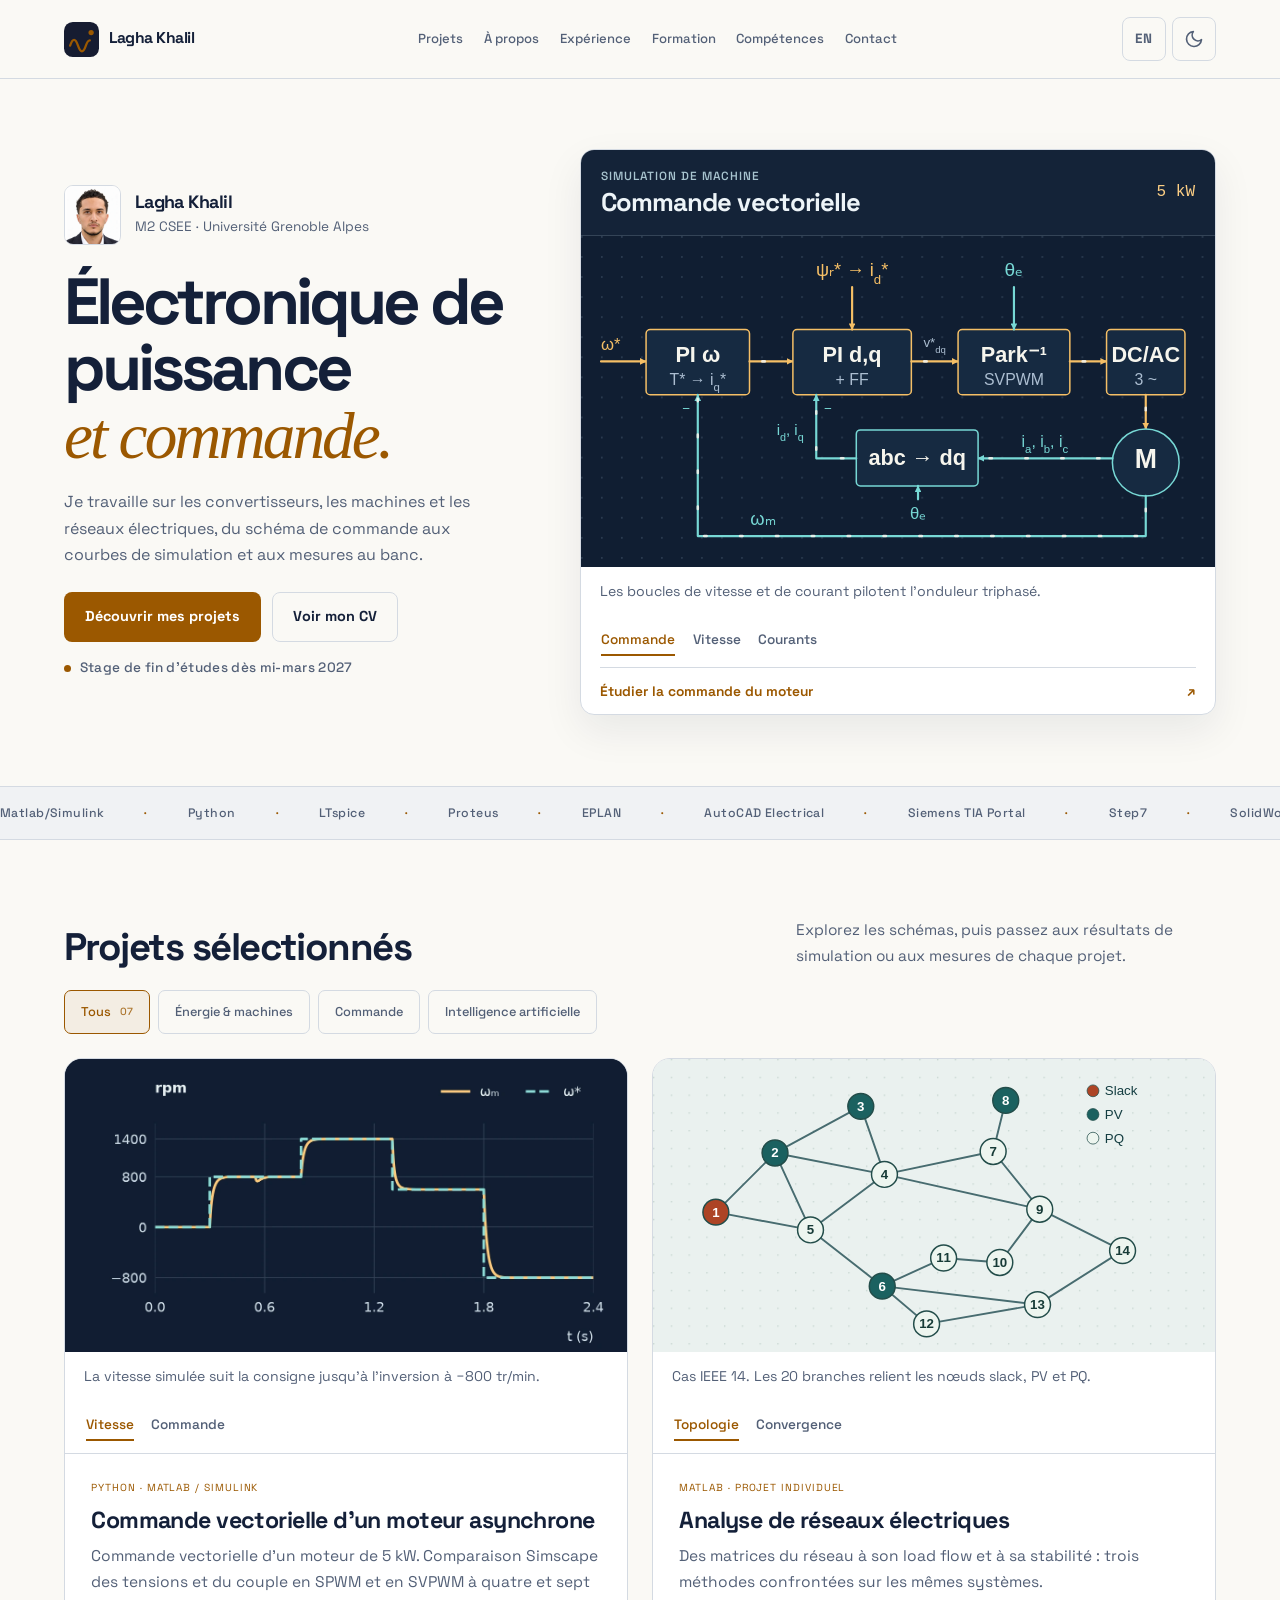
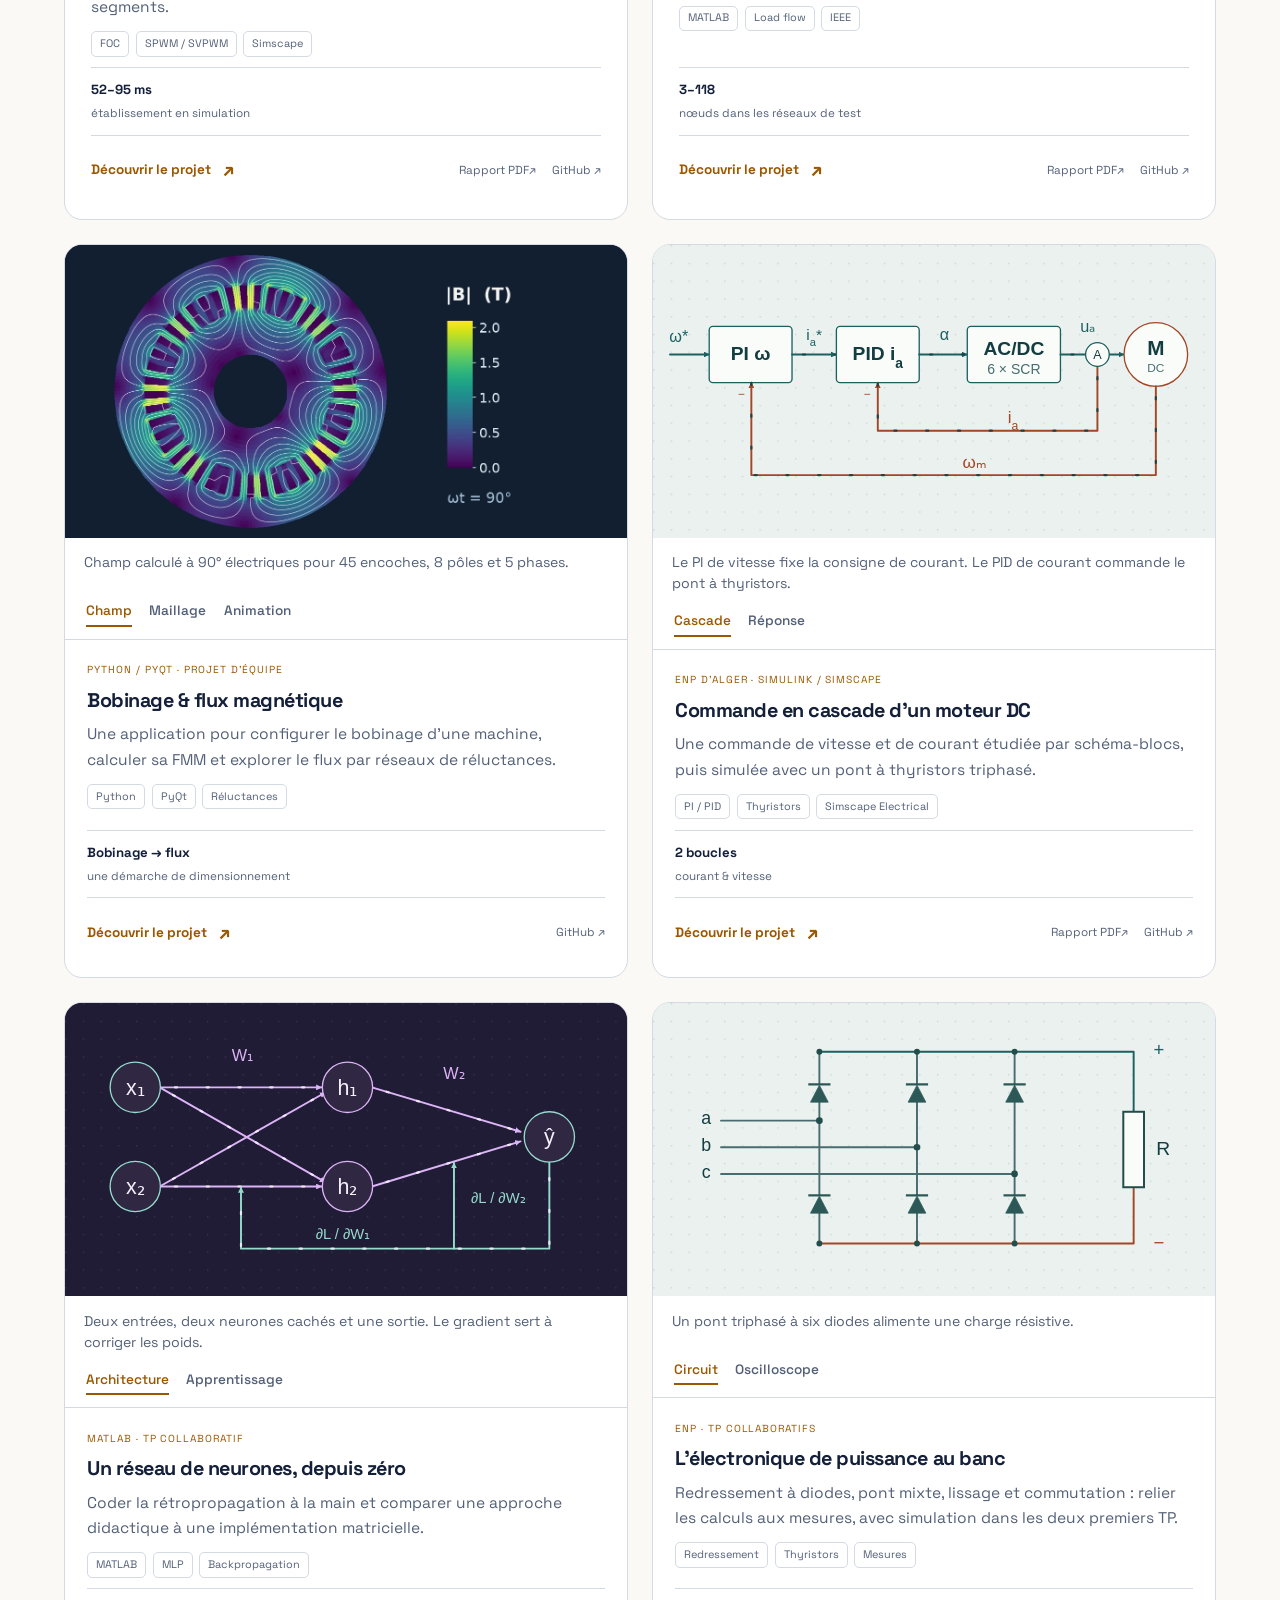
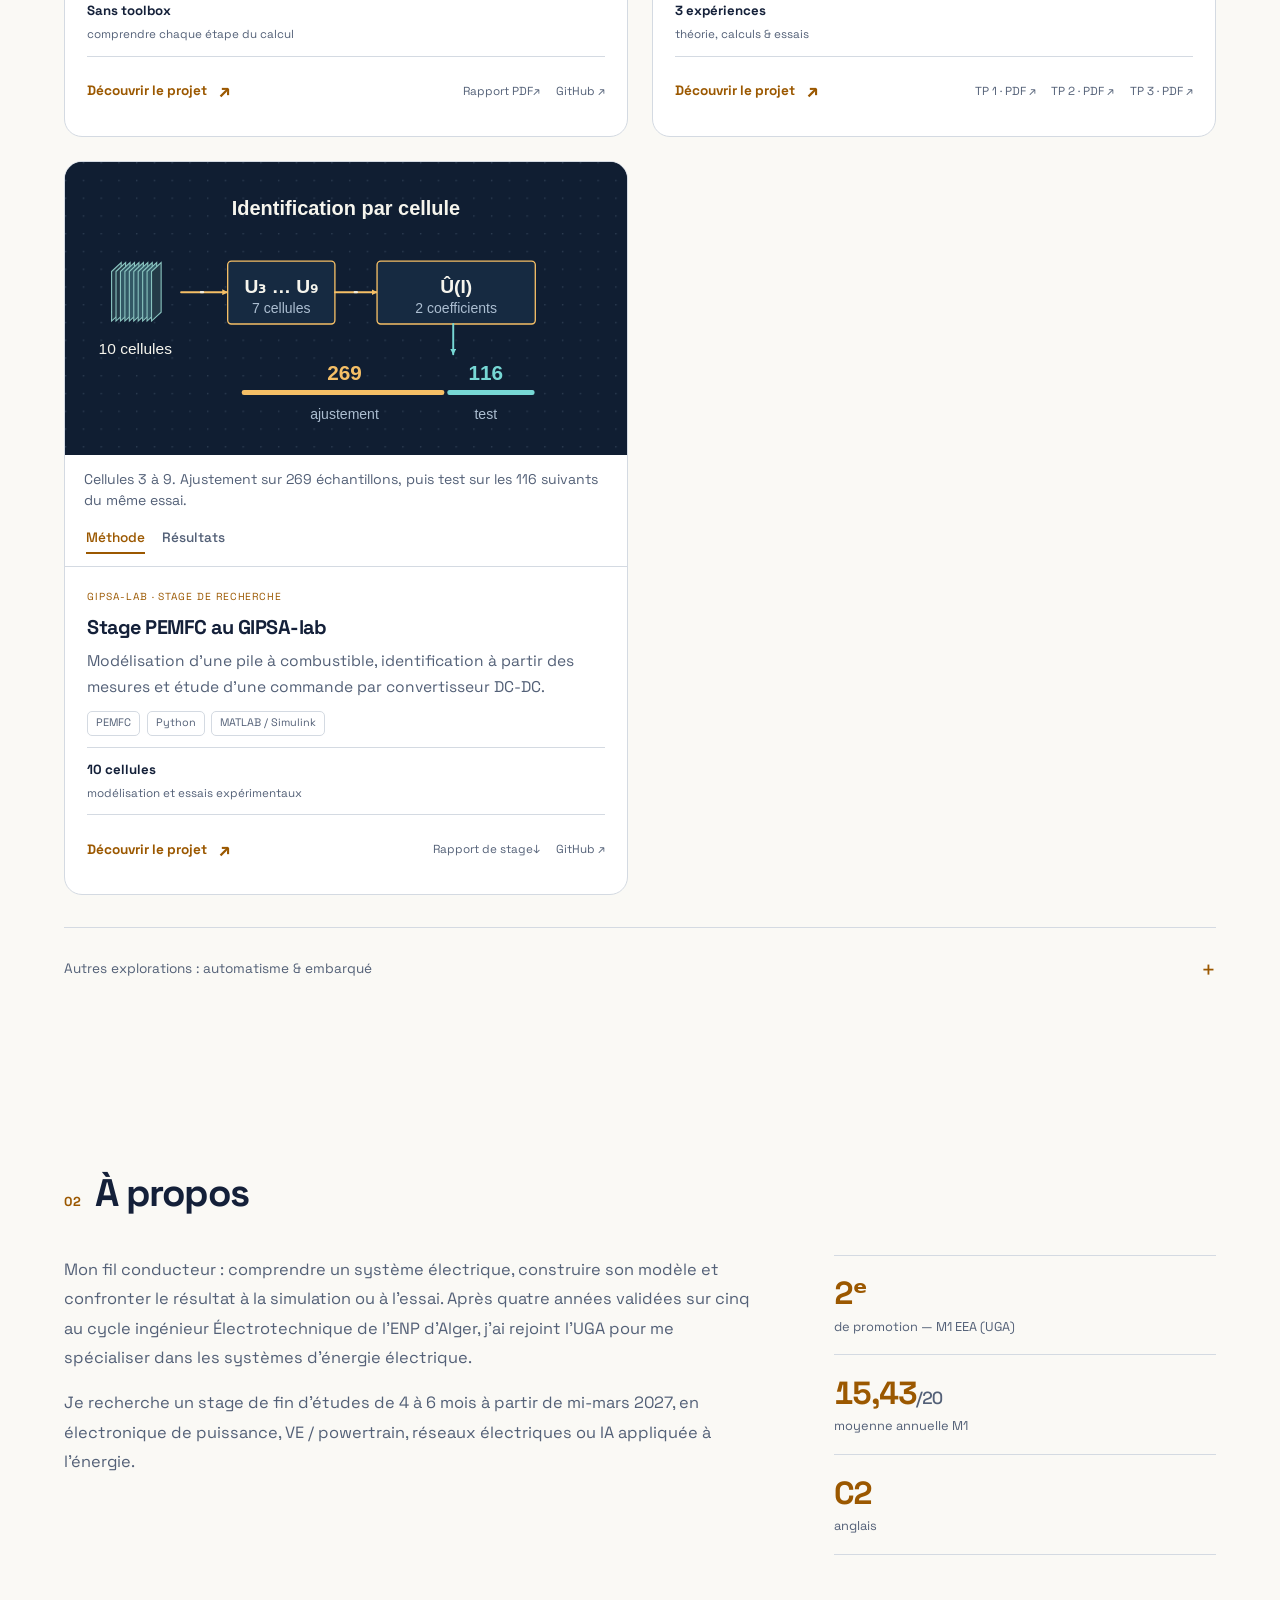
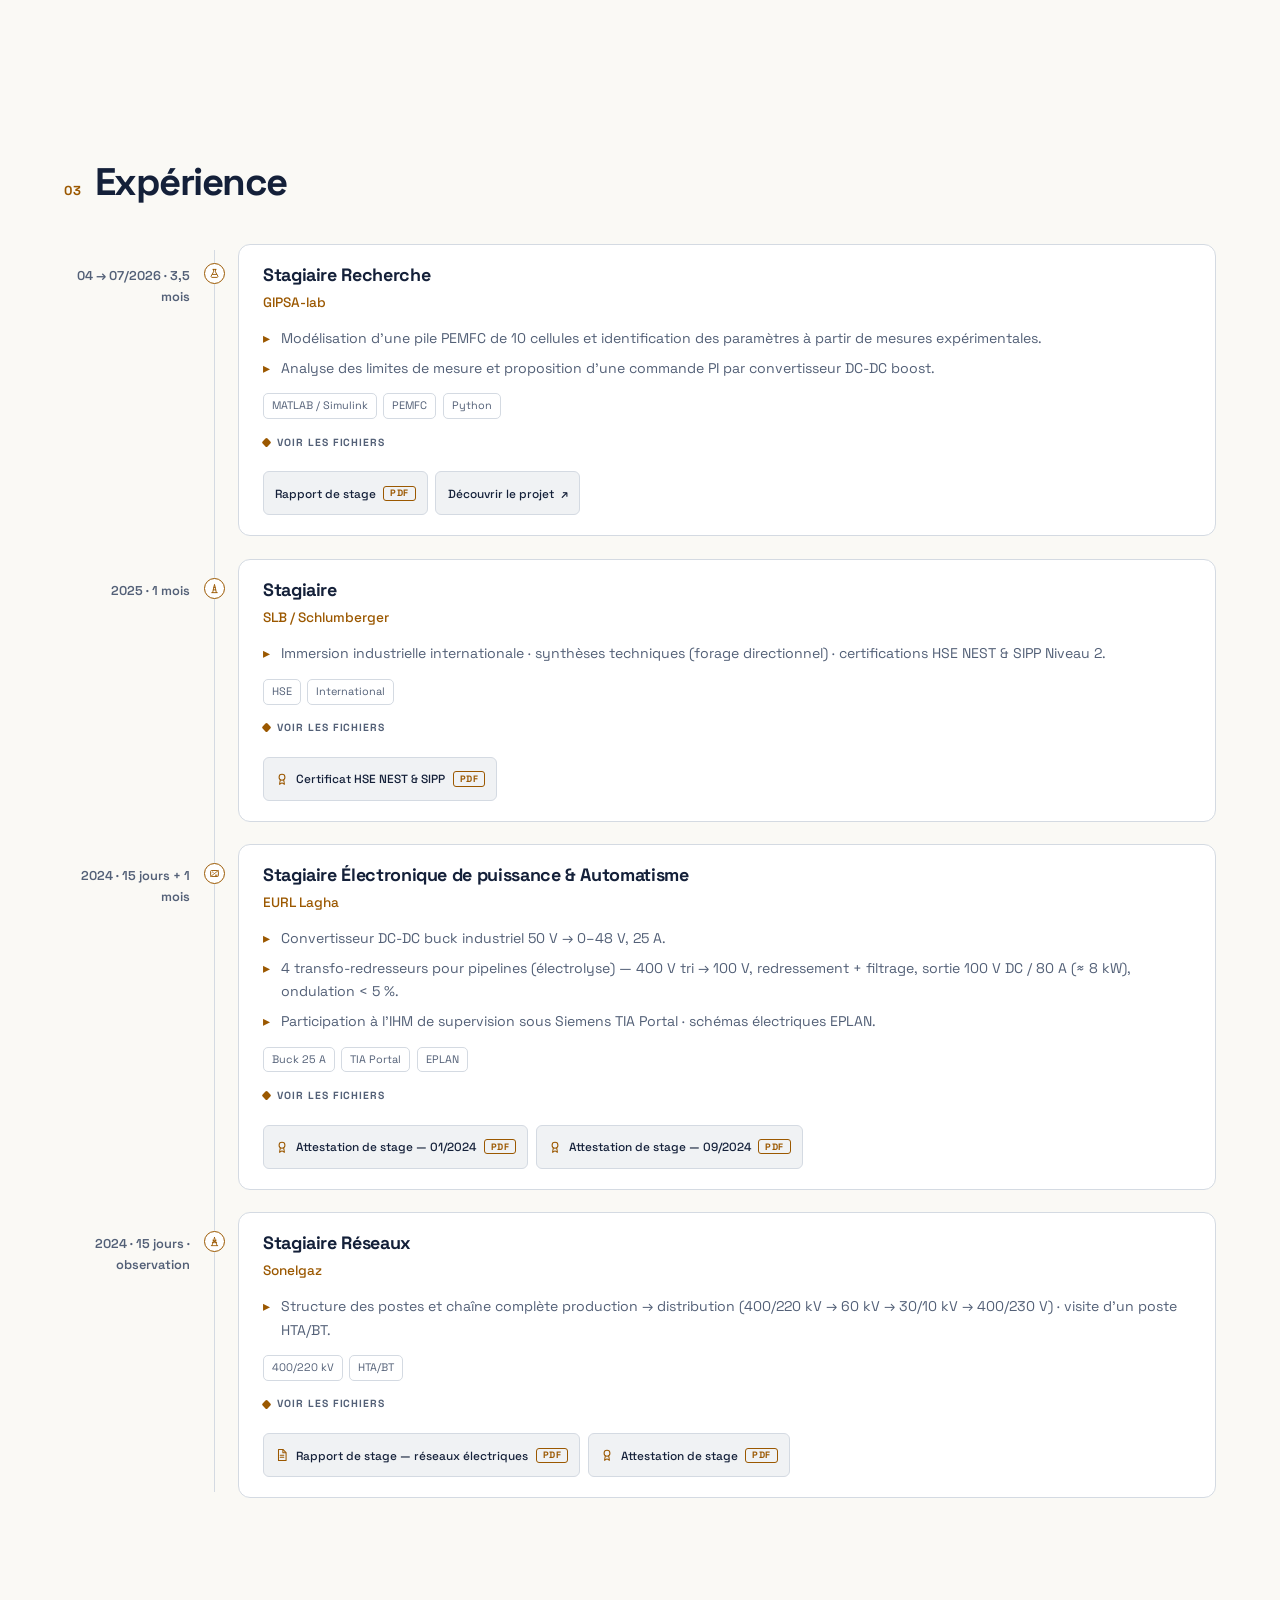
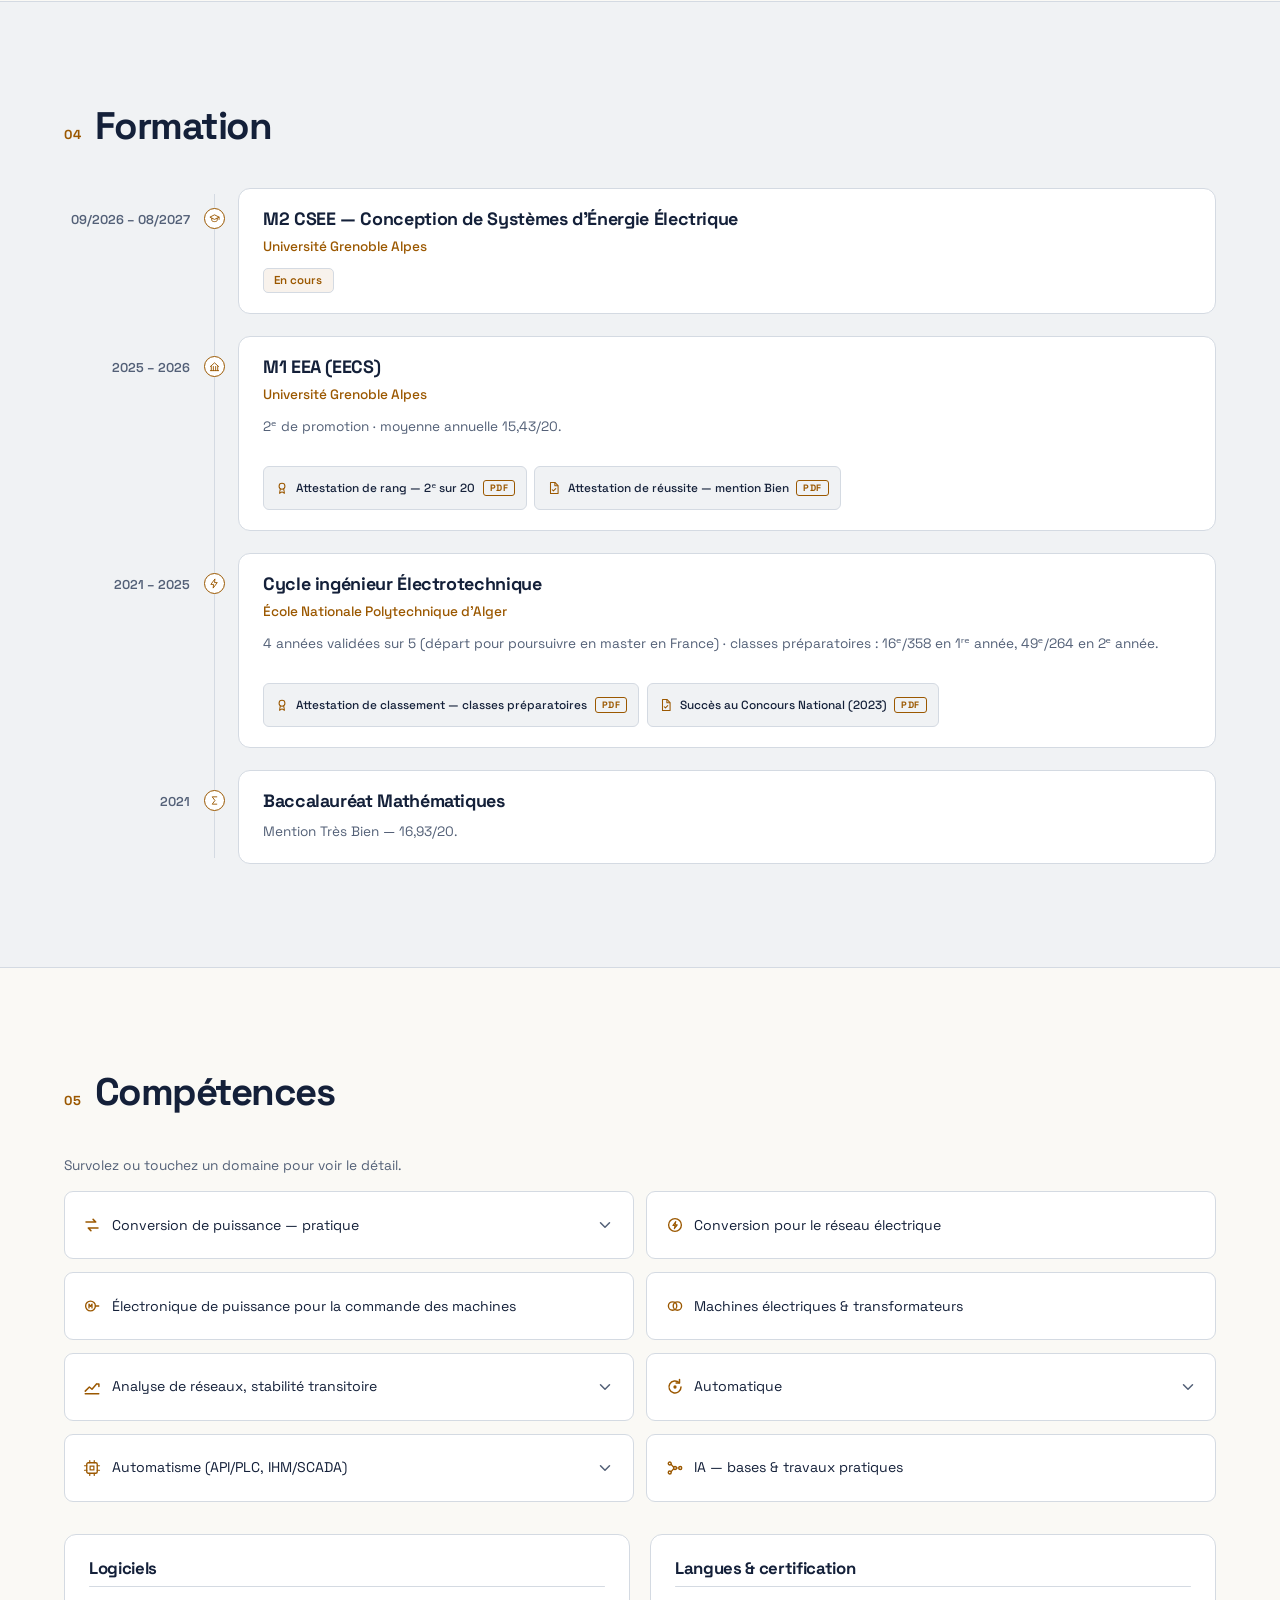
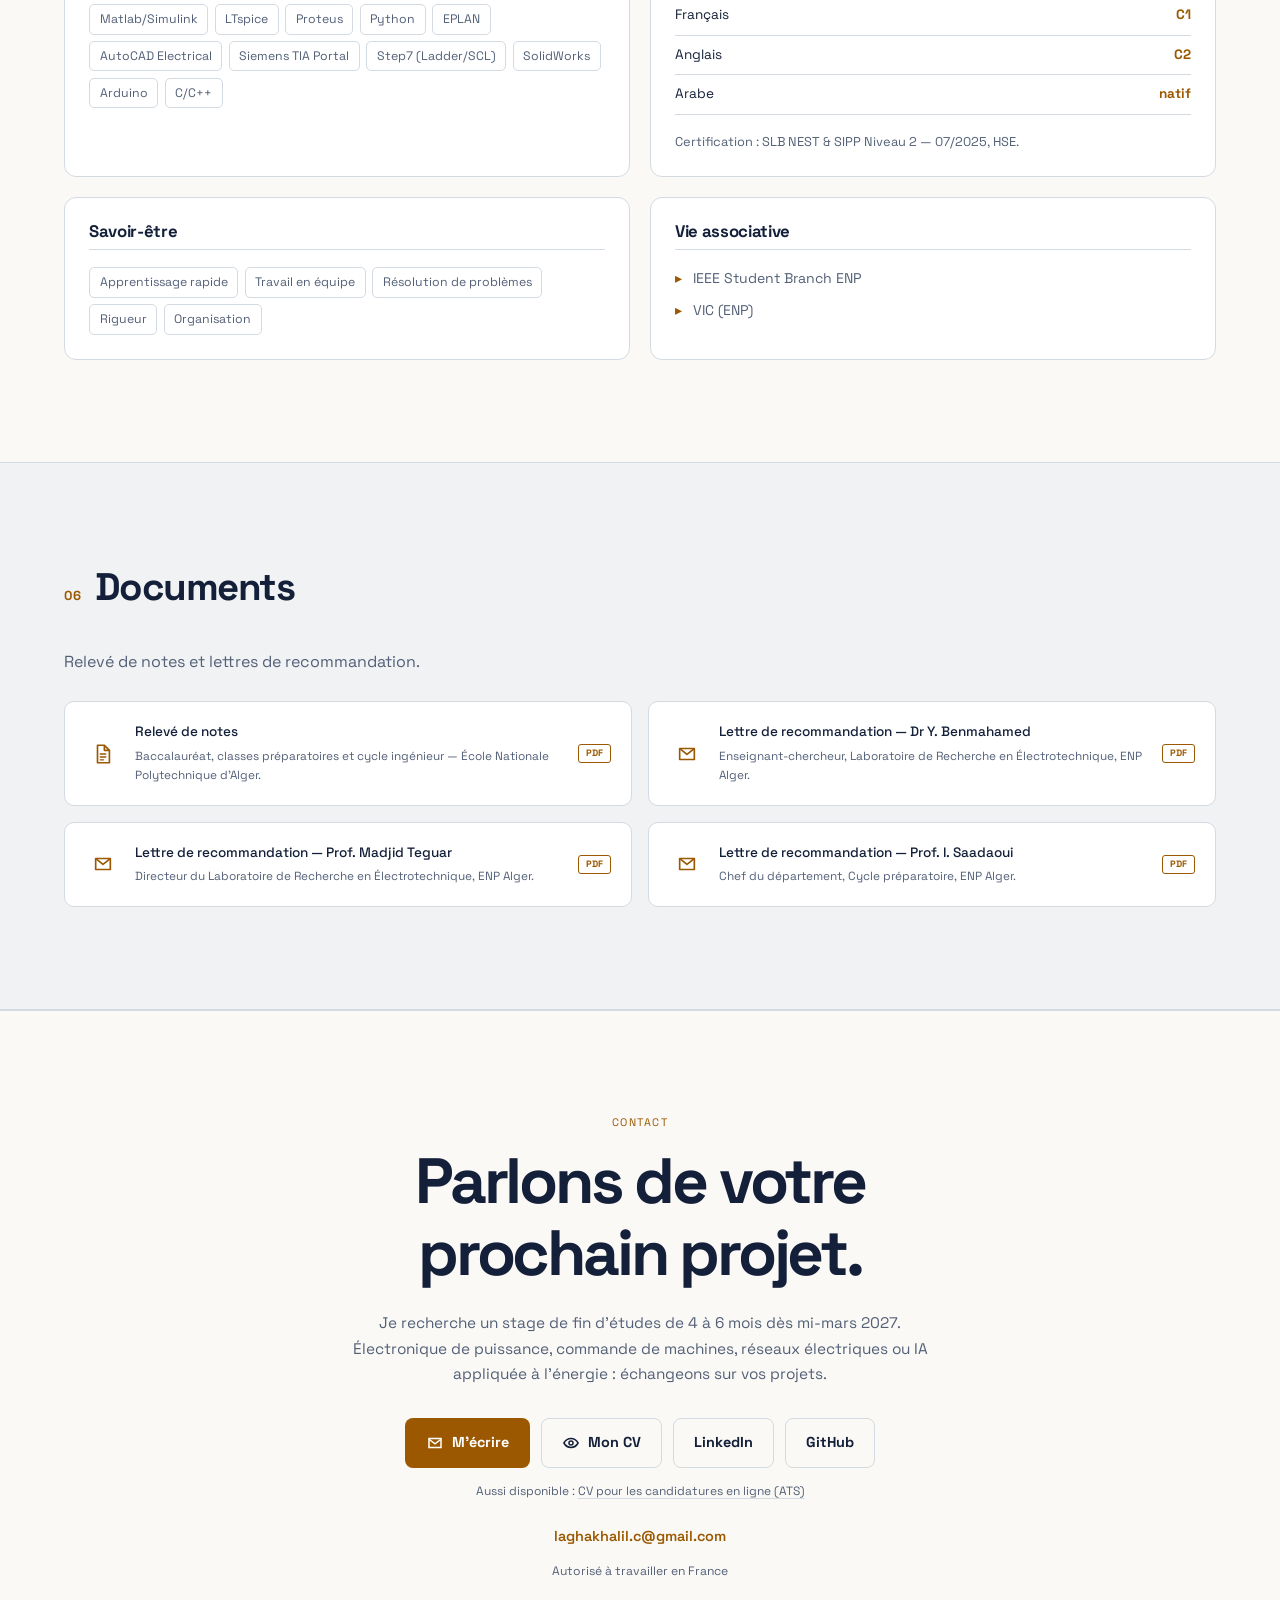
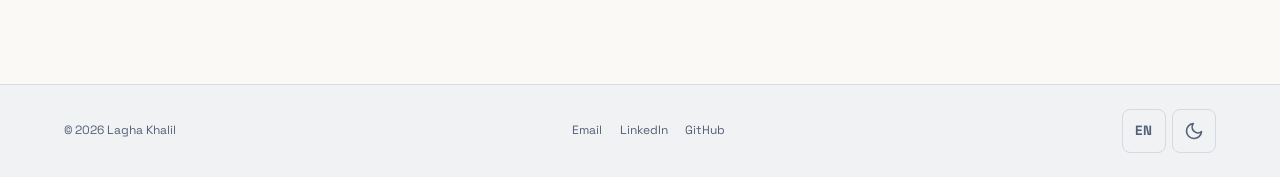
==== commit 71f06bb1: "Show engineering workflows and simulation results in interactive project views" ====
--- a/index.html
+++ b/index.html
@@ -24,7 +24,7 @@
   <link rel="preconnect" href="https://fonts.googleapis.com">
   <link rel="preconnect" href="https://fonts.gstatic.com" crossorigin>
   <link rel="stylesheet" href="https://fonts.googleapis.com/css2?family=Space+Grotesk:wght@400;500;700&amp;display=swap">
-  <link rel="stylesheet" href="css/style.css?v=05fef05e9916">
+  <link rel="stylesheet" href="css/style.css?v=dd1272721e9a">
   <script>
     (function () {
       try {
@@ -35,7 +35,9 @@
       } catch (e) { }
     })();
   </script>
-  <script src="js/main.js?v=c05755c2ef73" defer></script>
+  <link rel="stylesheet" href="css/project-views.css?v=9ebfe6e97434">
+  <script src="js/project-views.js?v=2428cd0abaf2" defer></script>
+  <script src="js/main.js?v=4e4167ebe4ba" defer></script>
   <script type="application/ld+json">
   {
     "@context": "https://schema.org",
@@ -100,41 +102,28 @@
   <main id="main">
     <!-- ============ HERO ============ -->
     <section id="accueil" class="hero">
-      <div class="hero-grid" aria-hidden="true"></div>
       <div class="container hero-inner">
         <div class="hero-copy">
-          <p class="hero-kicker reveal"><span class="pulse-dot" aria-hidden="true"></span><span data-i18n="hero.kicker">Stage de fin d’études dès mi-mars 2027</span></p>
-          <h1 class="reveal"><span data-i18n="person.name">Lagha Khalil</span></h1>
-          <p class="hero-heading reveal"><span class="hero-line" data-i18n="hero.line1">Comprendre.</span><span class="hero-line" data-i18n="hero.line2">Modéliser.</span><span class="hero-line accent" data-i18n="hero.line3">Piloter l’énergie.</span></p>
-          <p class="tagline reveal" data-i18n="hero.tagline">Étudiant en M2 CSEE à l’Université Grenoble Alpes.</p>
-          <p class="subline reveal" data-i18n="hero.subline">De l’électronique de puissance à la commande des machines : je relie modèles, simulations et essais pour comprendre les systèmes d’énergie électrique.</p>
-          <div class="cta-row reveal">
-            <a class="btn btn-primary" href="#projets"><span data-i18n="cta.projects">Découvrir mes projets</span><span aria-hidden="true">↘</span></a>
-            <a class="btn btn-ghost js-cv-design" href="cv/CV_Lagha_Khalil_CSEE_FR.pdf" target="_blank" rel="noopener"><span data-i18n="cta.cv">Voir mon CV</span><span aria-hidden="true">↗</span></a>
-          </div>
-          <div class="hero-links reveal">
-            <a href="mailto:laghakhalil.c@gmail.com" data-i18n="cta.contact">Me contacter</a>
-            <a href="https://www.linkedin.com/in/khalil-ellah-lagha" target="_blank" rel="noopener">LinkedIn ↗</a>
-            <a href="https://github.com/KhalilEllahLAGHA" target="_blank" rel="noopener">GitHub ↗</a>
-          </div>
-          <p class="cv-alt reveal"><a class="js-cv-ats" href="cv/CV_Lagha_Khalil_CSEE_FR.pdf" download><span data-i18n="cta.cvats2">CV pour les candidatures en ligne (ATS)</span></a></p>
-          <p class="hero-meta reveal"><span data-i18n="hero.work">Autorisé à travailler en France</span></p>
-        </div>
-        <aside class="hero-visual reveal" aria-label="Profil en bref" data-i18n-aria="aria.profile">
-          <figure class="portrait-frame">
-            <div class="portrait-orbit" aria-hidden="true"></div>
-            <img class="hero-portrait" src="assets/portrait-2026-09-30.webp" width="640" height="800" fetchpriority="high" alt="Portrait de Lagha Khalil" data-fr-alt="Portrait de Lagha Khalil" data-en-alt="Portrait of Khalil Lagha">
-            <figcaption class="portrait-caption"><small data-i18n="hero.portrait.label">Énergie électrique · Commande · Simulation</small><strong data-i18n="hero.portrait.title">De la théorie au système.</strong></figcaption>
-          </figure>
-          <div class="hero-proof">
-            <div class="proof-item"><strong>M2</strong><span>CSEE · UGA</span></div>
-            <div class="proof-item"><strong data-i18n="stat1v">2ᵉ</strong><span data-i18n="hero.proof.rank">promotion M1 EEA</span></div>
-            <div class="proof-item"><strong>07</strong><span data-i18n="hero.proof.projects">projets à explorer</span></div>
-          </div>
-          <p class="hero-side-note"><span aria-hidden="true">↳</span> <span data-i18n="hero.side.note">Code, courbes et rapports : chaque projet raconte la démarche.</span></p>
+          <div class="hero-identity">
+            <img src="assets/portrait-2026-09-30.webp" width="640" height="800" alt="Portrait de Lagha Khalil" data-fr-alt="Portrait de Lagha Khalil" data-en-alt="Portrait of Khalil Lagha">
+            <div><h1 data-i18n="person.name">Lagha Khalil</h1><p>M2 CSEE · Université Grenoble Alpes</p></div>
+          </div>
+          <p class="hero-heading"><span class="hero-line" data-i18n="focus.power">Électronique de puissance</span><em class="hero-line" data-i18n="focus.control">et commande.</em></p>
+          <p class="subline" data-i18n="focus.intro">Je travaille sur les convertisseurs, les machines et les réseaux électriques, du schéma de commande aux courbes de simulation et aux mesures au banc.</p>
+          <div class="cta-row">
+            <a class="btn btn-primary" href="#projets" data-i18n="cta.projects">Découvrir mes projets</a>
+            <a class="btn btn-ghost js-cv-design" href="cv/CV_Lagha_Khalil_CSEE_FR.pdf" target="_blank" rel="noopener" data-i18n="cta.cv">Voir mon CV</a>
+          </div>
+          <p class="hero-kicker"><span class="pulse-dot" aria-hidden="true"></span><span data-i18n="hero.kicker">Stage de fin d’études dès mi-mars 2027</span></p>
+        </div>
+        <aside class="featured-instrument" aria-labelledby="featured-drive">
+          <header class="instrument-head"><div><p data-i18n="focus.model">Simulation de machine</p><h2 id="featured-drive" data-i18n="focus.foc">Commande vectorielle</h2></div><span class="machine-rating">5 kW</span></header>
+          <!-- views hero foc-induction-motor -->
+<div class="project-views" data-project-views><div class="view-stage"><figure id="hero-foc-induction-motor-0" class="view-panel"><a class="view-image navy" href="assets/projects/foc-signal-flow.svg" target="_blank" rel="noopener" data-figure-link="hero"><img src="assets/projects/foc-signal-flow.svg" width="760" height="396" alt="Les boucles de vitesse et de courant pilotent l’onduleur triphasé." data-figure-alt-fr="Les boucles de vitesse et de courant pilotent l’onduleur triphasé." data-figure-alt-en="The speed and current loops control the three-phase inverter." fetchpriority="high"><span class="view-action"><span lang="fr">Agrandir la figure</span><span lang="en">Enlarge figure</span></span></a><figcaption id="hero-foc-induction-motor-0-caption"><span lang="fr">Les boucles de vitesse et de courant pilotent l’onduleur triphasé.</span><span lang="en">The speed and current loops control the three-phase inverter.</span></figcaption></figure><figure id="hero-foc-induction-motor-1" class="view-panel" hidden><a class="view-image navy" href="assets/projects/foc-speed-trace.webp" target="_blank" rel="noopener" data-figure-link="hero"><img data-file="assets/projects/foc-speed-trace.webp" width="760" height="396" alt="La vitesse simulée suit la consigne jusqu’à l’inversion à −800 tr/min." data-figure-alt-fr="La vitesse simulée suit la consigne jusqu’à l’inversion à −800 tr/min." data-figure-alt-en="The simulated speed follows the reference through reversal to −800 rpm." loading="lazy" decoding="async"><span class="view-action"><span lang="fr">Agrandir la figure</span><span lang="en">Enlarge figure</span></span></a><figcaption id="hero-foc-induction-motor-1-caption"><span lang="fr">La vitesse simulée suit la consigne jusqu’à l’inversion à −800 tr/min.</span><span lang="en">The simulated speed follows the reference through reversal to −800 rpm.</span></figcaption></figure><figure id="hero-foc-induction-motor-2" class="view-panel" hidden><a class="view-image navy" href="assets/projects/foc-dq-trace.webp" target="_blank" rel="noopener" data-figure-link="hero"><img data-file="assets/projects/foc-dq-trace.webp" width="760" height="396" alt="Dans le repère du flux rotorique, le courant d règle l’aimantation et le courant q le couple." data-figure-alt-fr="Dans le repère du flux rotorique, le courant d règle l’aimantation et le courant q le couple." data-figure-alt-en="In the rotor-flux frame, the d-axis current controls magnetisation and the q-axis current controls torque." loading="lazy" decoding="async"><span class="view-action"><span lang="fr">Agrandir la figure</span><span lang="en">Enlarge figure</span></span></a><figcaption id="hero-foc-induction-motor-2-caption"><span lang="fr">Dans le repère du flux rotorique, le courant d règle l’aimantation et le courant q le couple.</span><span lang="en">In the rotor-flux frame, the d-axis current controls magnetisation and the q-axis current controls torque.</span></figcaption></figure></div><div class="view-switcher" role="group" aria-label="Vues du projet" data-views-group hidden><button type="button" aria-controls="hero-foc-induction-motor-0" aria-pressed="true"><span lang="fr">Commande</span><span lang="en">Control</span></button><button type="button" aria-controls="hero-foc-induction-motor-1" aria-pressed="false"><span lang="fr">Vitesse</span><span lang="en">Speed</span></button><button type="button" aria-controls="hero-foc-induction-motor-2" aria-pressed="false"><span lang="fr">Courants</span><span lang="en">Currents</span></button></div></div>
+<!-- /views -->
+          <a class="instrument-link" href="projects/foc-induction-motor.html"><span data-i18n="focus.study">Étudier la commande du moteur</span><span aria-hidden="true">↗</span></a>
         </aside>
       </div>
-      <div class="container hero-footline"><span data-i18n="chip1">Électronique de puissance</span><span data-i18n="hero.focus2">Commande de machines</span><span data-i18n="hero.focus3">Réseaux électriques & IA</span><a href="#projets" data-i18n="hero.scroll">Explorer la suite ↓</a></div>
     </section>
 
     <!-- ============ OUTILS (marquee) ============ -->
@@ -148,8 +137,8 @@
     <section id="projets" class="section projects-section">
       <div class="container">
         <div class="section-heading reveal">
-          <div><p class="section-overline" data-i18n="proj.overline">Travaux sélectionnés</p><h2 class="sec-title"><span class="sec-n" aria-hidden="true">01</span><span data-i18n="proj.title">Les idées, mises à l’épreuve.</span></h2></div>
-          <p class="section-intro" data-i18n="proj.intro">Sept projets pour explorer la conversion d’énergie, les machines, les réseaux et l’IA. Ouvrez un projet pour suivre la méthode, les résultats et leurs limites.</p>
+          <h2 class="sec-title" data-i18n="focus.projects">Projets sélectionnés</h2>
+          <p class="section-intro" data-i18n="focus.gallery">Explorez les schémas, puis passez aux résultats de simulation ou aux mesures de chaque projet.</p>
         </div>
         <div class="project-filters" role="group" aria-label="Filtrer les projets" data-i18n-aria="aria.filters" hidden>
           <button class="project-filter" type="button" data-filter="all" aria-pressed="true"><span data-i18n="filter.all">Tous</span><span class="filter-count">07</span></button>
@@ -160,10 +149,9 @@
         <p class="sr-only project-filter-status" aria-live="polite" aria-atomic="true"></p>
         <div class="cards project-grid">
           <article class="card project-card featured reveal" data-category="power control">
-            <a class="project-image-link" href="projects/foc-induction-motor.html" aria-label="Commande vectorielle d’un moteur asynchrone" data-fr-label="Commande vectorielle d’un moteur asynchrone" data-en-label="Field-oriented control of an induction motor">
-              <img class="project-image" src="assets/projects/foc-speed-tracking.png" width="1350" height="690" loading="lazy" decoding="async" alt="Résultat de suivi de vitesse FOC" data-fr-alt="Résultat de suivi de vitesse FOC" data-en-alt="FOC speed-tracking simulation result">
-              <span class="project-number" aria-hidden="true">01</span><span class="project-image-label" data-i18n="proj.kind.simulation">Simulation</span>
-            </a>
+            <!-- views card foc-induction-motor -->
+<div class="project-views" data-project-views><div class="view-stage"><figure id="card-foc-induction-motor-0" class="view-panel"><a class="view-image navy" href="projects/foc-induction-motor.html" data-figure-link="card"><img src="assets/projects/foc-speed-trace.webp" width="760" height="396" alt="La vitesse simulée suit la consigne jusqu’à l’inversion à −800 tr/min." data-figure-alt-fr="La vitesse simulée suit la consigne jusqu’à l’inversion à −800 tr/min." data-figure-alt-en="The simulated speed follows the reference through reversal to −800 rpm." loading="lazy" decoding="async"><span class="view-action"><span lang="fr">Ouvrir le projet</span><span lang="en">Open project</span></span></a><figcaption id="card-foc-induction-motor-0-caption"><span lang="fr">La vitesse simulée suit la consigne jusqu’à l’inversion à −800 tr/min.</span><span lang="en">The simulated speed follows the reference through reversal to −800 rpm.</span></figcaption></figure><figure id="card-foc-induction-motor-1" class="view-panel" hidden><a class="view-image navy" href="projects/foc-induction-motor.html" data-figure-link="card"><img data-file="assets/projects/foc-signal-flow.svg" width="760" height="396" alt="Les boucles de vitesse et de courant pilotent l’onduleur triphasé." data-figure-alt-fr="Les boucles de vitesse et de courant pilotent l’onduleur triphasé." data-figure-alt-en="The speed and current loops control the three-phase inverter." loading="lazy" decoding="async"><span class="view-action"><span lang="fr">Ouvrir le projet</span><span lang="en">Open project</span></span></a><figcaption id="card-foc-induction-motor-1-caption"><span lang="fr">Les boucles de vitesse et de courant pilotent l’onduleur triphasé.</span><span lang="en">The speed and current loops control the three-phase inverter.</span></figcaption></figure></div><div class="view-switcher" role="group" aria-label="Vues du projet" data-views-group hidden><button type="button" aria-controls="card-foc-induction-motor-0" aria-pressed="true"><span lang="fr">Vitesse</span><span lang="en">Speed</span></button><button type="button" aria-controls="card-foc-induction-motor-1" aria-pressed="false"><span lang="fr">Commande</span><span lang="en">Control</span></button></div></div>
+<!-- /views -->
             <div class="project-body">
               <span class="card-meta" data-i18n="p3.meta">Python · MATLAB / Simulink</span>
               <h3 data-i18n="p3.h">Commande vectorielle d’un moteur asynchrone</h3>
@@ -174,10 +162,9 @@
             </div>
           </article>
           <article class="card project-card featured reveal" data-category="power">
-            <a class="project-image-link" href="projects/power-grid-analysis.html" aria-label="Analyse de réseaux électriques" data-fr-label="Analyse de réseaux électriques" data-en-label="Power grid analysis">
-              <img class="project-image" src="assets/projects/grid-interface.png" width="1915" height="1003" loading="lazy" decoding="async" alt="Interface MATLAB d’analyse de réseaux" data-fr-alt="Interface MATLAB d’analyse de réseaux" data-en-alt="MATLAB power-grid analysis interface">
-              <span class="project-number" aria-hidden="true">02</span><span class="project-image-label" data-i18n="proj.kind.application">Application</span>
-            </a>
+            <!-- views card power-grid-analysis -->
+<div class="project-views" data-project-views><div class="view-stage"><figure id="card-power-grid-analysis-0" class="view-panel"><a class="view-image sage" href="projects/power-grid-analysis.html" data-figure-link="card"><img src="assets/projects/ieee14-topology.svg" width="760" height="396" alt="Cas IEEE 14. Les 20 branches relient les nœuds slack, PV et PQ." data-figure-alt-fr="Cas IEEE 14. Les 20 branches relient les nœuds slack, PV et PQ." data-figure-alt-en="IEEE 14-bus case. Its 20 branches connect the slack, PV and PQ buses." loading="lazy" decoding="async"><span class="view-action"><span lang="fr">Ouvrir le projet</span><span lang="en">Open project</span></span></a><figcaption id="card-power-grid-analysis-0-caption"><span lang="fr">Cas IEEE 14. Les 20 branches relient les nœuds slack, PV et PQ.</span><span lang="en">IEEE 14-bus case. Its 20 branches connect the slack, PV and PQ buses.</span></figcaption></figure><figure id="card-power-grid-analysis-1" class="view-panel" hidden><a class="view-image paper" href="projects/power-grid-analysis.html" data-figure-link="card"><img data-file="assets/projects/grid-loadflow-iterations.png" width="760" height="396" alt="Nombre d’itérations des trois méthodes de calcul du load flow." data-figure-alt-fr="Nombre d’itérations des trois méthodes de calcul du load flow." data-figure-alt-en="Iteration counts for the three load-flow methods." loading="lazy" decoding="async"><span class="view-action"><span lang="fr">Ouvrir le projet</span><span lang="en">Open project</span></span></a><figcaption id="card-power-grid-analysis-1-caption"><span lang="fr">Nombre d’itérations des trois méthodes de calcul du load flow.</span><span lang="en">Iteration counts for the three load-flow methods.</span></figcaption></figure></div><div class="view-switcher" role="group" aria-label="Vues du projet" data-views-group hidden><button type="button" aria-controls="card-power-grid-analysis-0" aria-pressed="true"><span lang="fr">Topologie</span><span lang="en">Topology</span></button><button type="button" aria-controls="card-power-grid-analysis-1" aria-pressed="false"><span lang="fr">Convergence</span><span lang="en">Convergence</span></button></div></div>
+<!-- /views -->
             <div class="project-body">
               <span class="card-meta" data-i18n="p1.meta">MATLAB · Projet individuel</span>
               <h3 data-i18n="p1.h">Analyse de réseaux électriques</h3>
@@ -188,10 +175,9 @@
             </div>
           </article>
           <article class="card project-card reveal" data-category="power">
-            <a class="project-image-link" href="projects/winding-flux-analysis.html" aria-label="Bobinage &amp; flux magnétique" data-fr-label="Bobinage &amp; flux magnétique" data-en-label="Winding &amp; magnetic flux">
-              <img class="project-image" src="assets/projects/winding-flux-heatmap.png?v=4e464953af8c" width="1528" height="819" loading="lazy" decoding="async" alt="Carte de densité de flux magnétique" data-fr-alt="Carte de densité de flux magnétique" data-en-alt="Magnetic flux-density map">
-              <span class="project-number" aria-hidden="true">03</span><span class="project-image-label" data-i18n="proj.kind.application">Application</span>
-            </a>
+            <!-- views card winding-flux-analysis -->
+<div class="project-views" data-project-views><div class="view-stage"><figure id="card-winding-flux-analysis-0" class="view-panel"><a class="view-image navy" href="projects/winding-flux-analysis.html" data-figure-link="card"><img src="assets/projects/winding-field-45.webp" width="760" height="396" alt="Champ calculé à 90° électriques pour 45 encoches, 8 pôles et 5 phases." data-figure-alt-fr="Champ calculé à 90° électriques pour 45 encoches, 8 pôles et 5 phases." data-figure-alt-en="Computed field at 90 electrical degrees for 45 slots, 8 poles and 5 phases." loading="lazy" decoding="async"><span class="view-action"><span lang="fr">Ouvrir le projet</span><span lang="en">Open project</span></span></a><figcaption id="card-winding-flux-analysis-0-caption"><span lang="fr">Champ calculé à 90° électriques pour 45 encoches, 8 pôles et 5 phases.</span><span lang="en">Computed field at 90 electrical degrees for 45 slots, 8 poles and 5 phases.</span></figcaption></figure><figure id="card-winding-flux-analysis-1" class="view-panel" hidden><a class="view-image paper" href="projects/winding-flux-analysis.html" data-figure-link="card"><img data-file="assets/projects/winding-mesh-app.png" width="760" height="396" alt="La vue de maillage de l’application discrétise la section de la machine." data-figure-alt-fr="La vue de maillage de l’application discrétise la section de la machine." data-figure-alt-en="The app’s mesh view divides the machine cross-section into cells." loading="lazy" decoding="async"><span class="view-action"><span lang="fr">Ouvrir le projet</span><span lang="en">Open project</span></span></a><figcaption id="card-winding-flux-analysis-1-caption"><span lang="fr">La vue de maillage de l’application discrétise la section de la machine.</span><span lang="en">The app’s mesh view divides the machine cross-section into cells.</span></figcaption></figure><figure id="card-winding-flux-analysis-2" class="view-panel" hidden><video class="view-movie" controls playsinline preload="none" data-movie="assets/projects/winding-five-phase-flux.mp4" data-poster="assets/projects/winding-five-phase-flux-poster.jpg" aria-describedby="card-winding-flux-analysis-2-caption"></video><figcaption id="card-winding-flux-analysis-2-caption"><span lang="fr">Animation du champ et des courants du bobinage pentaphasé, avec un pas de 5 encoches.</span><span lang="en">Field and current animation for the five-phase winding with a five-slot coil span.</span></figcaption></figure></div><div class="view-switcher" role="group" aria-label="Vues du projet" data-views-group hidden><button type="button" aria-controls="card-winding-flux-analysis-0" aria-pressed="true"><span lang="fr">Champ</span><span lang="en">Field</span></button><button type="button" aria-controls="card-winding-flux-analysis-1" aria-pressed="false"><span lang="fr">Maillage</span><span lang="en">Mesh</span></button><button type="button" aria-controls="card-winding-flux-analysis-2" aria-pressed="false"><span lang="fr">Animation</span><span lang="en">Animation</span></button></div></div>
+<!-- /views -->
             <div class="project-body">
               <span class="card-meta" data-i18n="p2.meta">Python / PyQt · Projet d’équipe</span>
               <h3 data-i18n="p2.h">Bobinage &amp; flux magnétique</h3>
@@ -202,10 +188,9 @@
             </div>
           </article>
           <article class="card project-card reveal" data-category="control power">
-            <a class="project-image-link" href="projects/dc-motor-cascade-control.html" aria-label="Commande en cascade d’un moteur DC" data-fr-label="Commande en cascade d’un moteur DC" data-en-label="Cascade control of a DC motor">
-              <img class="project-image" src="assets/projects/dc-motor-response.png" width="1920" height="819" loading="lazy" decoding="async" alt="Réponse du modèle moyen du moteur DC calculée en Python" data-fr-alt="Réponse du modèle moyen du moteur DC calculée en Python" data-en-alt="Response of the averaged DC-motor model calculated in Python">
-              <span class="project-number" aria-hidden="true">04</span><span class="project-image-label" data-i18n="proj.kind.simulation">Simulation</span>
-            </a>
+            <!-- views card dc-motor-cascade-control -->
+<div class="project-views" data-project-views><div class="view-stage"><figure id="card-dc-motor-cascade-control-0" class="view-panel"><a class="view-image sage" href="projects/dc-motor-cascade-control.html" data-figure-link="card"><img src="assets/projects/dc-feedback-loops.svg" width="760" height="396" alt="Le PI de vitesse fixe la consigne de courant. Le PID de courant commande le pont à thyristors." data-figure-alt-fr="Le PI de vitesse fixe la consigne de courant. Le PID de courant commande le pont à thyristors." data-figure-alt-en="The speed PI sets the current reference. The current PID controls the thyristor bridge." loading="lazy" decoding="async"><span class="view-action"><span lang="fr">Ouvrir le projet</span><span lang="en">Open project</span></span></a><figcaption id="card-dc-motor-cascade-control-0-caption"><span lang="fr">Le PI de vitesse fixe la consigne de courant. Le PID de courant commande le pont à thyristors.</span><span lang="en">The speed PI sets the current reference. The current PID controls the thyristor bridge.</span></figcaption></figure><figure id="card-dc-motor-cascade-control-1" class="view-panel" hidden><a class="view-image paper" href="projects/dc-motor-cascade-control.html" data-figure-link="card"><img data-file="assets/projects/dc-motor-response.png" width="760" height="396" alt="Réponses normalisées des boucles de courant et de vitesse du modèle moyen." data-figure-alt-fr="Réponses normalisées des boucles de courant et de vitesse du modèle moyen." data-figure-alt-en="Normalised current- and speed-loop responses from the averaged model." loading="lazy" decoding="async"><span class="view-action"><span lang="fr">Ouvrir le projet</span><span lang="en">Open project</span></span></a><figcaption id="card-dc-motor-cascade-control-1-caption"><span lang="fr">Réponses normalisées des boucles de courant et de vitesse du modèle moyen.</span><span lang="en">Normalised current- and speed-loop responses from the averaged model.</span></figcaption></figure></div><div class="view-switcher" role="group" aria-label="Vues du projet" data-views-group hidden><button type="button" aria-controls="card-dc-motor-cascade-control-0" aria-pressed="true"><span lang="fr">Cascade</span><span lang="en">Cascade</span></button><button type="button" aria-controls="card-dc-motor-cascade-control-1" aria-pressed="false"><span lang="fr">Réponse</span><span lang="en">Response</span></button></div></div>
+<!-- /views -->
             <div class="project-body">
               <span class="card-meta" data-i18n="p6.meta">ENP d’Alger · Simulink / Simscape</span>
               <h3 data-i18n="p6.h">Commande en cascade d’un moteur DC</h3>
@@ -216,10 +201,9 @@
             </div>
           </article>
           <article class="card project-card reveal" data-category="ai">
-            <a class="project-image-link" href="projects/mlp-backpropagation.html" aria-label="Un réseau de neurones, depuis zéro" data-fr-label="Un réseau de neurones, depuis zéro" data-en-label="A neural network, from scratch">
-              <img class="project-image" src="assets/projects/mlp-convergence.png" width="1152" height="640" loading="lazy" decoding="async" alt="Convergence de l’apprentissage du réseau de neurones" data-fr-alt="Convergence de l’apprentissage du réseau de neurones" data-en-alt="Neural-network learning convergence">
-              <span class="project-number" aria-hidden="true">05</span><span class="project-image-label" data-i18n="proj.kind.simulation">Simulation</span>
-            </a>
+            <!-- views card mlp-backpropagation -->
+<div class="project-views" data-project-views><div class="view-stage"><figure id="card-mlp-backpropagation-0" class="view-panel"><a class="view-image plum" href="projects/mlp-backpropagation.html" data-figure-link="card"><img src="assets/projects/mlp-weight-flow.svg" width="760" height="396" alt="Deux entrées, deux neurones cachés et une sortie. Le gradient sert à corriger les poids." data-figure-alt-fr="Deux entrées, deux neurones cachés et une sortie. Le gradient sert à corriger les poids." data-figure-alt-en="Two inputs, two hidden neurons and one output. The gradient updates the weights." loading="lazy" decoding="async"><span class="view-action"><span lang="fr">Ouvrir le projet</span><span lang="en">Open project</span></span></a><figcaption id="card-mlp-backpropagation-0-caption"><span lang="fr">Deux entrées, deux neurones cachés et une sortie. Le gradient sert à corriger les poids.</span><span lang="en">Two inputs, two hidden neurons and one output. The gradient updates the weights.</span></figcaption></figure><figure id="card-mlp-backpropagation-1" class="view-panel" hidden><a class="view-image paper" href="projects/mlp-backpropagation.html" data-figure-link="card"><img data-file="assets/projects/mlp-sequential-training.png" width="760" height="396" alt="Évolution de l’erreur lors de l’apprentissage successif des trois exemples." data-figure-alt-fr="Évolution de l’erreur lors de l’apprentissage successif des trois exemples." data-figure-alt-en="Error over successive training on the three examples." loading="lazy" decoding="async"><span class="view-action"><span lang="fr">Ouvrir le projet</span><span lang="en">Open project</span></span></a><figcaption id="card-mlp-backpropagation-1-caption"><span lang="fr">Évolution de l’erreur lors de l’apprentissage successif des trois exemples.</span><span lang="en">Error over successive training on the three examples.</span></figcaption></figure></div><div class="view-switcher" role="group" aria-label="Vues du projet" data-views-group hidden><button type="button" aria-controls="card-mlp-backpropagation-0" aria-pressed="true"><span lang="fr">Architecture</span><span lang="en">Architecture</span></button><button type="button" aria-controls="card-mlp-backpropagation-1" aria-pressed="false"><span lang="fr">Apprentissage</span><span lang="en">Training</span></button></div></div>
+<!-- /views -->
             <div class="project-body">
               <span class="card-meta" data-i18n="p8.meta">MATLAB · TP collaboratif</span>
               <h3 data-i18n="p8.h">Un réseau de neurones, depuis zéro</h3>
@@ -230,10 +214,9 @@
             </div>
           </article>
           <article class="card project-card reveal" data-category="power">
-            <a class="project-image-link" href="projects/power-electronics-labs.html" aria-label="L’électronique de puissance au banc" data-fr-label="L’électronique de puissance au banc" data-en-label="Power electronics at the bench">
-              <img class="project-image" src="assets/projects/power-electronics-commutation.jpg" width="1200" height="904" loading="lazy" decoding="async" alt="Mesure à l’oscilloscope des tensions du demi-pont" data-fr-alt="Mesure à l’oscilloscope des tensions du demi-pont" data-en-alt="Oscilloscope measurement of half-bridge voltages">
-              <span class="project-number" aria-hidden="true">06</span><span class="project-image-label" data-i18n="proj.kind.bench">Mesure au banc</span>
-            </a>
+            <!-- views card power-electronics-labs -->
+<div class="project-views" data-project-views><div class="view-stage"><figure id="card-power-electronics-labs-0" class="view-panel"><a class="view-image sage" href="projects/power-electronics-labs.html" data-figure-link="card"><img src="assets/projects/diode-bridge.svg" width="760" height="396" alt="Un pont triphasé à six diodes alimente une charge résistive." data-figure-alt-fr="Un pont triphasé à six diodes alimente une charge résistive." data-figure-alt-en="A three-phase six-diode bridge supplies a resistive load." loading="lazy" decoding="async"><span class="view-action"><span lang="fr">Ouvrir le projet</span><span lang="en">Open project</span></span></a><figcaption id="card-power-electronics-labs-0-caption"><span lang="fr">Un pont triphasé à six diodes alimente une charge résistive.</span><span lang="en">A three-phase six-diode bridge supplies a resistive load.</span></figcaption></figure><figure id="card-power-electronics-labs-1" class="view-panel" hidden><a class="view-image navy" href="projects/power-electronics-labs.html" data-figure-link="card"><img data-file="assets/projects/rectifier-scope.webp" width="760" height="396" alt="Tension redressée du pont complet, relevée à l’oscilloscope pendant le TP." data-figure-alt-fr="Tension redressée du pont complet, relevée à l’oscilloscope pendant le TP." data-figure-alt-en="Full-bridge rectified voltage recorded on the oscilloscope during the lab." loading="lazy" decoding="async"><span class="view-action"><span lang="fr">Ouvrir le projet</span><span lang="en">Open project</span></span></a><figcaption id="card-power-electronics-labs-1-caption"><span lang="fr">Tension redressée du pont complet, relevée à l’oscilloscope pendant le TP.</span><span lang="en">Full-bridge rectified voltage recorded on the oscilloscope during the lab.</span></figcaption></figure></div><div class="view-switcher" role="group" aria-label="Vues du projet" data-views-group hidden><button type="button" aria-controls="card-power-electronics-labs-0" aria-pressed="true"><span lang="fr">Circuit</span><span lang="en">Circuit</span></button><button type="button" aria-controls="card-power-electronics-labs-1" aria-pressed="false"><span lang="fr">Oscilloscope</span><span lang="en">Oscilloscope</span></button></div></div>
+<!-- /views -->
             <div class="project-body">
               <span class="card-meta" data-i18n="p7.meta">ENP · TP collaboratifs</span>
               <h3 data-i18n="p7.h">L’électronique de puissance au banc</h3>
@@ -244,10 +227,9 @@
             </div>
           </article>
           <article class="card project-card reveal" data-category="power control">
-            <a class="project-image-link" href="projects/pemfc-internship.html" aria-label="Stage PEMFC au GIPSA-lab" data-fr-label="Stage PEMFC au GIPSA-lab" data-en-label="PEMFC internship at GIPSA-lab">
-              <img class="project-image" src="assets/projects/pemfc-bench.png" width="1219" height="829" loading="lazy" decoding="async" alt="Banc expérimental de la pile PEMFC" data-fr-alt="Banc expérimental de la pile PEMFC" data-en-alt="PEMFC experimental bench">
-              <span class="project-number" aria-hidden="true">07</span><span class="project-image-label" data-i18n="proj.kind.bench">Mesure au banc</span>
-            </a>
+            <!-- views card pemfc-internship -->
+<div class="project-views" data-project-views><div class="view-stage"><figure id="card-pemfc-internship-0" class="view-panel"><a class="view-image navy" href="projects/pemfc-internship.html" data-figure-link="card"><img src="assets/projects/pemfc-identification-fr.svg" data-source-fr="assets/projects/pemfc-identification-fr.svg" data-source-en="assets/projects/pemfc-identification-en.svg" width="760" height="396" alt="Cellules 3 à 9. Ajustement sur 269 échantillons, puis test sur les 116 suivants du même essai." data-figure-alt-fr="Cellules 3 à 9. Ajustement sur 269 échantillons, puis test sur les 116 suivants du même essai." data-figure-alt-en="Cells 3–9. The model was fitted to 269 samples and tested on the next 116 from the same run." loading="lazy" decoding="async"><span class="view-action"><span lang="fr">Ouvrir le projet</span><span lang="en">Open project</span></span></a><figcaption id="card-pemfc-internship-0-caption"><span lang="fr">Cellules 3 à 9. Ajustement sur 269 échantillons, puis test sur les 116 suivants du même essai.</span><span lang="en">Cells 3–9. The model was fitted to 269 samples and tested on the next 116 from the same run.</span></figcaption></figure><figure id="card-pemfc-internship-1" class="view-panel" hidden><a class="view-image paper" href="projects/pemfc-internship.html" data-figure-link="card"><img data-file="assets/projects/pemfc-holdout.png" width="760" height="396" alt="Comparaison des tensions mesurées et prédites sur la fenêtre de test chronologique." data-figure-alt-fr="Comparaison des tensions mesurées et prédites sur la fenêtre de test chronologique." data-figure-alt-en="Measured and predicted voltages over the chronological test window." loading="lazy" decoding="async"><span class="view-action"><span lang="fr">Ouvrir le projet</span><span lang="en">Open project</span></span></a><figcaption id="card-pemfc-internship-1-caption"><span lang="fr">Comparaison des tensions mesurées et prédites sur la fenêtre de test chronologique.</span><span lang="en">Measured and predicted voltages over the chronological test window.</span></figcaption></figure></div><div class="view-switcher" role="group" aria-label="Vues du projet" data-views-group hidden><button type="button" aria-controls="card-pemfc-internship-0" aria-pressed="true"><span lang="fr">Méthode</span><span lang="en">Workflow</span></button><button type="button" aria-controls="card-pemfc-internship-1" aria-pressed="false"><span lang="fr">Résultats</span><span lang="en">Results</span></button></div></div>
+<!-- /views -->
             <div class="project-body">
               <span class="card-meta" data-i18n="pemfc.meta">GIPSA-lab · Stage de recherche</span>
               <h3 data-i18n="pemfc.h">Stage PEMFC au GIPSA-lab</h3>
--- a/css/style.css
+++ b/css/style.css
@@ -1064,3 +1064,71 @@
   .tools-track span { gap: 1.5rem; }
   .tools-track span:nth-child(n+13) { display: none; }
 }
+
+/* The opening figure links a control diagram directly to the model's signals. */
+.hero { padding: clamp(2.5rem, 5.5vw, 5.5rem) 0; }
+.hero-inner {
+  display: grid; grid-template-columns: minmax(0,.83fr) minmax(0,1.17fr);
+  gap: clamp(2rem,5vw,4.6rem); align-items: center;
+}
+.hero-copy { display: block; }
+.hero-identity { display: flex; align-items: center; gap: .85rem; }
+.hero-identity img {
+  width: 57px; height: 60px; object-fit: cover; object-position: 50% 32%;
+  border: 1px solid var(--border); border-radius: 9px;
+}
+.hero-identity h1 { font-size: 1.12rem; font-weight: 700; line-height: 1.25; margin: 0; letter-spacing: -.03em; }
+.hero-identity p { color: var(--muted); font-size: .85rem; margin-top: .15rem; }
+.hero-heading { margin: 1.55rem 0 1rem; font-size: clamp(2.85rem,5.1vw,4.8rem); line-height: 1; letter-spacing: -.06em; }
+.hero-heading em { font-family: Georgia, serif; font-weight: 400; color: var(--accent); letter-spacing: -.045em; line-height: 1.12; }
+.hero-copy .subline { max-width: 43ch; font-size: 1rem; line-height: 1.65; margin: 0; }
+.hero-copy .cta-row { margin-top: 1.5rem; }
+.hero-copy .hero-kicker { margin: 1rem 0 0; font-size: .85rem; line-height: 1.5; }
+.hero-copy .pulse-dot { background: var(--accent); animation-iteration-count: 2; }
+.featured-instrument {
+  min-width: 0; isolation: isolate; overflow: hidden; border: 1px solid var(--border);
+  border-radius: 14px; background: var(--surface); box-shadow: var(--shadow);
+}
+.instrument-head {
+  display: flex; align-items: center; justify-content: space-between; gap: 1rem;
+  padding: 1.05rem 1.25rem; background: #142338; color: #edf4f8; border-bottom: 1px solid #344457;
+}
+.instrument-head p { font: 550 .74rem/1.6 var(--font); letter-spacing: .085em; text-transform: uppercase; color: #a8c4cf; }
+.instrument-head h2 { font-size: clamp(1.2rem,2vw,1.6rem); letter-spacing: -.035em; line-height: 1.25; }
+.machine-rating { color: #fcce84; font: 500 1rem/1.2 ui-monospace,Consolas,monospace; white-space: nowrap; }
+.instrument-link {
+  display: flex; min-height: 47px; align-items: center; justify-content: space-between; gap: 1rem;
+  margin: 0 1.2rem; border-top: 1px solid var(--border); font-size: .86rem; font-weight: 650;
+}
+.project-card > .project-views { border-bottom: 1px solid var(--border); }
+.project-card .project-body { gap: .65rem; }
+.project-card .project-body > p { font-size: .97rem; }
+.project-card .project-links .project-explore { flex-basis: auto; margin-right: auto; }
+.projects-section { padding-block: clamp(3rem,6vw,5.5rem); }
+.projects-section .section-heading { margin-bottom: 1.3rem; }
+.projects-section .section-intro { font-size: .96rem; }
+.project-filters { margin-top: 1.2rem; }
+@media (prefers-reduced-motion: no-preference) {
+  .hero-identity, .hero-heading, .hero-copy .subline, .hero-copy .cta-row, .featured-instrument {
+    animation: desk-arrival .65s cubic-bezier(.18,.82,.27,1) both;
+  }
+  .hero-heading { animation-delay: .06s; }
+  .hero-copy .subline, .featured-instrument { animation-delay: .12s; }
+  .hero-copy .cta-row { animation-delay: .18s; }
+  @keyframes desk-arrival { from { opacity: 0; transform: translateY(12px); } to { opacity: 1; transform: none; } }
+}
+@media(max-width: 800px) {
+  .hero-inner { grid-template-columns: minmax(0,1fr); gap: 1.8rem; }
+  .hero-heading { font-size: clamp(2.65rem,8vw,4rem); max-width: 17ch; }
+  .hero-copy .subline { max-width: 55ch; }
+  .featured-instrument { width: 100%; max-width: 640px; }
+}
+@media(max-width: 559px) {
+  .hero { padding: 1.65rem 0 2.2rem; }
+  .hero-identity img { width: 47px; height: 51px; }
+  .hero-heading { margin: 1.15rem 0 .9rem; }
+  .hero-copy .subline { font-size: .96rem; }
+  .hero-copy .cta-row { margin-top: 1.1rem; }
+  .hero-copy .hero-kicker { margin-top: .85rem; }
+  .instrument-head { padding: .8rem 1rem; }
+}
--- a/css/project-views.css
+++ b/css/project-views.css
@@ -0,0 +1,49 @@
+/* Technical figures share a stable canvas so switching signals never moves the controls. */
+.project-views {
+  --view-border: var(--border, var(--line));
+  min-width: 0;
+  width: 100%;
+  color: var(--text, var(--ink));
+}
+.project-views [hidden] { display: none !important; }
+html[lang="fr"] .project-views [lang="en"], html[lang="en"] .project-views [lang="fr"] { display: none !important; }
+.view-panel { margin: 0; }
+.view-image {
+  position: relative; display: grid; place-items: center; overflow: hidden;
+  aspect-ratio: 760 / 396; width: 100%; background: #f7f8f8;
+  color: inherit; text-decoration: none;
+}
+.view-image.navy { background: #101e32; }
+.view-image.plum { background: #201c35; }
+.view-image.sage { background: #eaf1ef; }
+.view-image img { display: block; width: 100%; height: 100%; object-fit: contain; min-width: 0; min-height: 0; }
+.view-movie { display: block; width: 100%; aspect-ratio: 760 / 396; object-fit: contain; background: #101e32; }
+.view-image:focus-visible { outline-offset: -4px; z-index: 1; }
+.view-action {
+  position: absolute; top: .45rem; right: .45rem; padding: .2rem .5rem;
+  background: #101e32; color: #fff; border-radius: 4px; font: 500 .76rem/1.5 var(--font);
+  opacity: 0;
+}
+.view-image:hover .view-action, .view-image:focus-visible .view-action { opacity: 1; }
+.view-panel figcaption {
+  padding: .9rem 1.2rem .3rem; min-height: 3.65em; color: var(--muted);
+  font-size: .88rem; line-height: 1.5; text-align: left;
+}
+.view-switcher { display: flex; align-items: center; flex-wrap: wrap; gap: .25rem .9rem; padding: 0 1.2rem .35rem; }
+.view-switcher button {
+  display: inline-flex; align-items: center; position: relative; min-height: 44px;
+  padding: .45rem .1rem; border: 0; background: transparent; cursor: pointer;
+  color: var(--muted); font: 550 .85rem/1.3 var(--font);
+}
+.view-switcher button[aria-pressed="true"] { color: var(--accent); }
+.view-switcher button::after {
+  content: ""; position: absolute; bottom: .4rem; left: .1rem; right: .1rem; height: 2px;
+  background: currentColor; transform: scaleX(0); transform-origin: left;
+}
+.view-switcher button[aria-pressed="true"]::after { transform: scaleX(1); }
+@media (prefers-reduced-motion: no-preference) {
+  .view-panel.is-entering img { animation: figure-in .45s cubic-bezier(.16,1,.3,1) both; }
+  .view-switcher button::after { transition: transform .22s; }
+  .view-action { transition: opacity .18s; }
+  @keyframes figure-in { from { opacity: .15; transform: translateY(6px); } to { opacity: 1; transform: none; } }
+}
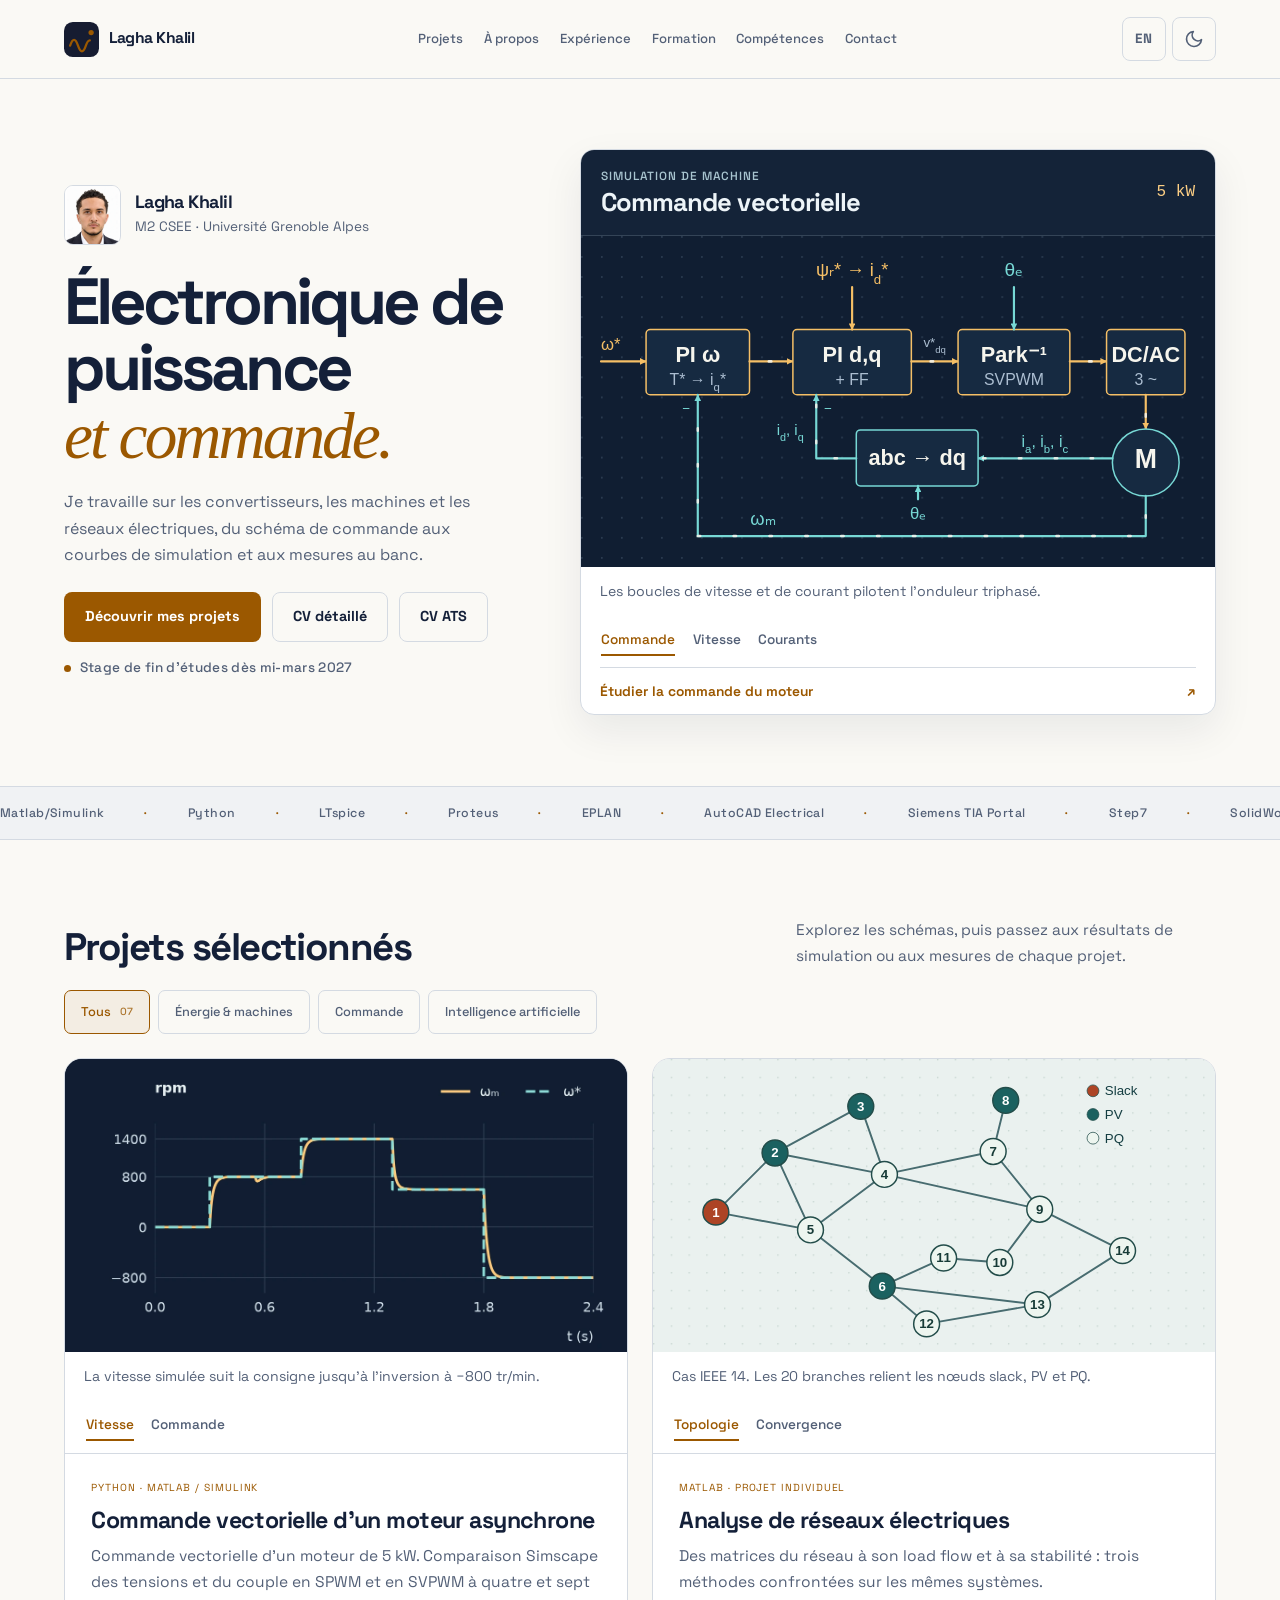
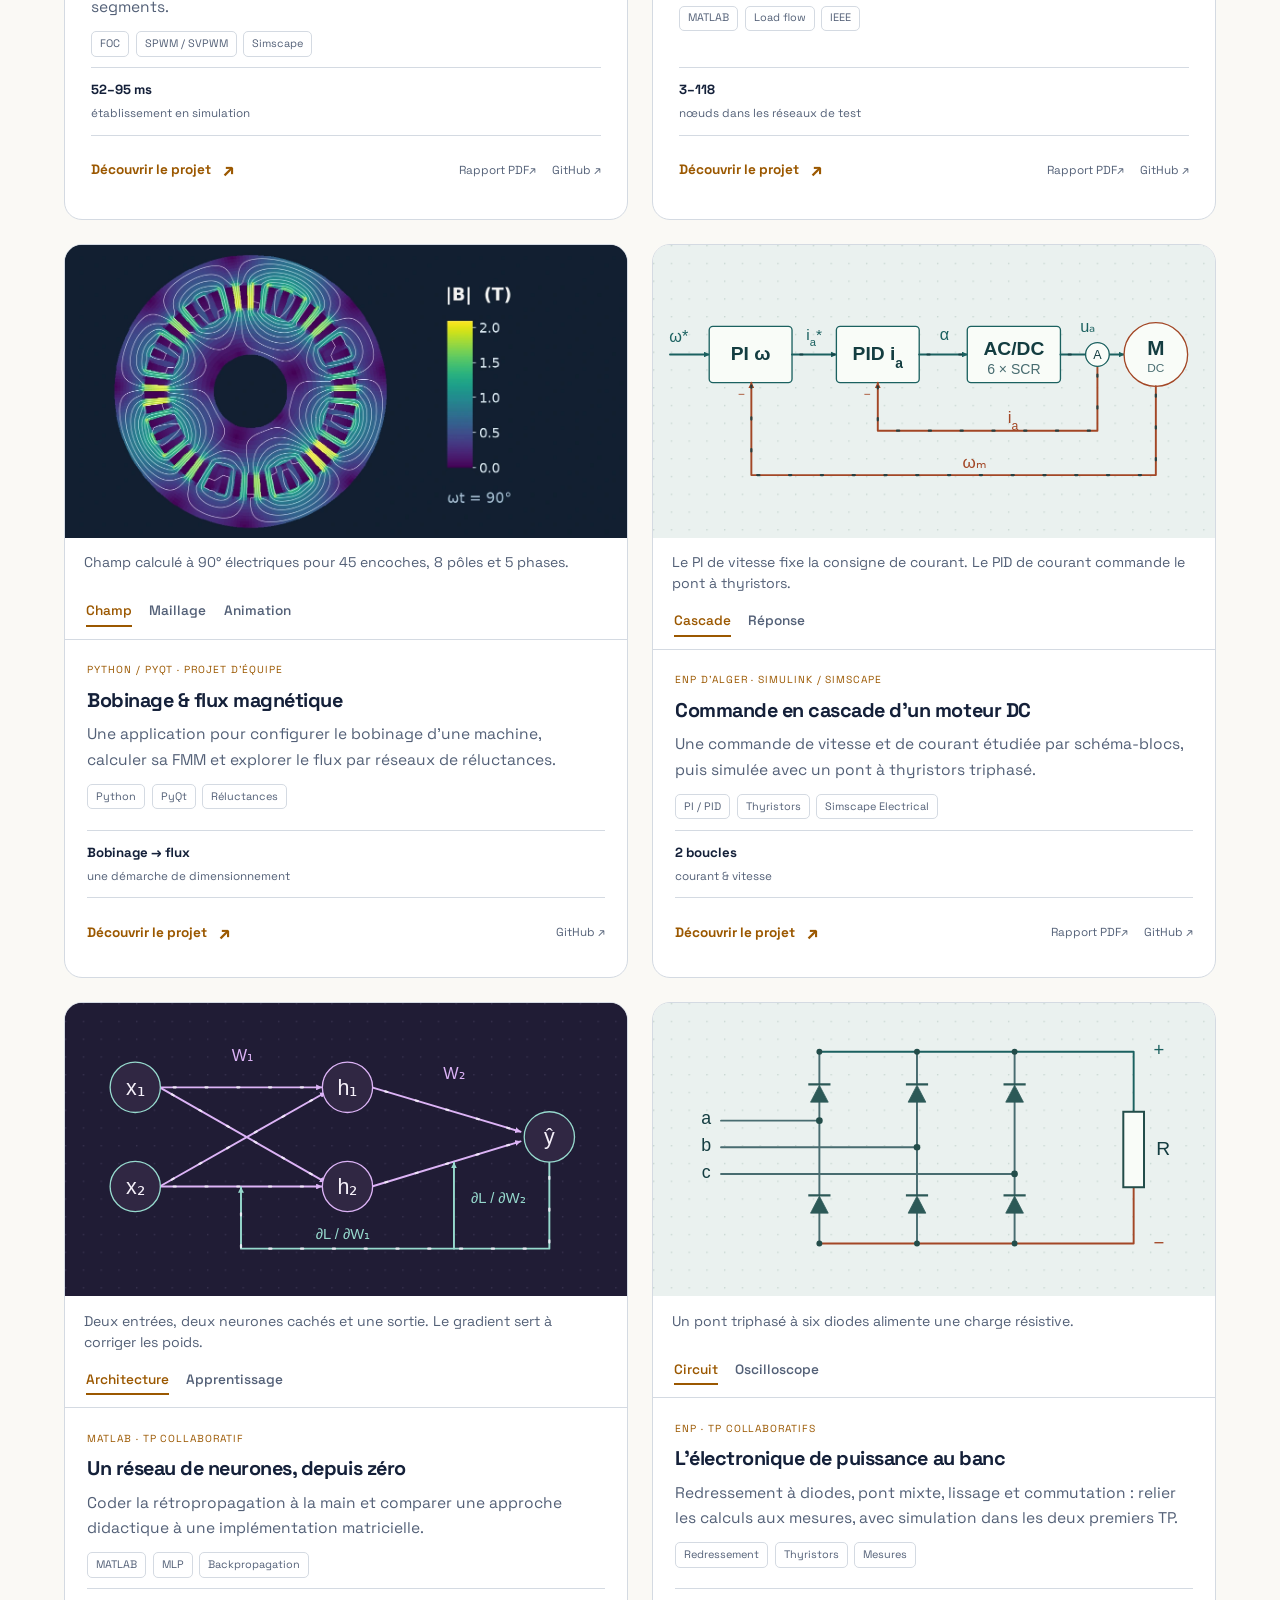
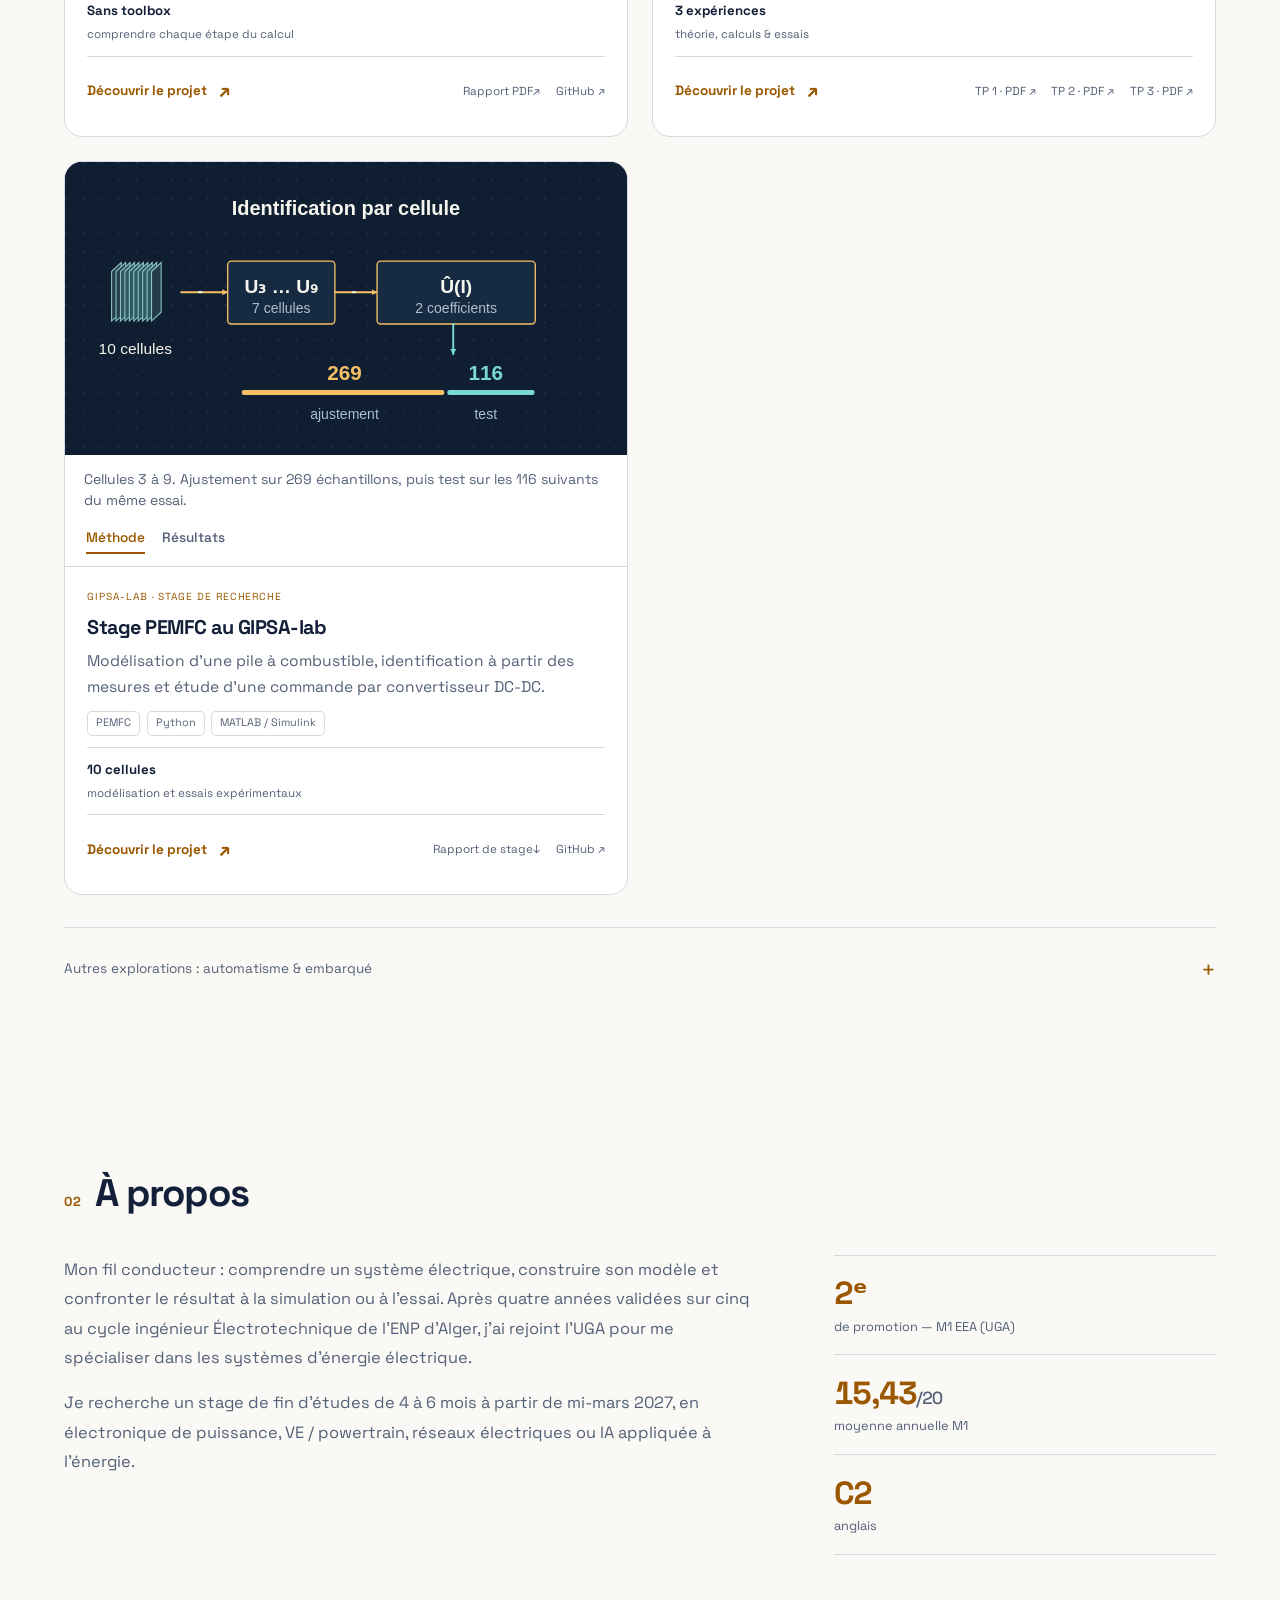
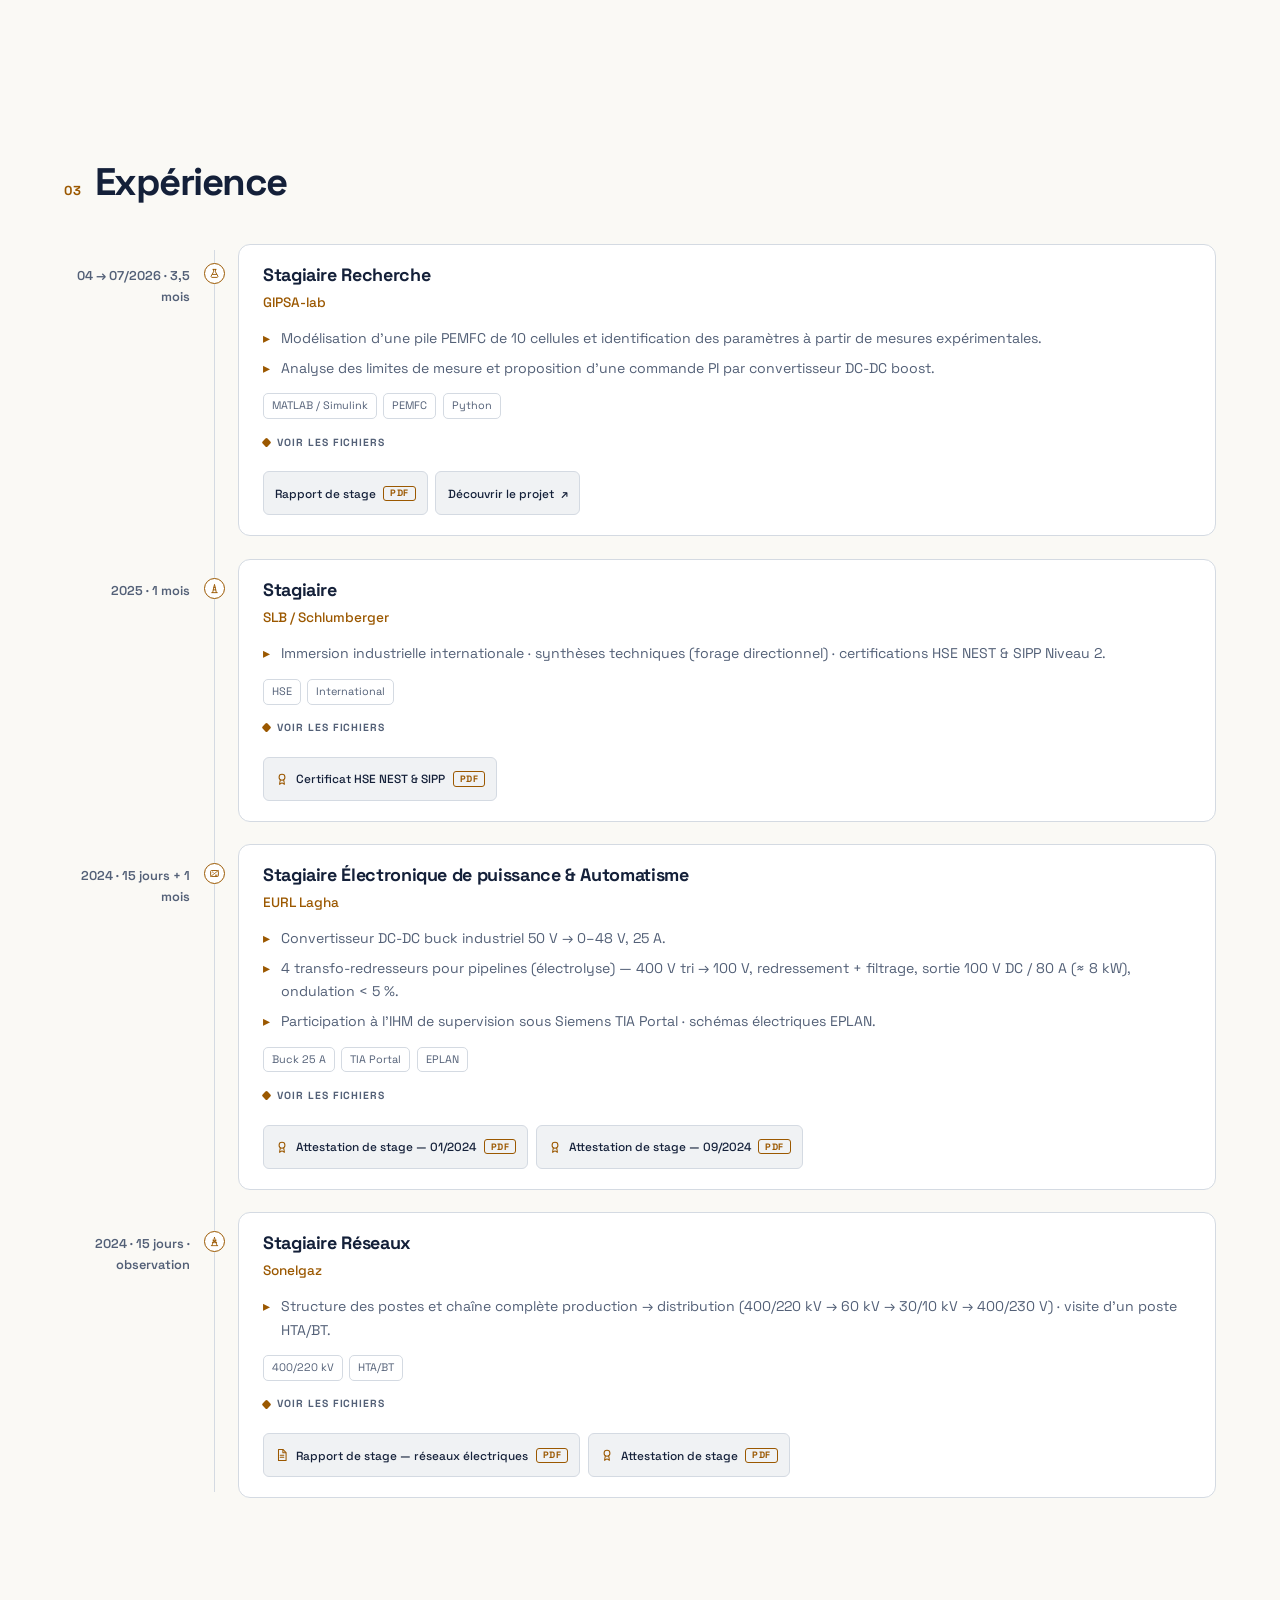
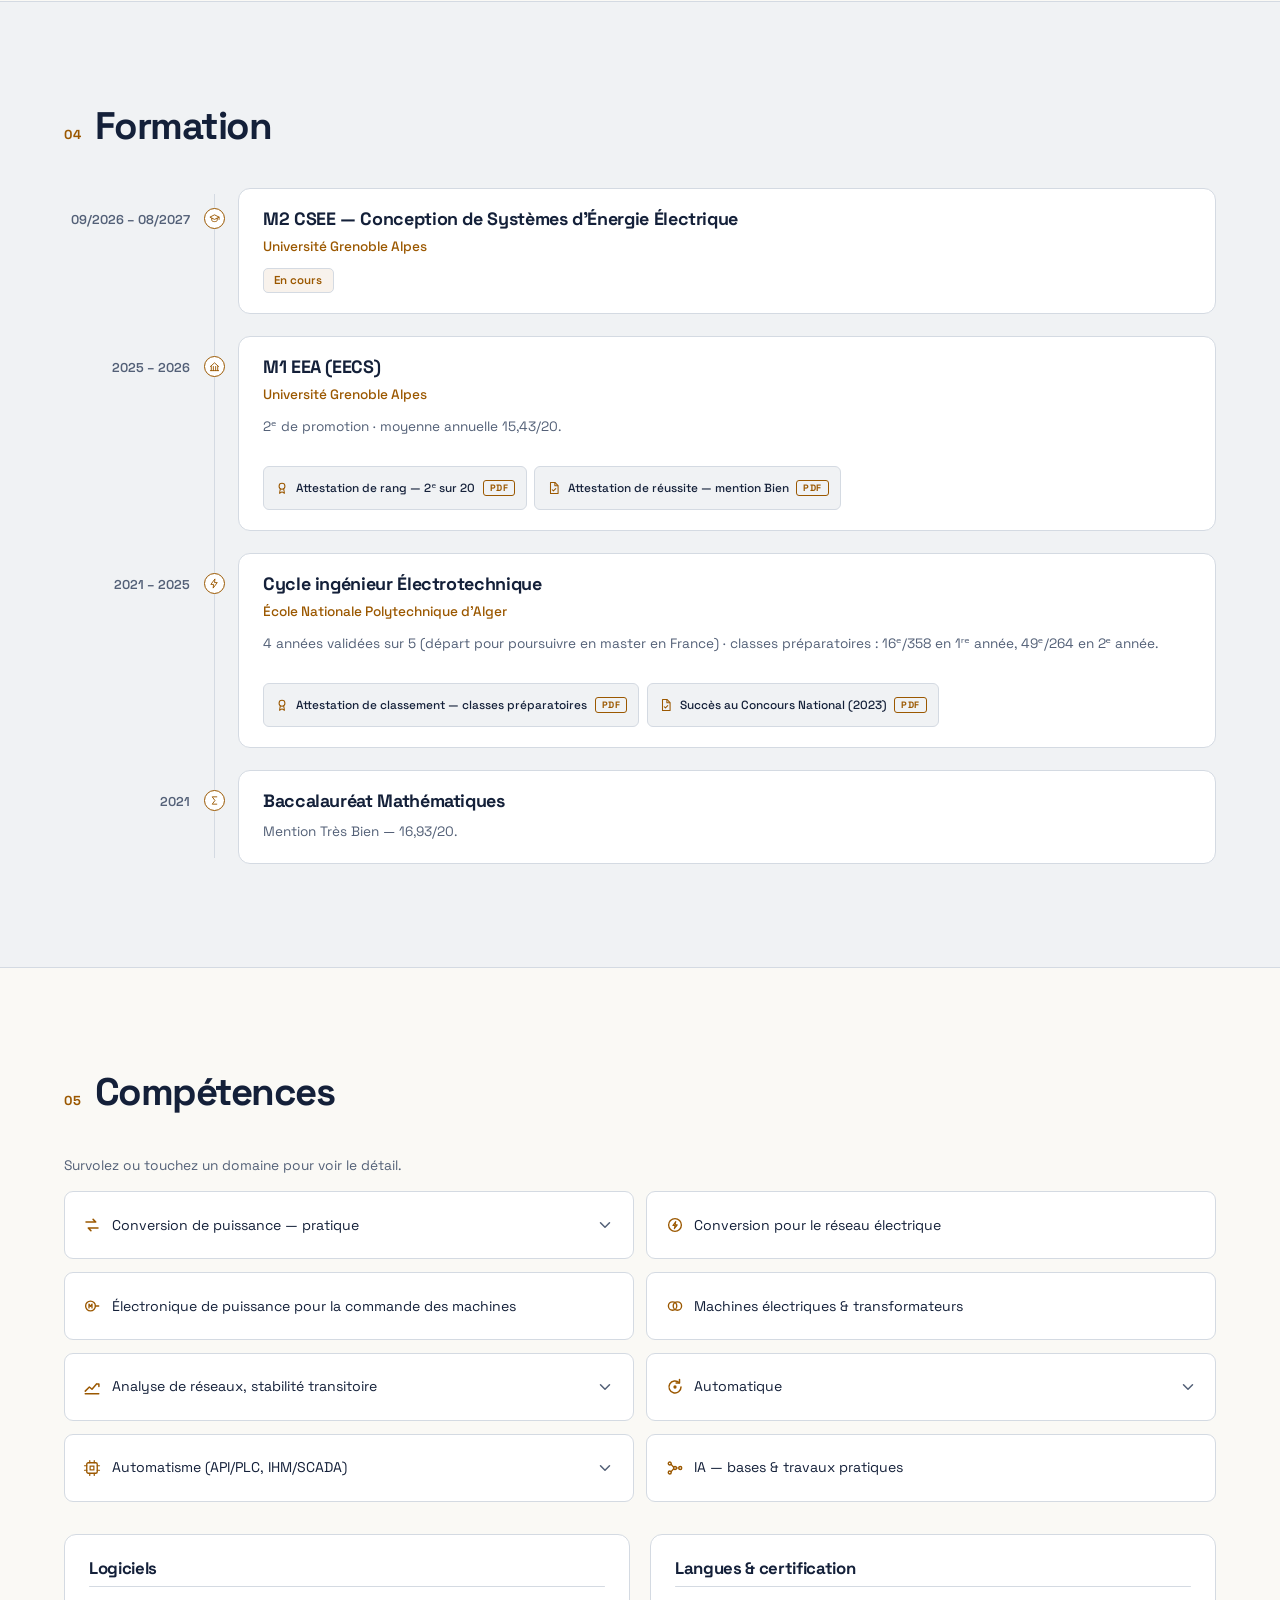
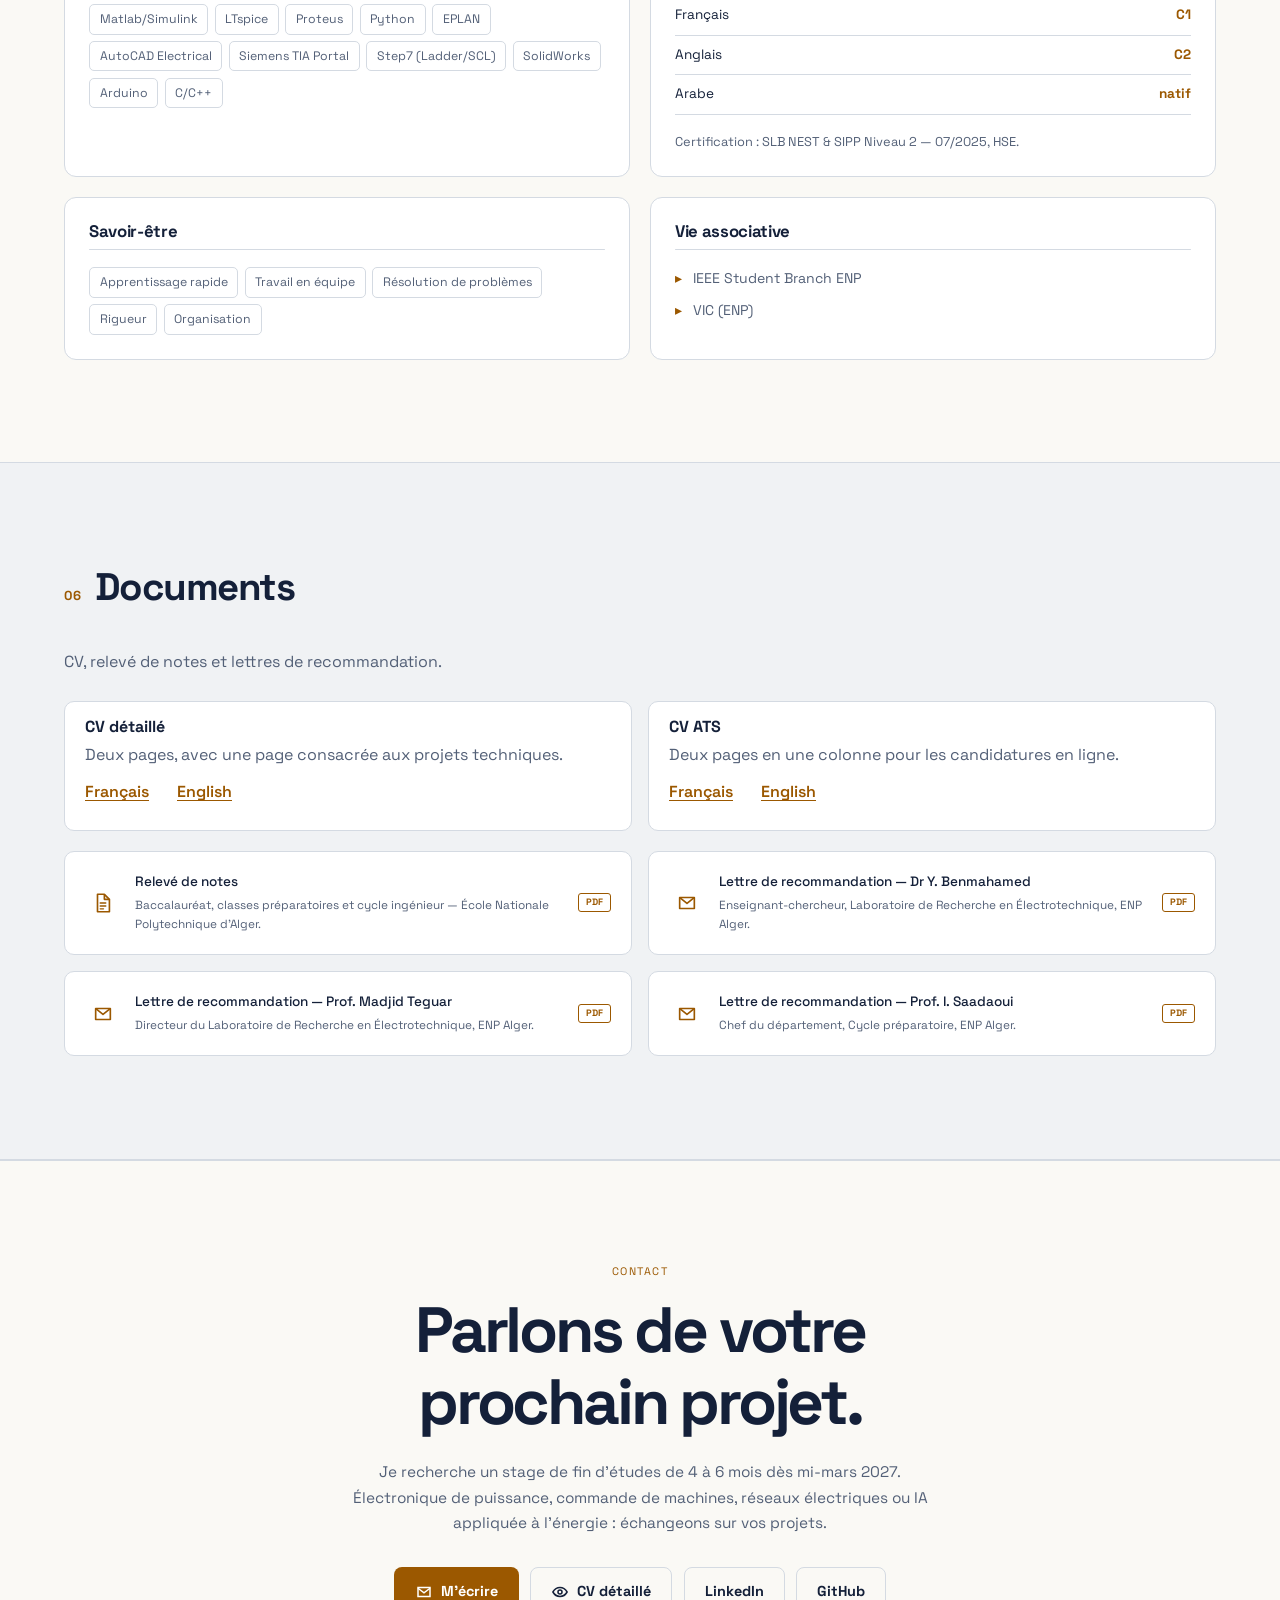
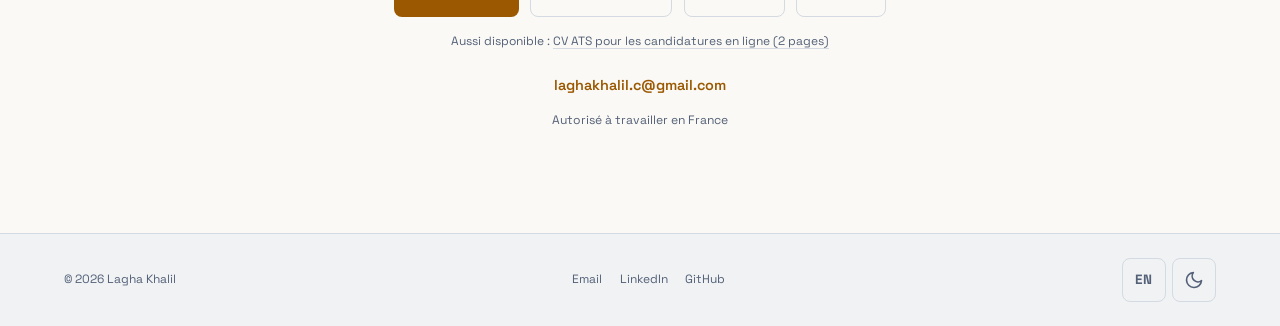
==== commit ef231892: "Publish two-page detailed and ATS CVs in French and English" ====
--- a/index.html
+++ b/index.html
@@ -24,7 +24,7 @@
   <link rel="preconnect" href="https://fonts.googleapis.com">
   <link rel="preconnect" href="https://fonts.gstatic.com" crossorigin>
   <link rel="stylesheet" href="https://fonts.googleapis.com/css2?family=Space+Grotesk:wght@400;500;700&amp;display=swap">
-  <link rel="stylesheet" href="css/style.css?v=dd1272721e9a">
+  <link rel="stylesheet" href="css/style.css?v=65374a95af4b">
   <script>
     (function () {
       try {
@@ -37,7 +37,7 @@
   </script>
   <link rel="stylesheet" href="css/project-views.css?v=9ebfe6e97434">
   <script src="js/project-views.js?v=2428cd0abaf2" defer></script>
-  <script src="js/main.js?v=4e4167ebe4ba" defer></script>
+  <script src="js/main.js?v=b1f21a9c002b" defer></script>
   <script type="application/ld+json">
   {
     "@context": "https://schema.org",
@@ -112,7 +112,8 @@
           <p class="subline" data-i18n="focus.intro">Je travaille sur les convertisseurs, les machines et les réseaux électriques, du schéma de commande aux courbes de simulation et aux mesures au banc.</p>
           <div class="cta-row">
             <a class="btn btn-primary" href="#projets" data-i18n="cta.projects">Découvrir mes projets</a>
-            <a class="btn btn-ghost js-cv-design" href="cv/CV_Lagha_Khalil_CSEE_FR.pdf" target="_blank" rel="noopener" data-i18n="cta.cv">Voir mon CV</a>
+            <a class="btn btn-ghost js-cv-design" href="cv/CV_Lagha_Khalil_Genie_Electrique_Detaille_FR.pdf" target="_blank" rel="noopener" data-i18n="cta.cv">CV détaillé</a>
+            <a class="btn btn-ghost js-cv-ats" href="cv/CV_Lagha_Khalil_Genie_Electrique_ATS_FR.pdf" download data-i18n="cta.cvatsShort">CV ATS</a>
           </div>
           <p class="hero-kicker"><span class="pulse-dot" aria-hidden="true"></span><span data-i18n="hero.kicker">Stage de fin d’études dès mi-mars 2027</span></p>
         </div>
@@ -492,7 +493,21 @@
     <section id="documents" class="section section-alt">
       <div class="container">
         <h2 class="sec-title reveal"><span class="sec-n" aria-hidden="true">06</span><span data-i18n="docs.title">Documents</span></h2>
-        <p class="docs-intro reveal" data-i18n="docs.intro">Relevé de notes et lettres de recommandation.</p>
+        <p class="docs-intro reveal" data-i18n="docs.intro">CV, relevé de notes et lettres de recommandation.</p>
+        <div class="cv-doc-formats">
+          <section class="cv-doc-option" aria-labelledby="cv-detailed">
+            <h3 id="cv-detailed" data-i18n="docs.cv.detailed">CV détaillé</h3>
+            <p data-i18n="docs.cv.detailed.format">Deux pages, avec une page consacrée aux projets techniques.</p>
+            <a href="cv/CV_Lagha_Khalil_Genie_Electrique_Detaille_FR.pdf" hreflang="fr" lang="fr" download aria-label="Télécharger le CV détaillé en français">Français</a>
+            <a href="cv/CV_Khalil_Lagha_Electrical_Engineering_Detailed_EN.pdf" hreflang="en" lang="en" download aria-label="Download the detailed CV in English">English</a>
+          </section>
+          <section class="cv-doc-option" aria-labelledby="cv-ats">
+            <h3 id="cv-ats" data-i18n="docs.cv.ats">CV ATS</h3>
+            <p data-i18n="docs.cv.ats.format">Deux pages en une colonne pour les candidatures en ligne.</p>
+            <a href="cv/CV_Lagha_Khalil_Genie_Electrique_ATS_FR.pdf" hreflang="fr" lang="fr" download aria-label="Télécharger le CV ATS en français">Français</a>
+            <a href="cv/CV_Khalil_Lagha_Electrical_Engineering_ATS_EN.pdf" hreflang="en" lang="en" download aria-label="Download the ATS CV in English">English</a>
+          </section>
+        </div>
         <div class="doc-grid">
           <a class="doc-card reveal" href="reports/releve-de-notes.pdf" target="_blank" rel="noopener">
             <span class="doc-ico" aria-hidden="true"><svg viewBox="0 0 24 24" focusable="false"><path d="M6 2.5h7.5L19 8v13.5H6z" fill="none" stroke="currentColor" stroke-width="1.8" stroke-linejoin="round"/><path d="M13.5 2.5V8H19" fill="none" stroke="currentColor" stroke-width="1.8" stroke-linejoin="round"/><path d="M9 12h6M9 15.2h6M9 18.4h3.5" stroke="currentColor" stroke-width="1.6" stroke-linecap="round"/></svg></span>
@@ -537,11 +552,11 @@
         <p class="contact-pitch reveal" data-i18n="contact.pitch">Je recherche un stage de fin d’études de 4 à 6 mois dès mi-mars 2027. Électronique de puissance, commande de machines, réseaux électriques ou IA appliquée à l’énergie : échangeons sur vos projets.</p>
         <div class="cta-row reveal">
           <a class="btn btn-primary" href="mailto:laghakhalil.c@gmail.com"><svg viewBox="0 0 24 24" aria-hidden="true" focusable="false"><path d="M4 6h16v12H4z" fill="none" stroke="currentColor" stroke-width="2"/><path d="m4 7 8 6 8-6" fill="none" stroke="currentColor" stroke-width="2"/></svg><span data-i18n="contact.mail">M'écrire</span></a>
-          <a class="btn btn-ghost js-cv-design" href="cv/CV_Lagha_Khalil_CSEE_FR.pdf" target="_blank" rel="noopener"><svg viewBox="0 0 24 24" aria-hidden="true" focusable="false"><path d="M2.5 12S6 6 12 6s9.5 6 9.5 6-3.5 6-9.5 6-9.5-6-9.5-6Z" fill="none" stroke="currentColor" stroke-width="2" stroke-linejoin="round"/><circle cx="12" cy="12" r="2.7" fill="none" stroke="currentColor" stroke-width="2"/></svg><span data-i18n="cta.cvshort">Mon CV</span></a>
+          <a class="btn btn-ghost js-cv-design" href="cv/CV_Lagha_Khalil_Genie_Electrique_Detaille_FR.pdf" target="_blank" rel="noopener"><svg viewBox="0 0 24 24" aria-hidden="true" focusable="false"><path d="M2.5 12S6 6 12 6s9.5 6 9.5 6-3.5 6-9.5 6-9.5-6-9.5-6Z" fill="none" stroke="currentColor" stroke-width="2" stroke-linejoin="round"/><circle cx="12" cy="12" r="2.7" fill="none" stroke="currentColor" stroke-width="2"/></svg><span data-i18n="cta.cvshort">CV détaillé</span></a>
           <a class="btn btn-ghost" href="https://www.linkedin.com/in/khalil-ellah-lagha" target="_blank" rel="noopener">LinkedIn</a>
           <a class="btn btn-ghost" href="https://github.com/KhalilEllahLAGHA" target="_blank" rel="noopener">GitHub</a>
         </div>
-        <p class="cv-alt reveal"><span data-i18n="cta.cvats">Aussi disponible :</span> <a class="js-cv-ats" href="cv/CV_Lagha_Khalil_CSEE_FR.pdf" download><span data-i18n="cta.cvats2">CV pour les candidatures en ligne (ATS)</span></a></p>
+        <p class="cv-alt reveal"><span data-i18n="cta.cvats">Aussi disponible :</span> <a class="js-cv-ats" href="cv/CV_Lagha_Khalil_Genie_Electrique_ATS_FR.pdf" download><span data-i18n="cta.cvats2">CV ATS pour les candidatures en ligne (2 pages)</span></a></p>
         <p class="contact-email reveal"><a href="mailto:laghakhalil.c@gmail.com">laghakhalil.c@gmail.com</a></p>
         <p class="hero-meta reveal"><span data-i18n="hero.work">Autorisé à travailler en France</span></p>
       </div>
--- a/css/style.css
+++ b/css/style.css
@@ -1132,3 +1132,9 @@
   .hero-copy .hero-kicker { margin-top: .85rem; }
   .instrument-head { padding: .8rem 1rem; }
 }
+
+.cv-doc-formats { display:grid; grid-template-columns:repeat(auto-fit,minmax(min(100%,16rem),1fr)); gap:1rem; margin:1.2rem 0; }
+.cv-doc-option { padding:1rem 1.25rem; background:var(--surface); border:1px solid var(--border); border-radius:10px; }
+.cv-doc-option h3 { font-size:1rem; margin:0; }
+.cv-doc-option p { color:var(--muted); margin:.35rem 0 .1rem; }
+.cv-doc-option a { display:inline-flex; align-items:center; min-height:44px; margin-right:1.5rem; font-weight:600; text-decoration:underline; text-underline-offset:.2em; }
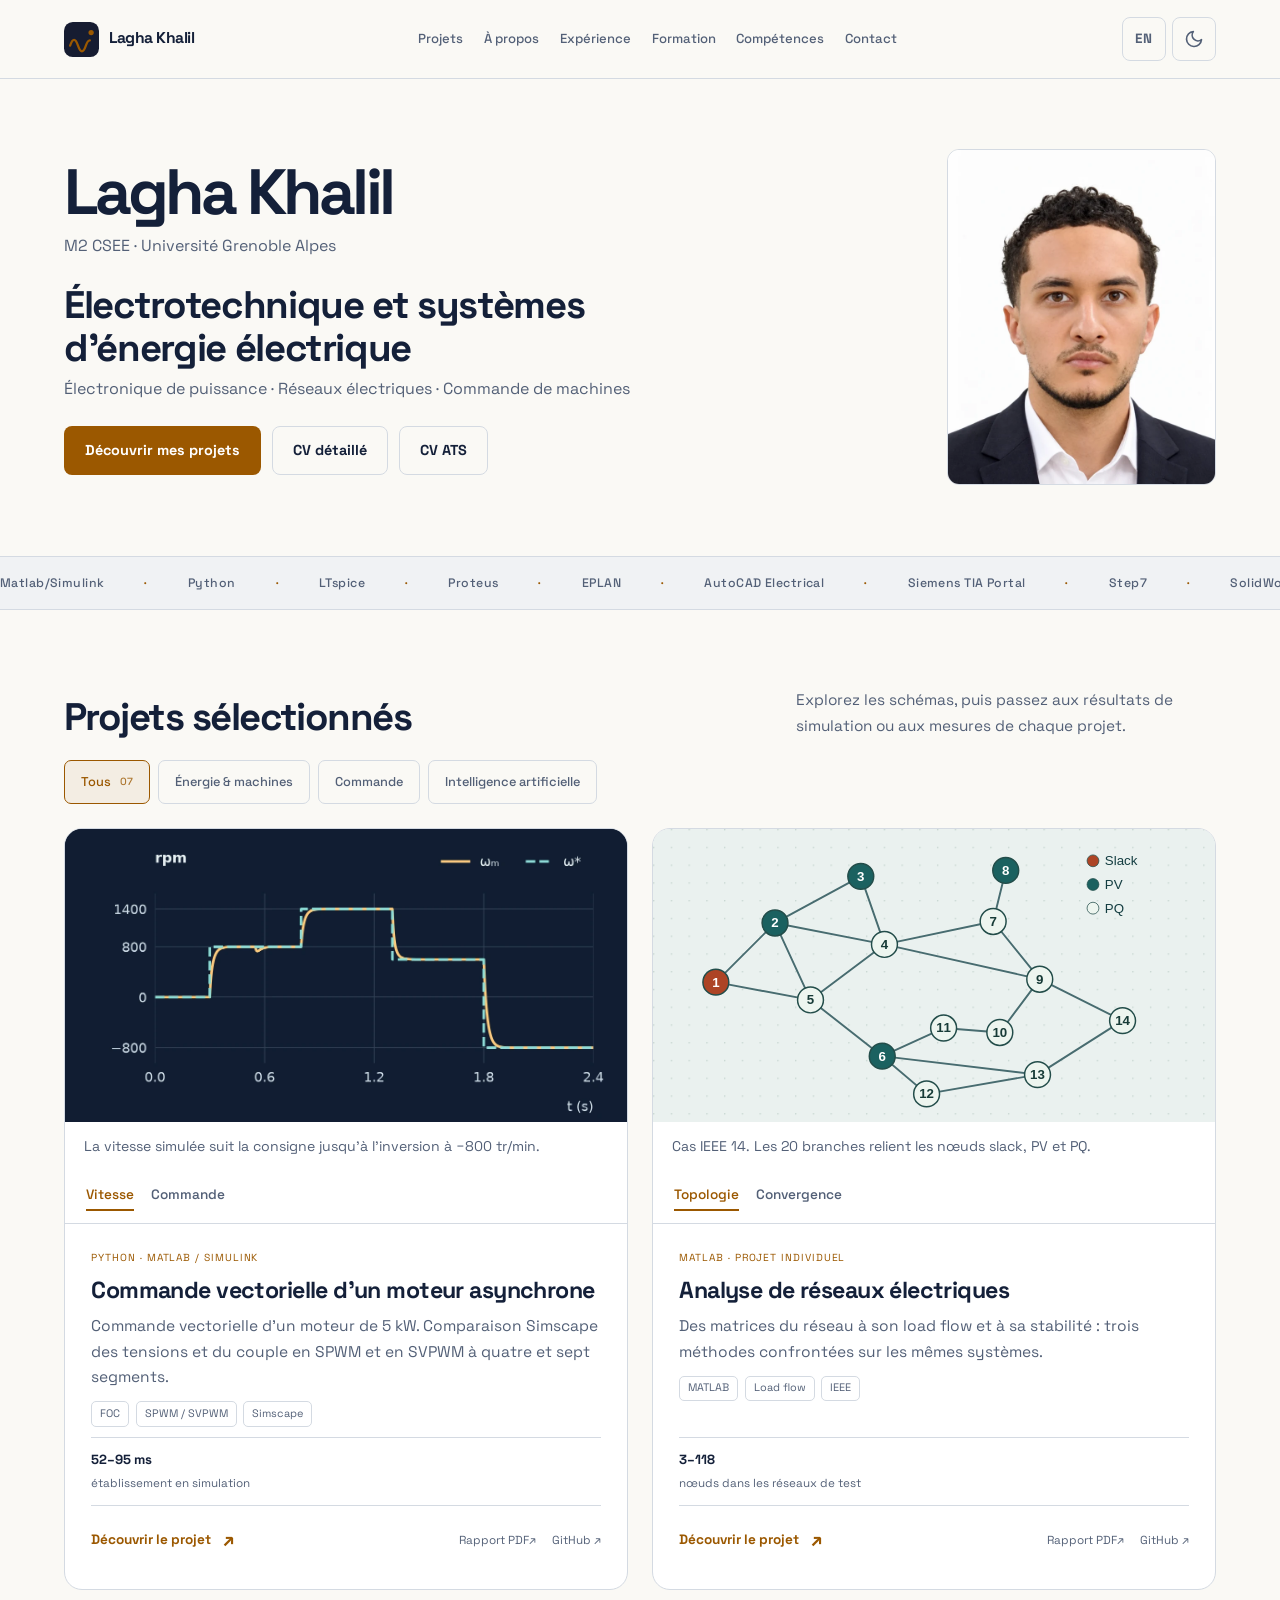
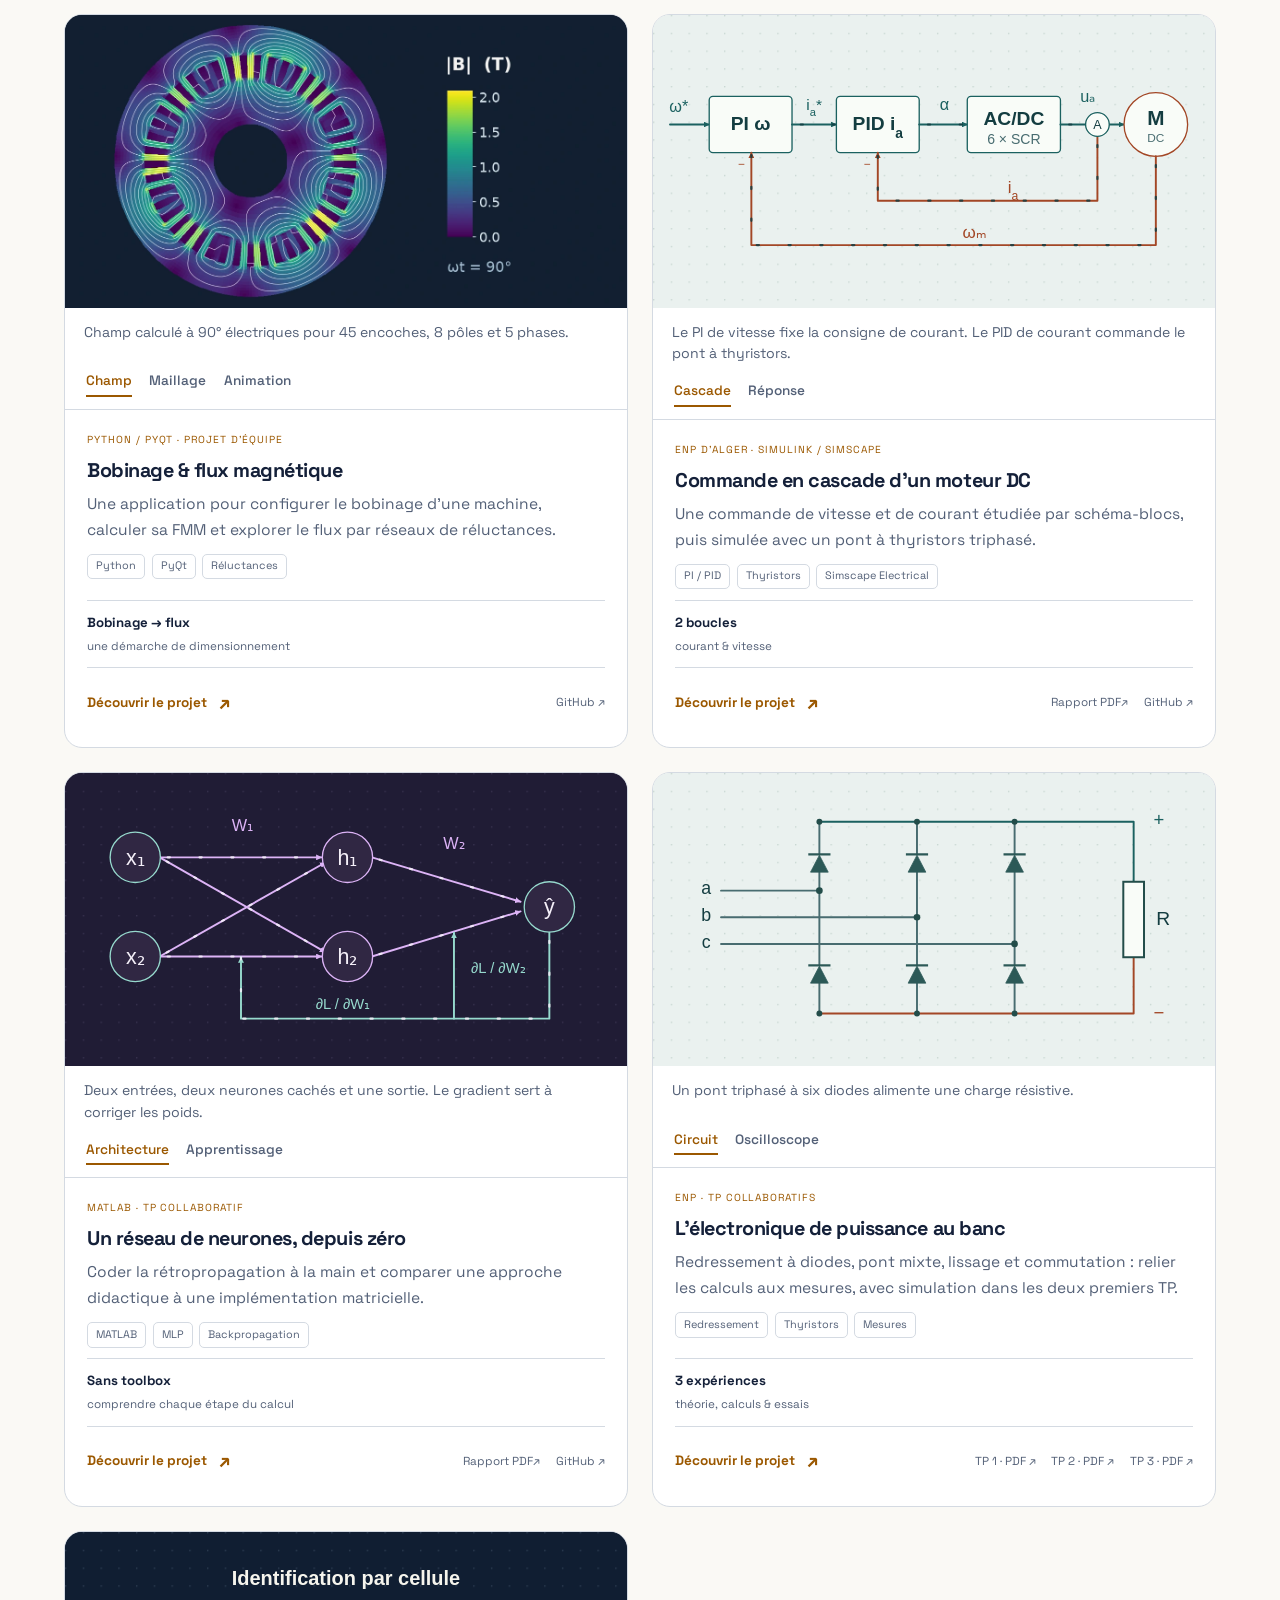
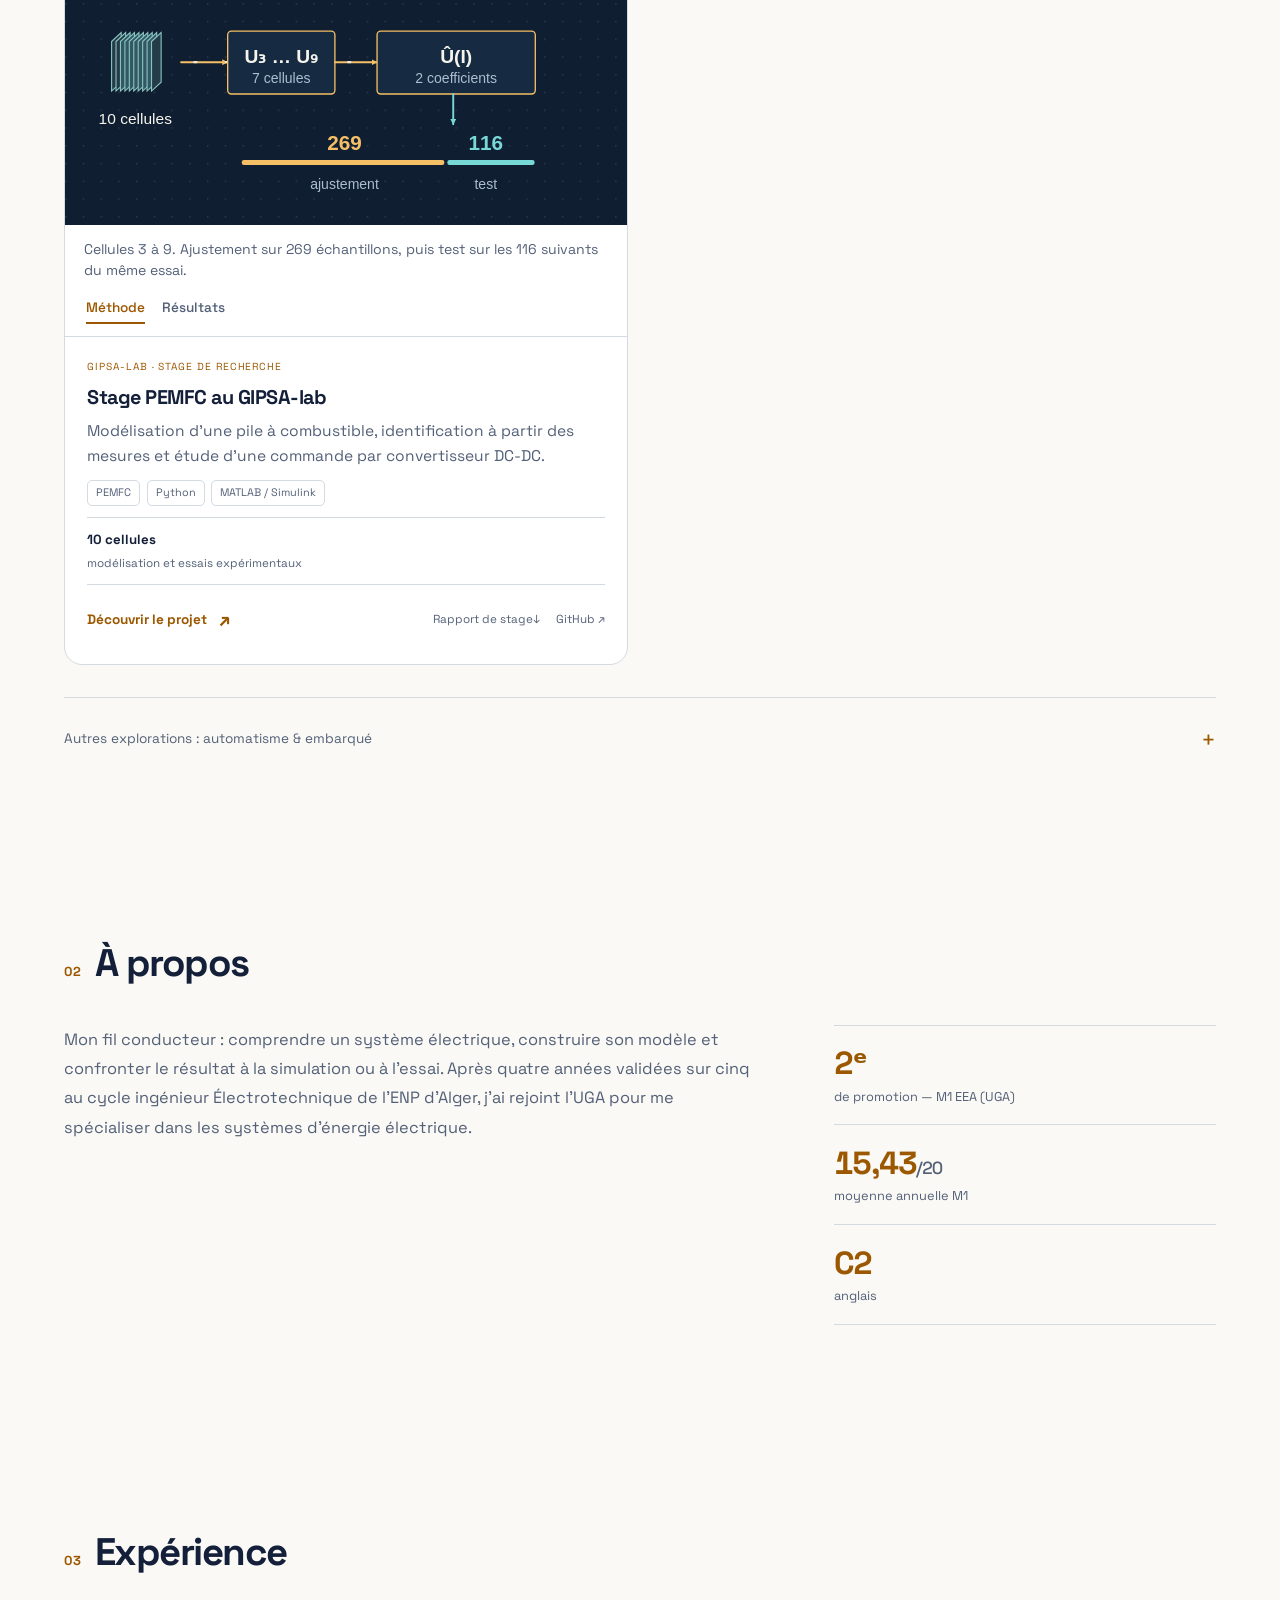
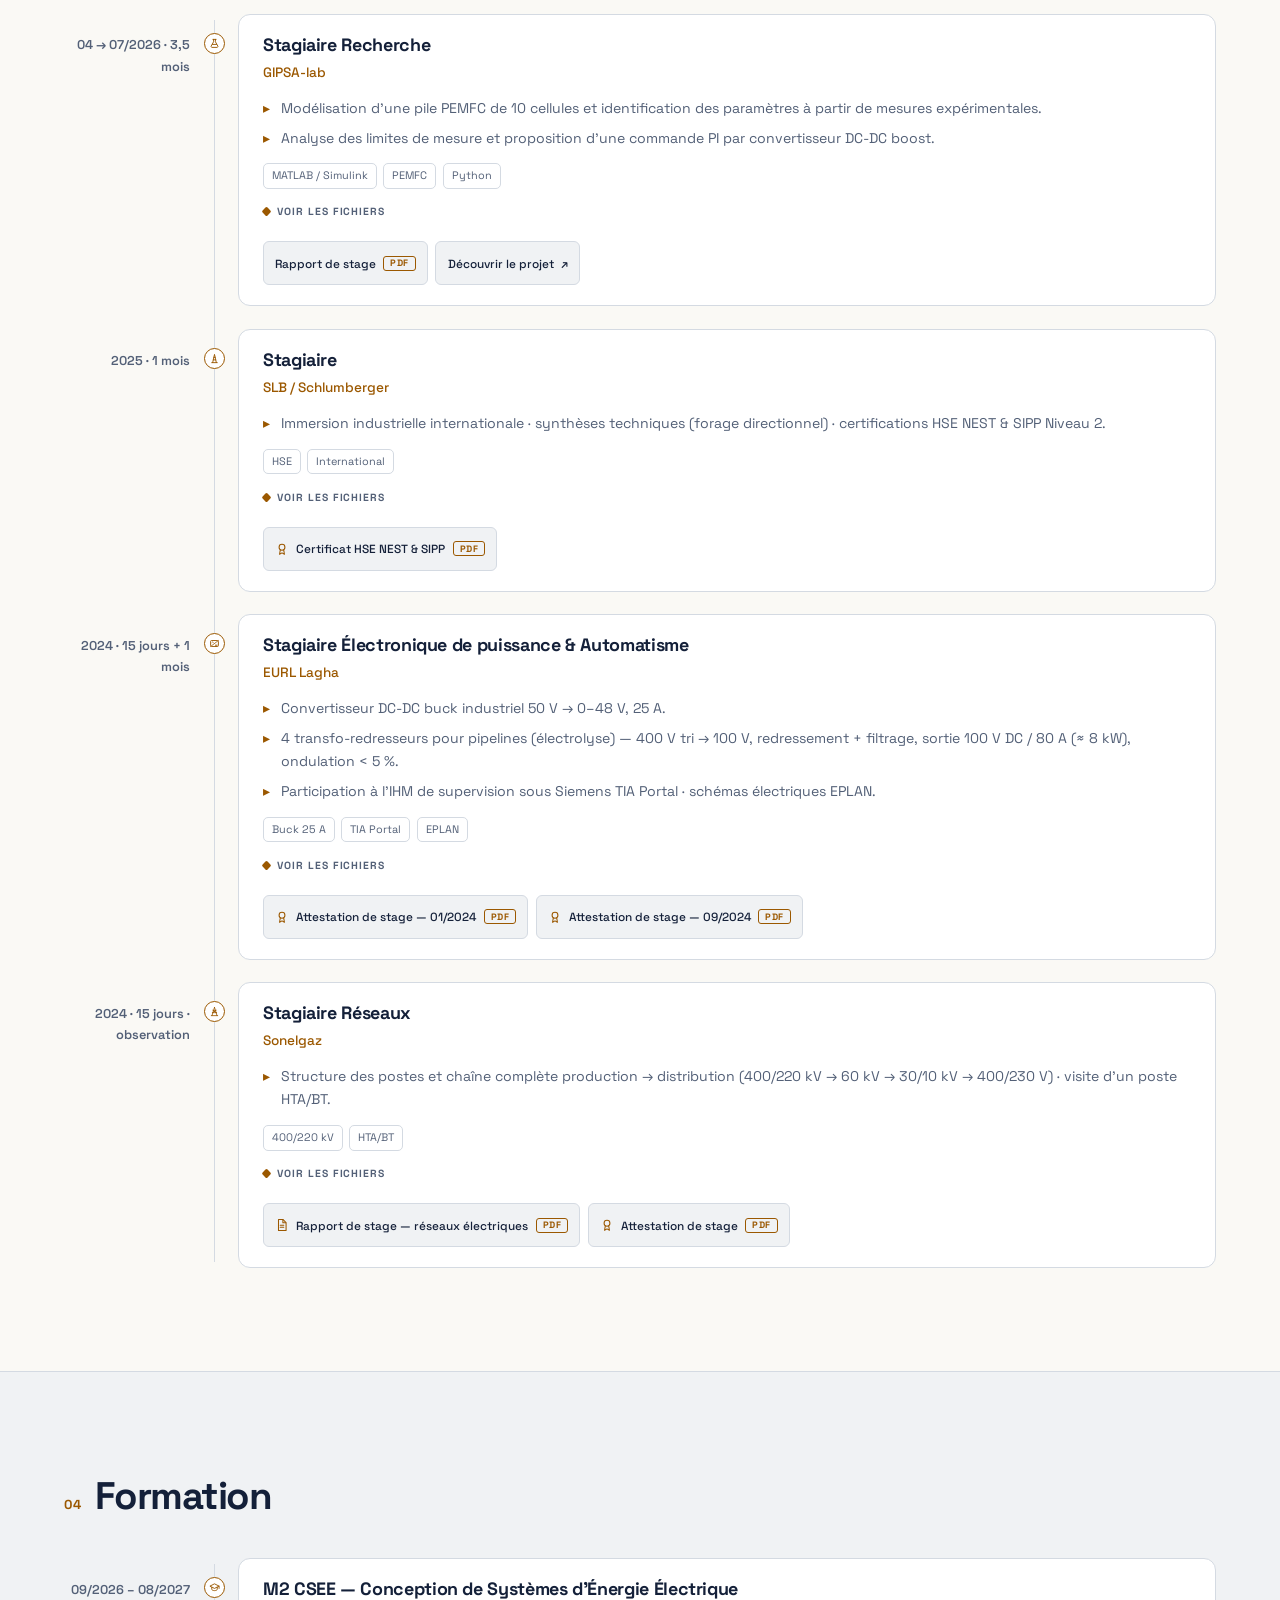
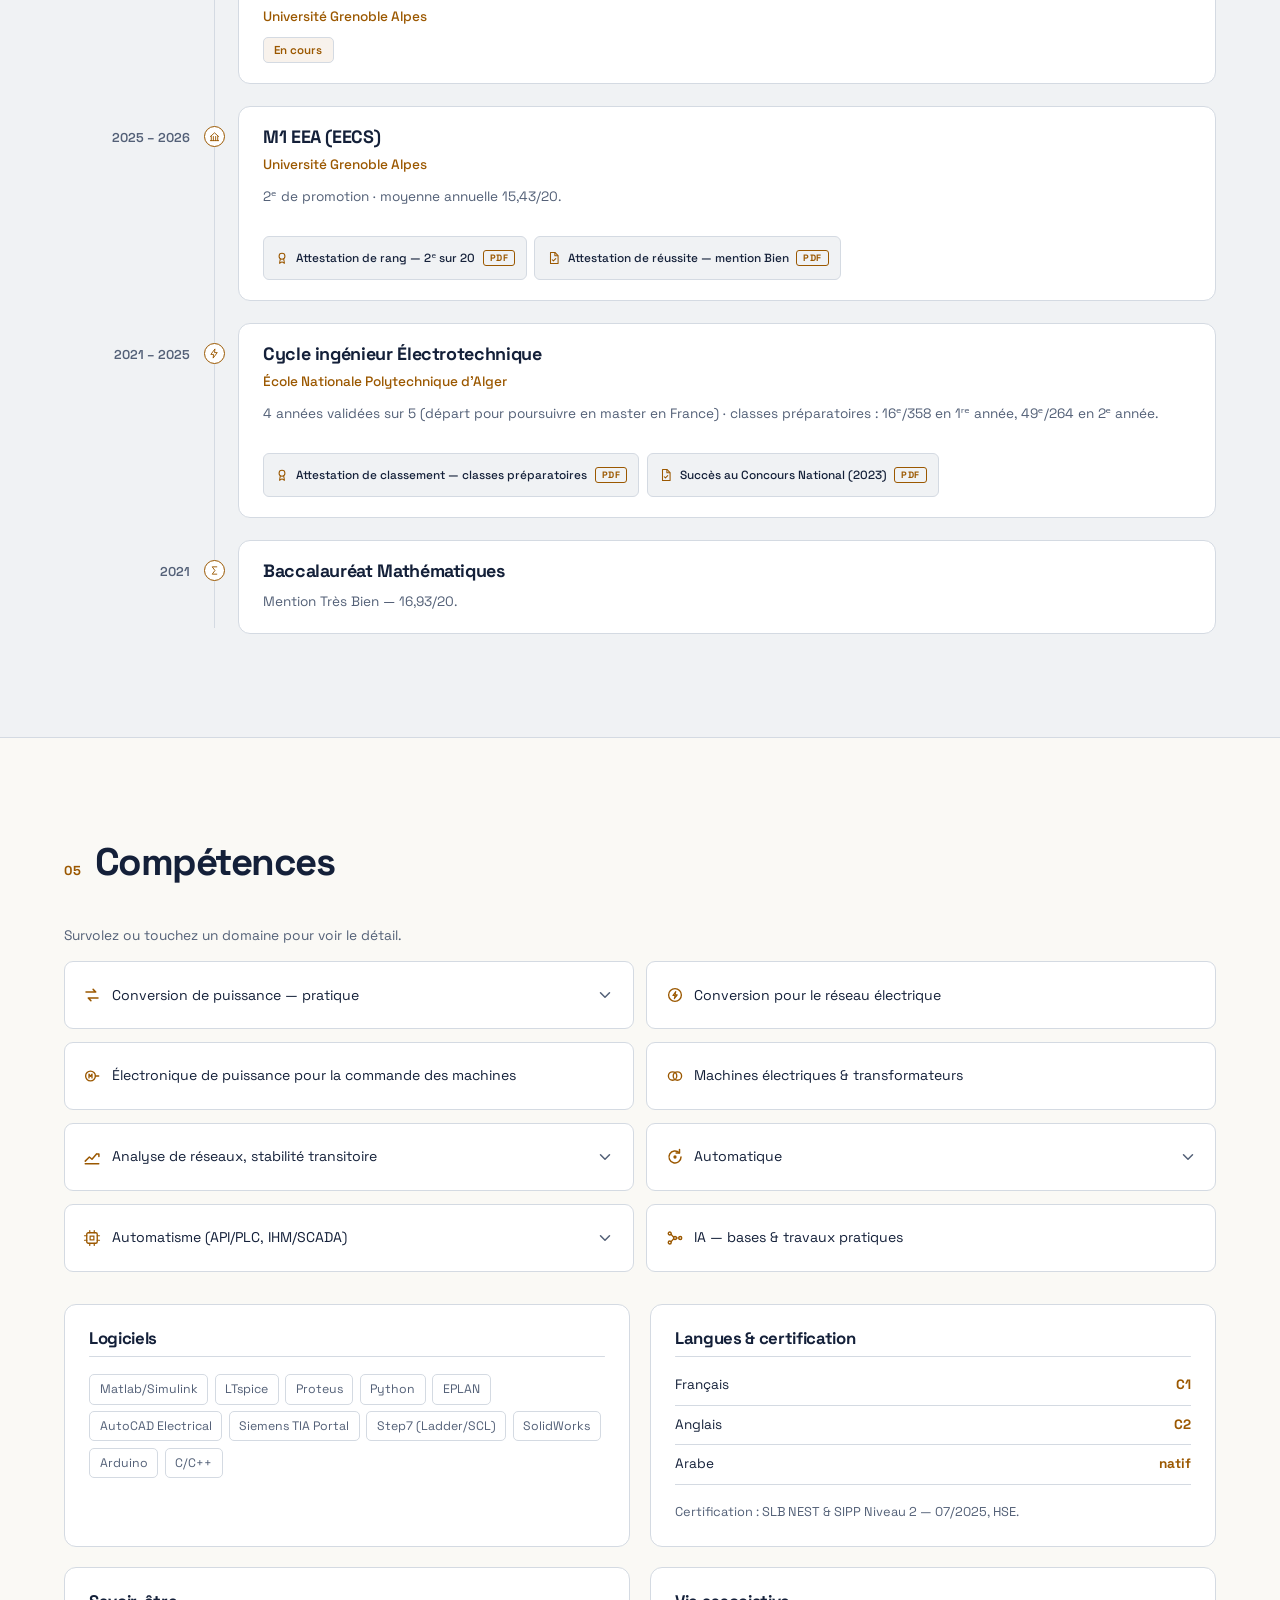
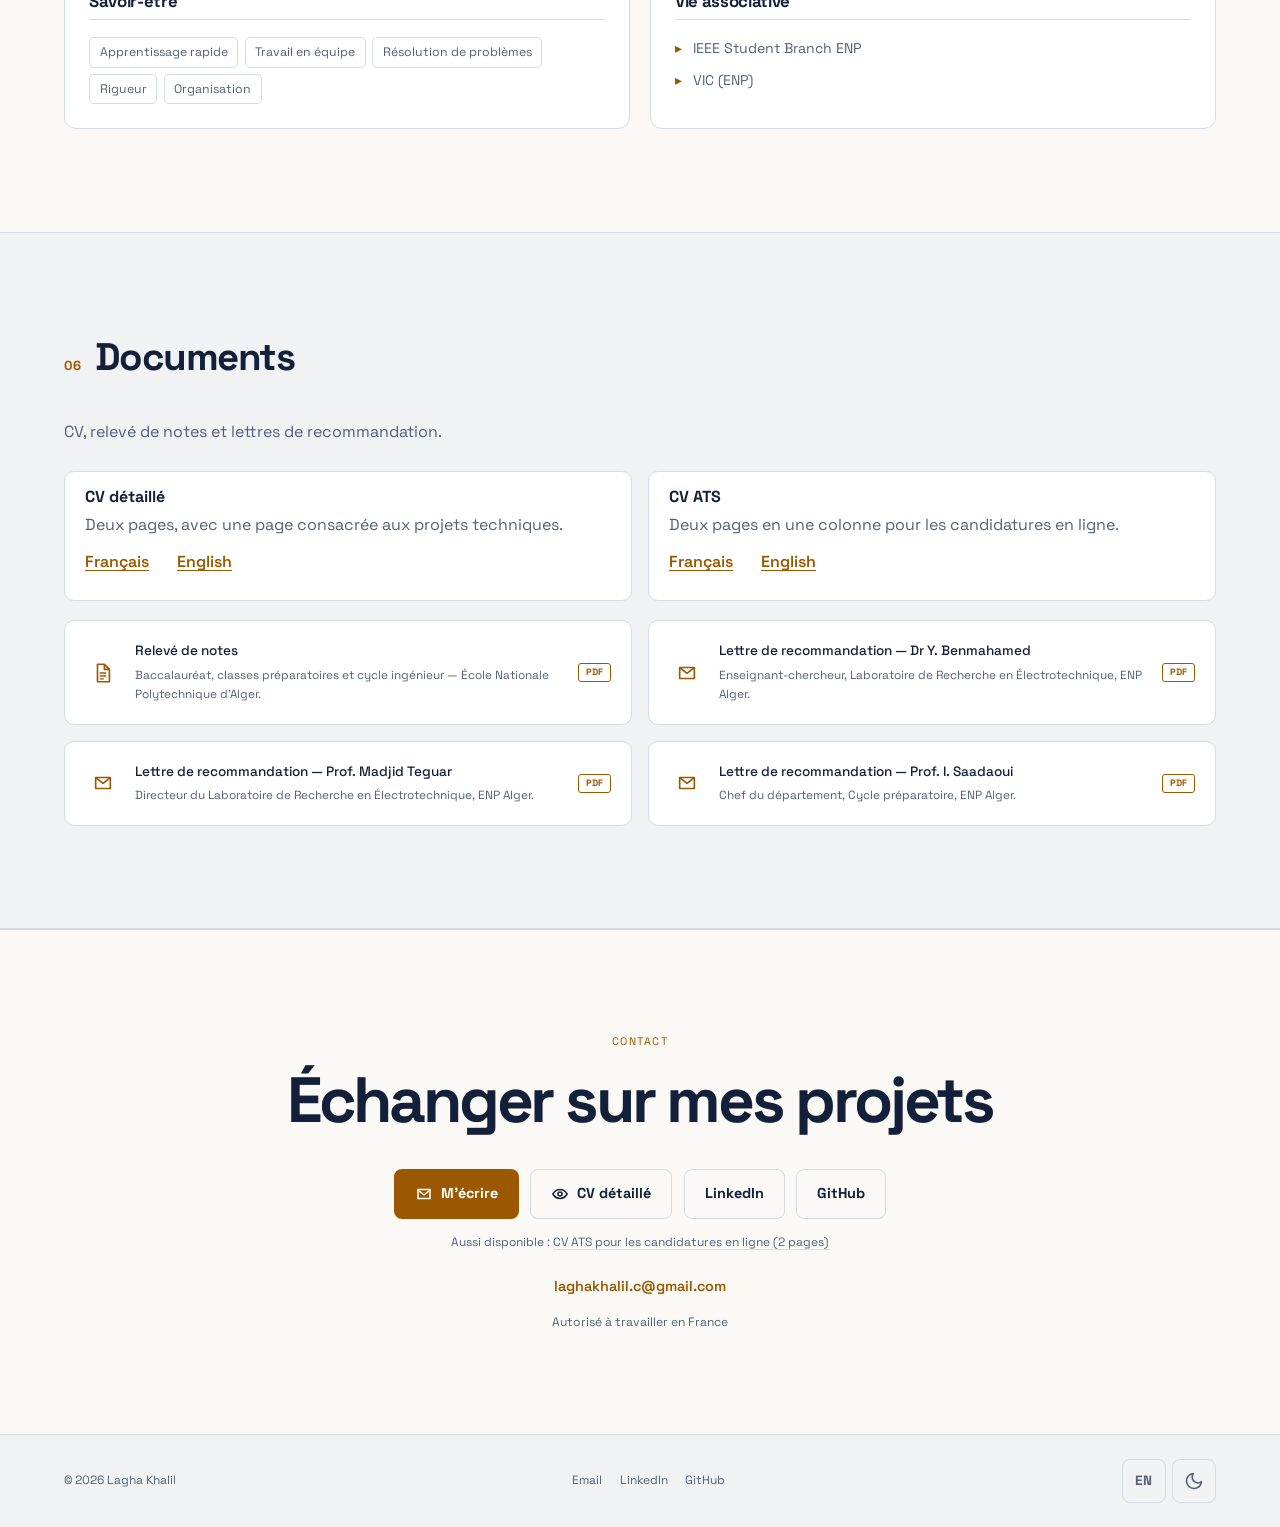
==== commit 1c40d4bf: "Restore the portrait-led portfolio and update engineering CV headlines" ====
--- a/index.html
+++ b/index.html
@@ -3,28 +3,28 @@
 <head>
   <meta charset="utf-8">
   <meta name="viewport" content="width=device-width, initial-scale=1, viewport-fit=cover">
-  <title>Lagha Khalil — Étudiant M2 CSEE | Électronique de puissance &amp; énergie</title>
-  <meta name="description" content="Lagha Khalil, étudiant M2 CSEE (Conception de Systèmes d'Énergie Électrique) à l'Université Grenoble Alpes. Électronique de puissance, VE/powertrain, réseaux électriques, IA appliquée à l'énergie. Stage de fin d’études de 4 à 6 mois à partir de mi-mars 2027.">
+  <title>Lagha Khalil | Électrotechnique et systèmes d’énergie électrique</title>
+  <meta name="description" content="Portfolio de Lagha Khalil, étudiant en M2 CSEE à l’Université Grenoble Alpes. Projets en électronique de puissance, réseaux électriques et commande de machines.">
   <link rel="canonical" href="https://khalilellahlagha.github.io/">
   <meta name="theme-color" content="#0b101c">
   <meta property="og:type" content="website">
   <meta property="og:url" content="https://khalilellahlagha.github.io/">
-  <meta property="og:title" content="Lagha Khalil — Étudiant M2 CSEE | Électronique de puissance & énergie">
-  <meta property="og:description" content="Électronique de puissance, VE/powertrain, réseaux électriques, IA appliquée à l'énergie. Stage de fin d’études dès mi-mars 2027.">
+  <meta property="og:title" content="Lagha Khalil | Électrotechnique et systèmes d’énergie électrique">
+  <meta property="og:description" content="Portfolio de Lagha Khalil, étudiant en M2 CSEE à l’Université Grenoble Alpes. Projets en électronique de puissance, réseaux électriques et commande de machines.">
   <meta property="og:locale" content="fr_FR">
   <meta property="og:locale:alternate" content="en_US">
   <meta property="og:site_name" content="Lagha Khalil — Portfolio">
-  <meta property="og:image" content="https://khalilellahlagha.github.io/assets/og.png">
+  <meta property="og:image" content="https://khalilellahlagha.github.io/assets/og.png?v=498ad1df95da">
   <meta property="og:image:width" content="1200">
   <meta property="og:image:height" content="630">
-  <meta property="og:image:alt" content="Lagha Khalil — Étudiant M2 CSEE, électronique de puissance &amp; systèmes d'énergie">
+  <meta property="og:image:alt" content="Portfolio de Lagha Khalil en électrotechnique et systèmes d’énergie électrique">
   <meta name="twitter:card" content="summary_large_image">
-  <meta name="twitter:image" content="https://khalilellahlagha.github.io/assets/og.png">
+  <meta name="twitter:image" content="https://khalilellahlagha.github.io/assets/og.png?v=498ad1df95da">
   <link rel="icon" type="image/svg+xml" href="data:image/svg+xml,%3Csvg xmlns='http://www.w3.org/2000/svg' viewBox='0 0 64 64'%3E%3Crect width='64' height='64' rx='14' fill='%230b1120'/%3E%3Cpath d='M10 44q7-20 14 0t14 0q3.5-10 7-10' stroke='%23fbbf24' stroke-width='4' fill='none' stroke-linecap='round'/%3E%3Ccircle cx='50' cy='20' r='5' fill='%23fbbf24'/%3E%3C/svg%3E">
   <link rel="preconnect" href="https://fonts.googleapis.com">
   <link rel="preconnect" href="https://fonts.gstatic.com" crossorigin>
   <link rel="stylesheet" href="https://fonts.googleapis.com/css2?family=Space+Grotesk:wght@400;500;700&amp;display=swap">
-  <link rel="stylesheet" href="css/style.css?v=65374a95af4b">
+  <link rel="stylesheet" href="css/style.css?v=7d744eae3794">
   <script>
     (function () {
       try {
@@ -37,7 +37,7 @@
   </script>
   <link rel="stylesheet" href="css/project-views.css?v=9ebfe6e97434">
   <script src="js/project-views.js?v=2428cd0abaf2" defer></script>
-  <script src="js/main.js?v=b1f21a9c002b" defer></script>
+  <script src="js/main.js?v=ad088cffe40f" defer></script>
   <script type="application/ld+json">
   {
     "@context": "https://schema.org",
@@ -105,25 +105,18 @@
       <div class="container hero-inner">
         <div class="hero-copy">
           <div class="hero-identity">
-            <img src="assets/portrait-2026-09-30.webp" width="640" height="800" alt="Portrait de Lagha Khalil" data-fr-alt="Portrait de Lagha Khalil" data-en-alt="Portrait of Khalil Lagha">
-            <div><h1 data-i18n="person.name">Lagha Khalil</h1><p>M2 CSEE · Université Grenoble Alpes</p></div>
-          </div>
-          <p class="hero-heading"><span class="hero-line" data-i18n="focus.power">Électronique de puissance</span><em class="hero-line" data-i18n="focus.control">et commande.</em></p>
-          <p class="subline" data-i18n="focus.intro">Je travaille sur les convertisseurs, les machines et les réseaux électriques, du schéma de commande aux courbes de simulation et aux mesures au banc.</p>
+            <h1 data-i18n="person.name">Lagha Khalil</h1>
+            <p>M2 CSEE · Université Grenoble Alpes</p>
+          </div>
+          <p class="hero-heading" data-i18n="focus.field">Électrotechnique et systèmes d’énergie électrique</p>
+          <p class="subline" data-i18n="focus.intro">Électronique de puissance · Réseaux électriques · Commande de machines</p>
           <div class="cta-row">
             <a class="btn btn-primary" href="#projets" data-i18n="cta.projects">Découvrir mes projets</a>
             <a class="btn btn-ghost js-cv-design" href="cv/CV_Lagha_Khalil_Genie_Electrique_Detaille_FR.pdf" target="_blank" rel="noopener" data-i18n="cta.cv">CV détaillé</a>
             <a class="btn btn-ghost js-cv-ats" href="cv/CV_Lagha_Khalil_Genie_Electrique_ATS_FR.pdf" download data-i18n="cta.cvatsShort">CV ATS</a>
           </div>
-          <p class="hero-kicker"><span class="pulse-dot" aria-hidden="true"></span><span data-i18n="hero.kicker">Stage de fin d’études dès mi-mars 2027</span></p>
-        </div>
-        <aside class="featured-instrument" aria-labelledby="featured-drive">
-          <header class="instrument-head"><div><p data-i18n="focus.model">Simulation de machine</p><h2 id="featured-drive" data-i18n="focus.foc">Commande vectorielle</h2></div><span class="machine-rating">5 kW</span></header>
-          <!-- views hero foc-induction-motor -->
-<div class="project-views" data-project-views><div class="view-stage"><figure id="hero-foc-induction-motor-0" class="view-panel"><a class="view-image navy" href="assets/projects/foc-signal-flow.svg" target="_blank" rel="noopener" data-figure-link="hero"><img src="assets/projects/foc-signal-flow.svg" width="760" height="396" alt="Les boucles de vitesse et de courant pilotent l’onduleur triphasé." data-figure-alt-fr="Les boucles de vitesse et de courant pilotent l’onduleur triphasé." data-figure-alt-en="The speed and current loops control the three-phase inverter." fetchpriority="high"><span class="view-action"><span lang="fr">Agrandir la figure</span><span lang="en">Enlarge figure</span></span></a><figcaption id="hero-foc-induction-motor-0-caption"><span lang="fr">Les boucles de vitesse et de courant pilotent l’onduleur triphasé.</span><span lang="en">The speed and current loops control the three-phase inverter.</span></figcaption></figure><figure id="hero-foc-induction-motor-1" class="view-panel" hidden><a class="view-image navy" href="assets/projects/foc-speed-trace.webp" target="_blank" rel="noopener" data-figure-link="hero"><img data-file="assets/projects/foc-speed-trace.webp" width="760" height="396" alt="La vitesse simulée suit la consigne jusqu’à l’inversion à −800 tr/min." data-figure-alt-fr="La vitesse simulée suit la consigne jusqu’à l’inversion à −800 tr/min." data-figure-alt-en="The simulated speed follows the reference through reversal to −800 rpm." loading="lazy" decoding="async"><span class="view-action"><span lang="fr">Agrandir la figure</span><span lang="en">Enlarge figure</span></span></a><figcaption id="hero-foc-induction-motor-1-caption"><span lang="fr">La vitesse simulée suit la consigne jusqu’à l’inversion à −800 tr/min.</span><span lang="en">The simulated speed follows the reference through reversal to −800 rpm.</span></figcaption></figure><figure id="hero-foc-induction-motor-2" class="view-panel" hidden><a class="view-image navy" href="assets/projects/foc-dq-trace.webp" target="_blank" rel="noopener" data-figure-link="hero"><img data-file="assets/projects/foc-dq-trace.webp" width="760" height="396" alt="Dans le repère du flux rotorique, le courant d règle l’aimantation et le courant q le couple." data-figure-alt-fr="Dans le repère du flux rotorique, le courant d règle l’aimantation et le courant q le couple." data-figure-alt-en="In the rotor-flux frame, the d-axis current controls magnetisation and the q-axis current controls torque." loading="lazy" decoding="async"><span class="view-action"><span lang="fr">Agrandir la figure</span><span lang="en">Enlarge figure</span></span></a><figcaption id="hero-foc-induction-motor-2-caption"><span lang="fr">Dans le repère du flux rotorique, le courant d règle l’aimantation et le courant q le couple.</span><span lang="en">In the rotor-flux frame, the d-axis current controls magnetisation and the q-axis current controls torque.</span></figcaption></figure></div><div class="view-switcher" role="group" aria-label="Vues du projet" data-views-group hidden><button type="button" aria-controls="hero-foc-induction-motor-0" aria-pressed="true"><span lang="fr">Commande</span><span lang="en">Control</span></button><button type="button" aria-controls="hero-foc-induction-motor-1" aria-pressed="false"><span lang="fr">Vitesse</span><span lang="en">Speed</span></button><button type="button" aria-controls="hero-foc-induction-motor-2" aria-pressed="false"><span lang="fr">Courants</span><span lang="en">Currents</span></button></div></div>
-<!-- /views -->
-          <a class="instrument-link" href="projects/foc-induction-motor.html"><span data-i18n="focus.study">Étudier la commande du moteur</span><span aria-hidden="true">↗</span></a>
-        </aside>
+        </div>
+        <img class="hero-photo" src="assets/portrait-2026-09-30.webp" width="640" height="800" alt="Portrait de Lagha Khalil" data-fr-alt="Portrait de Lagha Khalil" data-en-alt="Portrait of Khalil Lagha" fetchpriority="high">
       </div>
     </section>
 
@@ -257,7 +250,6 @@
         <div class="about-grid">
           <div class="about-text reveal">
             <p data-i18n="about.p1">Mon fil conducteur : comprendre un système électrique, construire son modèle et confronter le résultat à la simulation ou à l’essai. Après quatre années validées sur cinq au cycle ingénieur Électrotechnique de l’ENP d’Alger, j’ai rejoint l’UGA pour me spécialiser dans les systèmes d’énergie électrique.</p>
-            <p data-i18n="about.p2">Je recherche un stage de fin d’études de 4 à 6 mois à partir de mi-mars 2027, en électronique de puissance, VE / powertrain, réseaux électriques ou IA appliquée à l’énergie.</p>
           </div>
           <div class="stat-cards">
             <div class="stat reveal"><strong data-i18n="stat1v">2ᵉ</strong><span data-i18n="stat1l">de promotion — M1 EEA (UGA)</span></div>
@@ -548,8 +540,7 @@
     <section id="contact" class="section">
       <div class="container contact-wrap">
         <p class="contact-eyebrow reveal" data-i18n="contact.title">Contact</p>
-        <h2 class="contact-heading reveal" data-i18n="contact.heading">Parlons de votre prochain projet.</h2>
-        <p class="contact-pitch reveal" data-i18n="contact.pitch">Je recherche un stage de fin d’études de 4 à 6 mois dès mi-mars 2027. Électronique de puissance, commande de machines, réseaux électriques ou IA appliquée à l’énergie : échangeons sur vos projets.</p>
+        <h2 class="contact-heading reveal" data-i18n="contact.heading">Échanger sur mes projets</h2>
         <div class="cta-row reveal">
           <a class="btn btn-primary" href="mailto:laghakhalil.c@gmail.com"><svg viewBox="0 0 24 24" aria-hidden="true" focusable="false"><path d="M4 6h16v12H4z" fill="none" stroke="currentColor" stroke-width="2"/><path d="m4 7 8 6 8-6" fill="none" stroke="currentColor" stroke-width="2"/></svg><span data-i18n="contact.mail">M'écrire</span></a>
           <a class="btn btn-ghost js-cv-design" href="cv/CV_Lagha_Khalil_Genie_Electrique_Detaille_FR.pdf" target="_blank" rel="noopener"><svg viewBox="0 0 24 24" aria-hidden="true" focusable="false"><path d="M2.5 12S6 6 12 6s9.5 6 9.5 6-3.5 6-9.5 6-9.5-6-9.5-6Z" fill="none" stroke="currentColor" stroke-width="2" stroke-linejoin="round"/><circle cx="12" cy="12" r="2.7" fill="none" stroke="currentColor" stroke-width="2"/></svg><span data-i18n="cta.cvshort">CV détaillé</span></a>
--- a/css/style.css
+++ b/css/style.css
@@ -1065,40 +1065,27 @@
   .tools-track span:nth-child(n+13) { display: none; }
 }
 
-/* The opening figure links a control diagram directly to the model's signals. */
-.hero { padding: clamp(2.5rem, 5.5vw, 5.5rem) 0; }
+/* Portfolio introduction */
+.hero { padding: clamp(2.5rem, 5.5vw, 5rem) 0; }
 .hero-inner {
-  display: grid; grid-template-columns: minmax(0,.83fr) minmax(0,1.17fr);
-  gap: clamp(2rem,5vw,4.6rem); align-items: center;
+  display: grid; grid-template-columns: minmax(0, 1fr) auto;
+  gap: clamp(2rem, 6vw, 6rem); align-items: center;
 }
 .hero-copy { display: block; }
-.hero-identity { display: flex; align-items: center; gap: .85rem; }
-.hero-identity img {
-  width: 57px; height: 60px; object-fit: cover; object-position: 50% 32%;
-  border: 1px solid var(--border); border-radius: 9px;
-}
-.hero-identity h1 { font-size: 1.12rem; font-weight: 700; line-height: 1.25; margin: 0; letter-spacing: -.03em; }
-.hero-identity p { color: var(--muted); font-size: .85rem; margin-top: .15rem; }
-.hero-heading { margin: 1.55rem 0 1rem; font-size: clamp(2.85rem,5.1vw,4.8rem); line-height: 1; letter-spacing: -.06em; }
-.hero-heading em { font-family: Georgia, serif; font-weight: 400; color: var(--accent); letter-spacing: -.045em; line-height: 1.12; }
-.hero-copy .subline { max-width: 43ch; font-size: 1rem; line-height: 1.65; margin: 0; }
+.hero-identity h1 {
+  font-size: clamp(2.8rem, 5vw, 4.4rem); font-weight: 700;
+  line-height: 1.04; margin: 0; letter-spacing: -.055em;
+}
+.hero-identity p { color: var(--muted); font-size: 1rem; margin: .45rem 0 0; }
+.hero-heading {
+  margin: 1.45rem 0 .5rem; max-width: 30ch; text-wrap: balance;
+  font-size: clamp(1.65rem, 3vw, 2.65rem); line-height: 1.12; letter-spacing: -.035em;
+}
+.hero-copy .subline { max-width: 60ch; margin: 0; font-size: 1rem; line-height: 1.55; }
 .hero-copy .cta-row { margin-top: 1.5rem; }
-.hero-copy .hero-kicker { margin: 1rem 0 0; font-size: .85rem; line-height: 1.5; }
-.hero-copy .pulse-dot { background: var(--accent); animation-iteration-count: 2; }
-.featured-instrument {
-  min-width: 0; isolation: isolate; overflow: hidden; border: 1px solid var(--border);
-  border-radius: 14px; background: var(--surface); box-shadow: var(--shadow);
-}
-.instrument-head {
-  display: flex; align-items: center; justify-content: space-between; gap: 1rem;
-  padding: 1.05rem 1.25rem; background: #142338; color: #edf4f8; border-bottom: 1px solid #344457;
-}
-.instrument-head p { font: 550 .74rem/1.6 var(--font); letter-spacing: .085em; text-transform: uppercase; color: #a8c4cf; }
-.instrument-head h2 { font-size: clamp(1.2rem,2vw,1.6rem); letter-spacing: -.035em; line-height: 1.25; }
-.machine-rating { color: #fcce84; font: 500 1rem/1.2 ui-monospace,Consolas,monospace; white-space: nowrap; }
-.instrument-link {
-  display: flex; min-height: 47px; align-items: center; justify-content: space-between; gap: 1rem;
-  margin: 0 1.2rem; border-top: 1px solid var(--border); font-size: .86rem; font-weight: 650;
+.hero-photo {
+  display: block; width: clamp(175px, 21vw, 270px); height: auto;
+  aspect-ratio: 4 / 5; border: 1px solid var(--border); border-radius: 12px;
 }
 .project-card > .project-views { border-bottom: 1px solid var(--border); }
 .project-card .project-body { gap: .65rem; }
@@ -1109,28 +1096,27 @@
 .projects-section .section-intro { font-size: .96rem; }
 .project-filters { margin-top: 1.2rem; }
 @media (prefers-reduced-motion: no-preference) {
-  .hero-identity, .hero-heading, .hero-copy .subline, .hero-copy .cta-row, .featured-instrument {
+  .hero-identity, .hero-heading, .hero-copy .subline, .hero-copy .cta-row, .hero-photo {
     animation: desk-arrival .65s cubic-bezier(.18,.82,.27,1) both;
   }
   .hero-heading { animation-delay: .06s; }
-  .hero-copy .subline, .featured-instrument { animation-delay: .12s; }
+  .hero-copy .subline, .hero-photo { animation-delay: .12s; }
   .hero-copy .cta-row { animation-delay: .18s; }
   @keyframes desk-arrival { from { opacity: 0; transform: translateY(12px); } to { opacity: 1; transform: none; } }
 }
 @media(max-width: 800px) {
-  .hero-inner { grid-template-columns: minmax(0,1fr); gap: 1.8rem; }
-  .hero-heading { font-size: clamp(2.65rem,8vw,4rem); max-width: 17ch; }
-  .hero-copy .subline { max-width: 55ch; }
-  .featured-instrument { width: 100%; max-width: 640px; }
+  .hero-inner { grid-template-columns: minmax(0, 1fr) auto; gap: .9rem 1.25rem; }
+  .hero-copy { display: contents; }
+  .hero-identity { grid-area: 1 / 1; }
+  .hero-identity h1 { font-size: clamp(2.05rem, 6.6vw, 3.2rem); }
+  .hero-identity p { font-size: .9rem; }
+  .hero-photo { grid-area: 1 / 2; width: clamp(80px, 20vw, 140px); }
+  .hero-heading { grid-area: 2 / 1 / 3 / -1; margin: .3rem 0 0; }
+  .hero-copy .subline { grid-area: 3 / 1 / 4 / -1; }
+  .hero-copy .cta-row { grid-area: 4 / 1 / 5 / -1; margin: .25rem 0 0; }
 }
 @media(max-width: 559px) {
   .hero { padding: 1.65rem 0 2.2rem; }
-  .hero-identity img { width: 47px; height: 51px; }
-  .hero-heading { margin: 1.15rem 0 .9rem; }
-  .hero-copy .subline { font-size: .96rem; }
-  .hero-copy .cta-row { margin-top: 1.1rem; }
-  .hero-copy .hero-kicker { margin-top: .85rem; }
-  .instrument-head { padding: .8rem 1rem; }
 }
 
 .cv-doc-formats { display:grid; grid-template-columns:repeat(auto-fit,minmax(min(100%,16rem),1fr)); gap:1rem; margin:1.2rem 0; }
